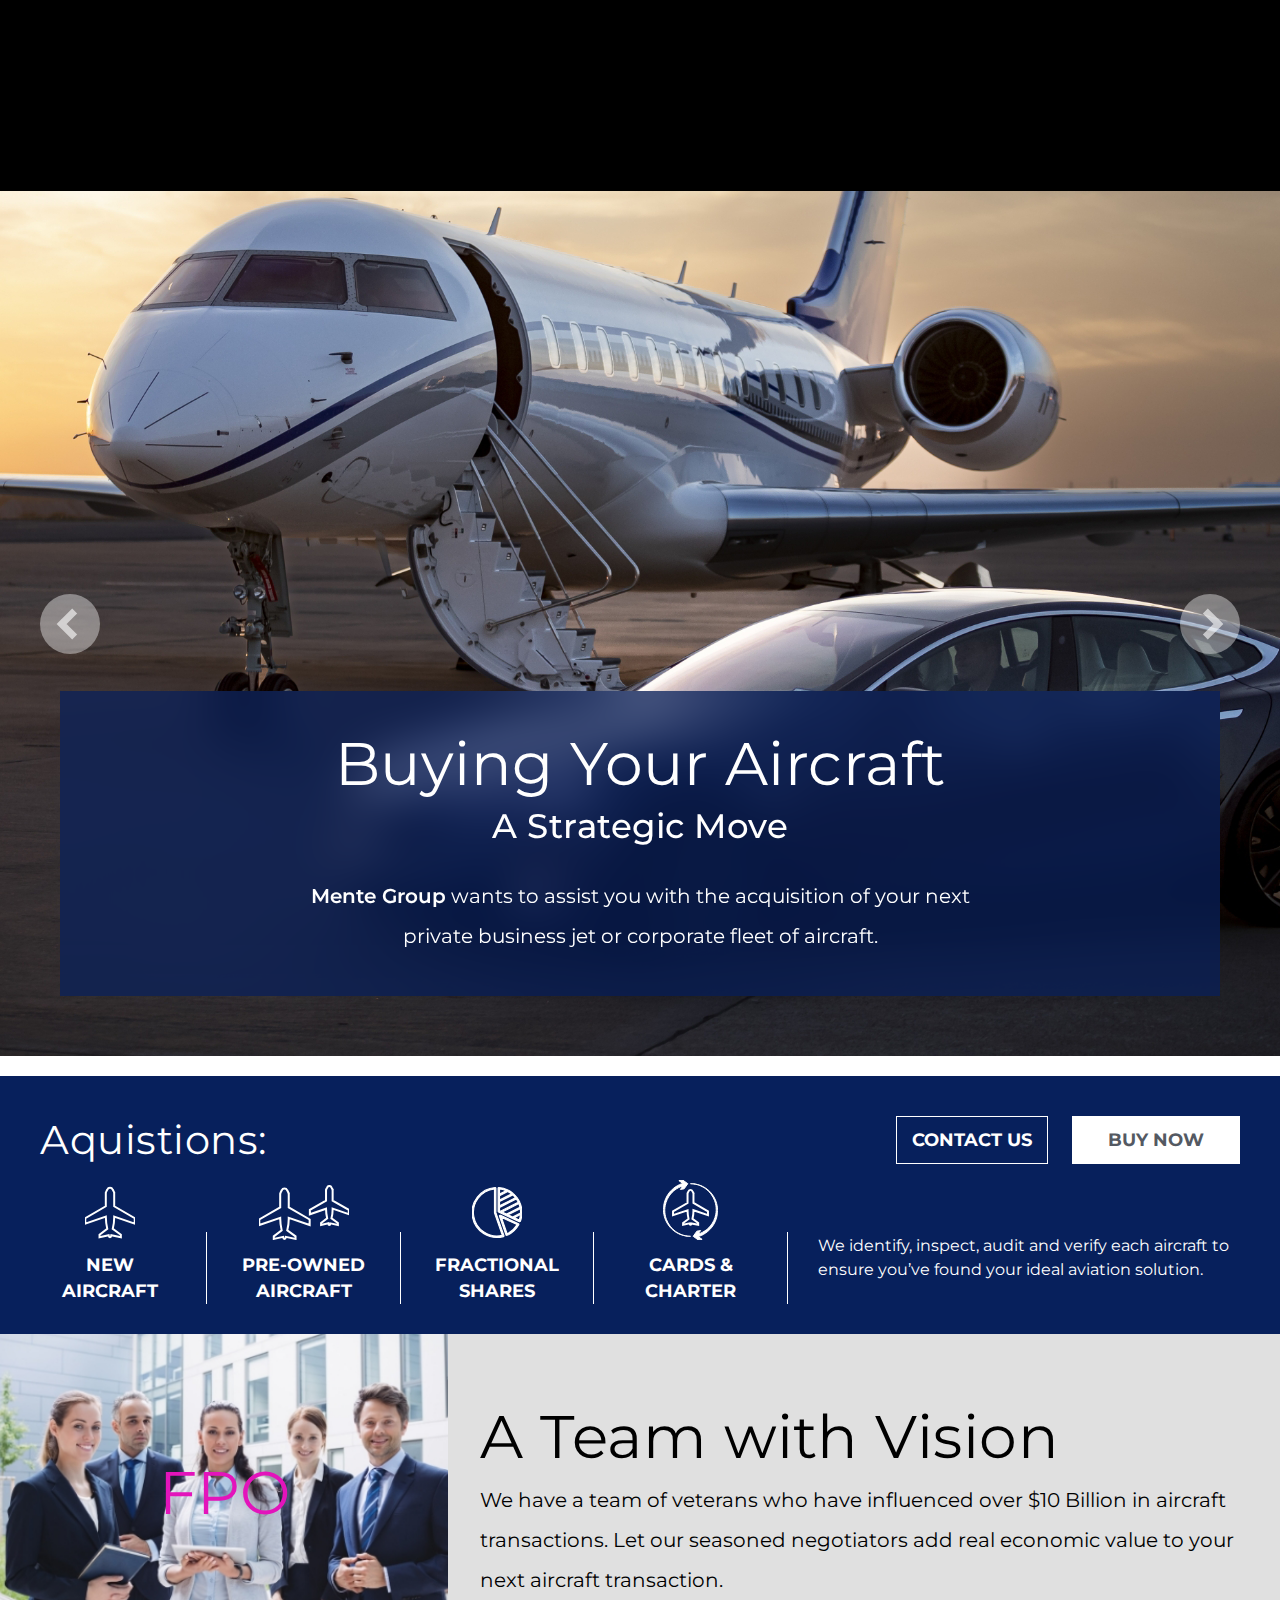
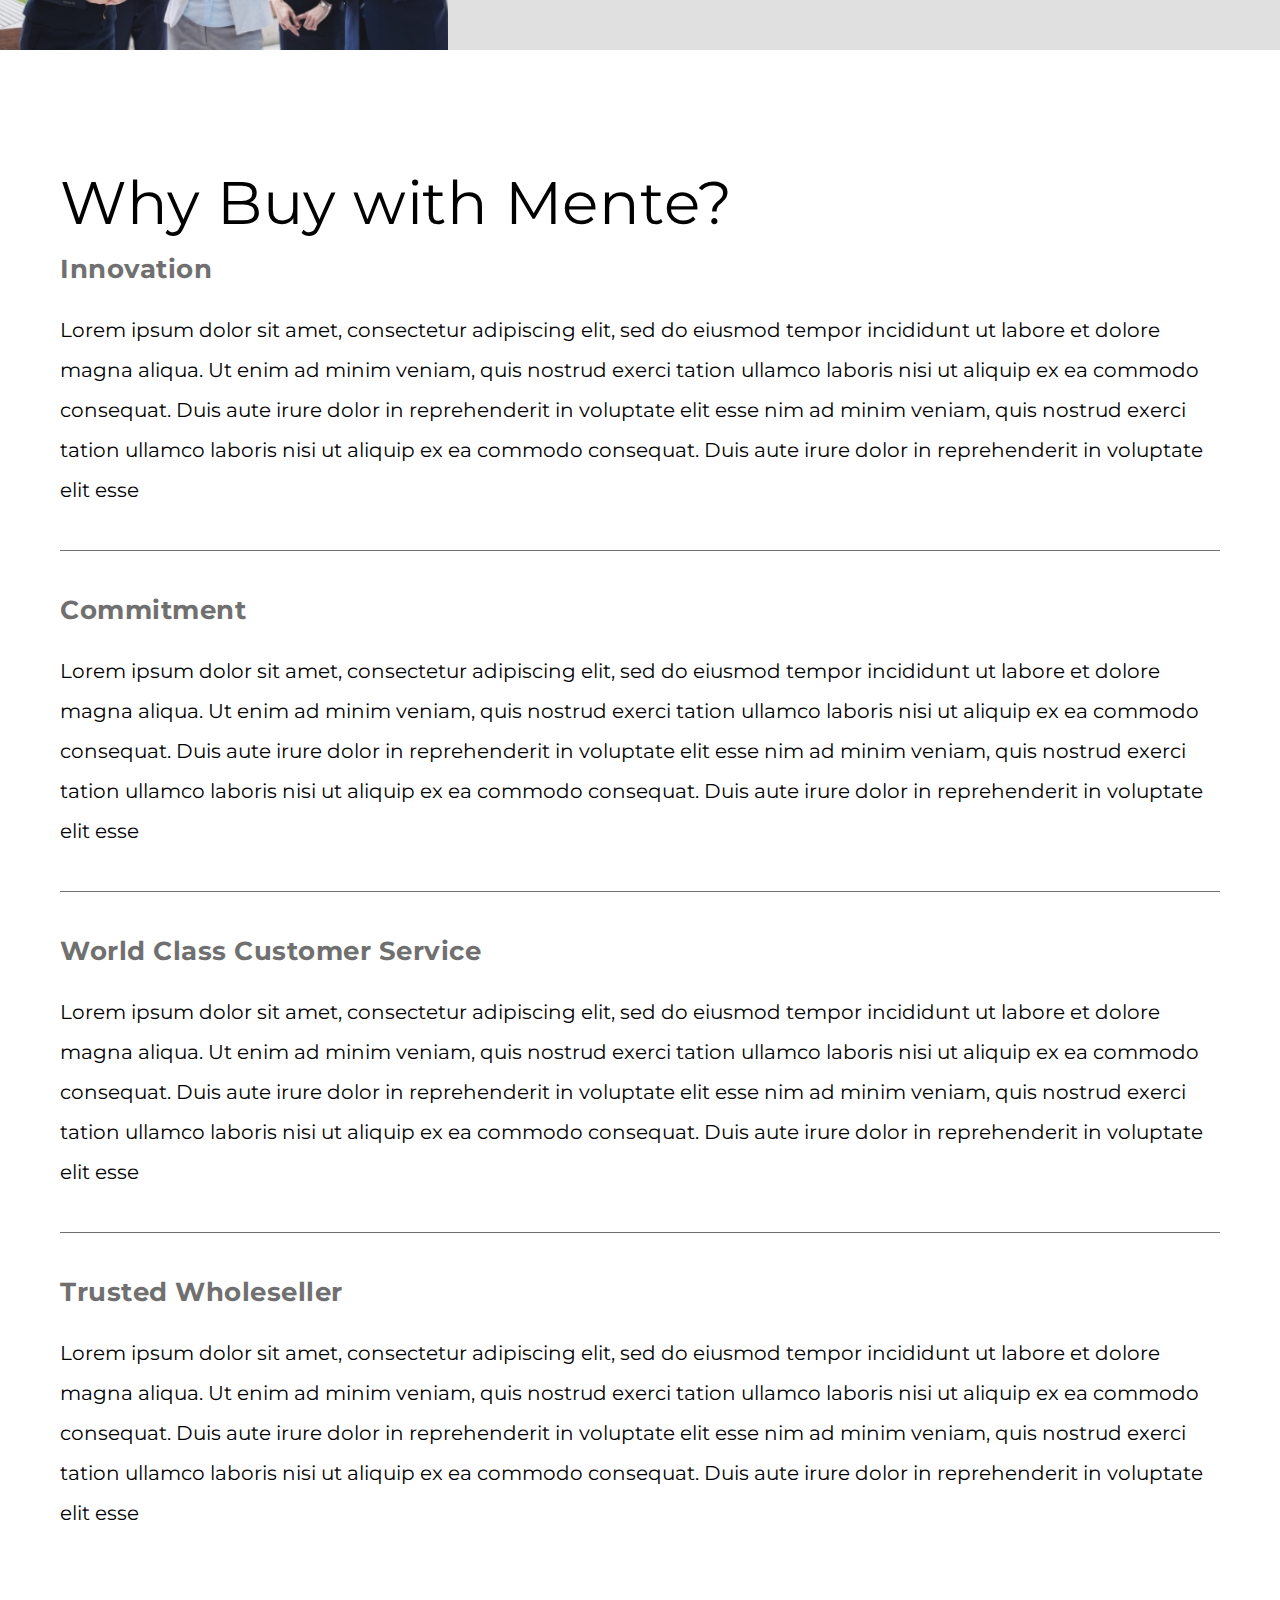
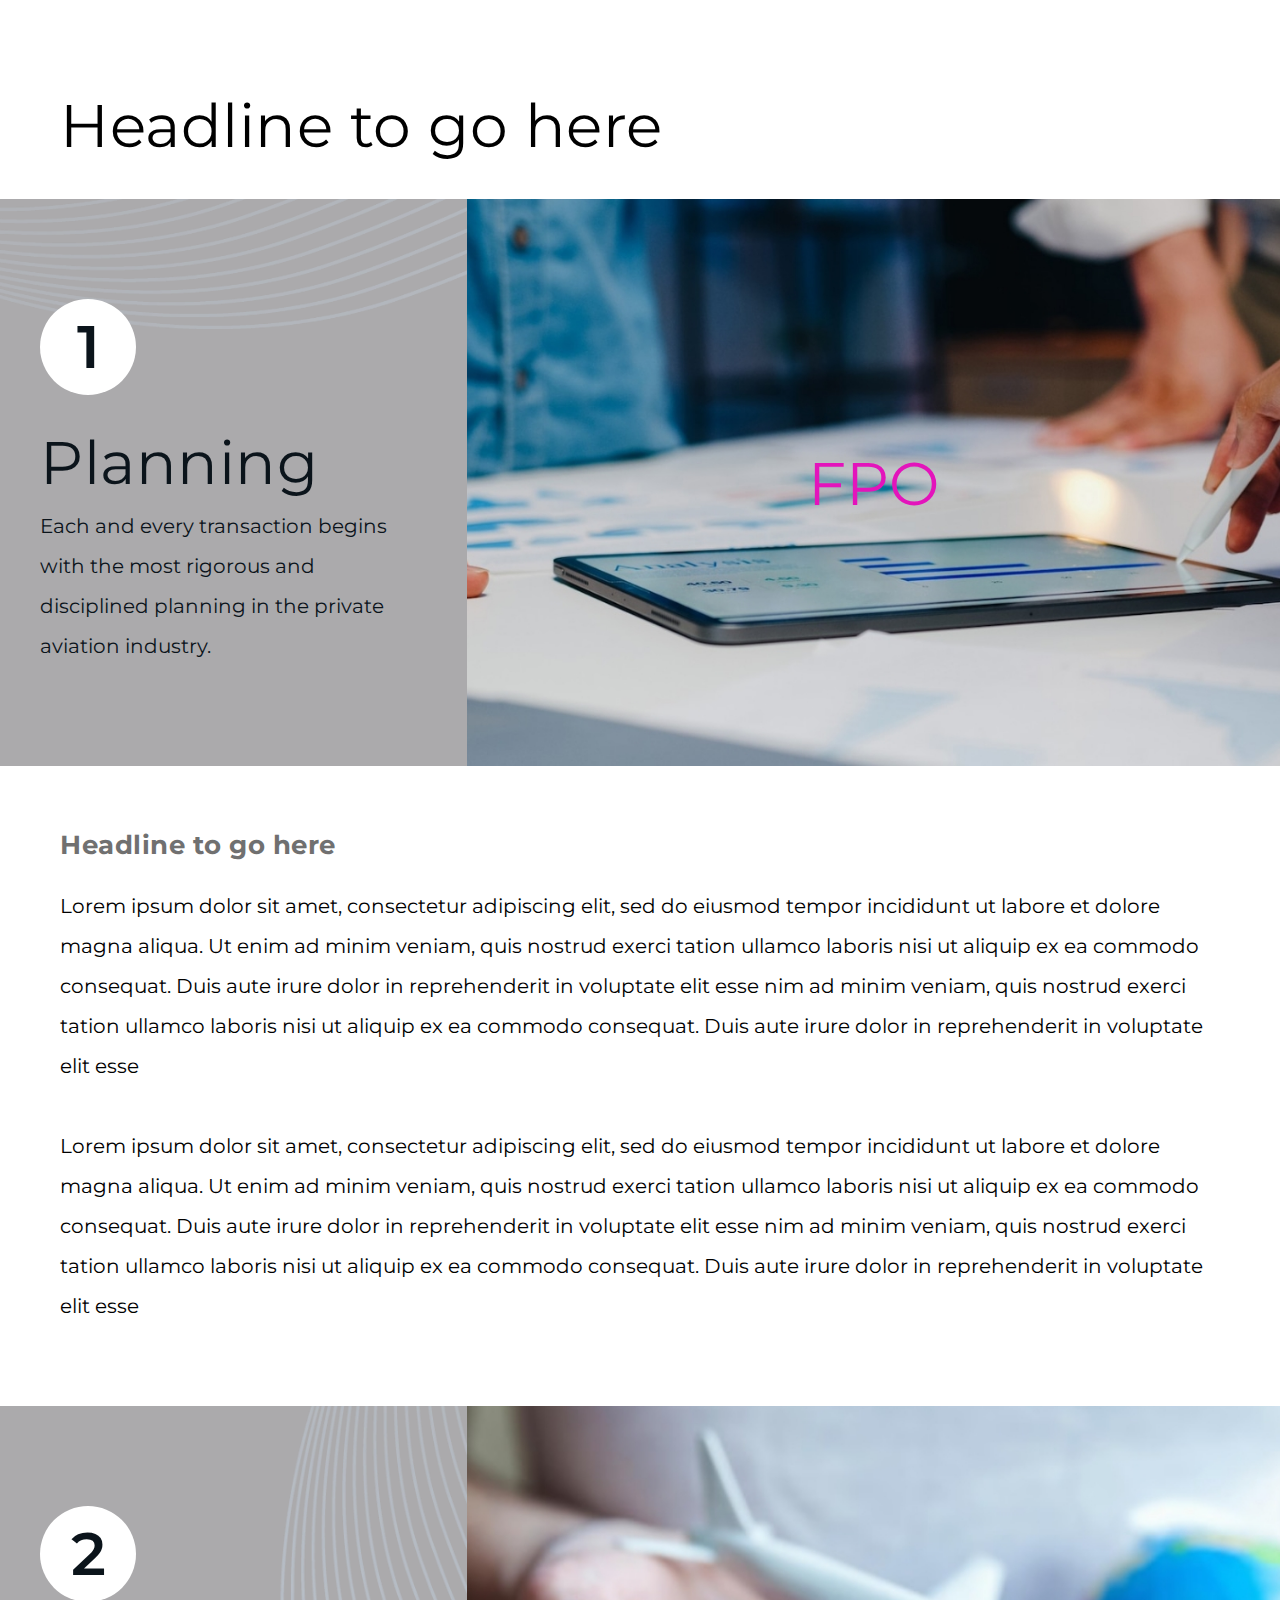
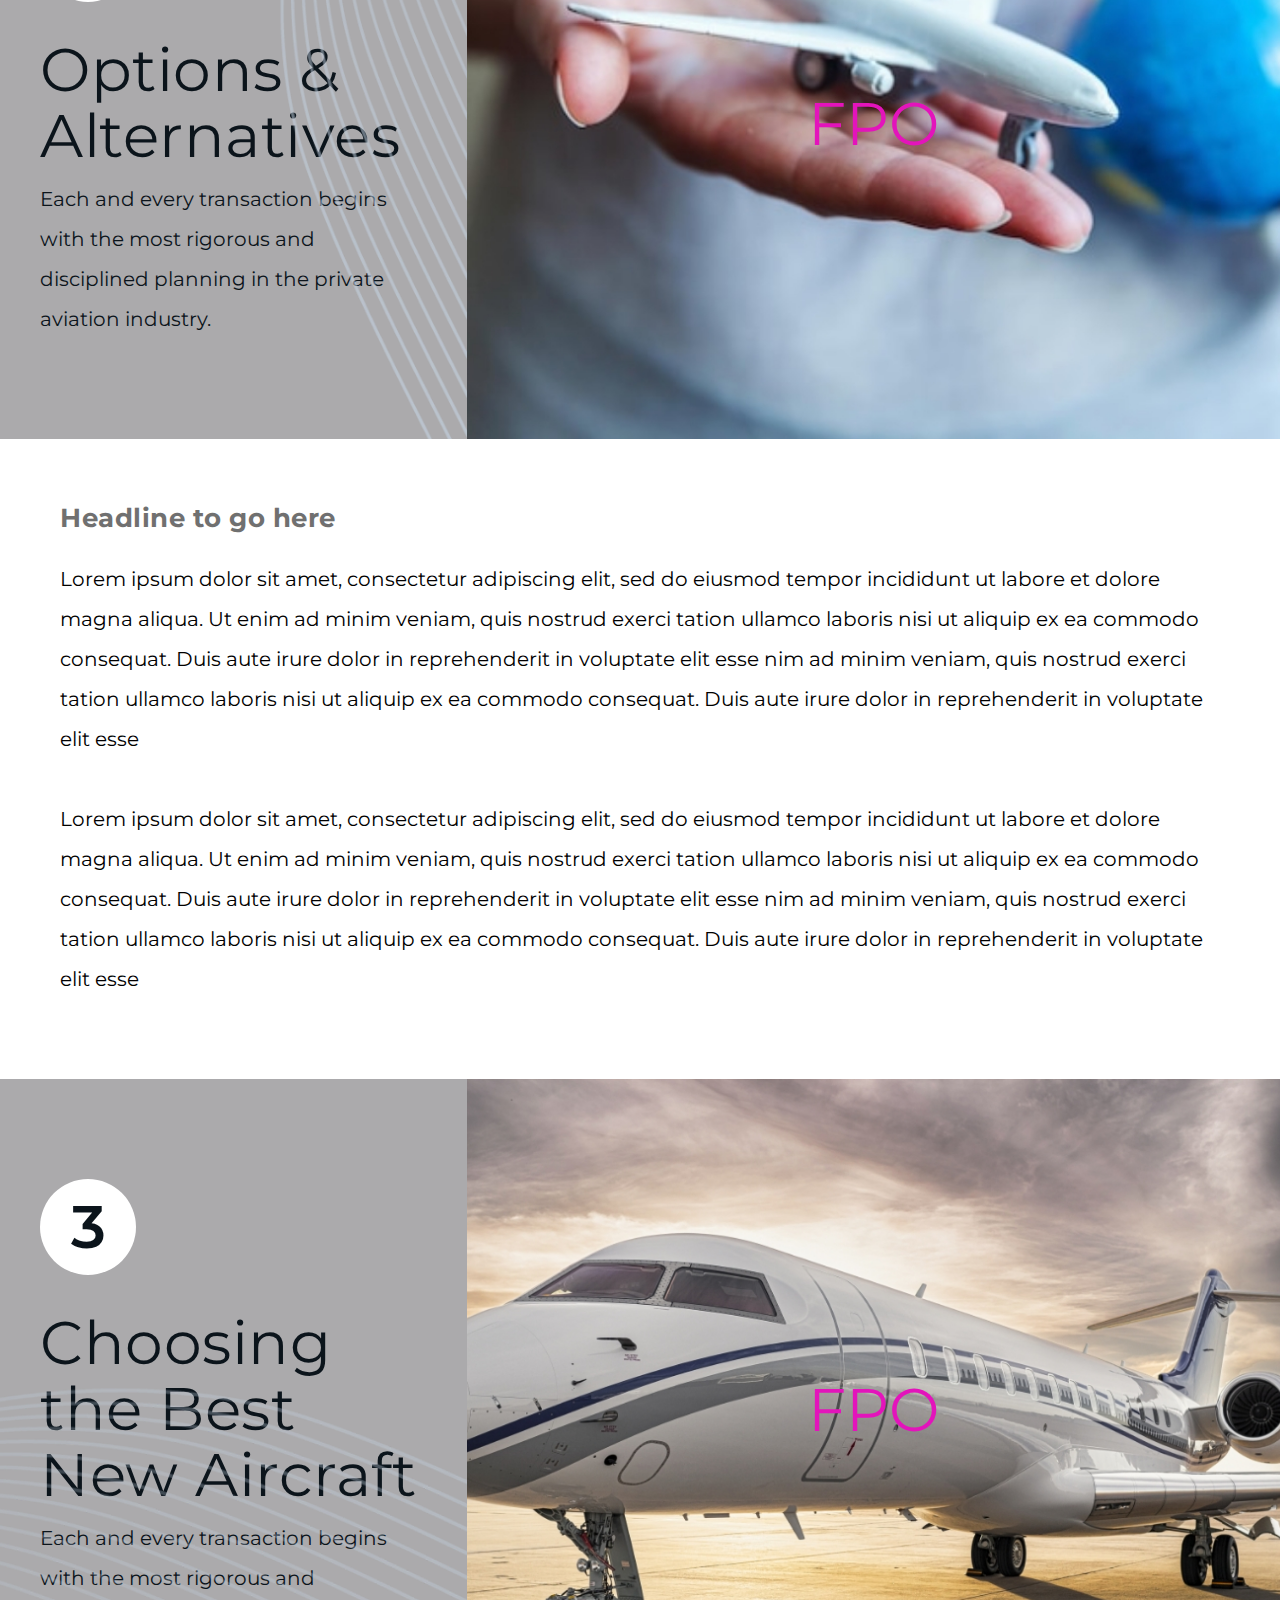
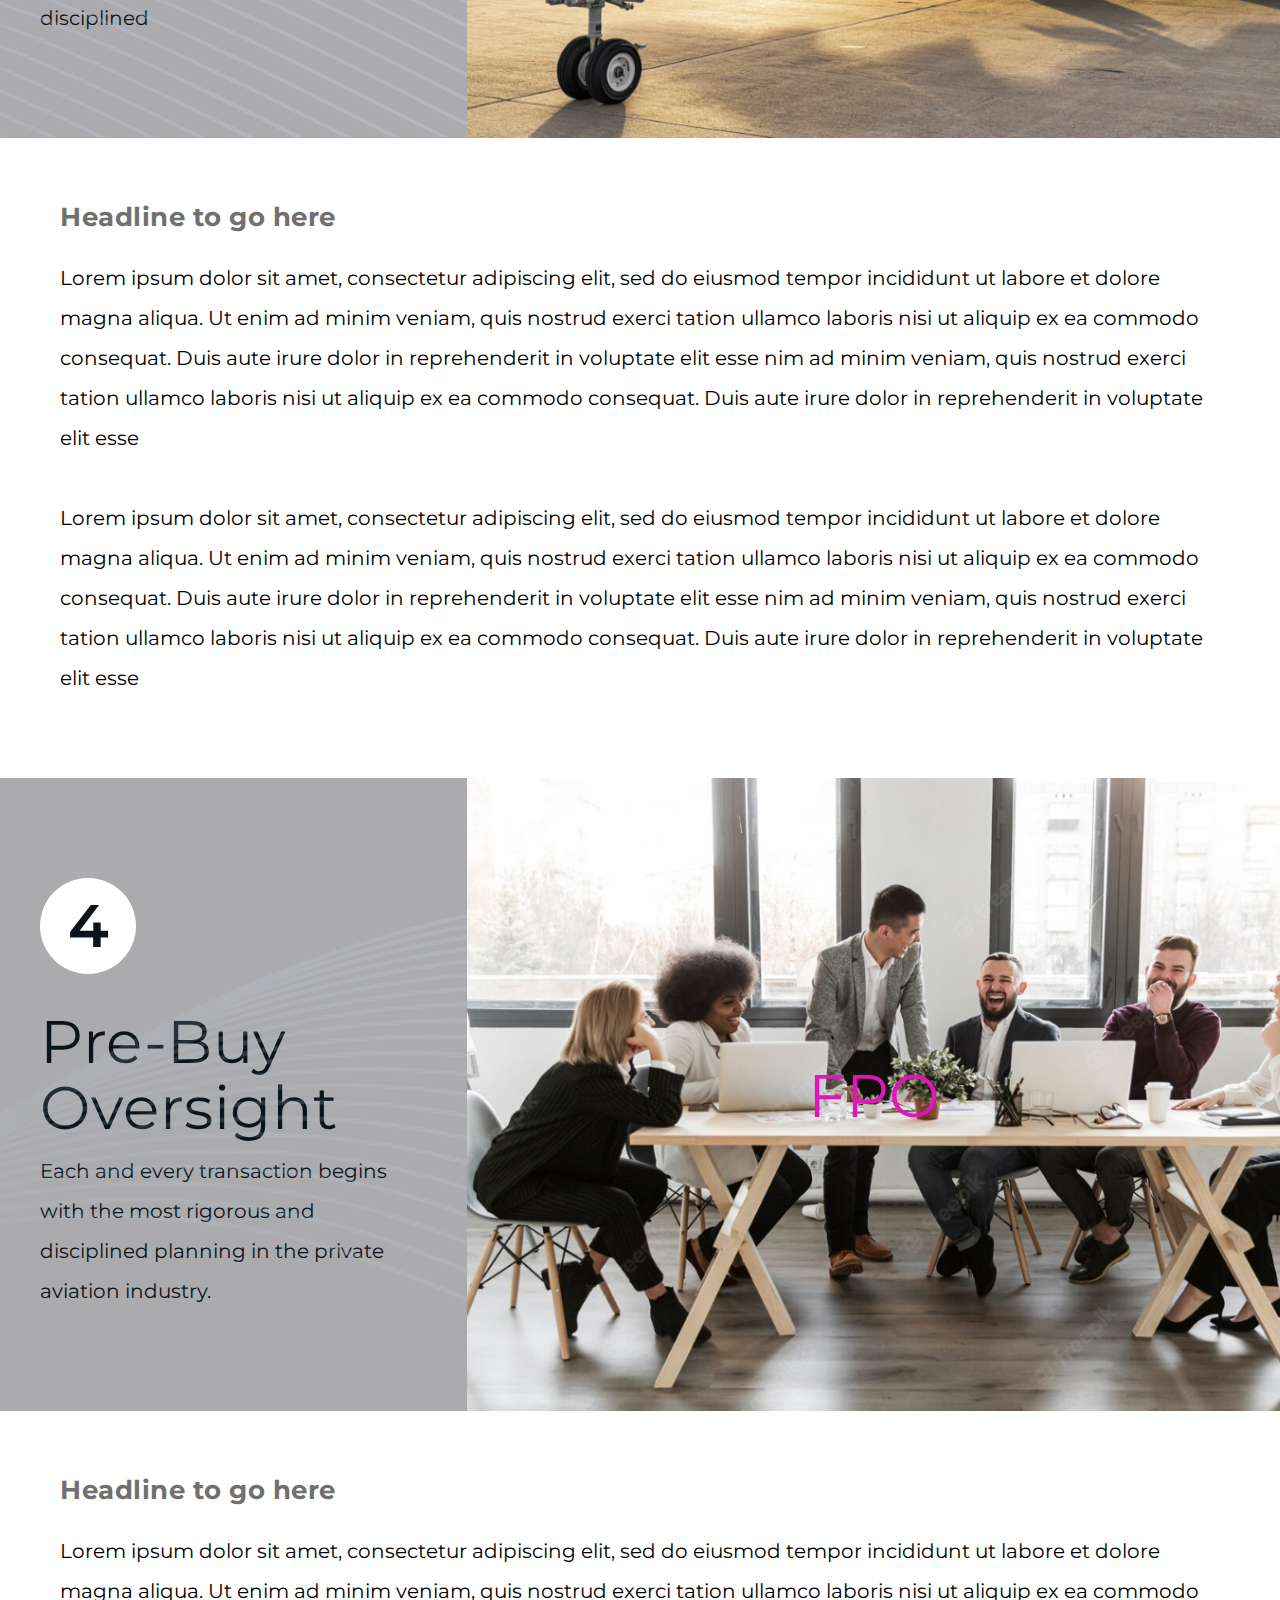
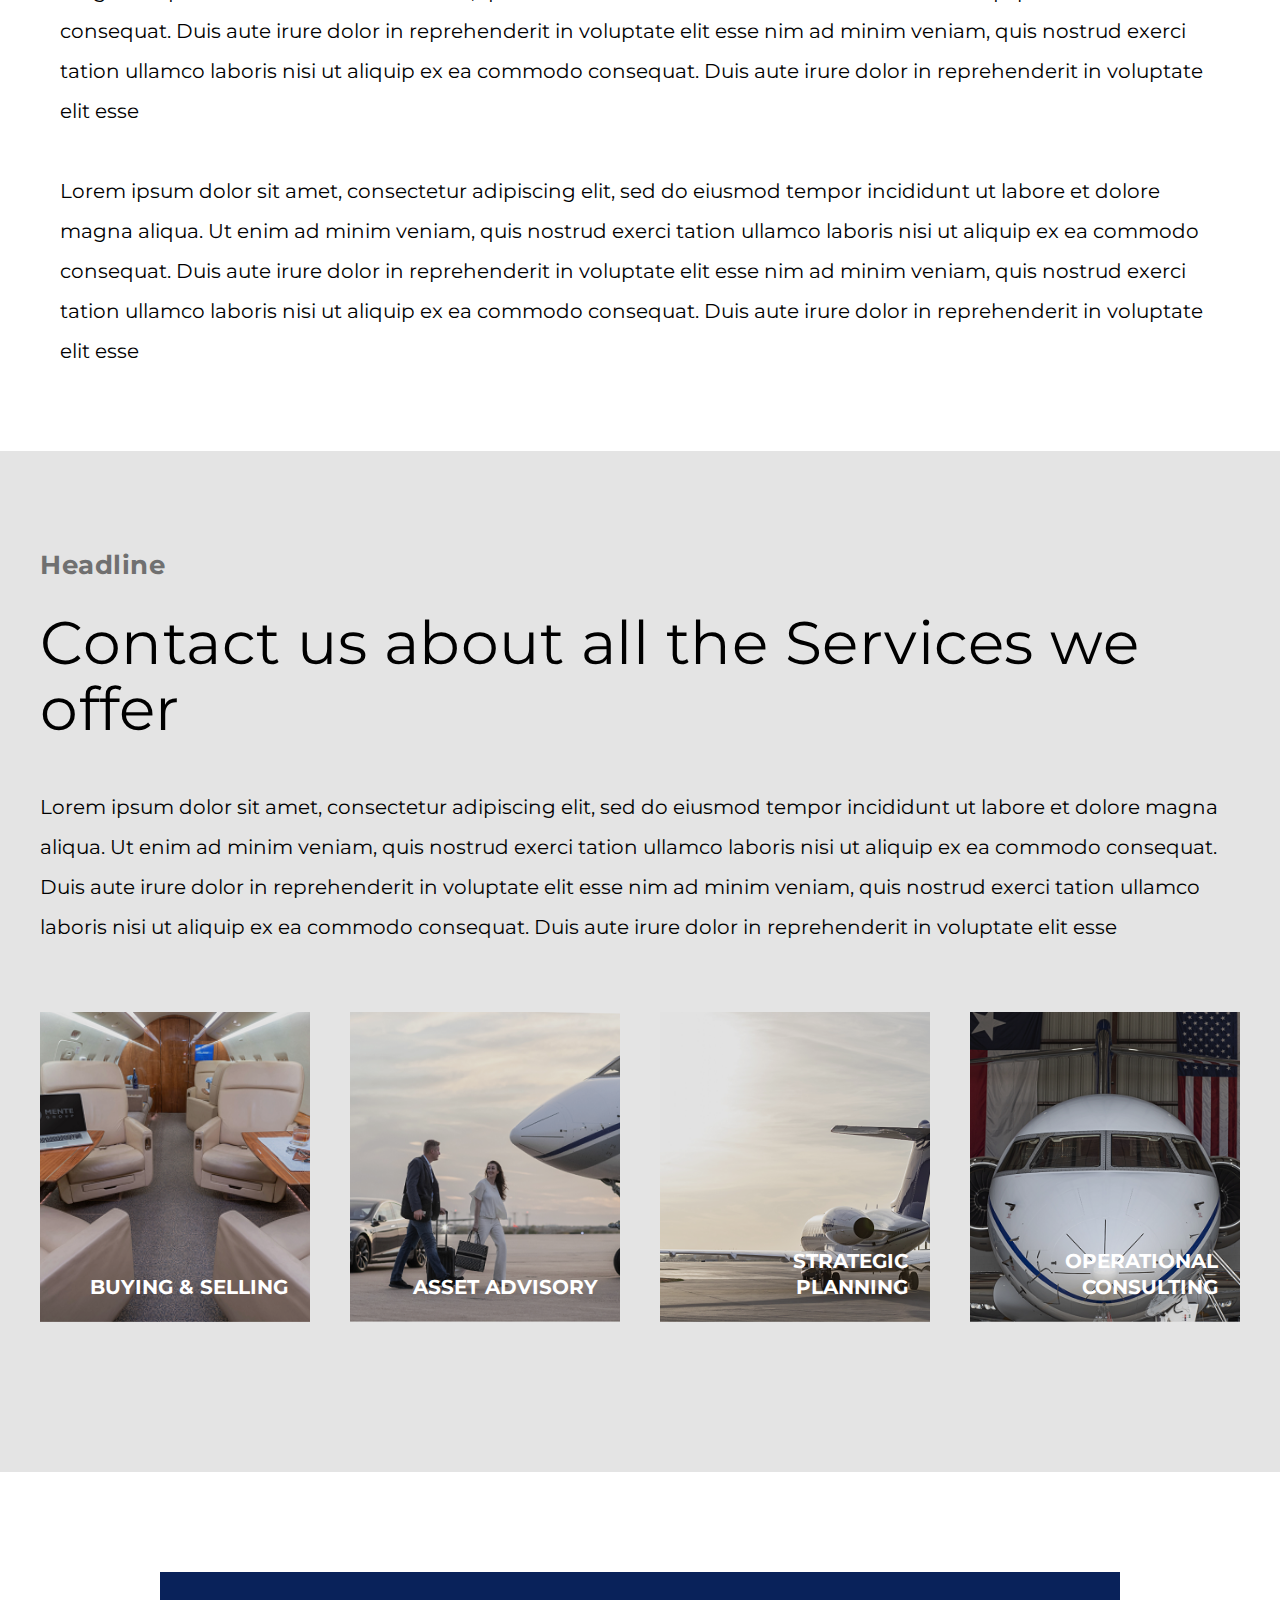
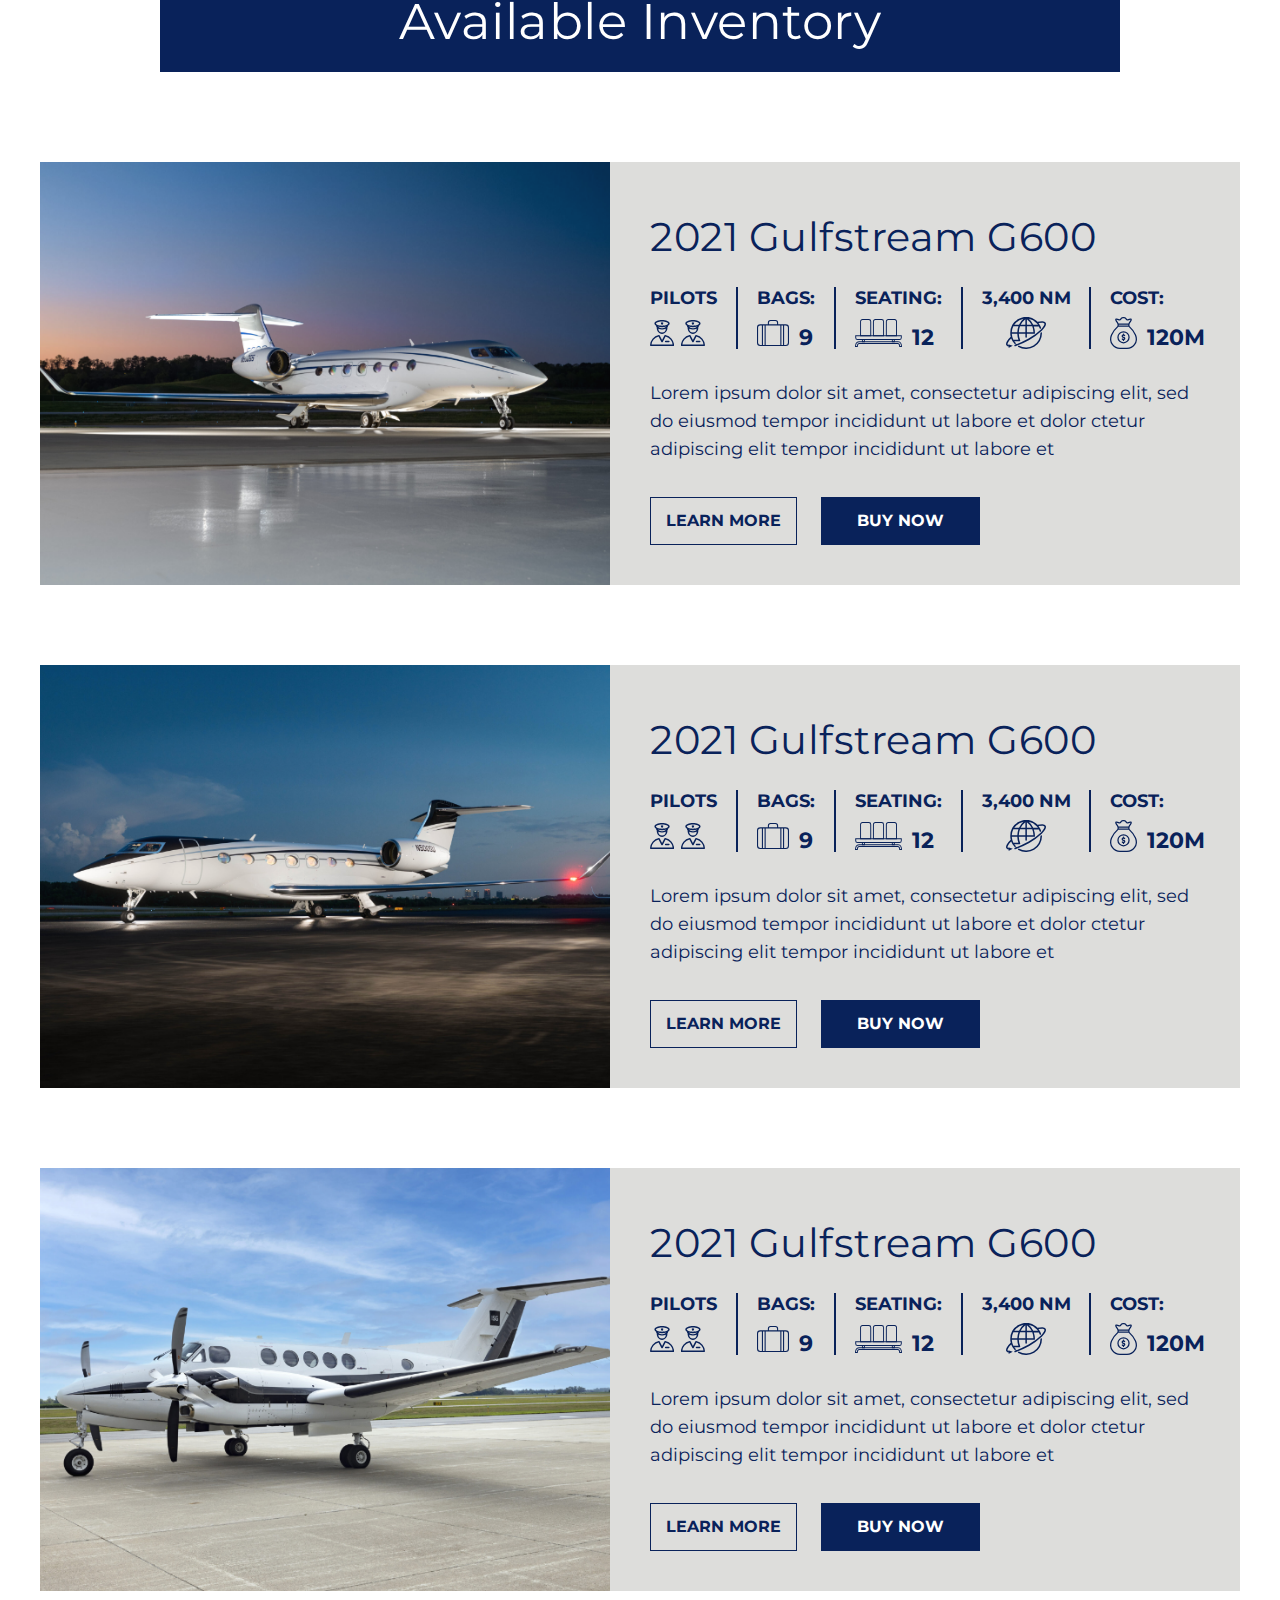
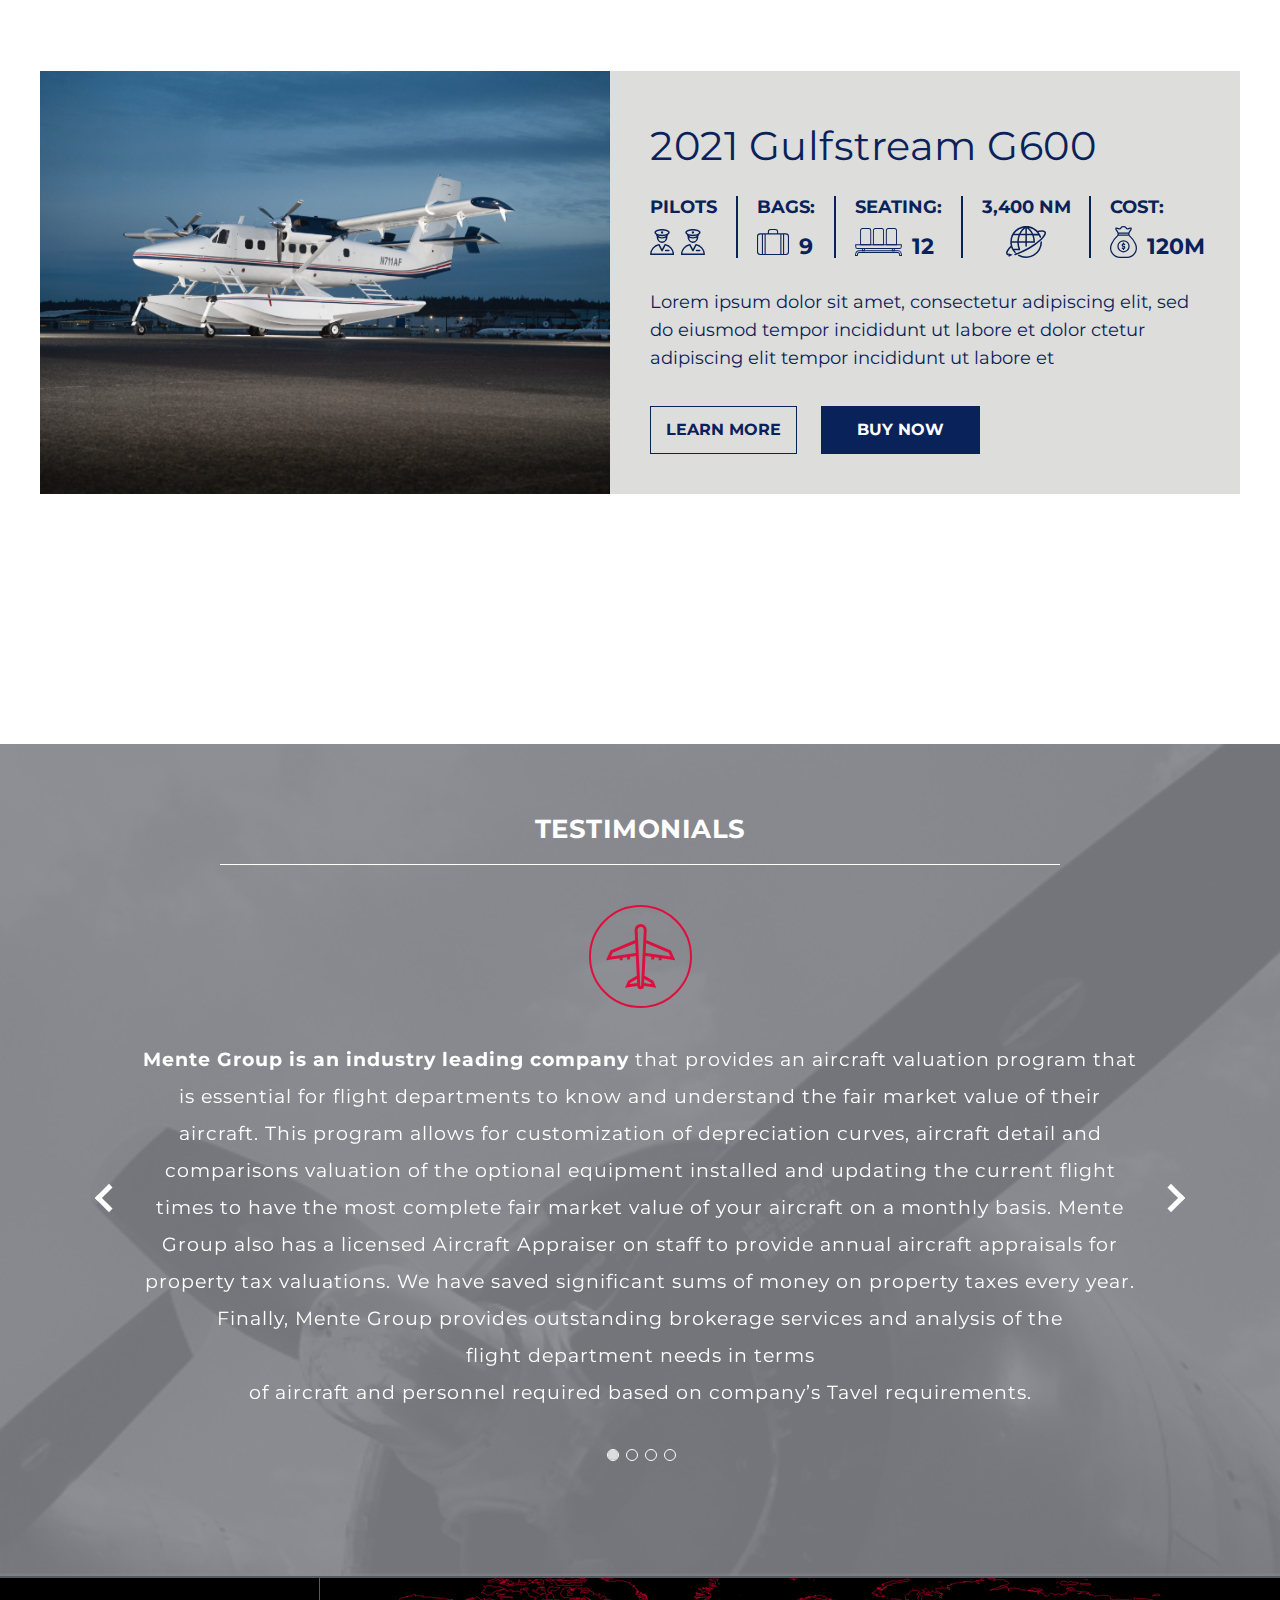
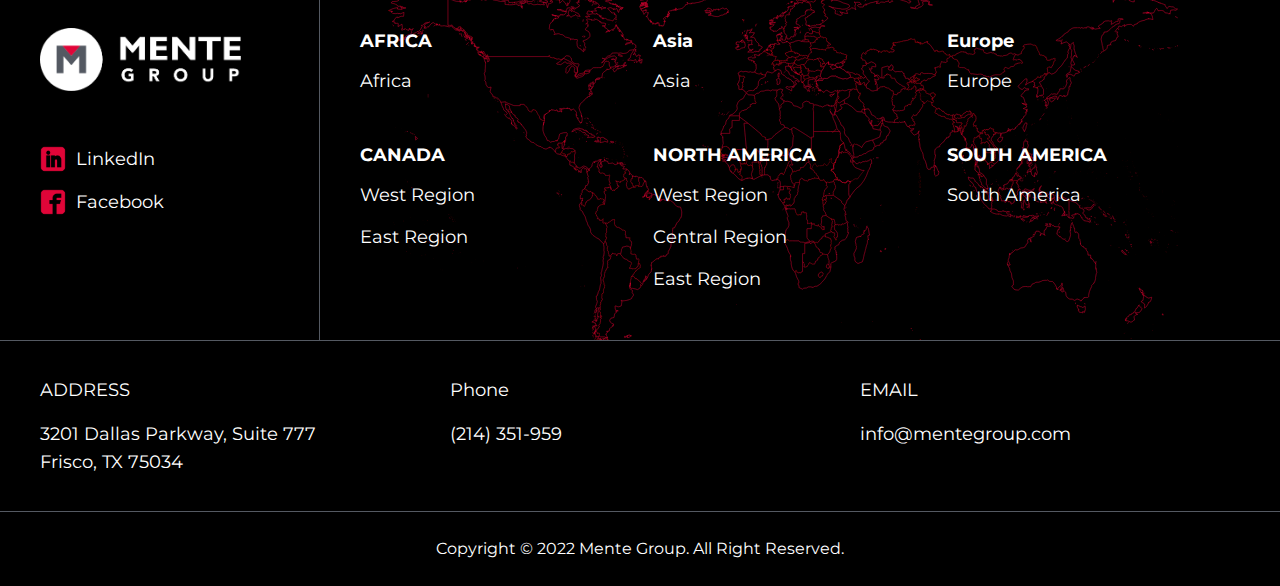
==== mente/index.html @ 577ac88f "Merge branch 'main' of https://github.com/ovezgeldiyev/mente" ====
<!DOCTYPE html>
<html lang="en">
  <head>
    <meta charset="UTF-8" />
    <meta http-equiv="X-UA-Compatible" content="IE=edge" />
    <meta name="viewport" content="width=device-width, initial-scale=1.0" />
    <link rel="preconnect" href="https://fonts.googleapis.com">
    <link rel="preconnect" href="https://fonts.gstatic.com" crossorigin>
    <link href="https://fonts.googleapis.com/css2?family=Montserrat:wght@400;500;600;700&display=swap" rel="stylesheet">
    <link rel="stylesheet" href="css/main.css"/>
    <title>Home</title>
  </head>
  <body>
    <main>
    <!-- hero start
    =========================================== -->
    <section class="hero">
      <div class="hero__slider">
        <div class="hero__slider-item">
          <div class="hero__bg">
            <img src="./images/hero.png" alt="">
          </div>
          <div class="auto__container">
            <div class="hero__inner">
                <div class="hero__inner-content">
                  <h1>
                    Buying Your Aircraft
                  </h1>
                  <h3 class="big">
                    A Strategic Move
                  </h3>
                  <p>
                   <strong>Mente Group</strong> wants to assist you with the acquisition of your next private business jet or corporate fleet of aircraft.
                  </p>
                  <div class="button__row">
                    <a href="#" class="button primary">
                      Contact us
                    </a>
                    <a href="#" class="button secondary">
                      BUY NOW
                    </a>
                  </div>
                </div>
            </div>
          </div>
        </div>
        <div class="hero__slider-item">
          <div class="hero__bg">
            <img src="./images/hero.png" alt="">
          </div>
          <div class="auto__container">
            <div class="hero__inner">
                <div class="hero__inner-content">
                  <h1>
                    Buying Your Aircraft
                  </h1>
                  <h3 class="big">
                    A Strategic Move
                  </h3>
                  <p>
                   <strong>Mente Group</strong> wants to assist you with the acquisition of your next private business jet or corporate fleet of aircraft.
                  </p>
                  <div class="button__row">
                    <a href="#" class="button primary">
                      Contact us
                    </a>
                    <a href="#" class="button secondary">
                      BUY NOW
                    </a>
                  </div>
                </div>
            </div>
          </div>
        </div>
        <div class="hero__slider-item">
          <div class="hero__bg">
            <img src="./images/hero.png" alt="">
          </div>
          <div class="auto__container">
            <div class="hero__inner">
                <div class="hero__inner-content">
                  <h1>
                    Buying Your Aircraft
                  </h1>
                  <h3 class="big">
                    A Strategic Move
                  </h3>
                  <p>
                   <strong>Mente Group</strong> wants to assist you with the acquisition of your next private business jet or corporate fleet of aircraft.
                  </p>
                  <div class="button__row">
                    <a href="#" class="button primary">
                      Contact us
                    </a>
                    <a href="#" class="button secondary">
                      BUY NOW
                    </a>
                  </div>
                </div>
            </div>
          </div>
        </div>
        <div class="hero__slider-item">
          <div class="hero__bg">
            <img src="./images/hero.png" alt="">
          </div>
          <div class="auto__container">
            <div class="hero__inner">
                <div class="hero__inner-content">
                  <h1>
                    Buying Your Aircraft
                  </h1>
                  <h3 class="big">
                    A Strategic Move
                  </h3>
                  <p>
                   <strong>Mente Group</strong> wants to assist you with the acquisition of your next private business jet or corporate fleet of aircraft.
                  </p>
                  <div class="button__row">
                    <a href="#" class="button primary">
                      Contact us
                    </a>
                    <a href="#" class="button secondary">
                      BUY NOW
                    </a>
                  </div>
                </div>
            </div>
          </div>
        </div>
      </div>
    </section>
    <!-- hero end
    =========================================== -->
    <!-- intro start
    =========================================== -->
    <section class="intro">
      <div class="auto__container">
        <div class="intro__inner">
          <div class="intro__inner-top">
            <div class="intro__inner-header tabBtn" data-tab="#tab-1">
              <h2 class="sm">
                Aquistions:
              </h2>
              <div class="button__row" >
                <a href="#" class="button primary">
                  Contact us
                </a>
                <a href="#" class="button secondary">
                  BUY NOW
                </a>
              </div>
            </div>
            <div class="intro__inner-row tabEvent" id="tab-1">
              <div class="intro__inner-links">
                <a href="#" class="introItem">
                  <div class="introItem__icon">
                    <svg>
                      <use xlink:href="#new"></use>
                    </svg>
                  </div>
                  <h4>
                    NEW  <br>
                    AIRCRAFT
                  </h4>
                </a>
                <hr>
                <a href="#" class="introItem">
                  <div class="introItem__icon">
                    <svg>
                      <use xlink:href="#pre-owned"></use>
                    </svg>
                  </div>
                  <h4>
                    PRE-OWNED 
                    AIRCRAFT
                  </h4>
                </a>
                <hr>
                <a href="#" class="introItem">
                  <div class="introItem__icon">
                    <svg>
                      <use xlink:href="#shares"></use>
                    </svg>
                  </div>
                  <h4>
                    FRACTIONAL 
                    SHARES
                  </h4>
                </a>
                <hr>
                <a href="#" class="introItem">
                  <div class="introItem__icon">
                    <svg>
                      <use xlink:href="#charter"></use>
                    </svg>
                  </div>
                  <h4>
                    CARDS 
                    & CHARTER
                  </h4>
                </a>
                <hr>
              </div>
              <p>
                We identify, inspect, audit and verify each aircraft 
                to ensure you’ve found your ideal aviation solution.
              </p>
            </div>
          </div>
        </div>
      </div>
    </section>
    <div class="intro__bottom-wrapper">
      <div class="auto__container">
        <div class="intro__bottom-outer">
          <div class="intro__bottom">
            <div class="intro__bottom-image">
              <img src="./images/intro.jpg" alt="">
              <span>
                FPO
              </span>
            </div>
            <div class="intro__bottom-content">
              <h2>
                A Team with Vision
              </h2>
              <p>
                We have a team of veterans who have influenced over $10 Billion in aircraft transactions. Let our seasoned negotiators add real economic value to your next aircraft transaction.
              </p>
            </div>
          </div>
        </div>
      </div>
    </div>
    <!-- intro end
    =========================================== -->
    <!-- info start
    =========================================== -->
    <section class="info">
      <div class="auto__container">
        <div class="info__inner">
          <h2>
            Why Buy with Mente?
          </h2>
          <div class="info__inner-col tabEvent" id="tab-2">
            <div class="infoItem">
              <h3>
                Innovation
              </h3>
              <p>
                Lorem ipsum dolor sit amet, consectetur adipiscing elit, sed do eiusmod tempor incididunt ut labore 
                et dolore magna aliqua. Ut enim ad minim veniam, quis nostrud exerci tation ullamco laboris nisi ut aliquip ex ea commodo consequat. Duis aute irure dolor in reprehenderit in voluptate elit esse nim ad minim veniam, quis nostrud exerci tation ullamco laboris nisi ut aliquip ex ea commodo consequat. 
                Duis aute irure dolor in reprehenderit in voluptate elit esse
              </p>
            </div>
            <div class="infoItem">
              <h3>
                Commitment
              </h3>
              <p>
                Lorem ipsum dolor sit amet, consectetur adipiscing elit, sed do eiusmod tempor incididunt ut labore 
                et dolore magna aliqua. Ut enim ad minim veniam, quis nostrud exerci tation ullamco laboris nisi ut aliquip ex ea commodo consequat. Duis aute irure dolor in reprehenderit in voluptate elit esse nim ad minim veniam, quis nostrud exerci tation ullamco laboris nisi ut aliquip ex ea commodo consequat. 
                Duis aute irure dolor in reprehenderit in voluptate elit esse
              </p>
            </div>
            <div class="infoItem">
              <h3>
                World Class Customer Service
              </h3>
              <p>
                Lorem ipsum dolor sit amet, consectetur adipiscing elit, sed do eiusmod tempor incididunt ut labore 
                et dolore magna aliqua. Ut enim ad minim veniam, quis nostrud exerci tation ullamco laboris nisi ut aliquip ex ea commodo consequat. Duis aute irure dolor in reprehenderit in voluptate elit esse nim ad minim veniam, quis nostrud exerci tation ullamco laboris nisi ut aliquip ex ea commodo consequat. 
                Duis aute irure dolor in reprehenderit in voluptate elit esse
              </p>
            </div>
            <div class="infoItem">
              <h3>
                Trusted Wholeseller
              </h3>
              <p>
                Lorem ipsum dolor sit amet, consectetur adipiscing elit, sed do eiusmod tempor incididunt ut labore 
                et dolore magna aliqua. Ut enim ad minim veniam, quis nostrud exerci tation ullamco laboris nisi ut aliquip ex ea commodo consequat. Duis aute irure dolor in reprehenderit in voluptate elit esse nim ad minim veniam, quis nostrud exerci tation ullamco laboris nisi ut aliquip ex ea commodo consequat. 
                Duis aute irure dolor in reprehenderit in voluptate elit esse
              </p>
            </div>
          </div>
          <button class="button primary tabBtn" data-tab="#tab-2">
            LEARN MORE
          </button>
        </div>
      </div>
    </section>
    <!-- info end
    =========================================== -->
    <!-- benefits start
    =========================================== -->
    <section class="benefits">
      <div class="auto__container">
        <div class="benefits__inner">
          <h2>
            Headline to go here
          </h2>
          <div class="benefitsItem">
            <div class="benefitsItem__content">
              <div class="benefitsItem__content-shape">
                <img src="./images/benefits/shape-1.png" alt="">
              </div>
              <span>
                1
              </span>
              <h2>
                Planning
              </h2>
              <p>
                Each and every transaction begins 
                with the most rigorous and disciplined planning in the private aviation industry.
              </p>
            </div>
            <div class="benefitsItem__image">
              <img src="./images/benefits/benefits-1.jpg" alt="">
              <span>
                FPO
              </span>
            </div>
          </div>
          <div class="benefits__inner-content">
            <h3>
              Headline to go here
            </h3>
            <p class="tabEvent" id="tab-3">
              Lorem ipsum dolor sit amet, consectetur adipiscing elit, sed do eiusmod tempor incididunt ut labore 
              et dolore magna aliqua. Ut enim ad minim veniam, quis nostrud exerci tation ullamco laboris nisi ut aliquip ex ea commodo consequat. Duis aute irure dolor in reprehenderit in voluptate elit esse nim ad minim veniam, quis nostrud exerci tation ullamco laboris nisi ut aliquip ex ea commodo consequat. 
              Duis aute irure dolor in reprehenderit in voluptate elit esse
              <br>
              <br>
              Lorem ipsum dolor sit amet, consectetur adipiscing elit, sed do eiusmod tempor incididunt ut labore 
              et dolore magna aliqua. Ut enim ad minim veniam, quis nostrud exerci tation ullamco laboris nisi ut aliquip ex ea commodo consequat. Duis aute irure dolor in reprehenderit in voluptate elit esse nim ad minim veniam, quis nostrud exerci tation ullamco laboris nisi ut aliquip ex ea commodo consequat. 
              Duis aute irure dolor in reprehenderit in voluptate elit esse
            </p>
            <button class="button primary tabBtn" data-tab="#tab-3">
              LEARN MORE
            </button>
          </div>
          <div class="benefitsItem">
            <div class="benefitsItem__content">
              <div class="benefitsItem__content-shape">
                <img src="./images/benefits/shape-2.png" alt="">
              </div>
              <span>
                2
              </span>
              <h2>
                Options &
                Alternatives
              </h2>
              <p>
                Each and every transaction begins 
                with the most rigorous and disciplined planning in the private aviation industry.
              </p>
            </div>
            <div class="benefitsItem__image">
              <img src="./images/benefits/benefits-2.jpg" alt="">
              <span>
                FPO
              </span>
            </div>
          </div>
          <div class="benefits__inner-content">
            <h3>
              Headline to go here
            </h3>
            <p class="tabEvent" id="tab-4">
              Lorem ipsum dolor sit amet, consectetur adipiscing elit, sed do eiusmod tempor incididunt ut labore 
              et dolore magna aliqua. Ut enim ad minim veniam, quis nostrud exerci tation ullamco laboris nisi ut aliquip ex ea commodo consequat. Duis aute irure dolor in reprehenderit in voluptate elit esse nim ad minim veniam, quis nostrud exerci tation ullamco laboris nisi ut aliquip ex ea commodo consequat. 
              Duis aute irure dolor in reprehenderit in voluptate elit esse
              <br>
              <br>
              Lorem ipsum dolor sit amet, consectetur adipiscing elit, sed do eiusmod tempor incididunt ut labore 
              et dolore magna aliqua. Ut enim ad minim veniam, quis nostrud exerci tation ullamco laboris nisi ut aliquip ex ea commodo consequat. Duis aute irure dolor in reprehenderit in voluptate elit esse nim ad minim veniam, quis nostrud exerci tation ullamco laboris nisi ut aliquip ex ea commodo consequat. 
              Duis aute irure dolor in reprehenderit in voluptate elit esse
            </p>
            <button class="button primary tabBtn" data-tab="#tab-4">
              LEARN MORE
            </button>
          </div>
          <div class="benefitsItem">
            <div class="benefitsItem__content">
              <div class="benefitsItem__content-shape">
                <img src="./images/benefits/shape-3.png" alt="">
              </div>
              <span>
                3
              </span>
              <h2>
                Choosing the Best New Aircraft 
              </h2>
              <p>
                Each and every transaction begins 
                with the most rigorous and disciplined
              </p>
            </div>
            <div class="benefitsItem__image">
              <img src="./images/benefits/benefits-3.jpg" alt="">
              <span>
                FPO
              </span>
            </div>
          </div>
          <div class="benefits__inner-content">
            <h3>
              Headline to go here
            </h3>
            <p class="tabEvent" id="tab-5">
              Lorem ipsum dolor sit amet, consectetur adipiscing elit, sed do eiusmod tempor incididunt ut labore 
              et dolore magna aliqua. Ut enim ad minim veniam, quis nostrud exerci tation ullamco laboris nisi ut aliquip ex ea commodo consequat. Duis aute irure dolor in reprehenderit in voluptate elit esse nim ad minim veniam, quis nostrud exerci tation ullamco laboris nisi ut aliquip ex ea commodo consequat. 
              Duis aute irure dolor in reprehenderit in voluptate elit esse
              <br>
              <br>
              Lorem ipsum dolor sit amet, consectetur adipiscing elit, sed do eiusmod tempor incididunt ut labore 
              et dolore magna aliqua. Ut enim ad minim veniam, quis nostrud exerci tation ullamco laboris nisi ut aliquip ex ea commodo consequat. Duis aute irure dolor in reprehenderit in voluptate elit esse nim ad minim veniam, quis nostrud exerci tation ullamco laboris nisi ut aliquip ex ea commodo consequat. 
              Duis aute irure dolor in reprehenderit in voluptate elit esse
            </p>
            <button class="button primary tabBtn" data-tab="#tab-5">
              LEARN MORE
            </button>
          </div>
          <div class="benefitsItem">
            <div class="benefitsItem__content">
              <div class="benefitsItem__content-shape">
                <img src="./images/benefits/shape-4.png" alt="">
              </div>
              <span>
                4
              </span>
              <h2>
                Pre-Buy Oversight
              </h2>
              <p>
                Each and every transaction begins 
                with the most rigorous and disciplined planning in the private aviation industry.
              </p>
            </div>
            <div class="benefitsItem__image">
              <img src="./images/benefits/benefits-4.jpg" alt="">
              <span>
                FPO
              </span>
            </div>
          </div>
          <div class="benefits__inner-content">
            <h3>
              Headline to go here
            </h3>
            <p class="tabEvent" id="tab-6">
              Lorem ipsum dolor sit amet, consectetur adipiscing elit, sed do eiusmod tempor incididunt ut labore 
              et dolore magna aliqua. Ut enim ad minim veniam, quis nostrud exerci tation ullamco laboris nisi ut aliquip ex ea commodo consequat. Duis aute irure dolor in reprehenderit in voluptate elit esse nim ad minim veniam, quis nostrud exerci tation ullamco laboris nisi ut aliquip ex ea commodo consequat. 
              Duis aute irure dolor in reprehenderit in voluptate elit esse
              <br>
              <br>
              Lorem ipsum dolor sit amet, consectetur adipiscing elit, sed do eiusmod tempor incididunt ut labore 
              et dolore magna aliqua. Ut enim ad minim veniam, quis nostrud exerci tation ullamco laboris nisi ut aliquip ex ea commodo consequat. Duis aute irure dolor in reprehenderit in voluptate elit esse nim ad minim veniam, quis nostrud exerci tation ullamco laboris nisi ut aliquip ex ea commodo consequat. 
              Duis aute irure dolor in reprehenderit in voluptate elit esse
            </p>
            <button class="button primary tabBtn" data-tab="#tab-6">
              LEARN MORE
            </button>
          </div>
        </div>
      </div>
    </section>
    <!-- benefits end
    =========================================== -->
    <!-- about start
    =========================================== -->
    <section class="about">
      <div class="auto__container">
        <div class="about__inner">
          <div class="about__inner-content">
            <h3>
              Headline
            </h3>
            <h2>
              Contact us about all the
              Services we offer
            </h2>
            <p>
              Lorem ipsum dolor sit amet, consectetur adipiscing elit, sed do eiusmod tempor incididunt ut labore 
              et dolore magna aliqua. Ut enim ad minim veniam, quis nostrud exerci tation ullamco laboris nisi ut aliquip ex ea commodo consequat. Duis aute irure dolor in reprehenderit in voluptate elit esse nim ad minim veniam, quis nostrud exerci tation ullamco laboris nisi ut aliquip ex ea commodo consequat. 
              Duis aute irure dolor in reprehenderit in voluptate elit esse
            </p>
          </div>
          <div class="about__inner-row">
            <div class="aboutItem">
              <div class="aboutItem__inner">
                <div class="aboutItem__inner-image">
                  <img src="./images/about/about-1.png" alt="">
                </div>
                <h4>
                  Buying & Selling
                </h4>
              </div>
            </div>
            <div class="aboutItem">
              <div class="aboutItem__inner">
                <div class="aboutItem__inner-image">
                  <img src="./images/about/about-2.png" alt="">
                </div>
                <h4>
                  Asset Advisory
                </h4>
              </div>
            </div>
            <div class="aboutItem">
              <div class="aboutItem__inner">
                <div class="aboutItem__inner-image">
                  <img src="./images/about/about-3.png" alt="">
                </div>
                <h4>
                  STRATEGIC PLANNING
                </h4>
              </div>
            </div>
            <div class="aboutItem">
              <div class="aboutItem__inner">
                <div class="aboutItem__inner-image">
                  <img src="./images/about/about-4.png" alt="">
                </div>
                <h4>
                  Operational CONSULTING
                </h4>
              </div>
            </div>
          </div>
        </div>
      </div>
    </section>
    <!-- about end
    =========================================== -->
    <!-- inventory start
    =========================================== -->
    <section class="inventory">
      <div class="auto__container">
        <div class="inventory__inner">
          <h2>
            Available Inventory
          </h2>
          <div class="inventory__inner-main">
            <div class="inventoryItem">
              <div class="inventoryItem__image">
                <img src="images/inventory/inventory-1.png" alt="">
              </div>
              <div class="inventoryItem__content">
                <h2 class="sm">
                  2021 Gulfstream G600
                </h2>
                <div class="inventoryItem__content-row">
                  <div class="inventoryItem__icons">
                    <h4>
                      PILOTS
                    </h4>
                    <span>
                      <img src="images/inventory/pilots.svg" alt="">
                    </span>
                  </div>
                  <hr>
                  <div class="inventoryItem__icons ">
                    <h4>
                      BAGS:
                    </h4>
                    <div class="inventoryItem__icons-wrapper">
                      <span>
                        <img src="images/inventory/bag.svg" alt="">
                      </span>
                      <strong>
                        9
                      </strong>
                    </div>
                  </div>
                  <hr>
                  <div class="inventoryItem__icons ">
                    <h4>
                      SEATING:
                    </h4>
                    <div class="inventoryItem__icons-wrapper">
                      <span>
                        <img src="images/inventory/seat.svg" alt="">
                      </span>
                      <strong>12</strong>
                    </div>
                  </div>
                  <hr>
                  <div class="inventoryItem__icons">
                    <h4>
                      3,400 NM
                    </h4>
                    <span class="center">
                      <img src="images/inventory/nm.svg" alt="">
                    </span>
                  </div>
                  <hr>
                  <div class="inventoryItem__icons">
                    <h4>
                      COST:
                    </h4>
                    <div class="inventoryItem__icons-wrapper">
                      <span>
                        <img src="images/inventory/money.svg" alt="">
                      </span>
                      <strong>120M</strong>
                    </div>
                  </div>
                </div>
                <p>
                  Lorem ipsum dolor sit amet, consectetur adipiscing elit, sed do eiusmod tempor incididunt ut labore et
                  dolor
                  ctetur adipiscing elit tempor incididunt ut labore et
                </p>
                <div class="button__row">
                  <a href="#" class="button primary">
                    Learn more
                  </a>
                  <a href="#" class="button secondary">
                    BUY NOW
                  </a>
                </div>
              </div>
            </div>
            <div class="inventoryItem__wrapper tabEvent" id="tab-15">
              <div class="inventoryItem">
                <div class="inventoryItem__image">
                  <img src="images/inventory/inventory-2.png" alt="">
                </div>
                <div class="inventoryItem__content">
                  <h2 class="sm">
                    2021 Gulfstream G600
                  </h2>
                  <div class="inventoryItem__content-row">
                    <div class="inventoryItem__icons">
                      <h4>
                        PILOTS
                      </h4>
                      <span>
                        <img src="images/inventory/pilots.svg" alt="">
                      </span>
                    </div>
                    <hr>
                    <div class="inventoryItem__icons">
                      <h4>
                        BAGS:
                      </h4>
                      <div class="inventoryItem__icons-wrapper">
                        <span>
                          <img src="images/inventory/bag.svg" alt="">
                        </span>
                        <strong>
                          9
                        </strong>
                      </div>
                    </div>
                    <hr>
                    <div class="inventoryItem__icons">
                      <h4>
                        SEATING:
                      </h4>
                      <div class="inventoryItem__icons-wrapper">
                        <span>
                          <img src="images/inventory/seat.svg" alt="">
                        </span>
                        <strong>12</strong>
                      </div>
                    </div>
                    <hr>
                    <div class="inventoryItem__icons">
                      <h4>
                        3,400 NM
                      </h4>
                      <span class="center">
                        <img src="images/inventory/nm.svg" alt="">
                      </span>
                    </div>
                    <hr>
                    <div class="inventoryItem__icons">
                      <h4>
                        COST:
                      </h4>
                      <div class="inventoryItem__icons-wrapper">
                        <span>
                          <img src="images/inventory/money.svg" alt="">
                        </span>
                        <strong>120M</strong>
                      </div>
                    </div>
                  </div>
                  <p>
                    Lorem ipsum dolor sit amet, consectetur adipiscing elit, sed do eiusmod tempor incididunt ut labore
                    et
                    dolor
                    ctetur adipiscing elit tempor incididunt ut labore et
                  </p>
                  <div class="button__row">
                    <a href="#" class="button primary">
                      Learn more
                    </a>
                    <a href="#" class="button secondary">
                      BUY NOW
                    </a>
                  </div>

                </div>
              </div>
              <div class="inventoryItem">
                <div class="inventoryItem__image">
                  <img src="images/inventory/inventory-3.png" alt="">
                </div>
                <div class="inventoryItem__content">
                  <h2 class="sm">
                    2021 Gulfstream G600
                  </h2>
                  <div class="inventoryItem__content-row">
                    <div class="inventoryItem__icons">
                      <h4>
                        PILOTS
                      </h4>
                      <span>
                        <img src="images/inventory/pilots.svg" alt="">
                      </span>
                    </div>
                    <hr>
                    <div class="inventoryItem__icons">
                      <h4>
                        BAGS:
                      </h4>
                      <div class="inventoryItem__icons-wrapper">
                        <span>
                          <img src="images/inventory/bag.svg" alt="">
                        </span>
                        <strong>
                          9
                        </strong>
                      </div>
                    </div>
                    <hr>
                    <div class="inventoryItem__icons">
                      <h4>
                        SEATING:
                      </h4>
                      <div class="inventoryItem__icons-wrapper">
                        <span>
                          <img src="images/inventory/seat.svg" alt="">
                        </span>
                        <strong>12</strong>
                      </div>
                    </div>
                    <hr>
                    <div class="inventoryItem__icons">
                      <h4>
                        3,400 NM
                      </h4>
                      <span class="center">
                        <img src="images/inventory/nm.svg" alt="">
                      </span>
                    </div>
                    <hr>
                    <div class="inventoryItem__icons">
                      <h4>
                        COST:
                      </h4>
                      <div class="inventoryItem__icons-wrapper">
                        <span>
                          <img src="images/inventory/money.svg" alt="">
                        </span>
                        <strong>120M</strong>
                      </div>
                    </div>
                  </div>
                  <p>
                    Lorem ipsum dolor sit amet, consectetur adipiscing elit, sed do eiusmod tempor incididunt ut labore
                    et
                    dolor
                    ctetur adipiscing elit tempor incididunt ut labore et
                  </p>
                  <div class="button__row">
                    <a href="#" class="button primary">
                      Learn more
                    </a>
                    <a href="#" class="button secondary">
                      BUY NOW
                    </a>
                  </div>

                </div>
              </div>
              <div class="inventoryItem">
                <div class="inventoryItem__image">
                  <img src="images/inventory/inventory-4.png" alt="">
                </div>
                <div class="inventoryItem__content">
                  <h2 class="sm">
                    2021 Gulfstream G600
                  </h2>
                  <div class="inventoryItem__content-row">
                    <div class="inventoryItem__icons">
                      <h4>
                        PILOTS
                      </h4>
                      <span>
                        <img src="images/inventory/pilots.svg" alt="">
                      </span>
                    </div>
                    <hr>
                    <div class="inventoryItem__icons">
                      <h4>
                        BAGS:
                      </h4>
                      <div class="inventoryItem__icons-wrapper">
                        <span>
                          <img src="images/inventory/bag.svg" alt="">
                        </span>
                        <strong>
                          9
                        </strong>
                      </div>
                    </div>
                    <hr>
                    <div class="inventoryItem__icons">
                      <h4>
                        SEATING:
                      </h4>
                      <div class="inventoryItem__icons-wrapper">
                        <span>
                          <img src="images/inventory/seat.svg" alt="">
                        </span>
                        <strong>12</strong>
                      </div>
                    </div>
                    <hr>
                    <div class="inventoryItem__icons">
                      <h4>
                        3,400 NM
                      </h4>
                      <span class="center">
                        <img src="images/inventory/nm.svg" alt="">
                      </span>
                    </div>
                    <hr>
                    <div class="inventoryItem__icons">
                      <h4>
                        COST:
                      </h4>
                      <div class="inventoryItem__icons-wrapper">
                        <span>
                          <img src="images/inventory/money.svg" alt="">
                        </span>
                        <strong>120M</strong>
                      </div>
                    </div>
                  </div>
                  <p>
                    Lorem ipsum dolor sit amet, consectetur adipiscing elit, sed do eiusmod tempor incididunt ut labore
                    et
                    dolor
                    ctetur adipiscing elit tempor incididunt ut labore et
                  </p>
                  <div class="button__row">
                    <a href="#" class="button primary">
                      Learn more
                    </a>
                    <a href="#" class="button secondary">
                      BUY NOW
                    </a>
                  </div>

                </div>
              </div>
            </div>
            <button class="button more tabBtn" data-tab="#tab-15">
              SEE FULL INVENTORY
            </button>
           
          </div>
        </div>
      </div>
    </section>
    <!-- inventory end
    =========================================== -->
    <!-- testimonilas start
    =========================================== -->
    <section class="testimonials">
      <div class="auto__container">
        <div class="testimonials__inner">
          <h3>
            TESTIMONIALS
          </h3>
          <div class="testimonials__inner-slider">
            <div class="testimonialsItem">
              <div class="testimonialsItem__image">
                <img src="images/icons/plane.svg" alt="">
              </div>
              <p class="tabEvent" id="tab-10">
                <strong>
                  Mente Group is an industry leading company
                </strong> that provides an aircraft valuation program that
                is essential for flight departments to know and understand the fair market value of their aircraft.
                This program allows for customization of depreciation curves, aircraft detail and
                comparisons valuation
                of the optional equipment installed and updating the current flight times to have the most complete
                fair
                market value of your aircraft on a monthly basis. Mente Group also has a licensed Aircraft Appraiser
                on
                staff to provide annual aircraft appraisals for property tax valuations. We have saved significant
                sums
                of money on property taxes every year. Finally, Mente Group provides outstanding brokerage services
                and
                analysis of the <br> flight department needs in terms <br>
                of aircraft and personnel required based on company’s Tavel requirements.
              </p>
              <button class="button secondary tabBtn" data-tab="#tab-10">
                READ MORE
              </button>
            </div>
            <div class="testimonialsItem">
              <div class="testimonialsItem__image">
                <img src="images/icons/plane.svg" alt="">
              </div>
              <p class="tabEvent" id="tab-11">
                <strong>
                  Mente Group is an industry leading company
                </strong> that provides an aircraft valuation program that
                is essential for flight departments to know and understand the fair market value of their aircraft.
                This program allows for customization of depreciation curves, aircraft detail and
                comparisons valuation
                of the optional equipment installed and updating the current flight times to have the most complete
                fair
                market value of your aircraft on a monthly basis. Mente Group also has a licensed Aircraft Appraiser
                on
                staff to provide annual aircraft appraisals for property tax valuations. We have saved significant
                sums
                of money on property taxes every year. Finally, Mente Group provides outstanding brokerage services
                and
                analysis of the <br> flight department needs in terms <br>
                of aircraft and personnel required based on company’s Tavel requirements.
              </p>
              <button class="button secondary tabBtn" data-tab="#tab-11">
                READ MORE
              </button>
            </div>

            <div class="testimonialsItem">
              <div class="testimonialsItem__image">
                <img src="images/icons/plane.svg" alt="">
              </div>
              <p class="tabEvent" id="tab-12">
                <strong>
                  Mente Group is an industry leading company
                </strong> that provides an aircraft valuation program that
                is essential for flight departments to know and understand the fair market value of their aircraft.
                This program allows for customization of depreciation curves, aircraft detail and
                comparisons valuation
                of the optional equipment installed and updating the current flight times to have the most complete
                fair
                market value of your aircraft on a monthly basis. Mente Group also has a licensed Aircraft Appraiser
                on
                staff to provide annual aircraft appraisals for property tax valuations. We have saved significant
                sums
                of money on property taxes every year. Finally, Mente Group provides outstanding brokerage services
                and
                analysis of the <br> flight department needs in terms <br>
                of aircraft and personnel required based on company’s Tavel requirements.
              </p>
              <button class="button secondary tabBtn" data-tab="#tab-12">
                READ MORE
              </button>
            </div>

            <div class="testimonialsItem">
              <div class="testimonialsItem__image">
                <img src="images/icons/plane.svg" alt="">
              </div>
              <p class="tabEvent" id="tab-13">
                <strong>
                  Mente Group is an industry leading company
                </strong> that provides an aircraft valuation program that
                is essential for flight departments to know and understand the fair market value of their aircraft.
                This program allows for customization of depreciation curves, aircraft detail and
                comparisons valuation
                of the optional equipment installed and updating the current flight times to have the most complete
                fair
                market value of your aircraft on a monthly basis. Mente Group also has a licensed Aircraft Appraiser
                on
                staff to provide annual aircraft appraisals for property tax valuations. We have saved significant
                sums
                of money on property taxes every year. Finally, Mente Group provides outstanding brokerage services
                and
                analysis of the <br> flight department needs in terms <br>
                of aircraft and personnel required based on company’s Tavel requirements.
              </p>
              <button class="button secondary tabBtn" data-tab="#tab-13">
                READ MORE
              </button>
            </div>
          </div>
        </div>
      </div>
      <div class="testimonials__bg">
        <img src="images/testemonials.png" alt="">
      </div>
    </section>
    <!-- testimonilas end
    =========================================== -->
    <!-- footer start
    =========================================== -->
    <footer class="footer">
      <div class="auto__container">

      </div>
    </footer>
    <!-- footer end
    =========================================== -->
    <footer class="footer">
      <div class="footerMain">
        <div class="auto__container">
          <div class="footerMain__inner">
            <div class="footerMain__inner-social">
              <a href="#" class="footerMain__inner-social-logo">
                <img src="images/footerLogo.png" alt="">
              </a>
              <a href="#" class="footerMain__inner-social-item">
                <span>
                  <img src="images/llinkedin.png" alt="">
                </span>
                LinkedIn
              </a>
              <a href="#" class="footerMain__inner-social-item">
                <span>
                  <img src="images/facebook.png" alt="">
                </span>
                Facebook
              </a>
            </div>
            <div class="footerMain__inner-content">
              <div class="footerItem">
                <h5>
                  AFRICA
                </h5>
                <a href="#">
                  Africa
                </a>
              </div>
              <div class="footerItem">
                <h5>
                 Asia
                </h5>
                <a href="#">
                 Asia
                </a>
              </div>
              <div class="footerItem">
                <h5>
                  Europe
                </h5>
                <a href="#">
                  Europe
                </a>
              </div>
              <div class="footerItem">
                <h5>
                  CANADA
                </h5>
                <a href="#">
                  West Region 
                </a>
                <a href="#">
                  East Region 
                </a>
              </div>
              <div class="footerItem">
                <h5>
                  NORTH AMERICA 
                </h5>
                <a href="#">
                  West Region 
                </a>
                <a href="#">
                  Central Region 
                </a>
                <a href="#">
                  East Region
                </a>
              </div>
              <div class="footerItem">
                <h5>
                  SOUTH AMERICA 
                </h5>
                <a href="#">
                  South America
                </a>
              </div>
              <div class="footerMain__bg">
                <img src="images/footerBg.svg" alt="">
              </div>
            </div>
          </div>
        </div>
      </div>
      <div class="footerInfo">
        <div class="auto__container">
          <div class="footerInfo__inner">
            <div class="footerInfo__inner-item">
              <h5>
                ADDRESS 
              </h5>
              <p>
                3201 Dallas Parkway, Suite 777 <br>
                Frisco, TX 75034
              </p>
            </div>
            <div class="footerInfo__inner-item">
              <h5>
               Phone
              </h5>
              <p>
                (214) 351-959
              </p>
            </div>
            <div class="footerInfo__inner-item">
              <h5>
                EMAIL 
              </h5>
              <p>
                info@mentegroup.com
              </p>
            </div>
          </div>
        </div>
       
      </div>
      <div class="copy">
        Copyright © 2022 Mente Group. All Right Reserved.
      </div>
    </footer>
    <!-- Sprites
    =========================================== -->
    <svg style="display: none">
      <symbol id="new" viewBox="0 0 50.44 50.498">
        <defs>
          <clipPath id="clip-path">
            <rect id="Rectangle_210" data-name="Rectangle 210"  fill="none"/>
          </clipPath>
        </defs>
        <g id="Group_352" data-name="Group 352" clip-path="url(#clip-path)">
          <path id="Path_21287" data-name="Path 21287" d="M50.894,37.2v-5.54L30.177,19.693V6.588h-.025a4.213,4.213,0,0,0-.407-1.66h.016L28.648,2.793a2.921,2.921,0,0,0-5.389,0L22.148,4.928a4.213,4.213,0,0,0-.407,1.66h-.025v13.1L1,31.659V37.2l20.717-7.1A56.992,56.992,0,0,0,23.18,42.454l-7.806,5.9v2.534l9.255-2.026.172.882a1.145,1.145,0,1,0,2.291,0l.169-.871,9.646,2.018V48.354l-8.191-5.911a45.84,45.84,0,0,0,1.469-12.357Z" transform="translate(-0.727 -0.726)" fill="none"  stroke-miterlimit="10" stroke-width="2"/>
        </g>
      </symbol>
      <symbol id="pre-owned" viewBox="0 0 89.394 53.095">
        <defs>
          <clipPath id="clip-path">
            <rect id="Rectangle_210" data-name="Rectangle 210" width="50.595" height="50.654" fill="none"/>
          </clipPath>
          <clipPath id="clip-path-2">
            <rect id="Rectangle_210-2" data-name="Rectangle 210" width="39.076" height="39.121" fill="none"/>
          </clipPath>
        </defs>
        <g id="Group_360" data-name="Group 360" transform="translate(-369.252 -1252.261)">
          <g id="Group_354" data-name="Group 354" transform="translate(369.252 1254.702)">
            <g id="Group_352" data-name="Group 352" clip-path="url(#clip-path)">
              <path id="Path_21287" data-name="Path 21287" d="M51.048,37.31V31.754l-20.78-12V6.605h-.025a4.226,4.226,0,0,0-.408-1.665h.016L28.734,2.8a2.93,2.93,0,0,0-5.406,0L22.213,4.94a4.226,4.226,0,0,0-.408,1.665H21.78V19.751L1,31.754v5.554l20.78-7.12a57.168,57.168,0,0,0,1.468,12.395L15.419,48.5v2.541L24.7,49.007l.173.885a1.149,1.149,0,1,0,2.3,0l.17-.874,9.675,2.024V48.5L28.8,42.571a45.981,45.981,0,0,0,1.473-12.395Z" transform="translate(-0.726 -0.726)" fill="none"  stroke-miterlimit="10" stroke-width="2"/>
            </g>
          </g>
          <g id="Group_355" data-name="Group 355" transform="translate(419.569 1252.261)">
            <g id="Group_352-2" data-name="Group 352" clip-path="url(#clip-path-2)">
              <path id="Path_21287-2" data-name="Path 21287" d="M39.653,29.043V24.752L23.6,15.481V5.329h-.019a3.264,3.264,0,0,0-.315-1.286h.013L22.42,2.389a2.263,2.263,0,0,0-4.175,0l-.861,1.654a3.264,3.264,0,0,0-.315,1.286h-.019V15.481L1,24.752v4.289l16.049-5.5a44.152,44.152,0,0,0,1.134,9.573l-6.047,4.569v1.963l7.17-1.569.133.683a.887.887,0,1,0,1.775,0l.131-.675,7.473,1.563V37.686l-6.345-4.579a35.513,35.513,0,0,0,1.138-9.573Z" transform="translate(-0.788 -0.788)" fill="none" stroke-miterlimit="10" stroke-width="2"/>
            </g>
          </g>
        </g>
      </symbol>
      <symbol id="shares" viewBox="0 0 45.828 45.76">
        <defs>
          <clipPath id="clip-path">
            <rect id="Rectangle_209" data-name="Rectangle 209" width="45.828" height="45.76" fill="none"/>
          </clipPath>
        </defs>
        <g id="Group_349" data-name="Group 349" transform="translate(0 0)">
          <g id="Group_348" data-name="Group 348" transform="translate(0 0)" clip-path="url(#clip-path)">
            <path id="Path_21284" data-name="Path 21284" d="M55.807,31.362a.665.665,0,0,0,.621-.429,22.754,22.754,0,0,0,1.46-7.313.057.057,0,0,1,0-.011c.009-.254.017-.508.017-.763a22.664,22.664,0,0,0-.435-4.422c0-.009,0-.018-.006-.027a22.745,22.745,0,0,0-1.515-4.76.626.626,0,0,0-.034-.123.637.637,0,0,0-.042-.053,23.015,23.015,0,0,0-2.383-4.072.37.37,0,0,0-.013-.047.645.645,0,0,0-.183-.219,23.2,23.2,0,0,0-3.325-3.567.645.645,0,0,0-.183-.157,23.039,23.039,0,0,0-4.654-3.078.624.624,0,0,0-.1-.053A22.661,22.661,0,0,0,36.7,0a.664.664,0,0,0-.714.663V21.787a.664.664,0,0,0,.384.6L55.527,31.3a.668.668,0,0,0,.28.062M37.318,1.394a21.3,21.3,0,0,1,5.97,1.543l-5.97,3.012Zm0,6.043,7.5-3.786a21.682,21.682,0,0,1,3.416,2.191L37.318,11.35Zm0,5.4L49.342,6.772a21.874,21.874,0,0,1,2.506,2.65l-14.53,7.33Zm0,8.525V18.24l15.34-7.74a21.765,21.765,0,0,1,1.775,3.018l-16.3,8.224Zm2.349,1.093,15.308-7.722a21.365,21.365,0,0,1,1.068,3.374L43.7,24.334Zm5.571,2.592L56.3,19.465a21.381,21.381,0,0,1,.274,3.382c0,.135-.014.268-.017.4l-7.287,3.676Zm5.571,2.591,5.677-2.864a21.4,21.4,0,0,1-1.058,5.014Z" transform="translate(-12.078 0)" />
            <path id="Path_21285" data-name="Path 21285" d="M21.705.178A.65.65,0,0,0,21.2,0a22.91,22.91,0,1,0,7.638,44.975.664.664,0,0,0,.456-.86L21.984,23.205c0-.015-.008-.031-.012-.045s-.016-.072-.017-.074a.961.961,0,0,1-.03-.2c0-.022,0-.055-.008-.086V.665a.665.665,0,0,0-.213-.487m6.1,43.691A21.582,21.582,0,1,1,20.589,1.393V22.846a.993.993,0,0,0,.011.123,2.379,2.379,0,0,0,.07.454c0,.013.012.05.019.082a1.108,1.108,0,0,0,.03.108Z" transform="translate(0 0)" />
            <path id="Path_21286" data-name="Path 21286" d="M44.226,56.649a.664.664,0,0,0,.532,0,23.148,23.148,0,0,0,10.831-9.813.665.665,0,0,0-.3-.928L38.747,38.213a.664.664,0,0,0-.907.822l6.024,17.224a.662.662,0,0,0,.361.39M54.067,46.8a21.842,21.842,0,0,1-9.19,8.328L39.614,40.081Z" transform="translate(-12.687 -12.804)" />
          </g>
        </g>
      </symbol>
      <symbol id="charter" viewBox="0 0 54.867 60.763">
        <defs>
          <clipPath id="clip-path">
            <rect id="Rectangle_212" data-name="Rectangle 212" width="54.867" height="60.763" fill="none"/>
          </clipPath>
          <clipPath id="clip-path-2">
            <rect id="Rectangle_210" data-name="Rectangle 210" width="35.781" height="35.822" fill="none"/>
          </clipPath>
        </defs>
        <g id="Group_370" data-name="Group 370" transform="translate(-1009 -1136)">
          <g id="Group_368" data-name="Group 368" transform="translate(1009 1136)">
            <g id="Group_367" data-name="Group 367" transform="translate(0 0)" clip-path="url(#clip-path)">
              <path id="Path_21290" data-name="Path 21290" d="M27.434,57.723l-.878-.03L25.5,57.657a9.456,9.456,0,0,1-1.422-.111l-1.761-.239c-.641-.093-1.312-.3-2.042-.459a17.15,17.15,0,0,1-2.277-.7c-.394-.145-.811-.262-1.214-.441l-1.23-.568-.636-.294a4.575,4.575,0,0,1-.633-.328l-1.268-.743-.651-.381-.623-.446-1.272-.92c-.435-.307-.813-.694-1.231-1.044l-.617-.544a5.646,5.646,0,0,1-.6-.576,26.192,26.192,0,0,1-2.255-2.569,26.626,26.626,0,0,1-3.631-6.174q-.33-.859-.663-1.725c-.222-.577-.345-1.188-.522-1.784A29.044,29.044,0,0,1,.213,33.94C.139,33.32.12,32.693.072,32.07L.01,31.133,0,31.016l0-.029v-.059l0-.057.007-.229.012-.456c.025-.612.015-1.209.068-1.829q.109-.94.216-1.873a29.244,29.244,0,0,1,2-6.986A29.993,29.993,0,0,1,5.8,13.64c.329-.433.7-.827,1.035-1.233l.514-.6c.173-.2.365-.369.545-.551l1.077-1.064c.367-.333.749-.635,1.112-.944a27.533,27.533,0,0,1,4.3-2.932,26.7,26.7,0,0,1,3.661-1.672,21.085,21.085,0,0,1,2.472-.8L21.4,3.6l.551,2.514-.81.2a18.786,18.786,0,0,0-2.272.65,24.34,24.34,0,0,0-3.4,1.416,25.285,25.285,0,0,0-4.038,2.563c-.344.274-.707.54-1.056.837l-1.027.951c-.172.164-.357.318-.523.494l-.493.539c-.326.366-.68.719-1,1.112a28.121,28.121,0,0,0-3.435,5.353,27.606,27.606,0,0,0-2.094,6.493L1.555,28.44c-.072.584-.083,1.2-.128,1.807L1.4,30.7l-.014.228,0,.057s0,.05,0,0v.028l0,.111.03.892c.028.594.024,1.192.075,1.785a27.875,27.875,0,0,0,.59,3.524c.152.575.248,1.166.444,1.726s.389,1.119.582,1.676A25.688,25.688,0,0,0,6.417,46.8a25.418,25.418,0,0,0,2.11,2.568,5.306,5.306,0,0,0,.567.581l.585.549c.4.355.753.747,1.168,1.06l1.215.941.6.458.626.394,1.221.77a4.41,4.41,0,0,0,.612.345l.616.309,1.194.6c.392.19.8.318,1.184.475a16.98,16.98,0,0,0,2.229.767c.718.183,1.379.41,2.01.522l1.74.3a9.445,9.445,0,0,0,1.416.157l1.052.071.876.059" transform="translate(0 -0.668)" />
              <path id="Path_21291" data-name="Path 21291" d="M20.764,9.585l3.71-5.232L19.241.647,23.036,0l5.231,3.708L24.559,8.939Z" transform="translate(-3.568 0)" />
              <path id="Path_21292" data-name="Path 21292" d="M33.68,4.552l.878.03,1.054.036a9.457,9.457,0,0,1,1.422.111l1.761.239c.641.093,1.312.3,2.042.459a17.15,17.15,0,0,1,2.277.7c.394.145.811.262,1.214.441l1.231.568.635.294a4.574,4.574,0,0,1,.633.328L48.1,8.5l.651.381.623.446,1.272.92c.435.307.813.694,1.231,1.044l.617.544a5.569,5.569,0,0,1,.6.576,26.192,26.192,0,0,1,2.255,2.569,26.627,26.627,0,0,1,3.631,6.174q.33.859.663,1.725c.222.577.345,1.188.522,1.784a28.9,28.9,0,0,1,.737,3.669c.075.621.094,1.247.142,1.87l.062.937.008.117,0,.029v.059l0,.057-.007.229-.012.456c-.025.612-.015,1.209-.068,1.829q-.109.94-.216,1.873a29.206,29.206,0,0,1-2,6.986,29.994,29.994,0,0,1-3.493,5.858c-.329.433-.7.827-1.035,1.233l-.514.6c-.173.2-.365.369-.545.551l-1.077,1.064c-.367.333-.749.635-1.112.944a27.566,27.566,0,0,1-4.3,2.932,26.746,26.746,0,0,1-3.662,1.672,21.086,21.086,0,0,1-2.472.8l-.887.248-.551-2.514.81-.2a18.788,18.788,0,0,0,2.272-.65,24.34,24.34,0,0,0,3.4-1.416,25.284,25.284,0,0,0,4.038-2.563c.344-.275.707-.54,1.056-.837l1.027-.951c.172-.164.357-.318.523-.494l.493-.539c.326-.366.68-.719,1-1.112a28.158,28.158,0,0,0,3.434-5.353A27.606,27.606,0,0,0,59.3,35.552l.258-1.716c.072-.584.083-1.2.128-1.807l.028-.456.014-.228,0-.057s0-.05,0,0v-.028l0-.111-.03-.892c-.028-.594-.024-1.192-.075-1.785a27.876,27.876,0,0,0-.59-3.524c-.152-.575-.248-1.166-.443-1.726s-.389-1.119-.582-1.676A25.687,25.687,0,0,0,54.7,15.473a25.418,25.418,0,0,0-2.11-2.568,5.307,5.307,0,0,0-.567-.581l-.585-.549c-.4-.355-.753-.747-1.168-1.06l-1.215-.941-.6-.458-.626-.394-1.222-.77A4.41,4.41,0,0,0,46,7.808L45.381,7.5l-1.194-.6c-.392-.19-.8-.318-1.184-.475a16.979,16.979,0,0,0-2.229-.767c-.718-.183-1.379-.41-2.01-.522l-1.74-.295a9.35,9.35,0,0,0-1.416-.158l-1.052-.071-.876-.059" transform="translate(-6.246 -0.844)" />
              <path id="Path_21293" data-name="Path 21293" d="M44.54,62.83l-3.71,5.232,5.233,3.707-3.795.647-5.231-3.708,3.708-5.231Z" transform="translate(-6.869 -11.653)" />
            </g>
          </g>
          <g id="Group_369" data-name="Group 369" transform="translate(1018.542 1145.815)">
            <g id="Group_352" data-name="Group 352" clip-path="url(#clip-path-2)">
              <path id="Path_21287" data-name="Path 21287" d="M36.394,26.678v-3.93L21.7,14.26v-9.3H21.68a2.988,2.988,0,0,0-.289-1.178H21.4l-.79-1.515a2.072,2.072,0,0,0-3.823,0L16,3.786a2.988,2.988,0,0,0-.289,1.178H15.7v9.3L1,22.749v3.928l14.7-5.035a40.429,40.429,0,0,0,1.038,8.766L11.2,34.59v1.8l6.565-1.437.122.626a.812.812,0,1,0,1.625,0l.12-.618,6.842,1.431v-1.8L20.662,30.4A32.518,32.518,0,0,0,21.7,21.633Z" transform="translate(-0.806 -0.806)" fill="none"  stroke-miterlimit="10" stroke-width="2"/>
            </g>
          </g>
        </g>
      </symbol>
    </svg>
    <!-- js
    =========================================== -->
    <script src="./js/jquery.js"></script>
    <script src="./js/slick.min.js"></script>
    <script src="./js/main.js"></script>

  </body>
</html>
---- mente/css/main.css ----
@charset "UTF-8";
html, body {
  scroll-behavior: smooth;
}

*,
*::before,
*::after {
  margin: 0;
  padding: 0;
  border: none;
  outline: none;
  -webkit-box-sizing: border-box;
          box-sizing: border-box;
}

button {
  outline: none;
}

button:focus {
  outline: none;
}

input::-webkit-outer-spin-button,
input::-webkit-inner-spin-button {
  -webkit-appearance: none;
  margin: 0;
}

/* width */
::-webkit-scrollbar {
  width: 8px;
}

/* Track */
::-webkit-scrollbar-track {
  background: #fff;
}

/* Handle */
::-webkit-scrollbar-thumb {
  background: rgba(0, 0, 0, 0.2);
  border-radius: 10px;
}

/* Handle on hover */
::-webkit-scrollbar-thumb:hover {
  background: rgba(0, 0, 0, 0.3);
}

/*** 
====================================================================
Global Settings
====================================================================
   ***/
body {
  font-family: "Montserrat", sans-serif;
  font-size: 20px;
  color: #000;
  line-height: 40px;
  font-weight: 400;
  background: #000;
}

a {
  text-decoration: none;
  opacity: 1;
  color: #fff;
  -webkit-transition: 0.3s ease;
  transition: 0.3s ease;
  cursor: pointer;
}
a:hover {
  opacity: 0.88;
}

ul li {
  list-style: none;
}

.auto__container {
  position: relative;
  max-width: 1580px;
  margin: 0 auto;
  padding: 0 40px;
}

h1 {
  font-weight: 400;
  font-size: 70px;
  line-height: 77px;
  color: #fff;
  letter-spacing: 0.5px;
}

h2 {
  font-weight: 400;
  font-size: 70px;
  line-height: 77px;
  letter-spacing: 0.5px;
}
h2.sm {
  font-size: 46px;
  line-height: 56px;
}

h3 {
  font-size: 30px;
  line-height: 40px;
  letter-spacing: 0.5px;
}
h3.big {
  font-size: 37px;
  line-height: 42px;
}

h4 {
  font-size: 20px;
  line-height: 26px;
}

h5 {
  font-size: 18px;
  line-height: 26px;
}

h6 {
  font-weight: 400;
  font-size: 18px;
  line-height: 40px;
}

main {
  overflow: hidden;
  margin-top: 191px;
  background-color: #fff;
}

.button {
  display: -webkit-box;
  display: -ms-flexbox;
  display: flex;
  -webkit-box-pack: center;
      -ms-flex-pack: center;
          justify-content: center;
  -webkit-box-align: center;
      -ms-flex-align: center;
          align-items: center;
  font-size: 18px;
  line-height: 26px;
  font-weight: 700;
  text-transform: uppercase;
  cursor: pointer;
}
.button__row {
  display: -webkit-box;
  display: -ms-flexbox;
  display: flex;
  -webkit-box-align: center;
      -ms-flex-align: center;
          align-items: center;
}
.button__row .button:first-child {
  margin-right: 24px;
}
.button.primary {
  border: 1px solid #fff;
  color: #fff;
  padding: 10px 15px;
  background-color: #07205C;
}
.button.secondary {
  padding: 10px 35px;
  background-color: #fff;
  color: #545962;
  border: 1px solid transparent;
}
.button.more {
  color: #09225A;
  font-weight: 700;
  border: 1px solid #09225A;
  padding: 8px 15px;
  background-color: transparent;
}

button {
  font-family: "Montserrat", sans-serif;
}

.header {
  position: absolute;
  top: 0;
  left: 0;
  width: 100%;
  z-index: 10;
}
.header.sticky {
  position: fixed;
  top: 0;
  left: 0;
  width: 100%;
  -webkit-animation-name: sticky;
          animation-name: sticky;
  -webkit-animation-duration: 0.4s;
          animation-duration: 0.4s;
}
.header__inner {
  padding: 30px 0;
  display: -webkit-box;
  display: -ms-flexbox;
  display: flex;
  -webkit-box-pack: justify;
      -ms-flex-pack: justify;
          justify-content: space-between;
  -webkit-box-align: center;
      -ms-flex-align: center;
          align-items: center;
}
.header__inner-logo {
  display: -webkit-box;
  display: -ms-flexbox;
  display: flex;
  -webkit-box-pack: center;
      -ms-flex-pack: center;
          justify-content: center;
  -webkit-box-align: center;
      -ms-flex-align: center;
          align-items: center;
  width: 320px;
}
.header__inner-logo img {
  width: 100%;
}

@-webkit-keyframes sticky {
  0% {
    top: -60px;
    opacity: 0;
  }
  100% {
    top: 0;
    opacity: 1;
  }
}

@keyframes sticky {
  0% {
    top: -60px;
    opacity: 0;
  }
  100% {
    top: 0;
    opacity: 1;
  }
}
.nav__inner {
  display: -webkit-box;
  display: -ms-flexbox;
  display: flex;
  -webkit-box-align: center;
      -ms-flex-align: center;
          align-items: center;
}

.burger {
  display: none;
  cursor: pointer;
  -webkit-transition: all 0.2s ease-in-out 0s;
  transition: all 0.2s ease-in-out 0s;
  -moz-transition: all 0.2s ease-in-out 0s;
  position: relative;
  width: 30px;
  height: 30px;
}
.burger:hover {
  opacity: 0.8;
}
.burger::before {
  top: 20%;
  width: calc(100% - 0.4rem);
  height: 3px;
  background-color: #000;
  -webkit-transition: all 0.3s ease;
  transition: all 0.3s ease;
  content: "";
  position: absolute;
  left: 50%;
  transform: translateX(-50%);
  -moz-ransform: translateX(-50%);
  -o-transform: translateX(-50%);
  -ms-transform: translateX(-50%);
  -webkit-transform: translateX(-50%);
}
.burger span {
  top: 50%;
  width: calc(100% - 0.4rem);
  height: 3px;
  background-color: #000;
  -webkit-transition: all 0.3s ease;
  transition: all 0.3s ease;
  position: absolute;
  left: 50%;
  transform: translate(-50%, -50%);
  -moz-ransform: translate(-50%, -50%);
  -o-transform: translate(-50%, -50%);
  -ms-transform: translate(-50%, -50%);
  -webkit-transform: translate(-50%, -50%);
  -webkit-transition: all 0.2s ease-in-out 0s;
  transition: all 0.2s ease-in-out 0s;
  -moz-transition: all 0.2s ease-in-out 0s;
}
.burger::after {
  bottom: 20%;
  width: calc(100% - 0.4rem);
  height: 3px;
  background-color: #000;
  -webkit-transition: all 0.3s ease;
  transition: all 0.3s ease;
  content: "";
  position: absolute;
  left: 50%;
  transform: translateX(-50%);
  -moz-ransform: translateX(-50%);
  -o-transform: translateX(-50%);
  -ms-transform: translateX(-50%);
  -webkit-transform: translateX(-50%);
}
.burger.active::before {
  top: 50%;
  -webkit-transform: translate(-50%, -50%) rotate(45deg);
  transform: translate(-50%, -50%) rotate(45deg);
}
.burger.active span {
  opacity: 0;
}
.burger.active::after {
  bottom: 50%;
  -webkit-transform: translate(-50%, 50%) rotate(-45deg);
  transform: translate(-50%, 50%) rotate(-45deg);
}

.footer {
  background-color: #000;
  border-top: 1px solid #545962;
}
.footer .footerMain__inner {
  padding: 50px 0 0;
  display: -webkit-box;
  display: -ms-flexbox;
  display: flex;
  -webkit-box-pack: justify;
      -ms-flex-pack: justify;
          justify-content: space-between;
  position: relative;
  z-index: 2;
}
.footer .footerMain__inner-social {
  width: calc(25% - 20px);
  position: relative;
}
.footer .footerMain__inner-social:after {
  content: "";
  width: 1px;
  height: calc(100% + 50px);
  background-color: #545962;
  position: absolute;
  top: -50px;
  right: 0;
}
.footer .footerMain__inner-social-logo {
  width: 201px;
  height: 63px;
  display: -webkit-box;
  display: -ms-flexbox;
  display: flex;
  -webkit-box-align: center;
      -ms-flex-align: center;
          align-items: center;
  -webkit-box-pack: center;
      -ms-flex-pack: center;
          justify-content: center;
  margin-bottom: 55px;
}
.footer .footerMain__inner-social-logo img {
  width: 100%;
  height: 100%;
  -o-object-fit: contain;
     object-fit: contain;
}
.footer .footerMain__inner-social-item {
  display: -webkit-box;
  display: -ms-flexbox;
  display: flex;
  -webkit-box-align: center;
      -ms-flex-align: center;
          align-items: center;
  color: #fff;
  font-size: 18px;
  line-height: 24px;
  margin-bottom: 17px;
}
.footer .footerMain__inner-social-item span {
  width: 26px;
  height: 26px;
  display: -webkit-box;
  display: -ms-flexbox;
  display: flex;
  -webkit-box-align: center;
      -ms-flex-align: center;
          align-items: center;
  -webkit-box-pack: center;
      -ms-flex-pack: center;
          justify-content: center;
  margin-right: 10px;
}
.footer .footerMain__inner-social-item span img {
  width: 100%;
  height: 100%;
  -o-object-fit: contain;
     object-fit: contain;
}
.footer .footerMain__inner-content {
  display: -webkit-box;
  display: -ms-flexbox;
  display: flex;
  -webkit-box-pack: justify;
      -ms-flex-pack: justify;
          justify-content: space-between;
  -ms-flex-wrap: wrap;
      flex-wrap: wrap;
  width: calc(75% - 20px);
}
.footer .footerMain__inner-content .footerItem {
  width: 33.3%;
  display: block;
  padding-bottom: 50px;
}
.footer .footerMain__inner-content .footerItem h5 {
  margin-bottom: 16px;
  color: #fff;
  font-weight: 700;
}
.footer .footerMain__inner-content .footerItem a {
  display: block;
  font-size: 18px;
  line-height: 22px;
  margin-bottom: 20px;
}
.footer .footerMain__inner-content .footerItem a:last-child {
  margin-bottom: unset;
}
.footer .footerMain__bg {
  position: absolute;
  left: 29%;
  top: 50%;
  width: 66%;
  height: 100%;
  -webkit-transform: translateY(-50%);
          transform: translateY(-50%);
  z-index: -1;
  pointer-events: none;
}
.footer .footerMain__bg img {
  width: 100%;
  height: 100%;
  -o-object-fit: cover;
     object-fit: cover;
  -o-object-position: left;
     object-position: left;
}
.footer .footerInfo {
  border: solid #545962;
  border-width: 1px 0 1px;
}
.footer .footerInfo__inner {
  display: -webkit-box;
  display: -ms-flexbox;
  display: flex;
  -webkit-box-pack: justify;
      -ms-flex-pack: justify;
          justify-content: space-between;
  padding: 35px 0;
  position: relative;
}
.footer .footerInfo__inner-item {
  width: calc(33.3% - 20px);
}
.footer .footerInfo__inner h5 {
  color: #fff;
  font-size: 18px;
  line-height: 28px;
  margin-bottom: 16px;
  font-weight: 400;
}
.footer .footerInfo__inner P {
  font-size: 18px;
  line-height: 28px;
  color: #fff;
}
.footer .copy {
  padding: 25px;
  font-size: 16px;
  line-height: 24px;
  color: #fff;
  text-align: center;
}

.hero {
  position: relative;
}
.hero .auto__container {
  max-width: 1240px;
}
.hero__slider-item {
  padding: 500px 0 60px;
  position: relative;
}
.hero .slick-track {
  display: -webkit-box !important;
  display: -ms-flexbox !important;
  display: flex !important;
  -webkit-box-align: stretch !important;
      -ms-flex-align: stretch !important;
          align-items: stretch !important;
}
.hero .slick-arrow {
  z-index: 99;
  background-color: #fff;
  width: 70px;
  height: 70px;
  border-radius: 50%;
  background-color: rgba(255, 255, 255, 0.4);
  cursor: pointer;
}
.hero .slick-arrow:hover {
  background-color: rgba(255, 255, 255, 0.4);
  opacity: 0.8;
}
.hero .slick-arrow:focus {
  background-color: rgba(255, 255, 255, 0.4);
}
.hero .slick-arrow::before {
  position: absolute;
  width: 28px;
  height: 28px;
  border-top: 7px solid rgba(255, 255, 255, 0.6);
  border-right: 7px solid rgba(255, 255, 255, 0.6);
  content: "";
  opacity: 1;
  font-size: 0;
  top: 50%;
  left: 50%;
  -webkit-transform: translate(-60%, -50%) rotate(45deg);
          transform: translate(-60%, -50%) rotate(45deg);
}
.hero .slick-prev {
  left: 70px;
}
.hero .slick-prev::before {
  -webkit-transform: translate(-40%, -50%) rotate(-135deg);
          transform: translate(-40%, -50%) rotate(-135deg);
}
.hero .slick-next {
  right: 70px;
}
.hero__bg {
  display: -webkit-box;
  display: -ms-flexbox;
  display: flex;
  -webkit-box-pack: center;
      -ms-flex-pack: center;
          justify-content: center;
  -webkit-box-align: center;
      -ms-flex-align: center;
          align-items: center;
  position: absolute;
  top: 0;
  left: 0;
  width: 100%;
  height: 100%;
  pointer-events: none;
}
.hero__bg img {
  width: 100%;
  height: 100%;
  -o-object-fit: cover;
     object-fit: cover;
}
.hero__inner-content {
  padding: 40px 50px;
  position: relative;
  z-index: 2;
  text-align: center;
  color: #fff;
  background-color: rgba(7, 32, 92, 0.7);
  -webkit-backdrop-filter: blur(23px);
          backdrop-filter: blur(23px);
}
.hero__inner .button__row {
  display: none;
}
.hero__inner h1 {
  margin-bottom: 10px;
}
.hero__inner h3 {
  margin-bottom: 30px;
  font-weight: 500;
}
.hero__inner p {
  max-width: 710px;
  margin: 0 auto;
}
.hero__inner p strong {
  font-weight: 600;
}

.intro {
  margin-top: 20px;
  background-color: #07205C;
}
.intro__inner-top {
  padding: 40px 0 30px;
  color: #fff;
}
.intro__inner-header {
  display: -webkit-box;
  display: -ms-flexbox;
  display: flex;
  -webkit-box-align: center;
      -ms-flex-align: center;
          align-items: center;
  -webkit-box-pack: justify;
      -ms-flex-pack: justify;
          justify-content: space-between;
  margin-bottom: 16px;
}
.intro__inner-row {
  display: -webkit-box;
  display: -ms-flexbox;
  display: flex;
  -webkit-box-align: end;
      -ms-flex-align: end;
          align-items: flex-end;
  -webkit-box-pack: justify;
      -ms-flex-pack: justify;
          justify-content: space-between;
}
.intro__inner-row p {
  width: calc(36% - 20px);
  line-height: 28px;
  min-height: 70px;
}
.intro__inner-links {
  display: -webkit-box;
  display: -ms-flexbox;
  display: flex;
  -webkit-box-align: end;
      -ms-flex-align: end;
          align-items: flex-end;
  -webkit-box-pack: justify;
      -ms-flex-pack: justify;
          justify-content: space-between;
  width: calc(64% - 20px);
}
.intro__inner-links hr {
  width: 1px;
  height: 72px;
  background-color: #fff;
  margin: 0 10px;
}
.intro__bottom {
  display: -webkit-box;
  display: -ms-flexbox;
  display: flex;
  -webkit-box-align: center;
      -ms-flex-align: center;
          align-items: center;
  -webkit-box-pack: end;
      -ms-flex-pack: end;
          justify-content: flex-end;
  padding: 70px 40px 50px;
}
.intro__bottom-wrapper {
  background-color: #e0e0e0;
}
.intro__bottom-wrapper .auto__container {
  position: static;
  padding: 0;
  max-width: 1800px;
}
.intro__bottom-outer {
  max-width: 1800px;
  margin: 0 auto;
  position: relative;
}
.intro__bottom-image {
  display: -webkit-box;
  display: -ms-flexbox;
  display: flex;
  -webkit-box-pack: center;
      -ms-flex-pack: center;
          justify-content: center;
  -webkit-box-align: center;
      -ms-flex-align: center;
          align-items: center;
  position: absolute;
  top: 0;
  left: 0;
  width: 30%;
  height: 100%;
  max-width: 580px;
}
.intro__bottom-image span {
  font-size: 60px;
  line-height: 67px;
  color: #E314BB;
  position: absolute;
  top: 50%;
  left: 50%;
  -webkit-transform: translate(-50%, -50%);
          transform: translate(-50%, -50%);
}
.intro__bottom-image img {
  width: 100%;
  height: 100%;
  -o-object-fit: cover;
     object-fit: cover;
}
.intro__bottom-content {
  width: calc(70% - 60px);
}
.intro__bottom-content h2 {
  margin-bottom: 10px;
}
.introItem {
  max-width: 140px;
  width: calc(25% - 40px);
}
.introItem__icon {
  display: -webkit-box;
  display: -ms-flexbox;
  display: flex;
  -webkit-box-pack: center;
      -ms-flex-pack: center;
          justify-content: center;
  -webkit-box-align: center;
      -ms-flex-align: center;
          align-items: center;
  width: 50px;
  height: 55px;
  margin: 0 auto;
  margin-bottom: 12px;
}
.introItem__icon svg {
  width: 100%;
  height: 100%;
  -o-object-fit: cover;
     object-fit: cover;
  stroke: #fff;
  fill: #fff;
}
.introItem:nth-of-type(2) .introItem__icon {
  width: 90px;
}
.introItem:last-of-type .introItem__icon {
  width: 55px;
  height: 60px;
}
.introItem h4 {
  text-align: center;
  text-transform: uppercase;
  height: 52px;
  overflow: hidden;
}

.info {
  padding: 120px 0;
}
.info .auto__container {
  max-width: 1240px;
}
.info__inner h2 {
  margin-bottom: 14px;
}
.info__inner .button {
  display: none;
  color: #707070;
  border-color: #707070;
  background-color: #fff;
}
.infoItem {
  padding-bottom: 40px;
  border-bottom: 1px solid #707070;
  margin-bottom: 40px;
}
.infoItem:last-child {
  padding: 0;
  border: unset;
}
.infoItem h3 {
  margin-bottom: 22px;
  color: #707070;
}

.benefits .auto__container {
  max-width: 1800px;
  padding: 0;
}
.benefits__inner > h2 {
  margin: 0 auto 40px;
  max-width: 1240px;
  padding: 0 40px;
}
.benefits__inner-content {
  margin: 0 auto 80px;
  max-width: 1240px;
  padding: 0 40px;
}
.benefits__inner-content h3 {
  color: #707070;
  margin-bottom: 22px;
}
.benefits__inner-content .button {
  background-color: #fff;
  color: #707070;
  border-color: #707070;
  display: none;
}
.benefitsItem {
  display: -webkit-box;
  display: -ms-flexbox;
  display: flex;
  margin-bottom: 60px;
}
.benefitsItem__content {
  width: 36.5%;
  max-width: 660px;
  background-color: #ABAAAC;
  position: relative;
  padding: 120px 40px 120px 80px;
  color: #0B141B;
  display: -webkit-box;
  display: -ms-flexbox;
  display: flex;
  -webkit-box-orient: vertical;
  -webkit-box-direction: normal;
      -ms-flex-direction: column;
          flex-direction: column;
  -webkit-box-pack: center;
      -ms-flex-pack: center;
          justify-content: center;
}
.benefitsItem__content-shape {
  display: -webkit-box;
  display: -ms-flexbox;
  display: flex;
  -webkit-box-pack: center;
      -ms-flex-pack: center;
          justify-content: center;
  -webkit-box-align: center;
      -ms-flex-align: center;
          align-items: center;
  position: absolute;
  top: 0;
  left: 0;
  width: 100%;
  height: 100%;
  z-index: 0;
  pointer-events: none;
}
.benefitsItem__content-shape img {
  width: 100%;
  height: 100%;
  -o-object-fit: cover;
     object-fit: cover;
}
.benefitsItem__content span {
  width: 96px;
  height: 96px;
  border-radius: 50%;
  background-color: #fff;
  display: -webkit-box;
  display: -ms-flexbox;
  display: flex;
  -webkit-box-pack: center;
      -ms-flex-pack: center;
          justify-content: center;
  -webkit-box-align: center;
      -ms-flex-align: center;
          align-items: center;
  font-size: 60px;
  line-height: 62px;
  font-weight: 600;
  padding: 20px;
  margin-bottom: 35px;
  position: relative;
  z-index: 1;
  color: #0B141B;
}
.benefitsItem__content h2 {
  margin-bottom: 10px;
}
.benefitsItem__content p {
  max-width: 450px;
}
.benefitsItem__image {
  width: 63.5%;
  max-width: 1150px;
  position: relative;
}
.benefitsItem__image img {
  width: 100%;
  height: 100%;
  -o-object-fit: cover;
     object-fit: cover;
}
.benefitsItem__image span {
  font-size: 60px;
  line-height: 67px;
  color: #E314BB;
  position: absolute;
  top: 50%;
  left: 50%;
  -webkit-transform: translate(-50%, -50%);
          transform: translate(-50%, -50%);
}

.about {
  padding: 95px 0 150px;
  background-color: #E4E4E4;
}
.about .auto__container {
  max-width: 1530px;
}
.about__inner-content {
  max-width: 1200px;
  margin: 0 auto;
}
.about__inner-row {
  display: -webkit-box;
  display: -ms-flexbox;
  display: flex;
  -webkit-box-pack: justify;
      -ms-flex-pack: justify;
          justify-content: space-between;
  margin: 0 -20px;
}
.about__inner h3 {
  color: #707070;
  margin-bottom: 26px;
}
.about__inner h2 {
  margin-bottom: 45px;
}
.about__inner p {
  margin-bottom: 65px;
  font-size: 20px;
  line-height: 40px;
}
.aboutItem {
  padding-bottom: 25%;
  margin: 0 20px;
  width: calc(25% - 40px);
  position: relative;
}
.aboutItem__inner {
  position: absolute;
  top: 0;
  left: 0;
  width: 100%;
  height: 100%;
  z-index: 1;
  padding: 22px;
  display: -webkit-box;
  display: -ms-flexbox;
  display: flex;
  -webkit-box-align: end;
      -ms-flex-align: end;
          align-items: flex-end;
  -webkit-box-pack: end;
      -ms-flex-pack: end;
          justify-content: flex-end;
}
.aboutItem__inner-image {
  display: -webkit-box;
  display: -ms-flexbox;
  display: flex;
  -webkit-box-pack: center;
      -ms-flex-pack: center;
          justify-content: center;
  -webkit-box-align: center;
      -ms-flex-align: center;
          align-items: center;
  position: absolute;
  top: 0;
  left: 0;
  width: 100%;
  height: 100%;
}
.aboutItem__inner-image::before {
  position: absolute;
  top: 0;
  left: 0;
  width: 100%;
  height: 100%;
  content: "";
  background-color: rgba(0, 0, 0, 0.1);
}
.aboutItem__inner-image img {
  width: 100%;
  height: 100%;
  -o-object-fit: cover;
     object-fit: cover;
}
.aboutItem__inner h4 {
  position: relative;
  z-index: 2;
  font-weight: 700;
  color: #fff;
  text-align: end;
  text-transform: uppercase;
}

.inventory__inner {
  max-width: 1470px;
  margin: 0 auto;
  padding: 100px 0 250px;
}
.inventory__inner h2 {
  width: 80%;
  max-width: 1104;
  background-color: #09225A;
  padding: 20px 0;
  margin: 0 auto 116px;
  color: #fff;
  text-align: center;
}
.inventory__inner-main .inventoryItem {
  display: -webkit-box;
  display: -ms-flexbox;
  display: flex;
  -webkit-box-pack: justify;
      -ms-flex-pack: justify;
          justify-content: space-between;
  background-color: #DDDDDB;
  margin-bottom: 100px;
}
.inventory__inner-main .inventoryItem:last-child {
  margin-bottom: unset;
}
.inventory__inner-main .inventoryItem__image {
  width: calc(50% - 30px);
  max-width: 676px;
  position: relative;
}
.inventory__inner-main .inventoryItem__image img {
  width: 100%;
  height: 100%;
  -o-object-fit: cover;
     object-fit: cover;
  position: absolute;
  top: 0;
  left: 0;
}
.inventory__inner-main .inventoryItem__icons {
  display: -webkit-box;
  display: -ms-flexbox;
  display: flex;
  -webkit-box-orient: vertical;
  -webkit-box-direction: normal;
      -ms-flex-direction: column;
          flex-direction: column;
  -webkit-box-pack: justify;
      -ms-flex-pack: justify;
          justify-content: space-between;
}
.inventory__inner-main .inventoryItem__icons h4 {
  color: #09225A;
  margin-bottom: 7px;
  font-weight: 700;
}
.inventory__inner-main .inventoryItem__icons span {
  display: -webkit-box;
  display: -ms-flexbox;
  display: flex;
  -webkit-box-align: center;
      -ms-flex-align: center;
          align-items: center;
  -webkit-box-pack: start;
      -ms-flex-pack: start;
          justify-content: flex-start;
  height: 32px;
}
.inventory__inner-main .inventoryItem__icons span img {
  max-width: 100%;
  max-height: 100%;
  -o-object-fit: contain;
     object-fit: contain;
  -o-object-position: left;
     object-position: left;
}
.inventory__inner-main .inventoryItem__icons span.center {
  margin: 0 auto;
}
.inventory__inner-main .inventoryItem__icons strong {
  font-size: 25px;
  color: #09225A;
  font-weight: 700;
  line-height: 26px;
  margin-left: 10px;
}
.inventory__inner-main .inventoryItem__icons-wrapper {
  display: -webkit-box;
  display: -ms-flexbox;
  display: flex;
  -webkit-box-pack: start;
      -ms-flex-pack: start;
          justify-content: flex-start;
  -webkit-box-align: end;
      -ms-flex-align: end;
          align-items: flex-end;
}
.inventory__inner-main .inventoryItem__content {
  width: calc(50% - 10px);
  padding: 65px 70px 40px 0;
}
.inventory__inner-main .inventoryItem__content h2 {
  background-color: unset;
  color: #09225A;
  margin-bottom: 28px;
  width: 100%;
  text-align: left;
  padding: unset;
}
.inventory__inner-main .inventoryItem__content-row {
  width: 95%;
  display: -webkit-box;
  display: -ms-flexbox;
  display: flex;
  -webkit-box-pack: justify;
      -ms-flex-pack: justify;
          justify-content: space-between;
  margin-bottom: 45px;
}
.inventory__inner-main .inventoryItem__content-row hr {
  border: 1px solid #09225A;
  margin: 0 10px;
}
.inventory__inner-main .inventoryItem__content p {
  font-size: 20px;
  line-height: 33px;
  color: #09225A;
  margin-bottom: 34px;
}
.inventory__inner-main .inventoryItem__content .button.primary {
  background-color: transparent;
  border: 1px solid #09225A;
  color: #09225A;
}
.inventory__inner-main .inventoryItem__content .button.secondary {
  color: #fff;
  border: 1px solid transparent;
  background-color: #09225A;
}
.inventory__inner-main > .button {
  display: none;
  margin: 0 20px;
}

.testimonials {
  position: relative;
}
.testimonials__inner {
  padding: 66px 0 105px;
  position: relative;
  z-index: 2;
}
.testimonials__inner h3 {
  color: #fff;
  text-align: center;
  padding-bottom: 17px;
  position: relative;
  margin-bottom: 40px;
}
.testimonials__inner h3:after {
  content: "";
  width: 75%;
  height: 1px;
  max-width: 840px;
  background-color: #fff;
  position: absolute;
  bottom: 0;
  left: 50%;
  -webkit-transform: translateX(-50%);
          transform: translateX(-50%);
}
.testimonials__inner-slider {
  max-width: 1060px;
  margin: 0 auto;
  padding: 0 30px 60px;
}
.testimonials__inner-slider .testimonialsItem__image {
  width: 100%;
  width: 103px;
  display: -webkit-box;
  display: -ms-flexbox;
  display: flex;
  -webkit-box-align: center;
      -ms-flex-align: center;
          align-items: center;
  -webkit-box-pack: center;
      -ms-flex-pack: center;
          justify-content: center;
  margin: 0 auto 33px;
}
.testimonials__inner-slider .testimonialsItem__image img {
  width: 100%;
  height: 100%;
  -o-object-fit: contain;
     object-fit: contain;
}
.testimonials__inner-slider .testimonialsItem p {
  font-size: 19px;
  line-height: 37px;
  font-weight: 400;
  color: #fff;
  text-align: center;
  letter-spacing: 1px;
}
.testimonials__inner-slider .testimonialsItem p strong {
  font-weight: 700;
}
.testimonials__inner-slider .testimonialsItem .button {
  display: none;
}
.testimonials__inner-slider .testimonialsItem .button.secondary {
  background-color: transparent;
  color: #fff;
  border: 1px solid #fff;
  font-size: 18px;
  line-height: 30px;
  font-weight: 700;
  margin-bottom: 60px;
  padding: 6px 24px;
}
.testimonials__inner-slider .slick-active button::before {
  opacity: 1;
}
.testimonials__inner-slider .slick-dots {
  bottom: 0;
  width: 50%;
  left: 50%;
  -webkit-transform: translateX(-50%);
          transform: translateX(-50%);
}
.testimonials__inner-slider .slick-dots li {
  width: 9px;
  height: 9px;
}
.testimonials__inner-slider .slick-dots li button {
  width: 9px;
  height: 9px;
  background-color: transparent;
  border: 1px solid #fff;
  border-radius: 50%;
  position: absolute;
  top: 0;
  left: 0;
}
.testimonials__inner-slider .slick-dots li button::before {
  content: "";
  width: 100%;
  height: 100%;
  background-color: #fff;
  border-radius: 50%;
  opacity: 0;
}
.testimonials__inner-slider .slick-dots li.active {
  background-color: #fff;
}
.testimonials__inner-slider .slick-arrow {
  top: 54%;
  cursor: pointer;
  z-index: 10;
}
.testimonials__inner-slider .slick-next {
  border: solid #fff;
  border-width: 0 5px 5px 0;
  display: inline-block;
  padding: 3px;
  -webkit-transform: rotate(-45deg);
          transform: rotate(-45deg);
  right: -8%;
}
.testimonials__inner-slider .slick-next::before {
  display: none;
}
.testimonials__inner-slider .slick-prev {
  border: solid #fff;
  border-width: 5px 0 0 5px;
  display: inline-block;
  padding: 3px;
  -webkit-transform: rotate(-45deg);
          transform: rotate(-45deg);
  left: -8%;
}
.testimonials__inner-slider .slick-prev::before {
  display: none;
}
.testimonials__bg {
  position: absolute;
  width: 100%;
  height: 100%;
  top: 0;
  left: 0;
  z-index: 0;
  pointer-events: none;
}
.testimonials__bg::before {
  content: "";
  width: 100%;
  height: 100%;
  background-color: #818388;
  position: absolute;
  top: 0;
  left: 0;
}
.testimonials__bg img {
  width: 100%;
  height: 100%;
  -o-object-fit: cover;
     object-fit: cover;
  position: absolute;
  top: 0;
  left: 0;
  opacity: 0.1;
}

@-webkit-keyframes fadeInUp {
  from {
    opacity: 0;
    -webkit-transform: translate3d(0, 25%, 0);
    transform: translate3d(0, 25%, 0);
  }
  to {
    opacity: 1;
    -webkit-transform: translate3d(0, 0, 0);
    transform: translate3d(0, 0, 0);
  }
}

@keyframes fadeInUp {
  from {
    opacity: 0;
    -webkit-transform: translate3d(0, 25%, 0);
    transform: translate3d(0, 25%, 0);
  }
  to {
    opacity: 1;
    -webkit-transform: translate3d(0, 0, 0);
    transform: translate3d(0, 0, 0);
  }
}
@media (max-width: 1550px) {
  .hero .slick-prev {
    left: 40px;
  }
  .hero .slick-next {
    right: 40px;
  }
  .hero .slick-arrow {
    width: 60px;
    height: 60px;
  }
  .hero .slick-arrow::before {
    width: 22px;
    height: 22px;
  }

  .intro__inner-row p {
    width: calc(36% - 10px);
    font-size: 18px;
    line-height: 24px;
  }
  .intro__inner-links {
    width: calc(64% - 10px);
  }

  .benefitsItem__content {
    padding: 100px 40px;
  }
}
@media (max-width: 1450px) {
  .inventory__inner h2 {
    font-size: 55px;
    line-height: 65px;
    margin-bottom: 100px;
  }
  .inventory__inner-main .inventoryItem {
    margin-bottom: 90px;
  }
  .inventory__inner-main .inventoryItem__content {
    padding: 55px 50px 35px 0;
  }
  .inventory__inner-main .inventoryItem__content h2 {
    font-size: 45px;
    line-height: 55px;
    margin-bottom: 25px;
  }
}
@media (max-width: 1380px) {
  h1 {
    font-size: 60px;
    line-height: 66px;
  }

  h2 {
    font-size: 60px;
    line-height: 66px;
  }
  h2.sm {
    font-size: 40px;
    line-height: 48px;
  }

  h3 {
    font-size: 26px;
    line-height: 38px;
  }
  h3.big {
    font-size: 34px;
    line-height: 39px;
  }

  .testimonials__inner-slider .slick-arrow {
    top: 50%;
  }
  .testimonials__inner-slider .slick-next {
    right: -1%;
  }
  .testimonials__inner-slider .slick-prev {
    left: -1%;
  }

  .inventory__inner h2 {
    font-size: 50px;
    line-height: 60px;
    margin-bottom: 90px;
  }
  .inventory__inner-main .inventoryItem {
    margin-bottom: 80px;
  }
  .inventory__inner-main .inventoryItem__icons h4 {
    font-size: 18px;
    line-height: 23px;
  }
  .inventory__inner-main .inventoryItem__icons strong {
    font-size: 22px;
    line-height: 22px;
  }
  .inventory__inner-main .inventoryItem__content {
    padding: 50px 35px 40px 0;
  }
  .inventory__inner-main .inventoryItem__content h2 {
    font-size: 40px;
    line-height: 50px;
  }
  .inventory__inner-main .inventoryItem__content p {
    font-size: 18px;
    line-height: 28px;
  }
  .inventory__inner-main .inventoryItem__content-row {
    margin-bottom: 30px;
    width: 100%;
  }
  .inventory__inner-main .inventoryItem__content .button {
    font-size: 16px;
  }

  .intro__inner-row p {
    width: calc(36% - 10px);
    font-size: 16px;
    line-height: 24px;
  }
  .intro__inner-links {
    width: calc(64% - 10px);
  }
  .intro__bottom-image {
    width: 35%;
  }
  .intro__bottom-content {
    width: calc(65% - 20px);
  }
  .introItem h4 {
    font-size: 18px;
  }
}
@media (max-width: 1250px) {
  .inventory__inner h2 {
    font-size: 45px;
    line-height: 55px;
    margin-bottom: 80px;
  }
  .inventory__inner-main .inventoryItem {
    margin-bottom: 70px;
  }
  .inventory__inner-main .inventoryItem__icons span {
    max-width: 50px;
    max-height: 28px;
  }
  .inventory__inner-main .inventoryItem__icons h4 {
    font-size: 16px;
    line-height: 22px;
  }
  .inventory__inner-main .inventoryItem__icons strong {
    font-size: 20px;
    line-height: 22px;
  }
  .inventory__inner-main .inventoryItem__content {
    padding: 30px 20px 30px 0;
  }
  .inventory__inner-main .inventoryItem__content h2 {
    font-size: 35px;
    line-height: 45px;
  }
  .inventory__inner-main .inventoryItem__content p {
    font-size: 16px;
    line-height: 24px;
  }
  .inventory__inner-main .inventoryItem__content-row {
    margin-bottom: 25px;
  }
}
@media (max-width: 1180px) {
  .hero__slider-item {
    padding: 400px 0 50px;
  }

  .inventory__inner h2 {
    font-size: 40px;
    line-height: 50px;
    margin-bottom: 70px;
  }
  .inventory__inner-main .inventoryItem {
    margin-bottom: 60px;
  }
  .inventory__inner-main .inventoryItem__image {
    width: calc(45% - 20px);
  }
  .inventory__inner-main .inventoryItem__icons h4 {
    font-size: 14px;
    line-height: 20px;
  }
  .inventory__inner-main .inventoryItem__icons strong {
    font-size: 18px;
    line-height: 18px;
  }
  .inventory__inner-main .inventoryItem__content {
    width: calc(55% - 20px);
  }
  .inventory__inner-main .inventoryItem__content h2 {
    font-size: 30px;
    line-height: 40px;
  }
  .inventory__inner-main .inventoryItem__content .button {
    font-size: 15px;
    line-height: 20px;
  }
  .inventory__inner-main .inventoryItem__content .button__row .button:first-child {
    margin-right: 16px;
  }

  .intro {
    margin-top: 15px;
  }
  .intro__inner-row p {
    width: calc(35% - 8px);
    font-size: 16px;
    line-height: 24px;
  }
  .intro__inner-links {
    width: calc(65% - 8px);
  }
  .introItem {
    width: calc(25% - 34px);
  }
  .introItem__icon {
    margin-bottom: 6px;
  }
  .introItem h4 {
    font-size: 16px;
    line-height: 22px;
    height: 44px;
  }

  .about {
    padding: 80px 0 120px;
  }

  .benefitsItem__content {
    width: 40%;
    padding: 80px 40px;
  }
  .benefitsItem__content span {
    margin-bottom: 25px;
  }
  .benefitsItem__image {
    width: 60%;
  }

  .footer .footerMain__inner-social {
    width: calc(30% - 20px);
  }
  .footer .footerMain__inner-social-logo {
    width: 190px;
    height: 58px;
  }
  .footer .footerMain__inner-social:after {
    right: 7%;
  }
  .footer .footerMain__inner-content {
    width: calc(70% - 20px);
  }
  .footer .footerMain__bg {
    width: 100%;
  }
  .footer .footerInfo__inner p {
    font-size: 17px;
  }
}
@media (max-width: 1024px) {
  ::-webkit-scrollbar {
    display: none;
  }

  .auto__container {
    padding: 0 30px;
  }

  h1 {
    font-size: 50px;
    line-height: 58px;
  }

  h2 {
    font-size: 50px;
    line-height: 58px;
  }
  h2.sm {
    font-size: 36px;
    line-height: 42px;
  }

  h3 {
    font-size: 24px;
    line-height: 34px;
  }
  h3.big {
    font-size: 30px;
    line-height: 36px;
  }

  p {
    font-size: 18px;
    line-height: 30px;
  }

  .hero__inner-content {
    padding: 30px 40px;
  }
  .hero__slider-item {
    padding: 300px 0 40px;
  }
  .hero .slick-arrow {
    width: 50px;
    height: 50px;
  }
  .hero .slick-arrow::before {
    width: 16px;
    height: 16px;
    border-width: 4px;
  }
  .hero .slick-prev {
    left: 30px;
  }
  .hero .slick-next {
    right: 30px;
  }

  .testimonials__inner {
    padding: 55px 0 70px;
  }
  .testimonials__inner h3 {
    font-size: 28px;
    line-height: 36px;
  }
  .testimonials__inner-slider .testimonialsItem p {
    font-size: 18px;
    line-height: 34px;
  }
  .testimonials__inner-slider .testimonialsItem p br {
    display: none;
  }
  .testimonials__inner-slider .testimonialsItem__image {
    margin-bottom: 25px;
  }

  .inventory__inner h2 {
    font-size: 35px;
    line-height: 45px;
    margin-bottom: 60px;
    padding: 10px 0;
  }
  .inventory__inner-main .inventoryItem {
    margin-bottom: 50px;
  }
  .inventory__inner-main .inventoryItem__image {
    width: calc(45% - 15px);
  }
  .inventory__inner-main .inventoryItem__icons span {
    height: 24px;
  }
  .inventory__inner-main .inventoryItem__icons h4 {
    font-size: 12px;
    line-height: 15px;
  }
  .inventory__inner-main .inventoryItem__icons strong {
    font-size: 16px;
    line-height: 16px;
  }
  .inventory__inner-main .inventoryItem__content {
    width: calc(55% - 15px);
    padding: 20px 20px 20px 0;
  }
  .inventory__inner-main .inventoryItem__content h2 {
    font-size: 25px;
    line-height: 32px;
    margin-bottom: 20px;
  }
  .inventory__inner-main .inventoryItem__content p {
    font-size: 14px;
    line-height: 24px;
    margin-bottom: 20px;
  }
  .inventory__inner-main .inventoryItem__content-row {
    margin-bottom: 20px;
  }
  .inventory__inner-main .inventoryItem__content .button {
    font-size: 14px;
    line-height: 18px;
  }

  .intro {
    margin-top: 10px;
  }
  .intro__inner-top {
    padding: 30px 0 25px;
  }
  .intro__inner-header {
    margin-bottom: 22px;
  }
  .intro__inner-row {
    -webkit-box-orient: vertical;
    -webkit-box-direction: normal;
        -ms-flex-direction: column;
            flex-direction: column;
    -webkit-box-align: center;
        -ms-flex-align: center;
            align-items: center;
  }
  .intro__inner-row p {
    width: 100%;
    font-size: 18px;
    line-height: 24px;
    min-height: unset;
    text-align: center;
  }
  .intro__inner-links {
    width: 100%;
    margin-bottom: 20px;
    max-width: 800px;
  }
  .intro__inner-links hr:last-of-type {
    display: none;
  }
  .intro__bottom {
    padding: 40px 30px;
  }
  .introItem h4 {
    font-size: 18px;
  }

  .about {
    padding: 70px 0 100px;
  }
  .about__inner-row {
    margin: 0 -10px;
  }
  .about__inner h3 {
    margin-bottom: 20px;
  }
  .about__inner h2 {
    margin-bottom: 30px;
  }
  .about__inner p {
    margin-bottom: 50px;
  }
  .aboutItem {
    margin: 0 10px;
    width: calc(25% - 20px);
  }

  .info {
    padding: 90px 0;
  }

  .benefits__inner > h2 {
    padding: 0 30px;
    margin-bottom: 30px;
  }
  .benefits__inner-content {
    padding: 0 30px;
    margin: 0 auto 60px;
  }
  .benefitsItem {
    margin-bottom: 50px;
  }
  .benefitsItem__content {
    padding: 50px 30px;
  }
}
@media (max-width: 930px) {
  h2 {
    font-size: 45px;
    line-height: 53px;
  }

  .inventory__inner {
    padding: 100px 0;
  }
  .inventory__inner h2 {
    font-size: 30px;
    line-height: 40px;
    margin-bottom: 50px;
  }
  .inventory__inner-main .inventoryItem {
    margin-bottom: 40px;
  }
  .inventory__inner-main .inventoryItem__icons span {
    max-width: 35px;
    max-height: 20px;
  }
  .inventory__inner-main .inventoryItem__icons h4 {
    font-size: 12px;
    line-height: 15px;
  }
  .inventory__inner-main .inventoryItem__icons strong {
    line-height: 16px;
  }
  .inventory__inner-main .inventoryItem__content h2 {
    font-size: 22px;
    line-height: 28px;
    margin-bottom: 15px;
  }
  .inventory__inner-main .inventoryItem__content p {
    font-size: 13px;
    line-height: 20px;
    margin-bottom: 15px;
  }

  .benefits__inner-content {
    margin: 0 auto 50px;
  }
  .benefits__inner-content h3 {
    margin-bottom: 12px;
  }
  .benefitsItem {
    margin-bottom: 40px;
  }
  .benefitsItem__content {
    width: 42%;
    padding: 40px 20px 40px 30px;
  }
  .benefitsItem__content span {
    width: 70px;
    height: 70px;
    margin-bottom: 10px;
    font-size: 44px;
    line-height: 46px;
  }
  .benefitsItem__content h2 {
    margin-bottom: 5px;
    font-size: 40px;
    line-height: 45px;
  }
  .benefitsItem__image {
    width: 58%;
  }

  .info {
    padding: 70px 0;
  }
  .infoItem {
    padding-bottom: 25px;
    margin-bottom: 30px;
  }
  .infoItem h3 {
    margin-bottom: 10px;
  }

  .intro__bottom {
    padding: 24px 30px;
  }
  .intro__bottom-content {
    width: calc(65% - 10px);
  }
  .intro__bottom-content h2 {
    margin-bottom: 4px;
    font-size: 44px;
    line-height: 50px;
  }

  .about {
    padding: 60px 0 80px;
  }
  .about__inner-row {
    margin: 0 -10px;
  }
  .about__inner h3 {
    margin-bottom: 10px;
  }
  .about__inner h2 {
    margin-bottom: 20px;
  }
  .about__inner p {
    margin-bottom: 40px;
  }
  .aboutItem__inner {
    padding: 14px;
  }
  .aboutItem h4 {
    font-size: 16px;
    line-height: 20px;
  }

  .footer .footerMain {
    position: relative;
  }
  .footer .footerMain__inner {
    -webkit-box-orient: vertical;
    -webkit-box-direction: normal;
        -ms-flex-direction: column;
            flex-direction: column;
    padding-top: 30px;
    max-width: 720px;
    margin: 0 auto;
    position: unset;
  }
  .footer .footerMain__inner-social {
    position: relative;
    z-index: 2;
    width: 100%;
    margin-bottom: 50px;
  }
  .footer .footerMain__inner-social-logo {
    width: 203px;
    height: 63px;
    margin-bottom: 55px;
  }
  .footer .footerMain__inner-social:after {
    display: none;
  }
  .footer .footerMain__inner-content {
    width: 100%;
  }
  .footer .footerMain__inner-content .footerItem {
    position: relative;
    z-index: 2;
  }
  .footer .footerMain__bg {
    width: 100%;
    left: 0;
    z-index: 1;
    height: calc(100% - 50px);
  }
  .footer .footerMain__bg img {
    -o-object-position: center;
       object-position: center;
  }
  .footer .footerMain .auto__container {
    position: unset;
  }
  .footer .footerInfo__inner {
    max-width: 720px;
    margin: 0 auto;
    text-align: center;
  }
  .footer .footerInfo__inner p {
    font-size: 18px;
  }
}
@media (max-width: 840px) {
  .testimonials__inner {
    padding: 55px 0 70px;
  }
  .testimonials__inner h3 {
    font-size: 26px;
    line-height: 30px;
    margin-bottom: 25px;
  }
  .testimonials__inner-slider {
    padding: 0 20px 60px;
  }
  .testimonials__inner-slider .testimonialsItem p {
    font-size: 17px;
    line-height: 30px;
  }
  .testimonials__inner-slider .testimonialsItem__image {
    margin-bottom: 25px;
  }
  .testimonials__inner-slider .slick-prev {
    border-width: 4px 0 0 4px;
    width: 18px;
    height: 18px;
    left: -1%;
  }
  .testimonials__inner-slider .slick-next {
    border-width: 0 4px 4px 0;
    width: 18px;
    height: 18px;
    right: -1%;
  }

  .inventory__inner h2 {
    font-size: 25px;
    line-height: 32px;
    margin-bottom: 30px;
  }
  .inventory__inner-main .inventoryItem {
    margin-bottom: 30px;
  }
  .inventory__inner-main .inventoryItem__image {
    width: calc(45% - 10px);
  }
  .inventory__inner-main .inventoryItem__icons span {
    max-width: 35px;
    max-height: 20px;
  }
  .inventory__inner-main .inventoryItem__icons h4 {
    font-size: 11px;
    line-height: 13px;
  }
  .inventory__inner-main .inventoryItem__content {
    padding: 20px 20px 20px 0;
    width: calc(55% - 10px);
  }
  .inventory__inner-main .inventoryItem__content h2 {
    font-size: 22px;
    line-height: 28px;
    margin-bottom: 15px;
  }
  .inventory__inner-main .inventoryItem__content p {
    font-size: 13px;
    line-height: 20px;
    margin-bottom: 15px;
  }
  .inventory__inner-main .inventoryItem__content-row {
    margin-bottom: 20px;
  }
}
@media (max-width: 767px) {
  main {
    margin-top: 129px;
  }
}
@media (max-width: 750px) {
  .auto__container {
    padding: 0 20px;
  }

  h1 {
    font-size: 40px;
    line-height: 50px;
  }

  h2 {
    font-size: 40px;
    line-height: 50px;
  }
  h2.sm {
    font-size: 30px;
    line-height: 42px;
  }

  h3 {
    font-size: 22px;
    line-height: 30px;
  }
  h3.big {
    font-size: 24px;
    line-height: 34px;
  }

  p {
    font-size: 16px;
    line-height: 32px;
  }

  .hero__inner-content {
    padding: 30px;
  }
  .hero__inner h3 {
    margin-bottom: 20px;
  }
  .hero__slider-item {
    padding: 200px 0 30px;
  }
  .hero .slick-arrow {
    width: 40px;
    height: 40px;
  }
  .hero .slick-arrow::before {
    width: 14px;
    height: 14px;
    border-width: 3px;
  }
  .hero .slick-prev {
    left: 20px;
  }
  .hero .slick-next {
    right: 20px;
  }

  .inventory {
    background-color: #DDDDDB;
  }
  .inventory__inner {
    padding: 0 0 70px;
  }
  .inventory__inner h2 {
    font-size: 37px;
    line-height: 39px;
    margin-bottom: 0;
    width: 100%;
    padding: 40px 20px;
  }
  .inventory__inner-main .inventoryItem {
    -webkit-box-orient: vertical;
    -webkit-box-direction: normal;
        -ms-flex-direction: column;
            flex-direction: column;
    margin-bottom: 20px;
  }
  .inventory__inner-main .inventoryItem:last-child {
    margin-bottom: 20px;
  }
  .inventory__inner-main .inventoryItem__wrapper .inventoryItem {
    margin-top: 30px;
  }
  .inventory__inner-main .inventoryItem__icons {
    margin-bottom: 30px;
    width: calc(33.3% - 30px);
  }
  .inventory__inner-main .inventoryItem__icons span {
    max-width: 50px;
    max-height: 40px;
    height: 35px;
  }
  .inventory__inner-main .inventoryItem__icons span.center {
    margin: unset;
  }
  .inventory__inner-main .inventoryItem__icons-wrapper span {
    margin: unset;
  }
  .inventory__inner-main .inventoryItem__icons h4 {
    font-size: 20px;
    line-height: 20px;
  }
  .inventory__inner-main .inventoryItem__icons strong {
    font-size: 25px;
    line-height: 25px;
  }
  .inventory__inner-main .inventoryItem__wrapper {
    display: none;
    -webkit-animation-name: fadeInUp;
            animation-name: fadeInUp;
    -webkit-animation-duration: 0.4s;
            animation-duration: 0.4s;
  }
  .inventory__inner-main .inventoryItem__wrapper.active {
    display: block;
  }
  .inventory__inner-main .inventoryItem__image {
    width: 100%;
    max-width: unset;
    margin: 0 0 28px;
  }
  .inventory__inner-main .inventoryItem__image img {
    position: unset;
    max-height: 350px;
    min-height: 350px;
  }
  .inventory__inner-main .inventoryItem__content {
    padding: 0 20px;
    width: 100%;
  }
  .inventory__inner-main .inventoryItem__content h2 {
    font-size: 37px;
    line-height: 39px;
    margin-bottom: 40px;
  }
  .inventory__inner-main .inventoryItem__content p {
    font-size: 20px;
    line-height: 33px;
    margin-bottom: 30px;
  }
  .inventory__inner-main .inventoryItem__content-row {
    -ms-flex-wrap: wrap;
        flex-wrap: wrap;
    margin-bottom: unset;
    -webkit-box-pack: start;
        -ms-flex-pack: start;
            justify-content: flex-start;
  }
  .inventory__inner-main .inventoryItem__content-row hr {
    max-height: 62px;
    margin: 0 15px;
  }
  .inventory__inner-main .inventoryItem__content-row hr:nth-last-of-type(2) {
    display: none;
  }
  .inventory__inner-main .inventoryItem__content .button {
    font-size: 18px;
    line-height: 26px;
  }
  .inventory__inner-main > .button {
    display: block;
    max-width: 334px;
    width: 100%;
  }
  .inventory .auto__container {
    padding: 0;
  }

  .intro__bottom {
    padding: 18px 20px;
  }
  .intro__bottom-content {
    width: calc(65% - 6px);
  }
  .intro__bottom-content h2 {
    font-size: 40px;
    line-height: 44px;
  }
  .intro__bottom-content p {
    line-height: 26px;
  }
  .introItem h4 {
    font-size: 16px;
  }

  .about {
    padding: 60px 0;
  }
  .about__inner-row {
    margin: 0 -5px;
  }
  .aboutItem {
    margin: 0 5px;
    width: calc(25% - 10px);
  }
  .aboutItem__inner {
    padding: 12px;
  }
  .aboutItem h4 {
    font-size: 14px;
    line-height: 18px;
  }

  .info {
    padding: 60px 0 40px;
  }
  .infoItem {
    padding-bottom: 20px;
    margin-bottom: 25px;
  }
  .infoItem h3 {
    margin-bottom: 6px;
  }

  .benefits__inner > h2 {
    padding: 0 20px;
    margin-bottom: 20px;
  }
  .benefits__inner-content {
    padding: 0 20px;
  }
  .benefits__inner-content p {
    margin-bottom: 30px;
    max-height: 192px;
    overflow: hidden;
    -webkit-transition: 0.6s ease;
    transition: 0.6s ease;
  }
  .benefits__inner-content p.active {
    max-height: 1300px;
  }
  .benefits__inner-content .button {
    display: -webkit-inline-box;
    display: -ms-inline-flexbox;
    display: inline-flex;
  }
  .benefitsItem {
    -webkit-box-orient: vertical;
    -webkit-box-direction: normal;
        -ms-flex-direction: column;
            flex-direction: column;
    margin-bottom: 30px;
  }
  .benefitsItem__content {
    width: 100%;
    max-width: unset;
    padding: 40px 20px 60px;
  }
  .benefitsItem__content span {
    margin-bottom: 18px;
    width: 90px;
    height: 90px;
    font-size: 56px;
    line-height: 60px;
  }
  .benefitsItem__content h2 {
    margin-bottom: 10px;
  }
  .benefitsItem__content p {
    max-width: unset;
  }
  .benefitsItem__image {
    width: 100%;
    max-width: unset;
  }
  .benefitsItem__image img {
    min-height: 340px;
  }

  .testimonials__inner {
    padding: 50px 10px 60px;
  }
  .testimonials__inner h3 {
    font-size: 24px;
    line-height: 28px;
    margin-bottom: 20px;
  }
  .testimonials__inner-slider {
    padding: 0 20px 60px;
  }
  .testimonials__inner-slider .testimonialsItem p {
    font-size: 16px;
    line-height: 28px;
  }
  .testimonials__inner-slider .testimonialsItem__image {
    margin-bottom: 20px;
  }
  .testimonials__inner-slider .slick-prev {
    border-width: 4px 0 0 4px;
    width: 18px;
    height: 18px;
    left: -5px;
  }
  .testimonials__inner-slider .slick-next {
    border-width: 0 4px 4px 0;
    width: 18px;
    height: 18px;
    right: -5px;
  }

  .footer .footerMain__inner {
    padding-top: 30px;
    max-width: 720px;
    margin: 0 auto;
  }
  .footer .footerMain__inner-social {
    width: 100%;
    margin-bottom: 50px;
  }
  .footer .footerMain__inner-social-logo {
    width: 203px;
    height: 63px;
    margin-bottom: 55px;
  }
  .footer .footerMain__inner-social:after {
    display: none;
  }
  .footer .footerMain__inner-content {
    width: 100%;
  }
  .footer .footerMain__inner-content .footerItem {
    width: calc(50% - 20px);
    padding-bottom: 30px;
  }
  .footer .footerMain__bg {
    height: calc(100% - 80px);
  }
  .footer .footerInfo__inner {
    padding: 24px 0;
    max-width: 720px;
    margin: 0 auto;
    text-align: center;
    -webkit-box-orient: vertical;
    -webkit-box-direction: normal;
        -ms-flex-direction: column;
            flex-direction: column;
    -webkit-box-align: center;
        -ms-flex-align: center;
            align-items: center;
  }
  .footer .footerInfo__inner-item {
    width: 100%;
    margin-bottom: 20px;
  }
  .footer .footerInfo__inner-item:last-child {
    margin-bottom: unset;
  }
  .footer .footerInfo__inner p {
    font-size: 18px;
  }
}
@media (max-width: 650px) {
  .hero::before {
    position: absolute;
    content: "";
    top: 0;
    left: 0;
    width: 100%;
    height: 100%;
    background-color: rgba(7, 32, 92, 0.95);
    -webkit-backdrop-filter: blur(20px);
            backdrop-filter: blur(20px);
  }
  .hero__bg {
    position: unset;
    padding-bottom: 75%;
    position: relative;
  }
  .hero__bg img {
    position: absolute;
    top: 0;
    left: 0;
  }
  .hero__slider {
    margin: 0 -10px;
  }
  .hero__slider-item {
    padding: 0;
    margin: 0 10px;
  }
  .hero .slick-arrow {
    display: none !important;
  }
  .hero__inner-content {
    padding: 24px 0;
    background-color: unset;
    -webkit-backdrop-filter: unset;
            backdrop-filter: unset;
  }
  .hero__inner-content::before {
    display: none;
  }
  .hero__inner h3 {
    margin-bottom: 12px;
  }
  .hero__inner p {
    line-height: 24px;
    margin-bottom: 30px;
  }
  .hero__inner .button__row {
    display: -webkit-box;
    display: -ms-flexbox;
    display: flex;
    -webkit-box-pack: center;
        -ms-flex-pack: center;
            justify-content: center;
  }
  .hero__inner .button__row .button:first-child {
    margin-right: 10px;
  }

  .testimonials__inner h3 {
    font-size: 22px;
    line-height: 26px;
    margin-bottom: 20px;
  }
  .testimonials__inner-slider {
    padding: 0 20px 60px;
  }
  .testimonials__inner-slider .testimonialsItem p {
    font-size: 15px;
    line-height: 25px;
  }
  .testimonials__inner-slider .testimonialsItem__image {
    margin-bottom: 20px;
  }
  .testimonials__inner-slider .slick-prev {
    border-width: 3px 0 0 3px;
    width: 15px;
    height: 15px;
  }
  .testimonials__inner-slider .slick-next {
    border-width: 0 3px 3px 0;
    width: 15px;
    height: 15px;
  }

  .intro {
    margin: 6px 0 8px;
  }
  .intro__inner-top {
    position: relative;
    padding: 22px 0;
  }
  .intro__inner-header {
    margin-bottom: 0;
    cursor: pointer;
  }
  .intro__inner-header h2 {
    position: relative;
    width: 100%;
  }
  .intro__inner-header h2::before {
    position: absolute;
    top: 50%;
    right: 0;
    width: 16px;
    height: 4px;
    background-color: #fff;
    -webkit-transform: translateY(-50%);
            transform: translateY(-50%);
    content: "";
  }
  .intro__inner-header h2::after {
    position: absolute;
    top: 50%;
    right: 0;
    width: 16px;
    height: 4px;
    background-color: #fff;
    -webkit-transform: translateY(-50%) rotate(90deg);
            transform: translateY(-50%) rotate(90deg);
    -webkit-transition: 0.4s ease;
    transition: 0.4s ease;
    content: "";
  }
  .intro__inner-header.active h2::after {
    -webkit-transform: translateY(-50%) rotate(0);
            transform: translateY(-50%) rotate(0);
  }
  .intro__inner-header .button__row {
    display: none;
  }
  .intro__inner-row {
    position: absolute;
    top: 100%;
    left: -20px;
    width: calc(100% + 40px);
    max-height: 0;
    overflow: hidden;
    background-color: rgba(255, 255, 255, 0.95);
    color: #07205C;
    z-index: 4;
    padding: 0 20px;
    -webkit-transition: 0.4s ease;
    transition: 0.4s ease;
    -webkit-box-shadow: 0 11px 18px rgba(0, 0, 0, 0.3);
            box-shadow: 0 11px 18px rgba(0, 0, 0, 0.3);
  }
  .intro__inner-row.active {
    padding: 28px 20px 35px;
    max-height: 500px;
  }
  .intro__inner-row p {
    font-weight: 600;
  }
  .intro__inner-links {
    -ms-flex-wrap: wrap;
        flex-wrap: wrap;
    margin: 0 -10px 6px;
  }
  .intro__inner-links hr {
    display: none;
  }
  .intro__bottom {
    padding: 0;
    -webkit-box-orient: vertical;
    -webkit-box-direction: normal;
        -ms-flex-direction: column;
            flex-direction: column;
  }
  .intro__bottom-image {
    width: 100%;
    position: relative;
    max-width: unset;
  }
  .intro__bottom-image img {
    min-height: 260px;
  }
  .intro__bottom-image span {
    display: none;
  }
  .intro__bottom-content {
    width: 100%;
    padding: 20px;
  }
  .intro__bottom-content h2 {
    font-size: 37px;
    line-height: 39px;
    margin-bottom: 10px;
  }
  .intro__bottom-content p {
    line-height: 32px;
  }
  .introItem {
    color: #07205C;
    width: calc(50% - 20px);
    max-width: unset;
    margin: 10px;
  }
  .introItem__icon {
    margin-bottom: 10px;
  }
  .introItem__icon svg {
    fill: #07205C;
    stroke: #07205C;
  }
  .introItem h4 {
    font-size: 20px;
    line-height: 24px;
    height: 48px;
  }

  .about__inner-row {
    margin: 0 -10px;
    -ms-flex-wrap: wrap;
        flex-wrap: wrap;
  }
  .aboutItem {
    margin: 10px;
    padding-bottom: 50%;
    width: calc(50% - 20px);
  }
  .aboutItem__inner {
    padding: 20px;
  }
  .aboutItem h4 {
    font-size: 20px;
    line-height: 26px;
  }

  .info {
    padding: 50px 0;
  }
  .info__inner {
    border-bottom: 1px solid #707070;
  }
  .info__inner-col {
    max-height: 0;
    overflow: hidden;
    -webkit-transition: 0.8s ease;
    transition: 0.8s ease;
  }
  .info__inner-col.active {
    max-height: 2300px;
  }
  .info__inner h2 {
    margin-bottom: 40px;
  }
  .info__inner .button {
    display: -webkit-inline-box;
    display: -ms-inline-flexbox;
    display: inline-flex;
    margin-bottom: 40px;
  }
  .infoItem {
    padding-bottom: 15px;
    margin-bottom: 20px;
  }
}
@media (max-width: 540px) {
  .testimonials__inner {
    padding: 60px 0;
  }
  .testimonials__inner h3 {
    font-size: 30px;
    line-height: 40px;
    margin-bottom: 30px;
    text-align: left;
    padding-bottom: 11px;
  }
  .testimonials__inner h3:after {
    left: 0;
    -webkit-transform: unset;
            transform: unset;
    width: 85%;
  }
  .testimonials__inner-slider {
    padding: 0 5px 30px;
  }
  .testimonials__inner-slider .testimonialsItem p {
    font-size: 19px;
    line-height: 37px;
    -webkit-transition: all 0.2s ease-in-out 0s;
    transition: all 0.2s ease-in-out 0s;
    -moz-transition: all 0.2s ease-in-out 0s;
    margin-bottom: 40px;
    text-align: left;
  }
  .testimonials__inner-slider .testimonialsItem p br {
    display: none;
  }
  .testimonials__inner-slider .testimonialsItem p.tabEvent {
    max-height: 366px;
    overflow: hidden;
  }
  .testimonials__inner-slider .testimonialsItem p.tabEvent.active {
    max-height: 700px;
  }
  .testimonials__inner-slider .testimonialsItem__image {
    margin: 0 auto 35px 0;
  }
  .testimonials__inner-slider .testimonialsItem .button {
    display: block;
  }
  .testimonials__inner-slider .slick-arrow {
    display: none !important;
  }
  .testimonials__inner-slider .slick-dots {
    display: -webkit-box;
    display: -ms-flexbox;
    display: flex;
    left: 0;
    -webkit-transform: unset;
            transform: unset;
  }
  .testimonials__bg img {
    display: none;
  }

  .inventory__inner-main .inventoryItem__icons {
    text-align: left;
  }
  .inventory__inner-main .inventoryItem__icons-wrapper {
    -webkit-box-pack: start;
        -ms-flex-pack: start;
            justify-content: flex-start;
  }
  .inventory__inner-main .inventoryItem__icons span {
    margin: unset;
  }
  .inventory__inner-main .inventoryItem__content-row {
    -webkit-box-pack: start;
        -ms-flex-pack: start;
            justify-content: flex-start;
  }
  .inventory__inner-main .inventoryItem__content .button__row .button:first-child {
    margin-right: 10px;
  }
}
@media (max-width: 440px) {
  h1 {
    font-size: 37px;
    line-height: 44px;
  }

  h2 {
    font-size: 37px;
    line-height: 44px;
  }
  h2.sm {
    font-size: 24px;
    line-height: 30px;
  }

  .intro__inner-links {
    margin: 0 -8px 20px;
  }
  .intro__inner-row p {
    font-size: 16px;
    line-height: 22px;
  }
  .introItem {
    margin: 8px;
    width: calc(50% - 16px);
  }

  .about {
    padding: 50px 0 40px;
  }
  .about__inner-row {
    margin: 0 -6px;
  }
  .about__inner p {
    margin-bottom: 30px;
  }
  .aboutItem {
    margin: 15px 6px;
    width: calc(50% - 12px);
    padding: 0;
  }
  .aboutItem__inner {
    position: unset;
    padding: 0;
    display: -webkit-box;
    display: -ms-flexbox;
    display: flex;
    -webkit-box-orient: vertical;
    -webkit-box-direction: normal;
        -ms-flex-direction: column;
            flex-direction: column;
    -webkit-box-align: start;
        -ms-flex-align: start;
            align-items: flex-start;
  }
  .aboutItem__inner-image {
    position: relative;
    margin-bottom: 14px;
    padding-bottom: 113%;
  }
  .aboutItem__inner-image img {
    position: absolute;
    top: 0;
    left: 0;
  }
  .aboutItem__inner-image::before {
    display: none;
  }
  .aboutItem__inner h4 {
    text-align: start;
    color: #707070;
    min-height: 52px;
  }

  .inventory__inner-main > .button {
    width: calc(100% - 40px);
    max-width: unset;
  }
  .inventory__inner-main .inventoryItem__content .button {
    width: calc(50% - 5px);
  }
  .inventory__inner-main .inventoryItem__content .button.primary {
    padding: 10px 12px;
  }
  .inventory__inner-main .inventoryItem__content .button.secondary {
    padding: 10px 25px;
  }
  .inventory__inner-main .inventoryItem__content .button__row {
    -webkit-box-pack: justify;
        -ms-flex-pack: justify;
            justify-content: space-between;
  }
  .inventory__inner-main .inventoryItem__content-row {
    -webkit-box-align: start;
        -ms-flex-align: start;
            align-items: flex-start;
  }
  .inventory__inner-main .inventoryItem__content-row .inventoryItem__icons:last-child {
    width: 40%;
  }
  .inventory__inner-main .inventoryItem__content-row hr {
    height: 62px;
  }
}
@media (max-width: 370px) {
  .button {
    font-size: 15px;
  }
  .button__row .button:first-child {
    margin-right: 5px;
  }
  .button.primary {
    padding: 6px 12px;
  }
  .button.secondary {
    padding: 6px 25px;
  }

  .aboutItem h4 {
    font-size: 16px;
    line-height: 22px;
  }

  .testimonials__inner {
    padding: 50px 0;
  }
  .testimonials__inner h3 {
    font-size: 25px;
    line-height: 32px;
    margin-bottom: 25px;
    padding-bottom: 10px;
  }
  .testimonials__inner-slider {
    padding: 0 5px 20px;
  }
  .testimonials__inner-slider .testimonialsItem p {
    font-size: 16px;
    line-height: 25px;
    margin-bottom: 30px;
  }
  .testimonials__inner-slider .testimonialsItem p.tabEvent {
    max-height: 328px;
  }
  .testimonials__inner-slider .testimonialsItem__image {
    width: 90px;
    margin: 0 auto 25px 0;
  }
  .testimonials__inner-slider .testimonialsItem .button {
    display: block;
  }
  .testimonials__inner-slider .testimonialsItem .button.secondary {
    font-size: 16px;
    line-height: 25px;
    margin-bottom: 30px;
  }

  .inventory__inner h2 {
    font-size: 30px;
    line-height: 30px;
    padding: 20px 0;
  }
  .inventory__inner-main .inventoryItem {
    -webkit-box-orient: vertical;
    -webkit-box-direction: normal;
        -ms-flex-direction: column;
            flex-direction: column;
  }
  .inventory__inner-main .inventoryItem__image {
    margin: 0 0 25px;
  }
  .inventory__inner-main .inventoryItem__image img {
    min-height: 300px;
  }
  .inventory__inner-main .inventoryItem__icons {
    width: calc(50% - 20px);
    margin-bottom: 25px;
    text-align: center;
  }
  .inventory__inner-main .inventoryItem__icons span {
    max-width: 45px;
    max-height: 35px;
    margin: 0 auto;
  }
  .inventory__inner-main .inventoryItem__icons span.center {
    margin: 0 auto;
  }
  .inventory__inner-main .inventoryItem__icons-wrapper {
    -webkit-box-pack: center;
        -ms-flex-pack: center;
            justify-content: center;
  }
  .inventory__inner-main .inventoryItem__icons-wrapper span {
    margin: unset;
  }
  .inventory__inner-main .inventoryItem__icons h4 {
    font-size: 18px;
    line-height: 18px;
  }
  .inventory__inner-main .inventoryItem__icons strong {
    font-size: 20px;
    line-height: 26px;
  }
  .inventory__inner-main .inventoryItem__content {
    padding: 0 20px;
  }
  .inventory__inner-main .inventoryItem__content h2 {
    font-size: 30px;
    line-height: 35px;
    margin-bottom: 30px;
  }
  .inventory__inner-main .inventoryItem__content p {
    font-size: 16px;
    line-height: 25px;
    margin-bottom: 30px;
  }
  .inventory__inner-main .inventoryItem__content .button {
    text-align: center;
    font-size: 15px;
    line-height: 19px;
  }
  .inventory__inner-main .inventoryItem__content-row {
    -webkit-box-pack: justify;
        -ms-flex-pack: justify;
            justify-content: space-between;
    position: relative;
  }
  .inventory__inner-main .inventoryItem__content-row:after {
    content: "";
    width: 1px;
    height: calc(100% - 30px);
    background-color: #09225A;
    position: absolute;
    top: 0;
    left: 50%;
    -webkit-transform: translateX(-50%);
            transform: translateX(-50%);
  }
  .inventory__inner-main .inventoryItem__content-row .inventoryItem__icons:last-child {
    width: calc(50% - 20px);
  }
  .inventory__inner-main .inventoryItem__content-row hr {
    display: none;
  }
}
@media (max-width: 320px) {
  .inventory__inner h2 {
    font-size: 25px;
    line-height: 30px;
    padding: 10px 0;
  }
  .inventory__inner-main .inventoryItem__image img {
    max-height: 250px;
    min-height: 250px;
  }
  .inventory__inner-main .inventoryItem__content-row {
    -webkit-box-pack: justify;
        -ms-flex-pack: justify;
            justify-content: space-between;
  }

  .footer .footerMain__inner {
    padding-top: 30px;
    max-width: 720px;
    margin: 0 auto;
  }
  .footer .footerMain__inner-social {
    width: 100%;
    margin-bottom: 50px;
  }
  .footer .footerMain__inner-content .footerItem {
    width: 100%;
  }
  .footer .footerInfo__inner {
    -webkit-box-align: start;
        -ms-flex-align: start;
            align-items: flex-start;
    text-align: left;
  }
}
/* Slider */
.slick-loading .slick-list {
  background: #fff url("./ajax-loader.gif") center center no-repeat;
}

/* Icons */
@font-face {
  font-family: "slick";
  src: url("./fonts/slick.eot");
  src: url("./fonts/slick.eot?#iefix") format("embedded-opentype"), url("./fonts/slick.woff") format("woff"), url("./fonts/slick.ttf") format("truetype"), url("./fonts/slick.svg#slick") format("svg");
  font-weight: normal;
  font-style: normal;
}
/* Arrows */
.slick-prev,
.slick-next {
  position: absolute;
  display: block;
  height: 20px;
  width: 20px;
  line-height: 0px;
  font-size: 0px;
  cursor: pointer;
  background: transparent;
  color: transparent;
  top: 50%;
  -webkit-transform: translate(0, -50%);
  transform: translate(0, -50%);
  padding: 0;
  border: none;
  outline: none;
}
.slick-prev:hover, .slick-prev:focus,
.slick-next:hover,
.slick-next:focus {
  outline: none;
  background: transparent;
  color: transparent;
}
.slick-prev:hover:before, .slick-prev:focus:before,
.slick-next:hover:before,
.slick-next:focus:before {
  opacity: 1;
}
.slick-prev.slick-disabled:before,
.slick-next.slick-disabled:before {
  opacity: 0.25;
}
.slick-prev:before,
.slick-next:before {
  font-family: "slick";
  font-size: 20px;
  line-height: 1;
  color: white;
  opacity: 0.75;
  -webkit-font-smoothing: antialiased;
  -moz-osx-font-smoothing: grayscale;
}

.slick-prev {
  left: -25px;
}
[dir=rtl] .slick-prev {
  left: auto;
  right: -25px;
}
.slick-prev:before {
  content: "←";
}
[dir=rtl] .slick-prev:before {
  content: "→";
}

.slick-next {
  right: -25px;
}
[dir=rtl] .slick-next {
  left: -25px;
  right: auto;
}
.slick-next:before {
  content: "→";
}
[dir=rtl] .slick-next:before {
  content: "←";
}

/* Dots */
.slick-dotted.slick-slider {
  margin-bottom: 0;
}

.slick-dots {
  position: absolute;
  bottom: -25px;
  list-style: none;
  display: block;
  text-align: center;
  padding: 0;
  margin: 0;
  width: 100%;
}
.slick-dots li {
  position: relative;
  display: inline-block;
  height: 20px;
  width: 20px;
  margin: 0 5px;
  padding: 0;
  cursor: pointer;
}
.slick-dots li button {
  border: 0;
  background: transparent;
  display: block;
  height: 20px;
  width: 20px;
  outline: none;
  line-height: 0px;
  font-size: 0px;
  color: transparent;
  padding: 5px;
  cursor: pointer;
}
.slick-dots li button:hover, .slick-dots li button:focus {
  outline: none;
}
.slick-dots li button:hover:before, .slick-dots li button:focus:before {
  opacity: 1;
}
.slick-dots li button:before {
  position: absolute;
  top: 0;
  left: 0;
  content: "•";
  width: 20px;
  height: 20px;
  font-family: "slick";
  font-size: 6px;
  line-height: 20px;
  text-align: center;
  color: black;
  opacity: 0.25;
  -webkit-font-smoothing: antialiased;
  -moz-osx-font-smoothing: grayscale;
}
.slick-dots li.slick-active button:before {
  color: black;
  opacity: 0.75;
}

/* Slider */
.slick-slider {
  position: relative;
  display: block;
  -webkit-box-sizing: border-box;
          box-sizing: border-box;
  -webkit-touch-callout: none;
  -webkit-user-select: none;
  -moz-user-select: none;
  -ms-user-select: none;
  user-select: none;
  -ms-touch-action: pan-y;
  touch-action: pan-y;
  -webkit-tap-highlight-color: transparent;
}

.slick-list {
  position: relative;
  overflow: hidden;
  display: block;
  margin: 0;
  padding: 0;
}
.slick-list:focus {
  outline: none;
}
.slick-list.dragging {
  cursor: pointer;
  cursor: hand;
}

.slick-slider .slick-track,
.slick-slider .slick-list {
  -webkit-transform: translate3d(0, 0, 0);
  transform: translate3d(0, 0, 0);
}

.slick-track {
  position: relative;
  left: 0;
  top: 0;
  display: block;
  margin-left: auto;
  margin-right: auto;
  height: 100%;
}
.slick-track:before, .slick-track:after {
  content: "";
  display: table;
}
.slick-track:after {
  clear: both;
}
.slick-loading .slick-track {
  visibility: hidden;
}

.slick-slide {
  float: left;
  height: 100%;
  min-height: 1px;
  display: none;
}
[dir=rtl] .slick-slide {
  float: right;
}
.slick-slide img {
  display: block;
}
.slick-slide.slick-loading img {
  display: none;
}
.slick-slide.dragging img {
  pointer-events: none;
}
.slick-initialized .slick-slide {
  display: block;
}
.slick-loading .slick-slide {
  visibility: hidden;
}
.slick-vertical .slick-slide {
  display: block;
  height: auto;
  border: 1px solid transparent;
}

.slick-arrow.slick-hidden {
  display: none;
}
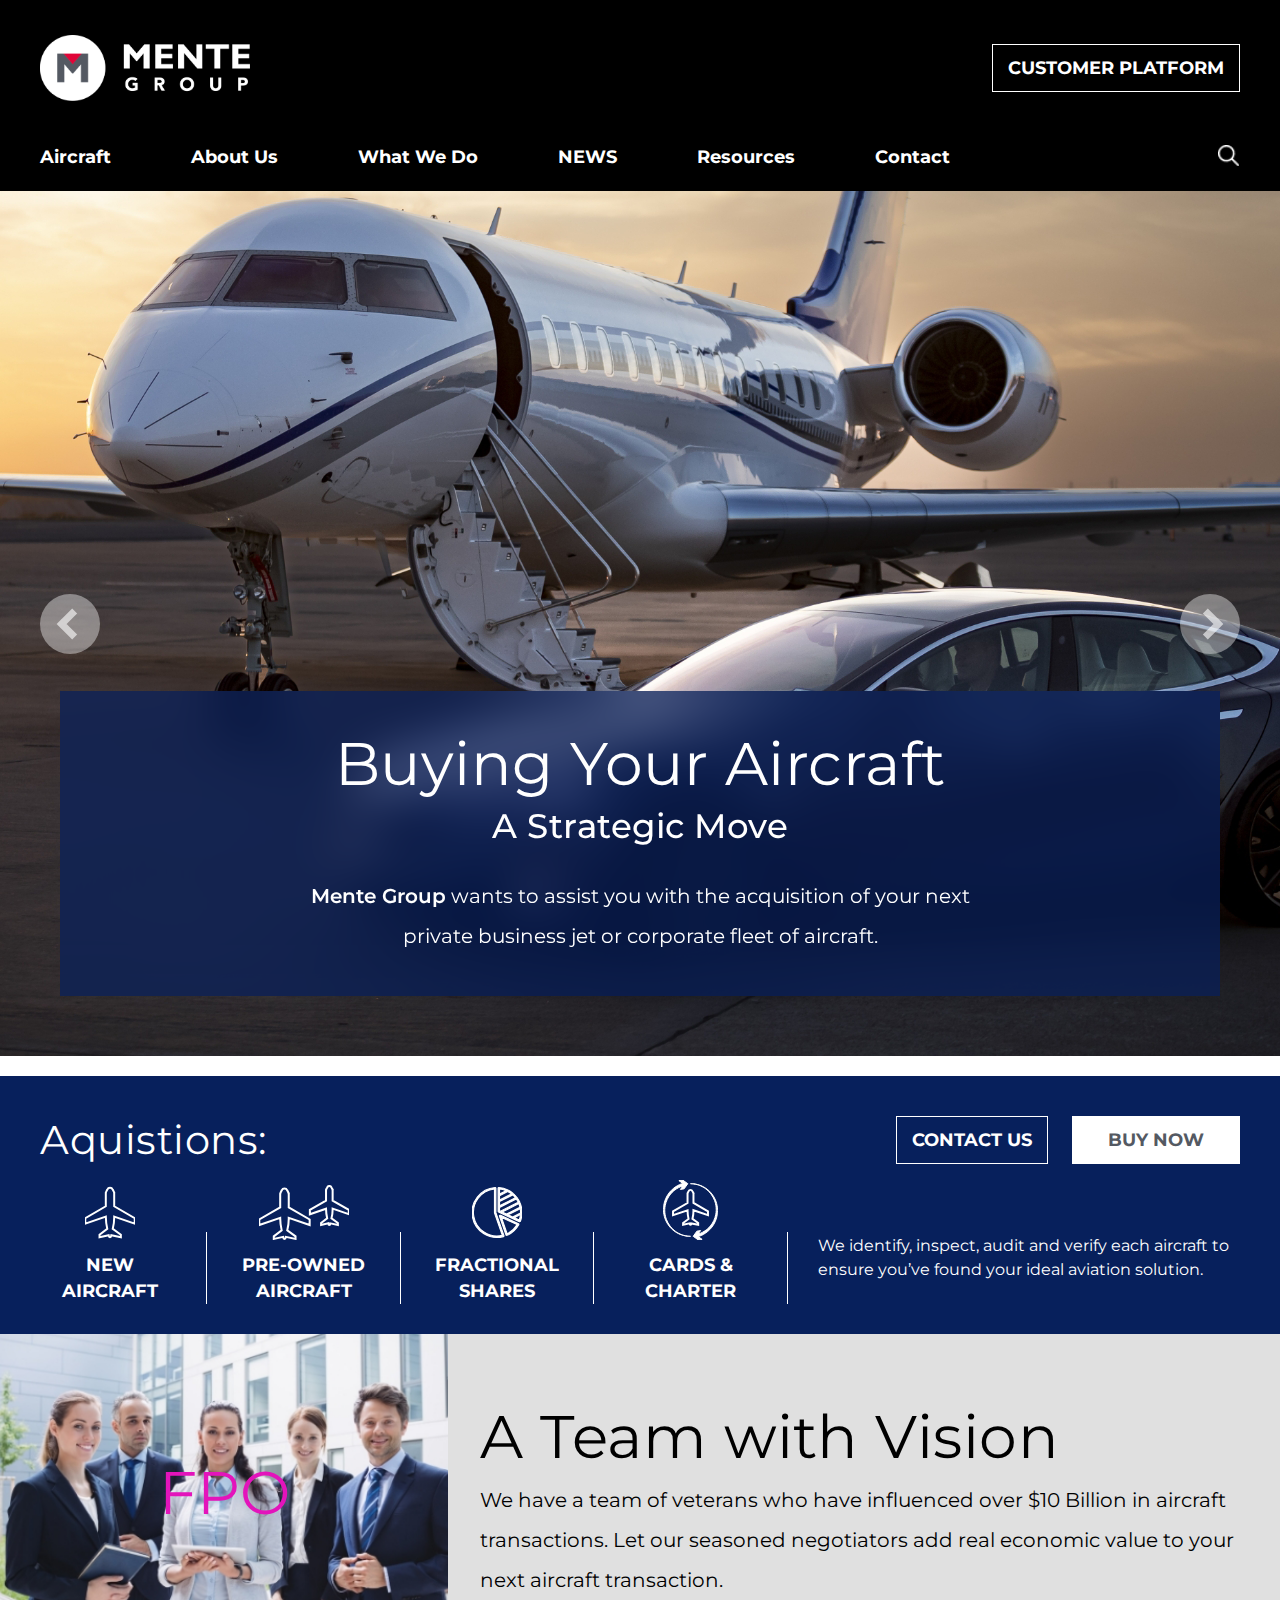
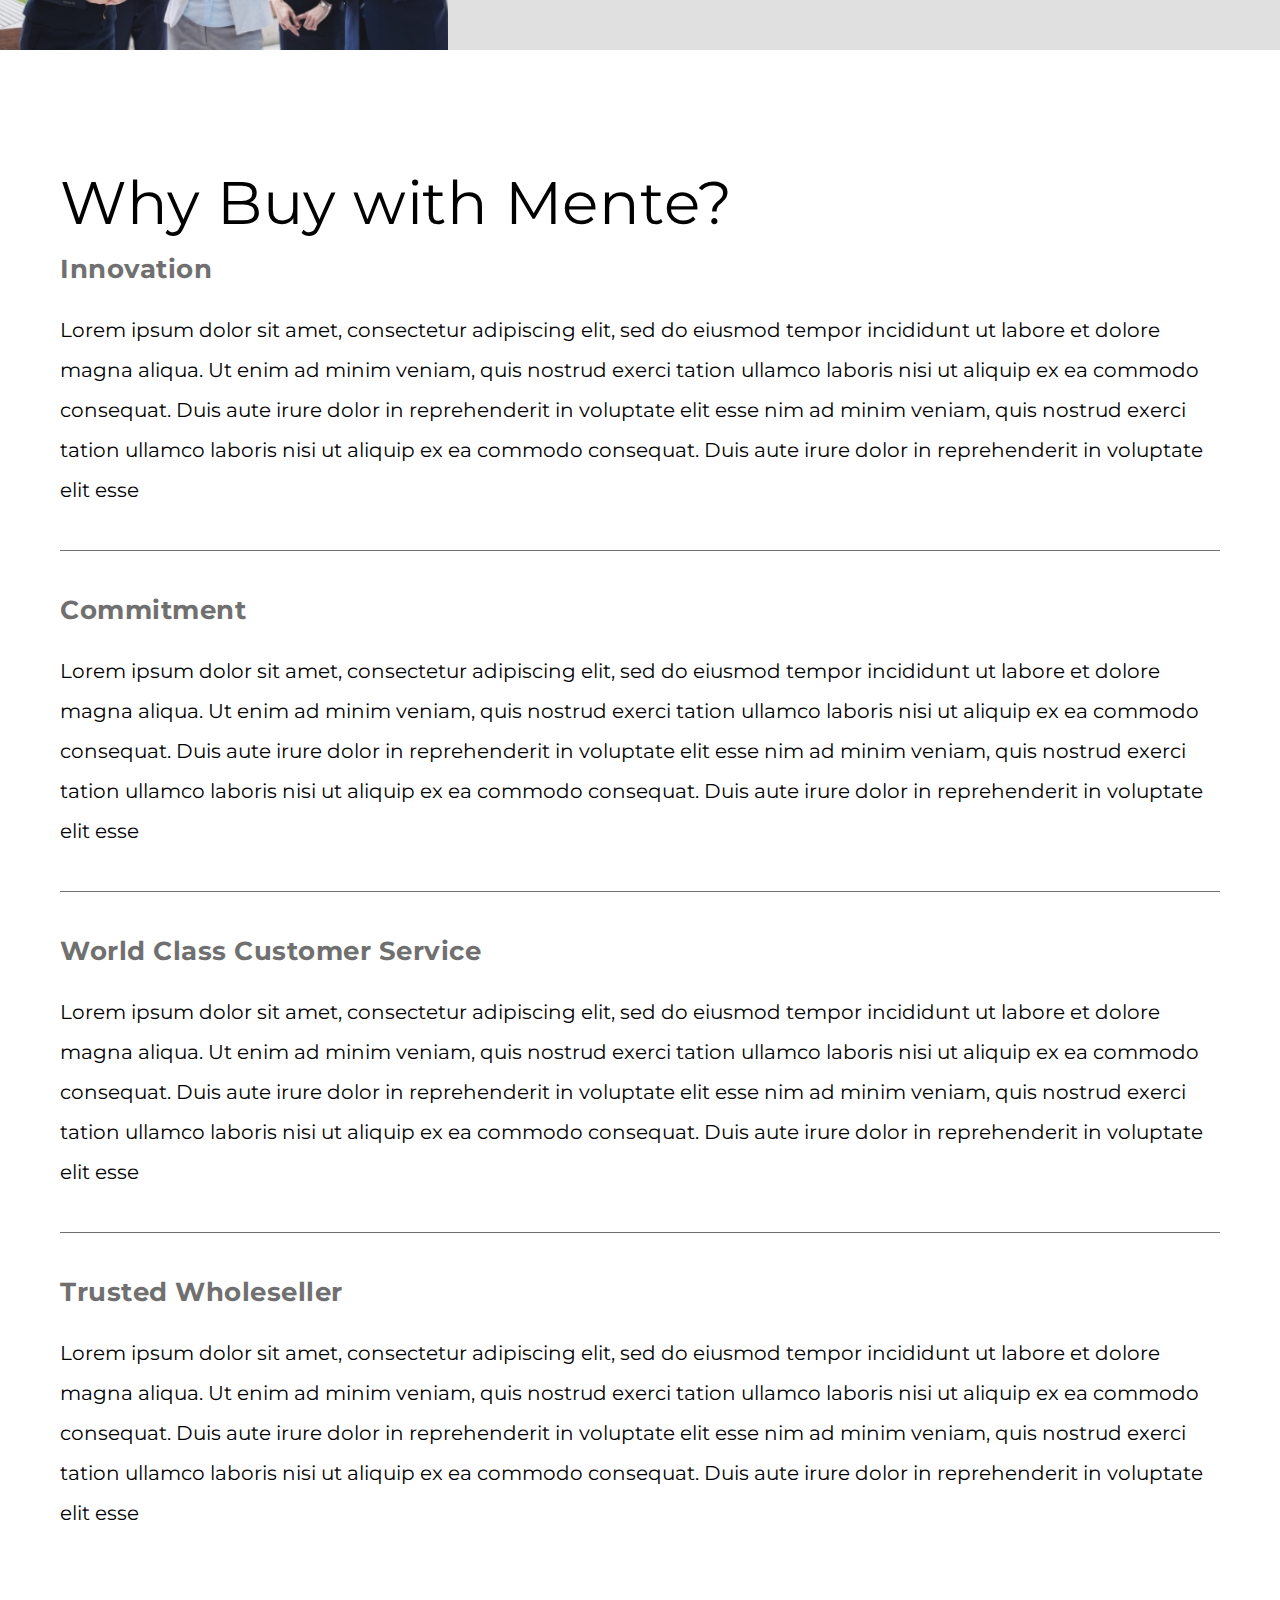
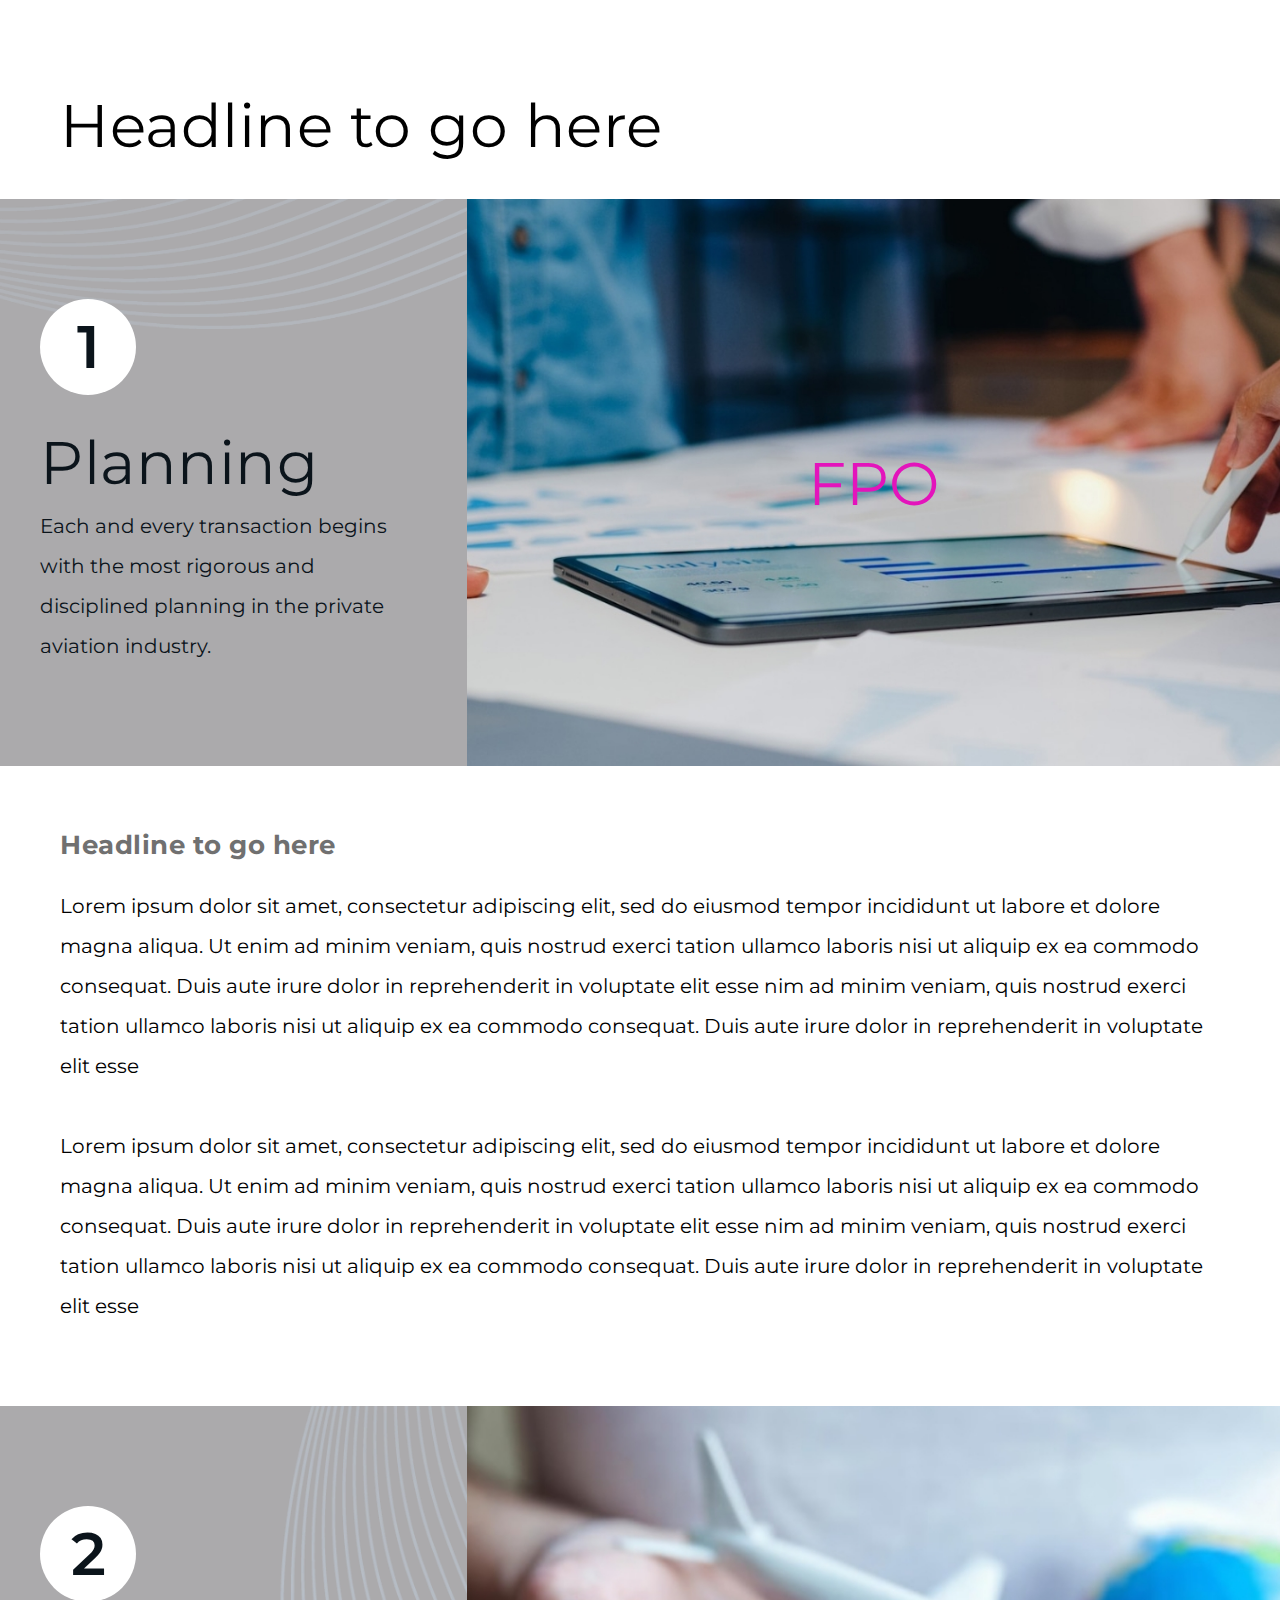
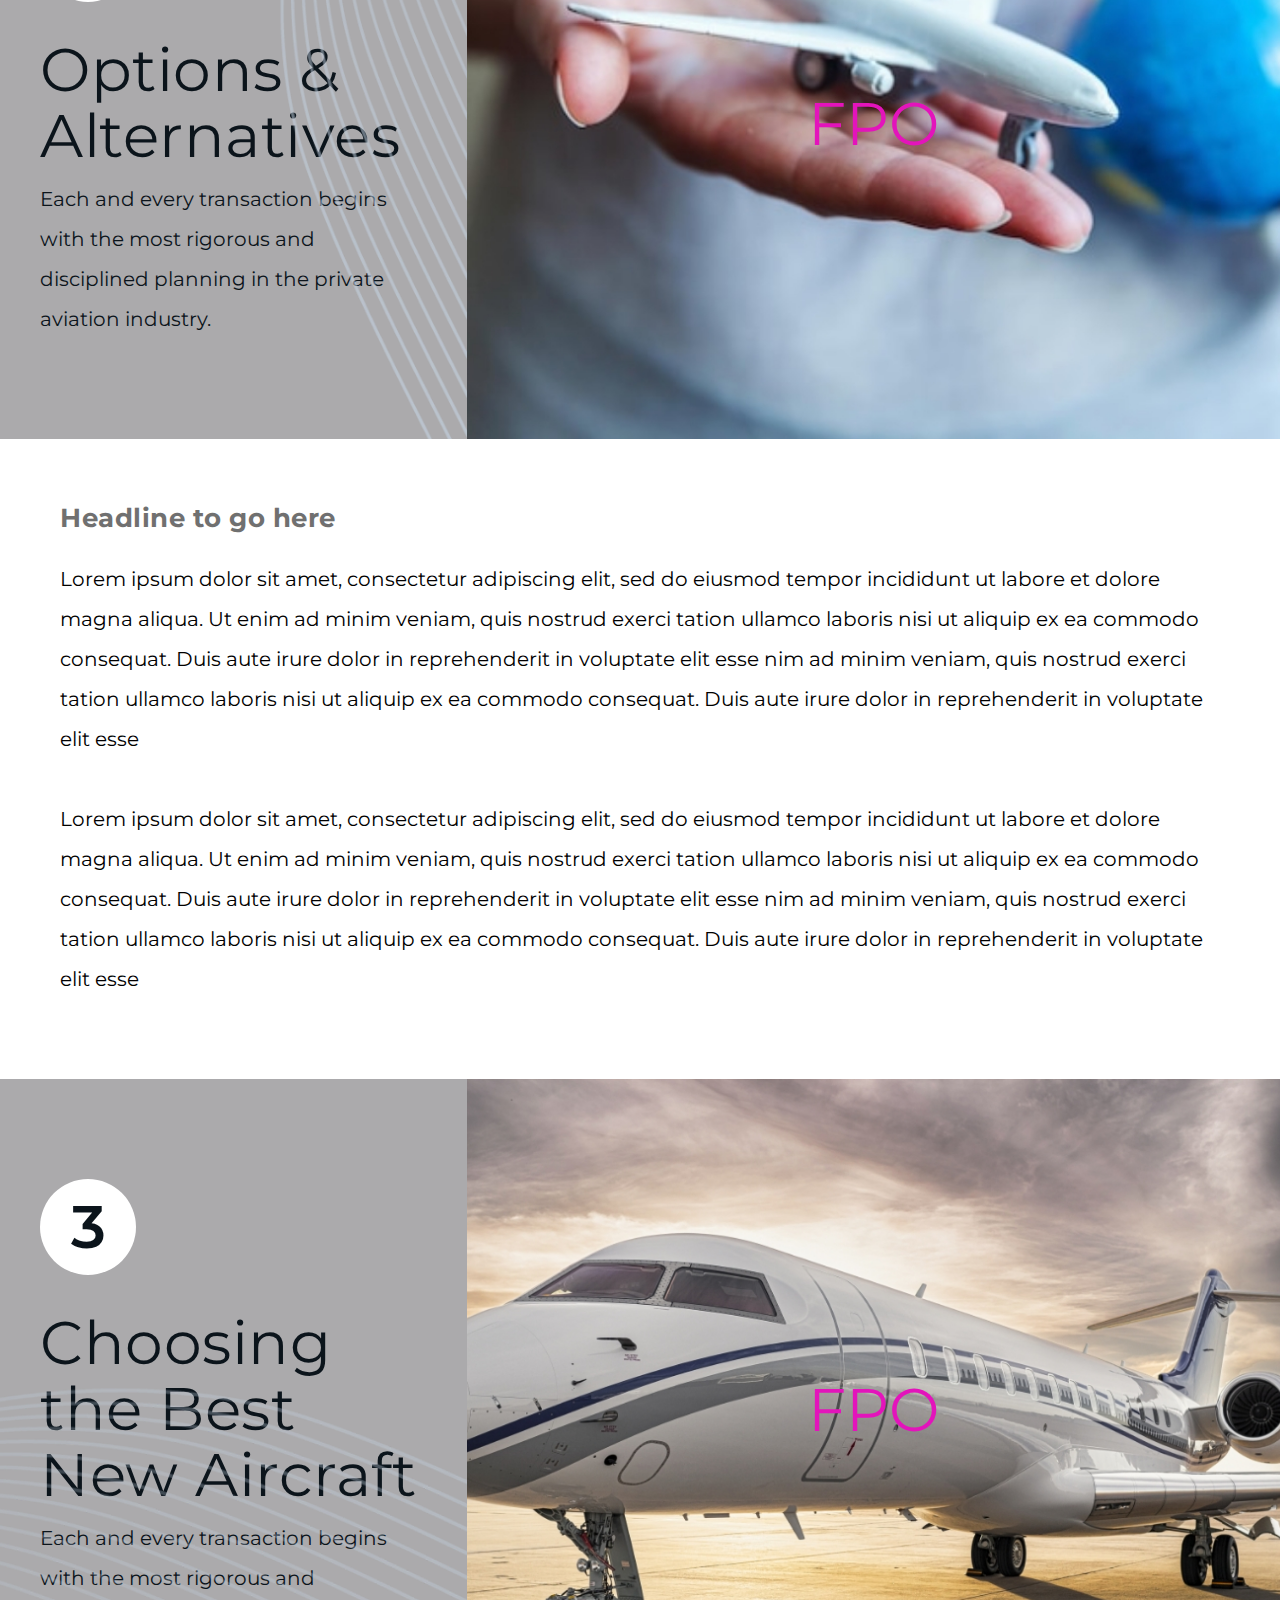
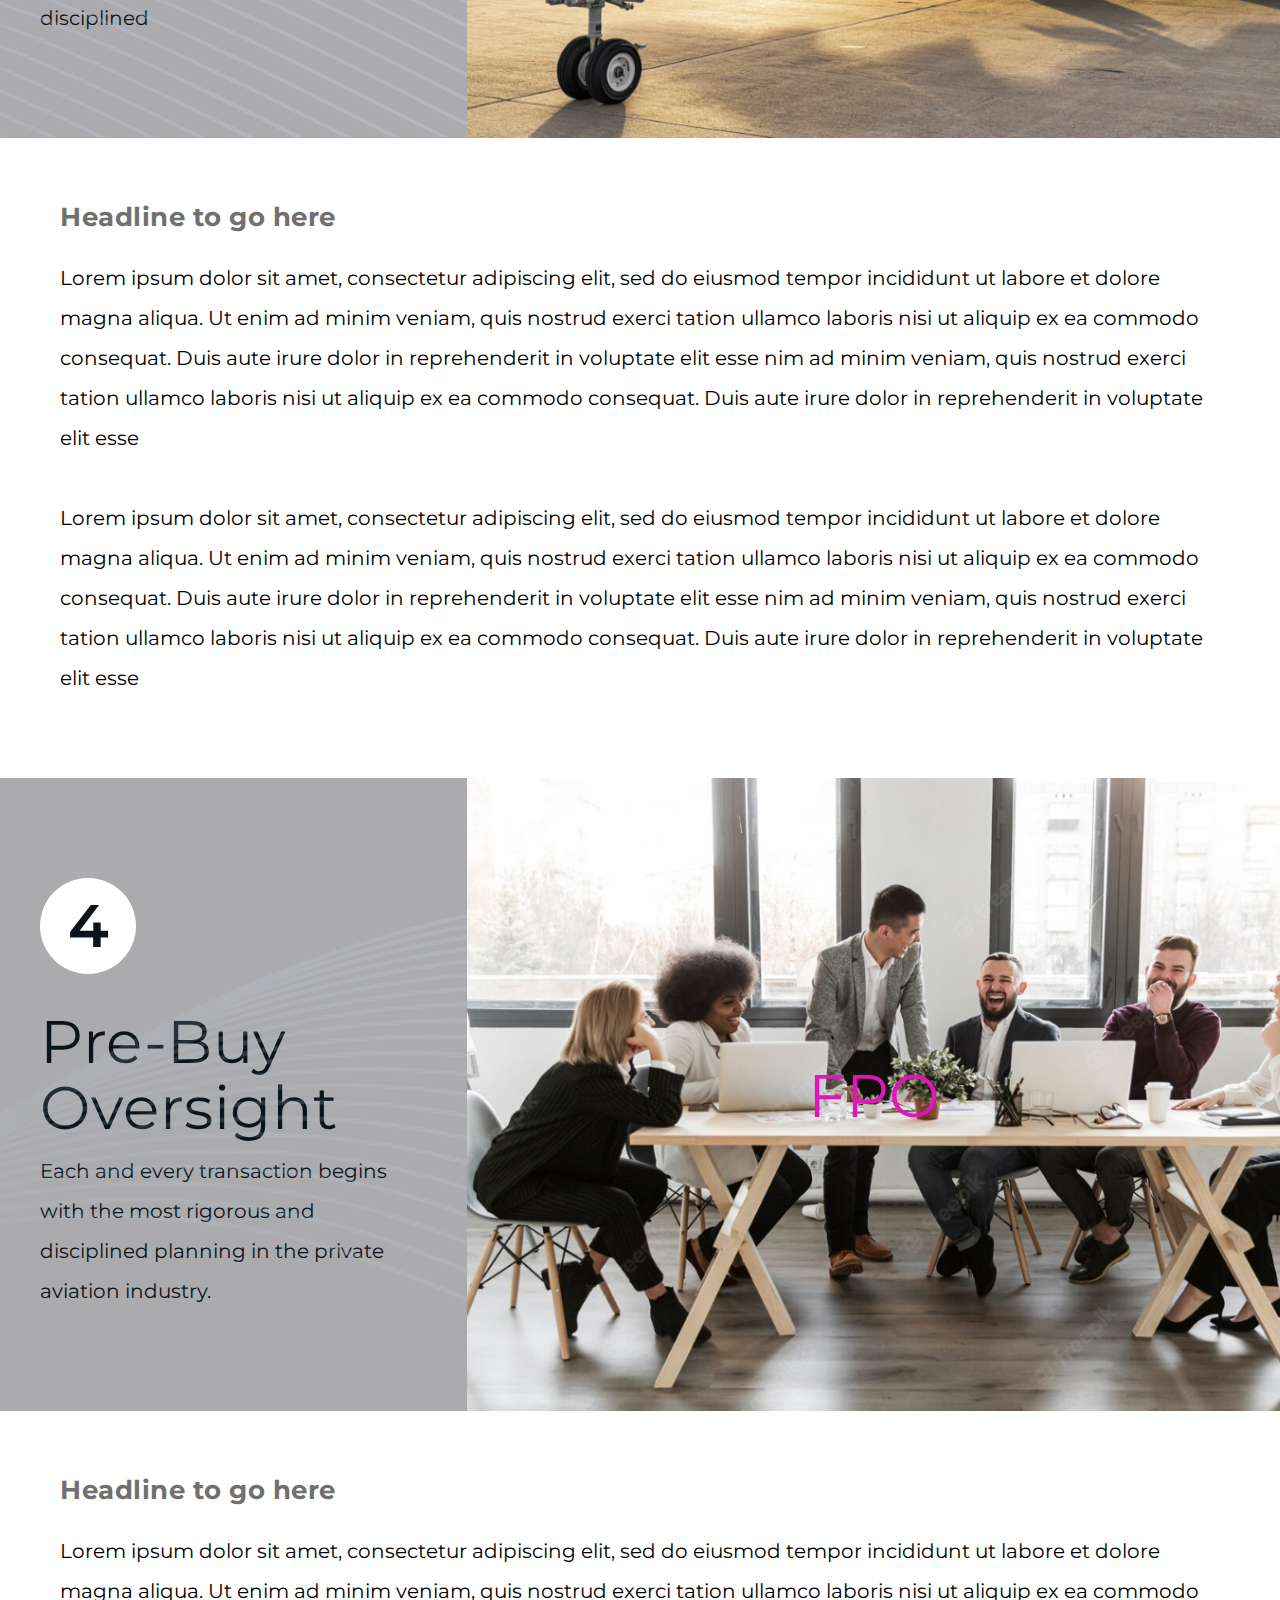
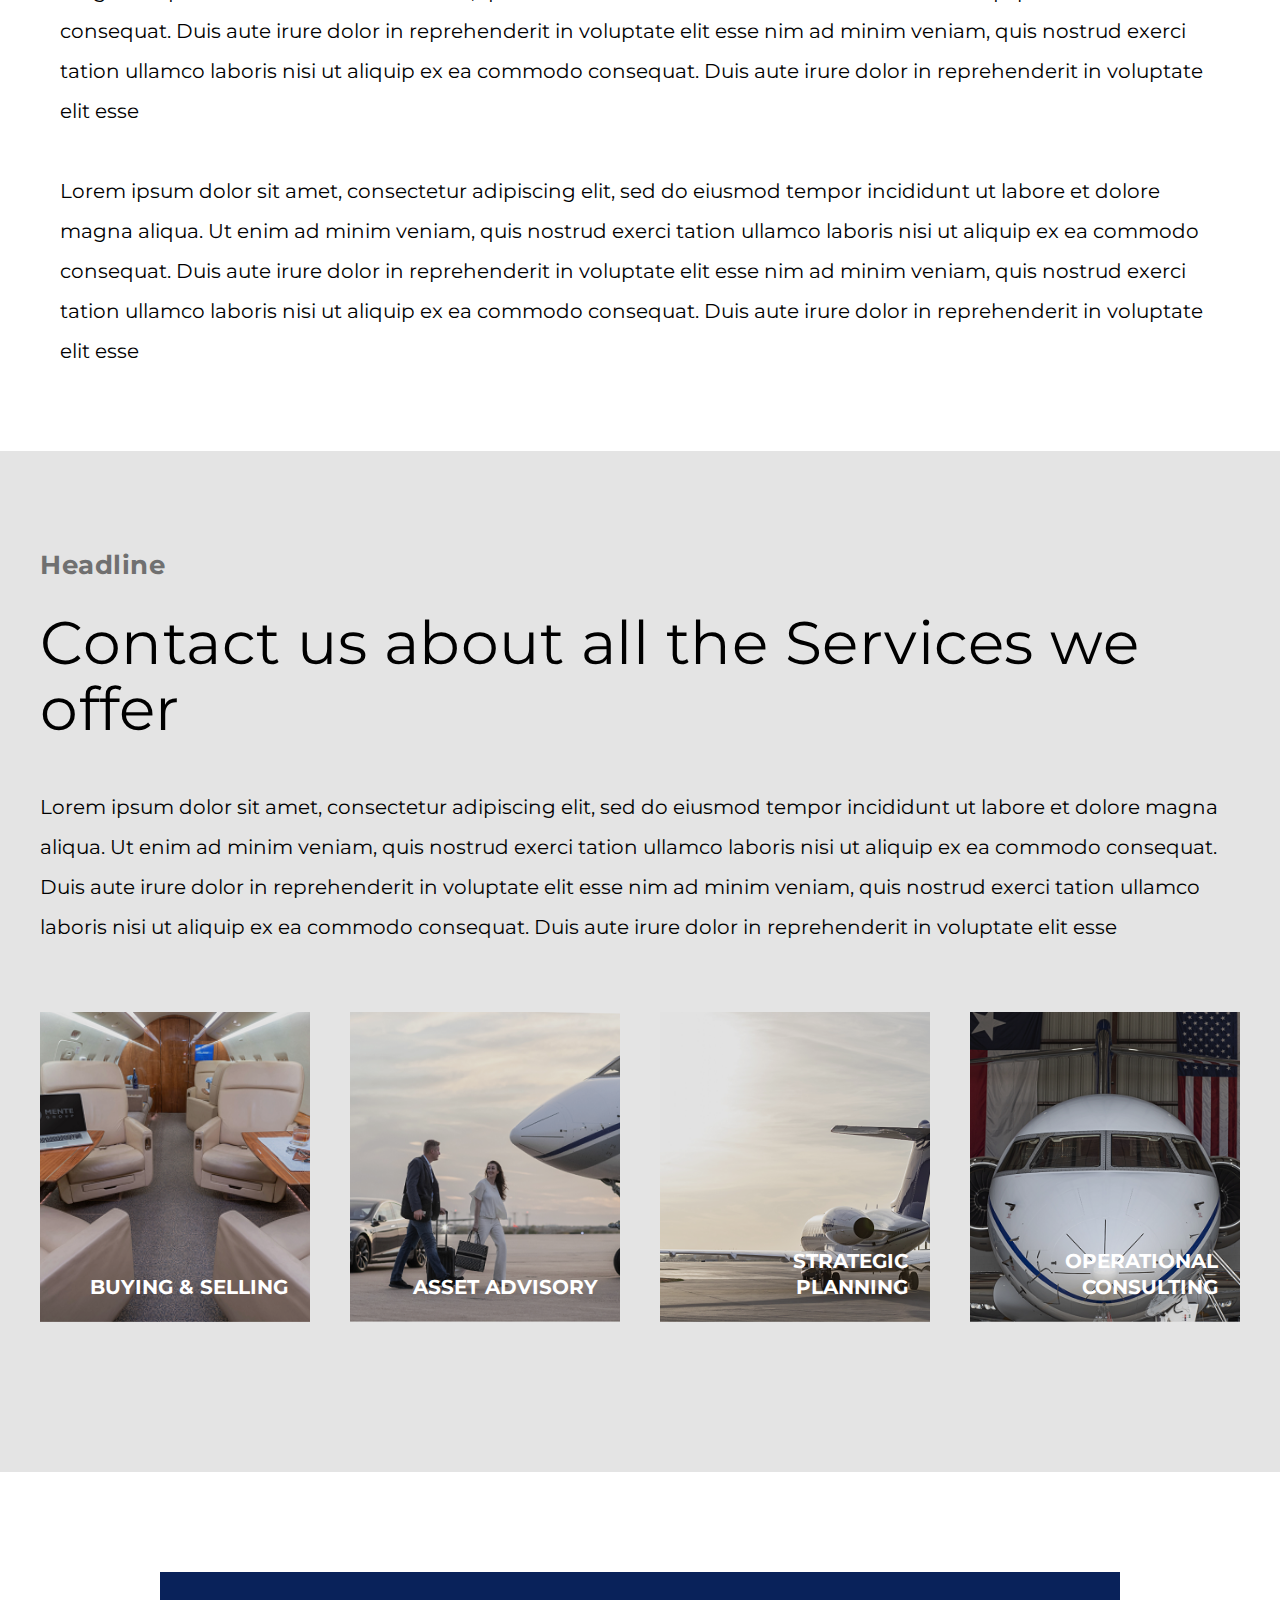
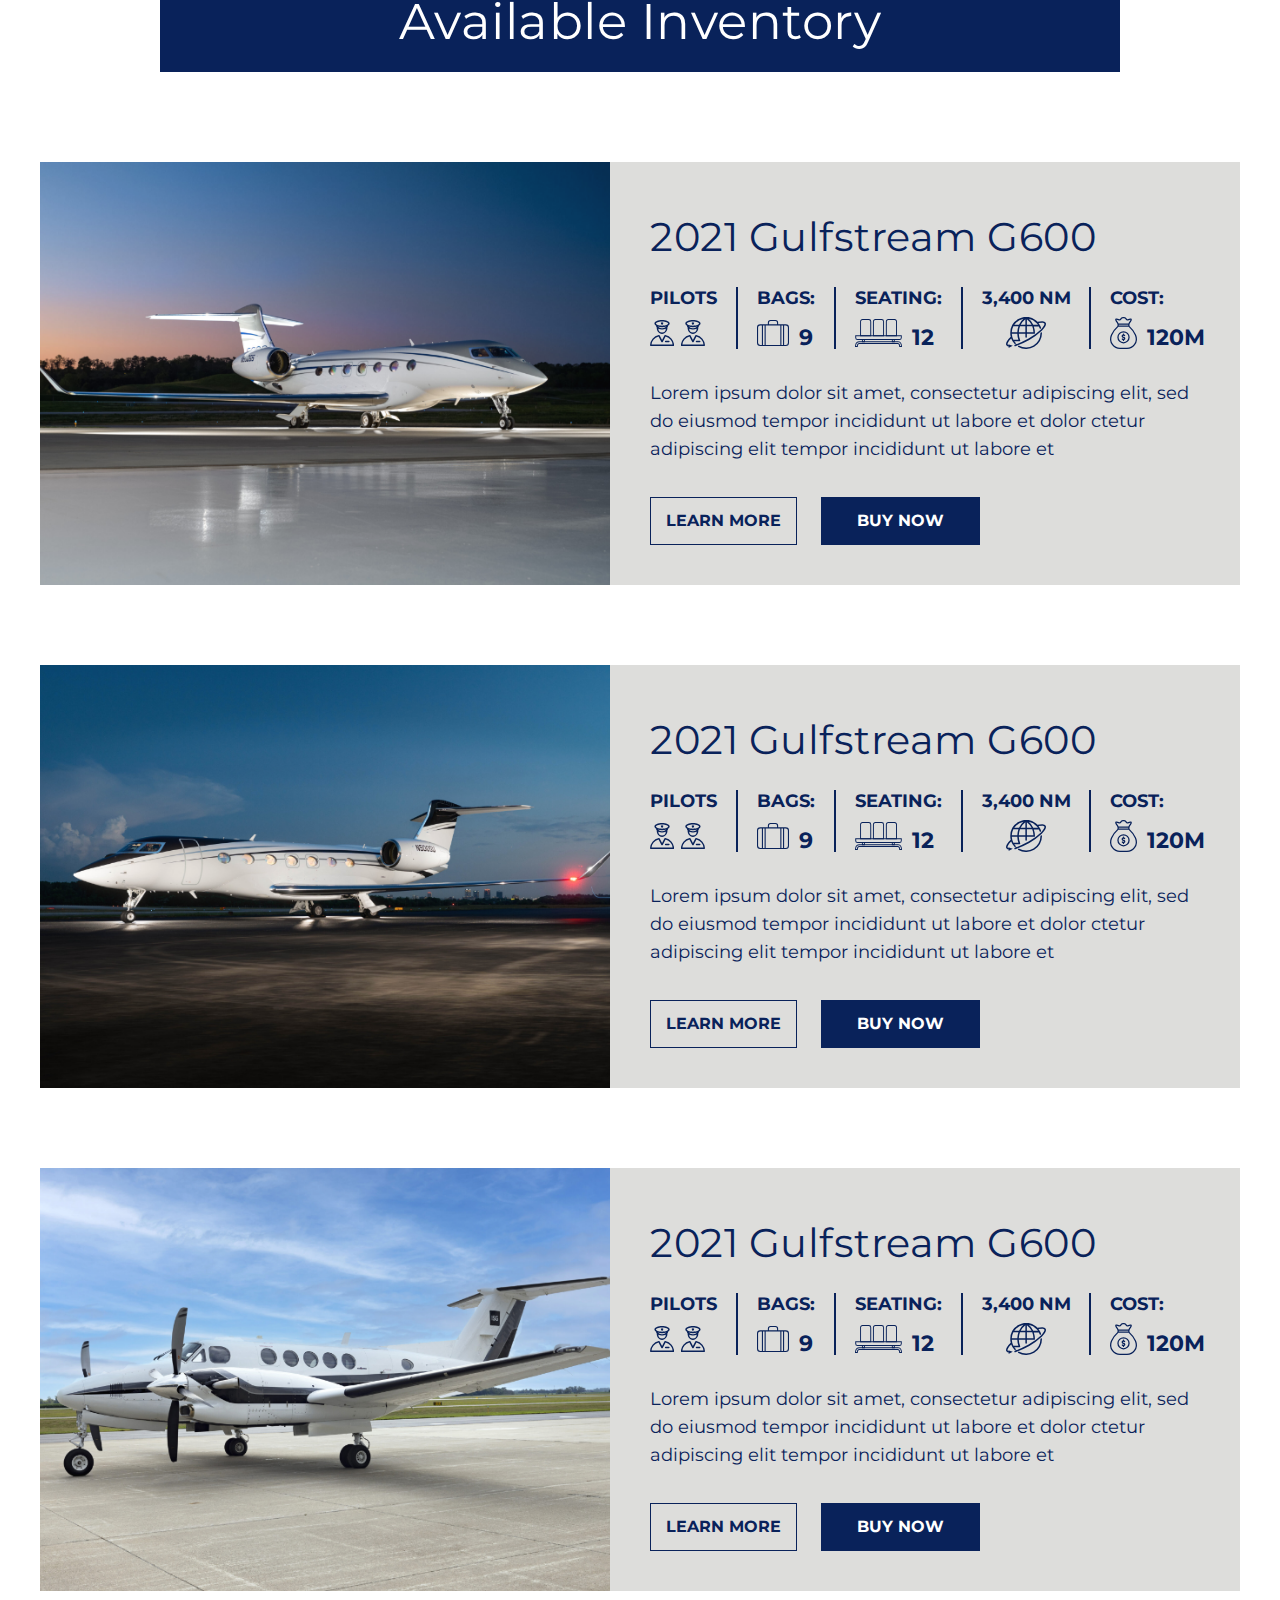
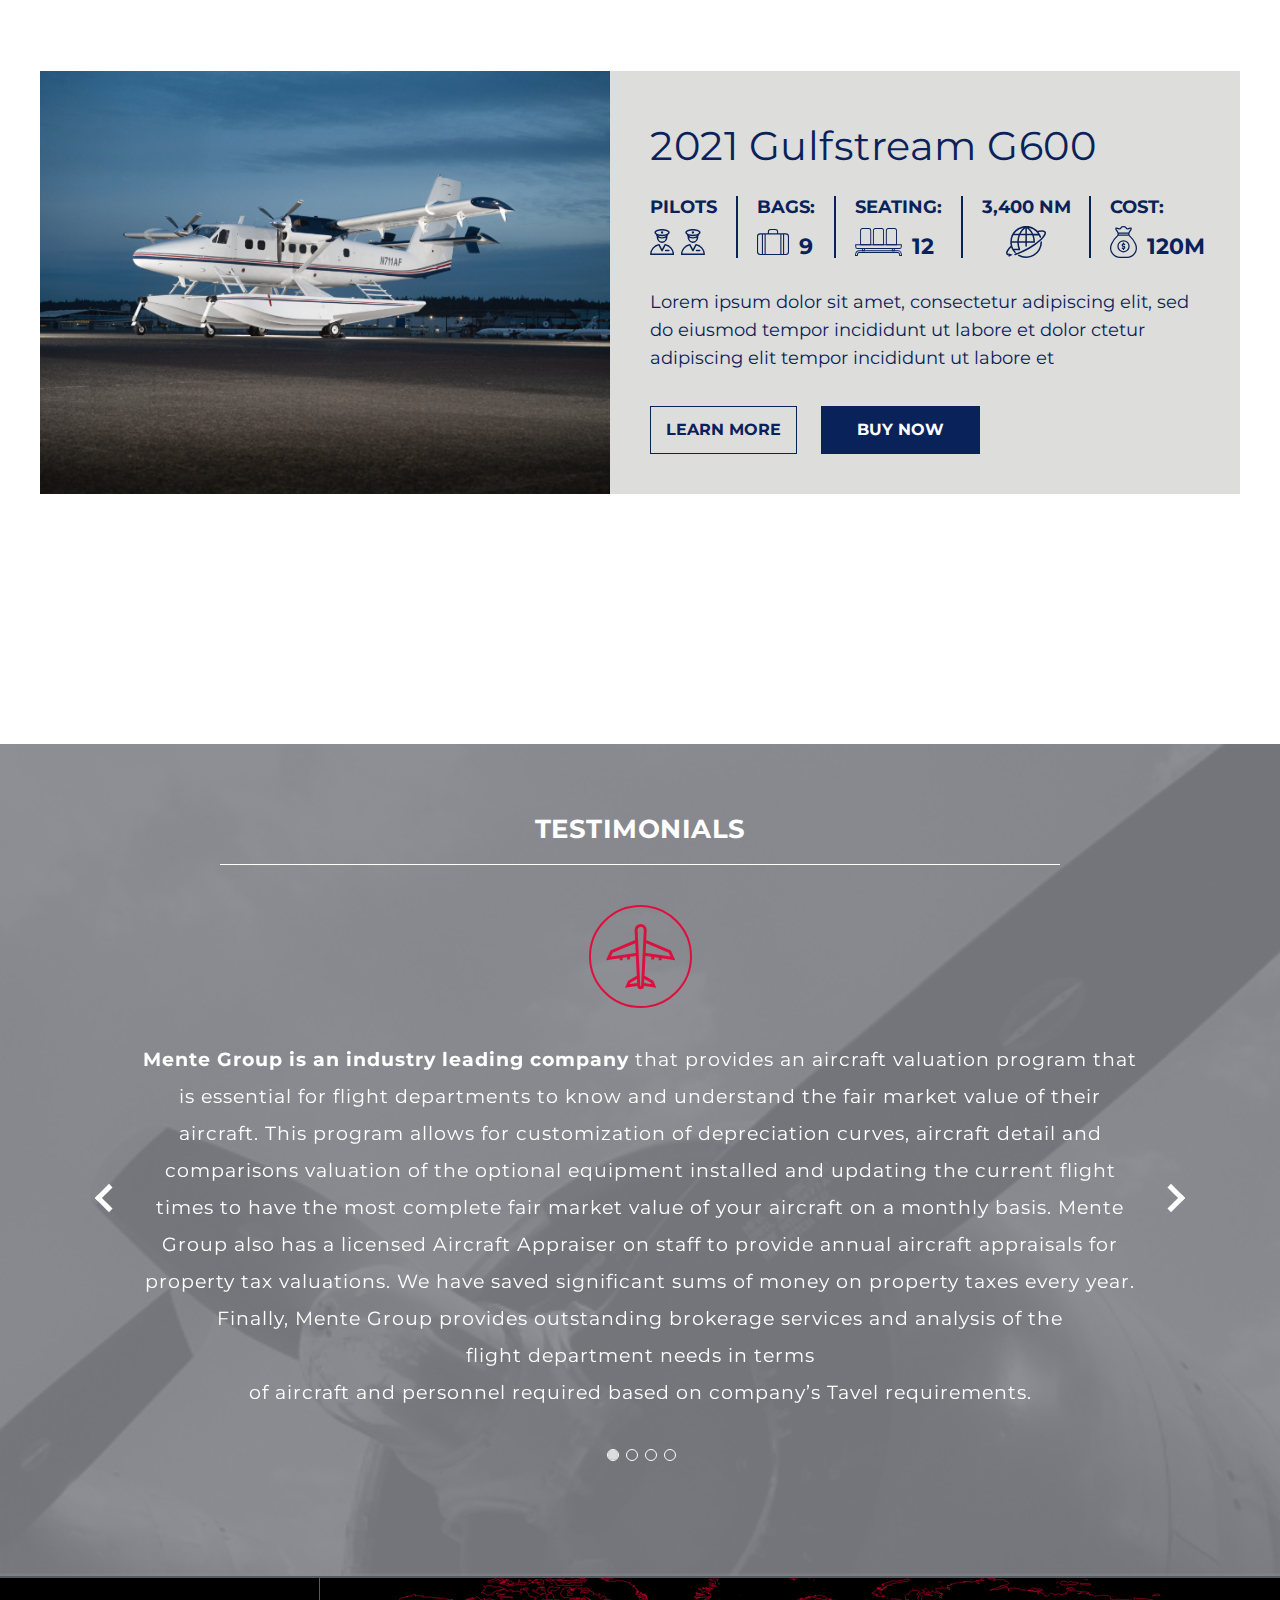
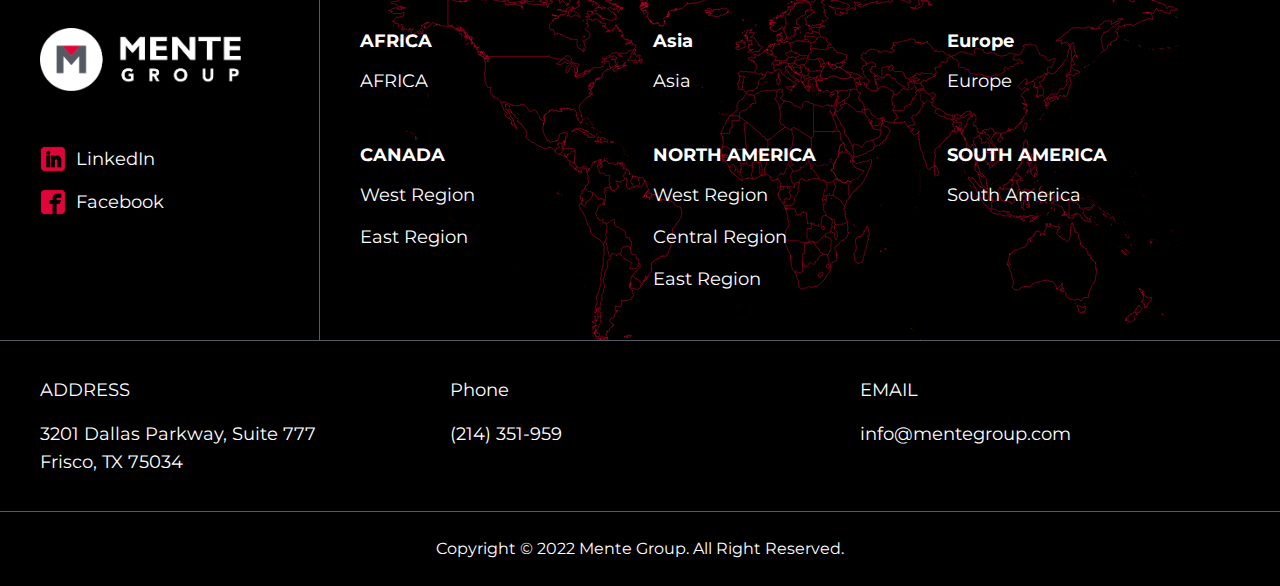
==== commit 176b188d: "asdsad" ====
--- a/mente/index.html
+++ b/mente/index.html
@@ -11,6 +11,71 @@
     <title>Home</title>
   </head>
   <body>
+    <!-- header start
+    =========================================== -->
+    <header class="header">
+      <div class="auto__container">
+        <div class="header__inner">
+          <div class="header__inner-top">
+            <a href="#" class="header__inner-logo">
+              <img src="./images/logo.png" alt="">
+            </a>
+            <a href="#" class="button primary">
+              Customer platform
+            </a>
+          </div>
+          <div class="header__inner-bottom">
+            <nav class="nav" id="menu">
+              <a href="#" class="close" id="close">
+
+              </a>
+              <ul class="nav__inner">
+                <li>
+                  <a href="#">
+                    Aircraft
+                  </a>
+                </li>
+                <li>
+                  <a href="#">
+                    About Us
+                  </a>
+                </li>
+                <li>
+                  <a href="#">
+                  What We Do
+              
+                  </a>
+                </li>
+                <li>
+                  <a href="#">
+                  NEWS
+                    
+                  </a>
+                </li>
+                <li>
+                  <a href="#">
+                  Resources
+                    
+                  </a>
+                </li>
+                <li>
+                  <a href="#">
+                  Contact
+                    
+                  </a>
+                </li>
+              </ul>
+            </nav>
+            <div class="burger" id="menuBtn">
+              <span></span>
+            </div>
+            <button>
+              <img src="./images/icons/search.png" alt="">
+            </button>
+          </div>
+        </div>
+      </div>
+    </header>
     <main>
     <!-- hero start
     =========================================== -->
@@ -1044,7 +1109,7 @@
                   AFRICA
                 </h5>
                 <a href="#">
-                  Africa
+                  AFRICA
                 </a>
               </div>
               <div class="footerItem">
--- a/mente/css/main.css
+++ b/mente/css/main.css
@@ -188,6 +188,47 @@
   font-family: "Montserrat", sans-serif;
 }
 
+@-webkit-keyframes fadeInUp {
+  from {
+    opacity: 0;
+    -webkit-transform: translate3d(0, 25%, 0);
+    transform: translate3d(0, 25%, 0);
+  }
+  to {
+    opacity: 1;
+    -webkit-transform: translate3d(0, 0, 0);
+    transform: translate3d(0, 0, 0);
+  }
+}
+
+@keyframes fadeInUp {
+  from {
+    opacity: 0;
+    -webkit-transform: translate3d(0, 25%, 0);
+    transform: translate3d(0, 25%, 0);
+  }
+  to {
+    opacity: 1;
+    -webkit-transform: translate3d(0, 0, 0);
+    transform: translate3d(0, 0, 0);
+  }
+}
+@-webkit-keyframes fadeIn {
+  from {
+    opacity: 0;
+  }
+  to {
+    opacity: 1;
+  }
+}
+@keyframes fadeIn {
+  from {
+    opacity: 0;
+  }
+  to {
+    opacity: 1;
+  }
+}
 .header {
   position: absolute;
   top: 0;
@@ -206,7 +247,16 @@
           animation-duration: 0.4s;
 }
 .header__inner {
-  padding: 30px 0;
+  display: -webkit-box;
+  display: -ms-flexbox;
+  display: flex;
+  -webkit-box-orient: vertical;
+  -webkit-box-direction: normal;
+      -ms-flex-direction: column;
+          flex-direction: column;
+}
+.header__inner-top {
+  padding: 35px 0;
   display: -webkit-box;
   display: -ms-flexbox;
   display: flex;
@@ -216,6 +266,39 @@
   -webkit-box-align: center;
       -ms-flex-align: center;
           align-items: center;
+}
+.header__inner-top .button {
+  border: 1px solid #fff;
+  background-color: transparent;
+}
+.header__inner-bottom {
+  display: -webkit-box;
+  display: -ms-flexbox;
+  display: flex;
+  -webkit-box-pack: justify;
+      -ms-flex-pack: justify;
+          justify-content: space-between;
+  -webkit-box-align: center;
+      -ms-flex-align: center;
+          align-items: center;
+}
+.header__inner-bottom button {
+  background-color: transparent;
+  cursor: pointer;
+  width: 22px;
+  height: 22px;
+  display: -webkit-box;
+  display: -ms-flexbox;
+  display: flex;
+  -webkit-box-pack: center;
+      -ms-flex-pack: center;
+          justify-content: center;
+  -webkit-box-align: center;
+      -ms-flex-align: center;
+          align-items: center;
+}
+.header__inner-bottom button img {
+  width: 100%;
 }
 .header__inner-logo {
   display: -webkit-box;
@@ -227,7 +310,7 @@
   -webkit-box-align: center;
       -ms-flex-align: center;
           align-items: center;
-  width: 320px;
+  width: 210px;
 }
 .header__inner-logo img {
   width: 100%;
@@ -261,6 +344,47 @@
   -webkit-box-align: center;
       -ms-flex-align: center;
           align-items: center;
+}
+.nav__inner li {
+  margin-right: 80px;
+}
+.nav__inner li:last-child {
+  margin: 0;
+}
+.nav__inner a {
+  padding: 18px 0;
+  font-size: 18px;
+  line-height: 20px;
+  font-weight: 700;
+}
+
+.close {
+  position: relative;
+  width: 30px;
+  height: 30px;
+  display: none;
+}
+.close::before {
+  content: "";
+  position: absolute;
+  width: 30px;
+  height: 4px;
+  background-color: #fff;
+  top: 50%;
+  left: 50%;
+  -webkit-transform: translate(-50%, -50%) rotate(45deg);
+          transform: translate(-50%, -50%) rotate(45deg);
+}
+.close::after {
+  content: "";
+  position: absolute;
+  width: 30px;
+  height: 4px;
+  background-color: #fff;
+  top: 50%;
+  left: 50%;
+  -webkit-transform: translate(-50%, -50%) rotate(135deg);
+          transform: translate(-50%, -50%) rotate(135deg);
 }
 
 .burger {
@@ -278,9 +402,9 @@
 }
 .burger::before {
   top: 20%;
-  width: calc(100% - 0.4rem);
-  height: 3px;
-  background-color: #000;
+  width: 100%;
+  height: 2px;
+  background-color: #fff;
   -webkit-transition: all 0.3s ease;
   transition: all 0.3s ease;
   content: "";
@@ -294,9 +418,9 @@
 }
 .burger span {
   top: 50%;
-  width: calc(100% - 0.4rem);
-  height: 3px;
-  background-color: #000;
+  width: 100%;
+  height: 2px;
+  background-color: #fff;
   -webkit-transition: all 0.3s ease;
   transition: all 0.3s ease;
   position: absolute;
@@ -312,9 +436,9 @@
 }
 .burger::after {
   bottom: 20%;
-  width: calc(100% - 0.4rem);
-  height: 3px;
-  background-color: #000;
+  width: 100%;
+  height: 2px;
+  background-color: #fff;
   -webkit-transition: all 0.3s ease;
   transition: all 0.3s ease;
   content: "";
@@ -325,19 +449,6 @@
   -o-transform: translateX(-50%);
   -ms-transform: translateX(-50%);
   -webkit-transform: translateX(-50%);
-}
-.burger.active::before {
-  top: 50%;
-  -webkit-transform: translate(-50%, -50%) rotate(45deg);
-  transform: translate(-50%, -50%) rotate(45deg);
-}
-.burger.active span {
-  opacity: 0;
-}
-.burger.active::after {
-  bottom: 50%;
-  -webkit-transform: translate(-50%, 50%) rotate(-45deg);
-  transform: translate(-50%, 50%) rotate(-45deg);
 }
 
 .footer {
@@ -525,7 +636,7 @@
           align-items: stretch !important;
 }
 .hero .slick-arrow {
-  z-index: 99;
+  z-index: 9;
   background-color: #fff;
   width: 70px;
   height: 70px;
@@ -1337,31 +1448,6 @@
   opacity: 0.1;
 }
 
-@-webkit-keyframes fadeInUp {
-  from {
-    opacity: 0;
-    -webkit-transform: translate3d(0, 25%, 0);
-    transform: translate3d(0, 25%, 0);
-  }
-  to {
-    opacity: 1;
-    -webkit-transform: translate3d(0, 0, 0);
-    transform: translate3d(0, 0, 0);
-  }
-}
-
-@keyframes fadeInUp {
-  from {
-    opacity: 0;
-    -webkit-transform: translate3d(0, 25%, 0);
-    transform: translate3d(0, 25%, 0);
-  }
-  to {
-    opacity: 1;
-    -webkit-transform: translate3d(0, 0, 0);
-    transform: translate3d(0, 0, 0);
-  }
-}
 @media (max-width: 1550px) {
   .hero .slick-prev {
     left: 40px;
@@ -1533,6 +1619,10 @@
   }
 }
 @media (max-width: 1180px) {
+  .nav__inner li {
+    margin-right: 40px;
+  }
+
   .hero__slider-item {
     padding: 400px 0 50px;
   }
@@ -1622,9 +1712,6 @@
   .footer .footerMain__inner-content {
     width: calc(70% - 20px);
   }
-  .footer .footerMain__bg {
-    width: 100%;
-  }
   .footer .footerInfo__inner p {
     font-size: 17px;
   }
@@ -1638,6 +1725,10 @@
     padding: 0 30px;
   }
 
+  main {
+    margin-top: 130px;
+  }
+
   h1 {
     font-size: 50px;
     line-height: 58px;
@@ -1664,6 +1755,85 @@
   p {
     font-size: 18px;
     line-height: 30px;
+  }
+
+  body.active {
+    overflow: hidden;
+  }
+
+  .nav {
+    position: fixed;
+    top: 0;
+    left: 0;
+    width: 100%;
+    height: 100%;
+    z-index: 1000;
+    background: #000;
+    width: 100%;
+    overflow-x: hidden;
+    overflow-y: auto;
+    display: none;
+  }
+  .nav.active {
+    display: block;
+    -webkit-animation-name: fadeIn;
+            animation-name: fadeIn;
+    -webkit-animation-duration: 0.3s;
+            animation-duration: 0.3s;
+  }
+  .nav__inner {
+    -webkit-box-orient: vertical;
+    -webkit-box-direction: normal;
+        -ms-flex-direction: column;
+            flex-direction: column;
+    -webkit-box-pack: unset;
+        -ms-flex-pack: unset;
+            justify-content: unset;
+    -webkit-box-align: start;
+        -ms-flex-align: start;
+            align-items: flex-start;
+    height: 100%;
+    overflow-y: auto;
+  }
+  .nav__inner li {
+    display: -webkit-box;
+    display: -ms-flexbox;
+    display: flex;
+    -webkit-box-pack: start;
+        -ms-flex-pack: start;
+            justify-content: flex-start;
+    -webkit-box-align: center;
+        -ms-flex-align: center;
+            align-items: center;
+    width: 100%;
+    margin: 0;
+  }
+  .nav__inner a {
+    font-size: 14px;
+    line-height: 16px;
+    width: 100%;
+    padding: 15px;
+    border-bottom: 1px solid rgba(255, 255, 255, 0.15);
+  }
+
+  .burger {
+    display: block;
+  }
+
+  .close {
+    display: block;
+    margin: 15px 15px 15px auto;
+  }
+
+  .header__inner-logo {
+    width: 150px;
+  }
+  .header__inner-top {
+    padding: 20px 0;
+  }
+  .header__inner-top .button {
+    font-size: 15px;
+    line-height: 18px;
   }
 
   .hero__inner-content {
@@ -1982,7 +2152,7 @@
     width: 100%;
     left: 0;
     z-index: 1;
-    height: calc(100% - 50px);
+    height: calc(100% - 30px);
   }
   .footer .footerMain__bg img {
     -o-object-position: center;
@@ -2067,11 +2237,6 @@
   }
   .inventory__inner-main .inventoryItem__content-row {
     margin-bottom: 20px;
-  }
-}
-@media (max-width: 767px) {
-  main {
-    margin-top: 129px;
   }
 }
 @media (max-width: 750px) {
@@ -2398,9 +2563,6 @@
   .footer .footerMain__inner-content .footerItem {
     width: calc(50% - 20px);
     padding-bottom: 30px;
-  }
-  .footer .footerMain__bg {
-    height: calc(100% - 80px);
   }
   .footer .footerInfo__inner {
     padding: 24px 0;
@@ -2481,6 +2643,9 @@
     -webkit-box-pack: center;
         -ms-flex-pack: center;
             justify-content: center;
+  }
+  .hero__inner .button__row .button.primary {
+    background-color: transparent;
   }
   .hero__inner .button__row .button:first-child {
     margin-right: 10px;
@@ -2686,6 +2851,22 @@
   }
 }
 @media (max-width: 540px) {
+  main {
+    margin-top: 110px;
+  }
+
+  .header__inner-logo {
+    width: 120px;
+  }
+  .header__inner-top {
+    padding: 15px 0;
+  }
+  .header__inner-top .button {
+    font-size: 12px;
+    line-height: 15px;
+    padding: 6px 12px;
+  }
+
   .testimonials__inner {
     padding: 60px 0;
   }
@@ -3008,6 +3189,25 @@
   .inventory__inner-main .inventoryItem__content-row hr {
     display: none;
   }
+
+  .footer .footerMain__inner {
+    padding-top: 30px;
+    max-width: 720px;
+    margin: 0 auto;
+  }
+  .footer .footerMain__inner-social {
+    width: 100%;
+    margin-bottom: 50px;
+  }
+  .footer .footerMain__inner-content .footerItem {
+    width: 100%;
+  }
+  .footer .footerInfo__inner {
+    -webkit-box-align: start;
+        -ms-flex-align: start;
+            align-items: flex-start;
+    text-align: left;
+  }
 }
 @media (max-width: 320px) {
   .inventory__inner h2 {
@@ -3023,25 +3223,6 @@
     -webkit-box-pack: justify;
         -ms-flex-pack: justify;
             justify-content: space-between;
-  }
-
-  .footer .footerMain__inner {
-    padding-top: 30px;
-    max-width: 720px;
-    margin: 0 auto;
-  }
-  .footer .footerMain__inner-social {
-    width: 100%;
-    margin-bottom: 50px;
-  }
-  .footer .footerMain__inner-content .footerItem {
-    width: 100%;
-  }
-  .footer .footerInfo__inner {
-    -webkit-box-align: start;
-        -ms-flex-align: start;
-            align-items: flex-start;
-    text-align: left;
   }
 }
 /* Slider */
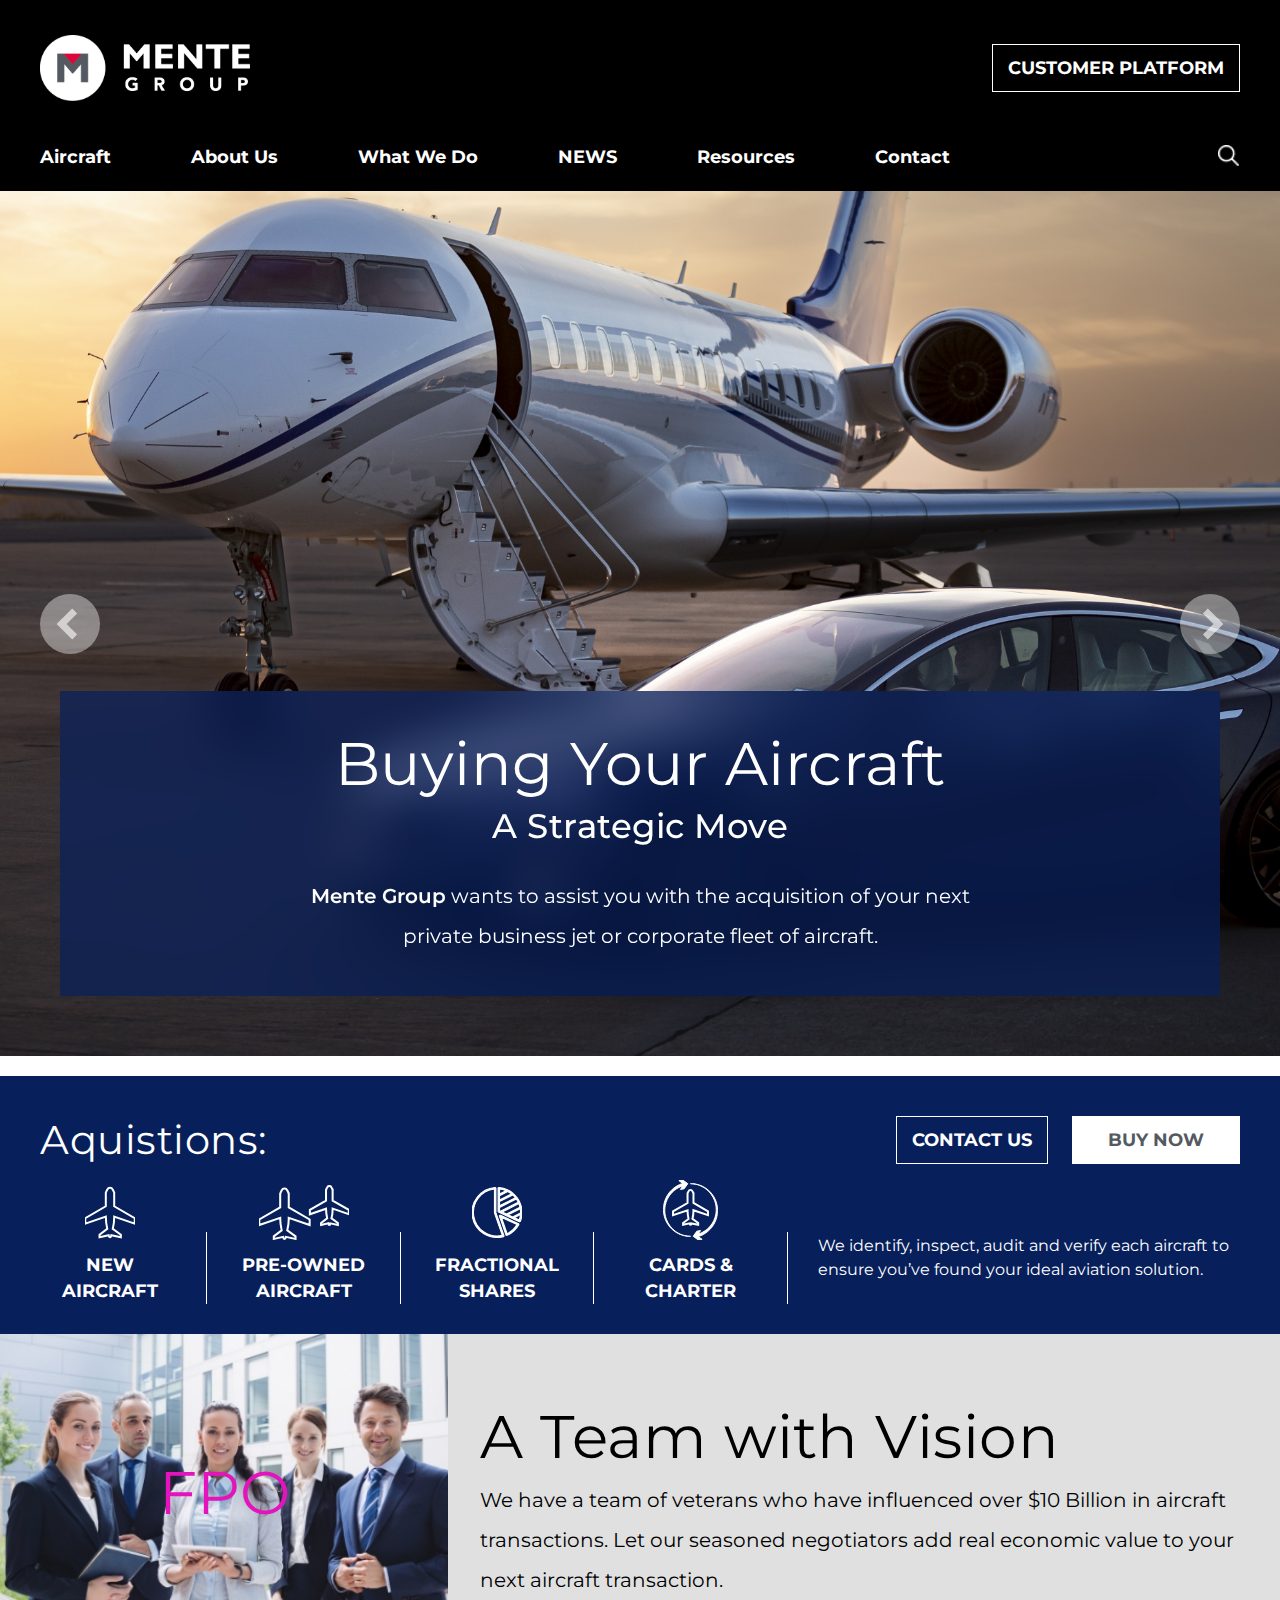
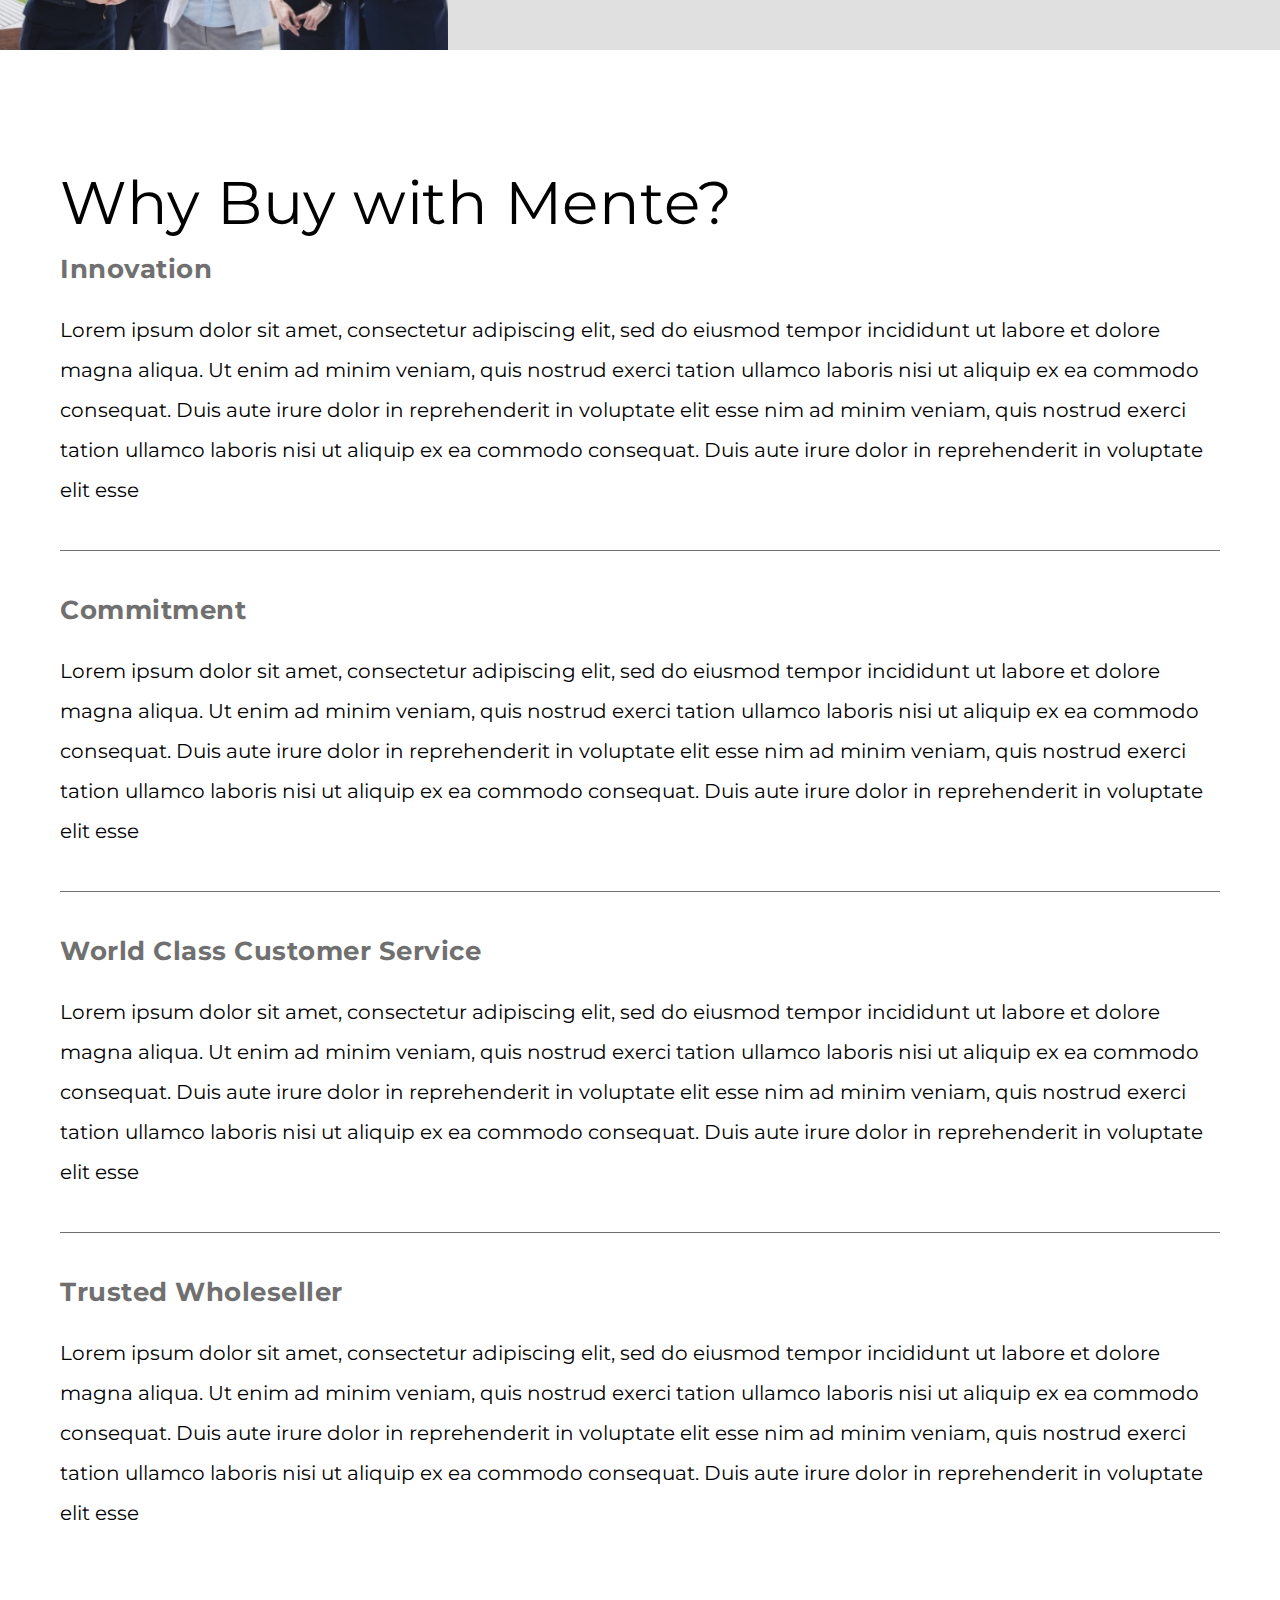
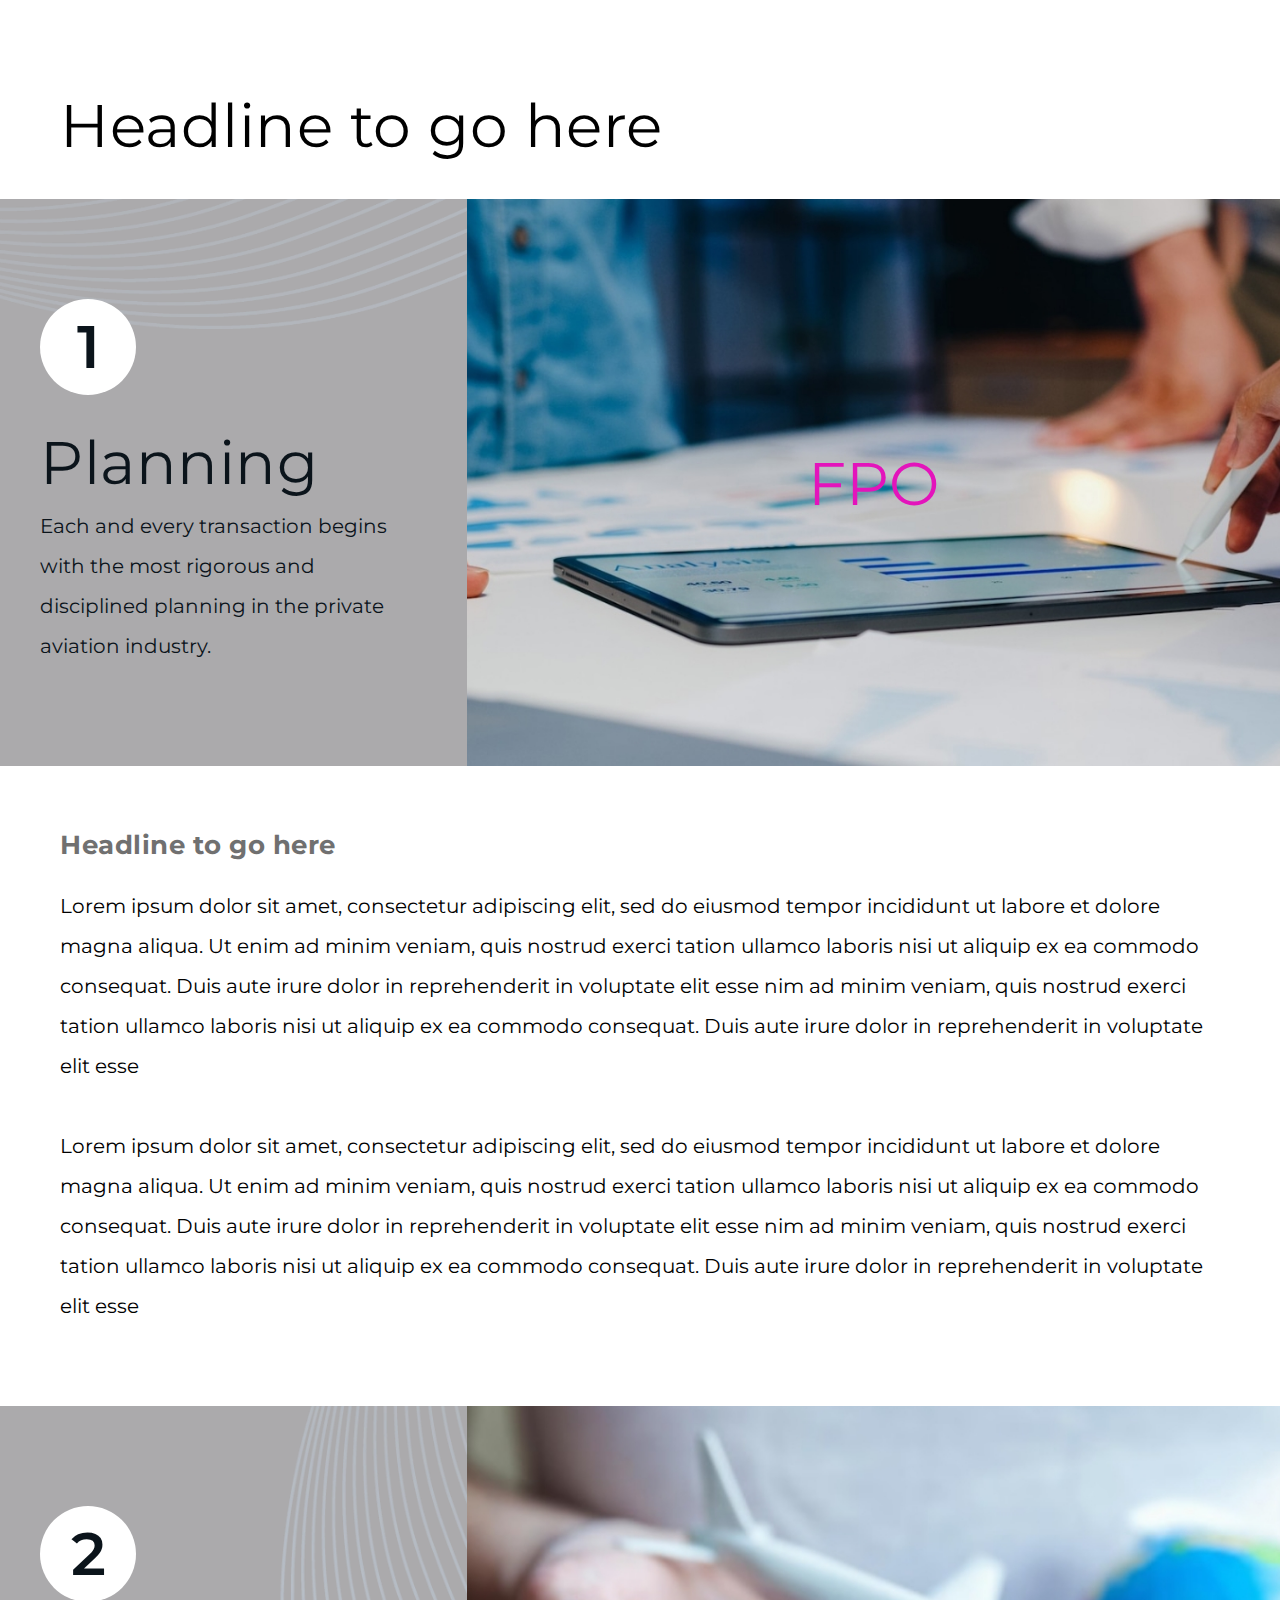
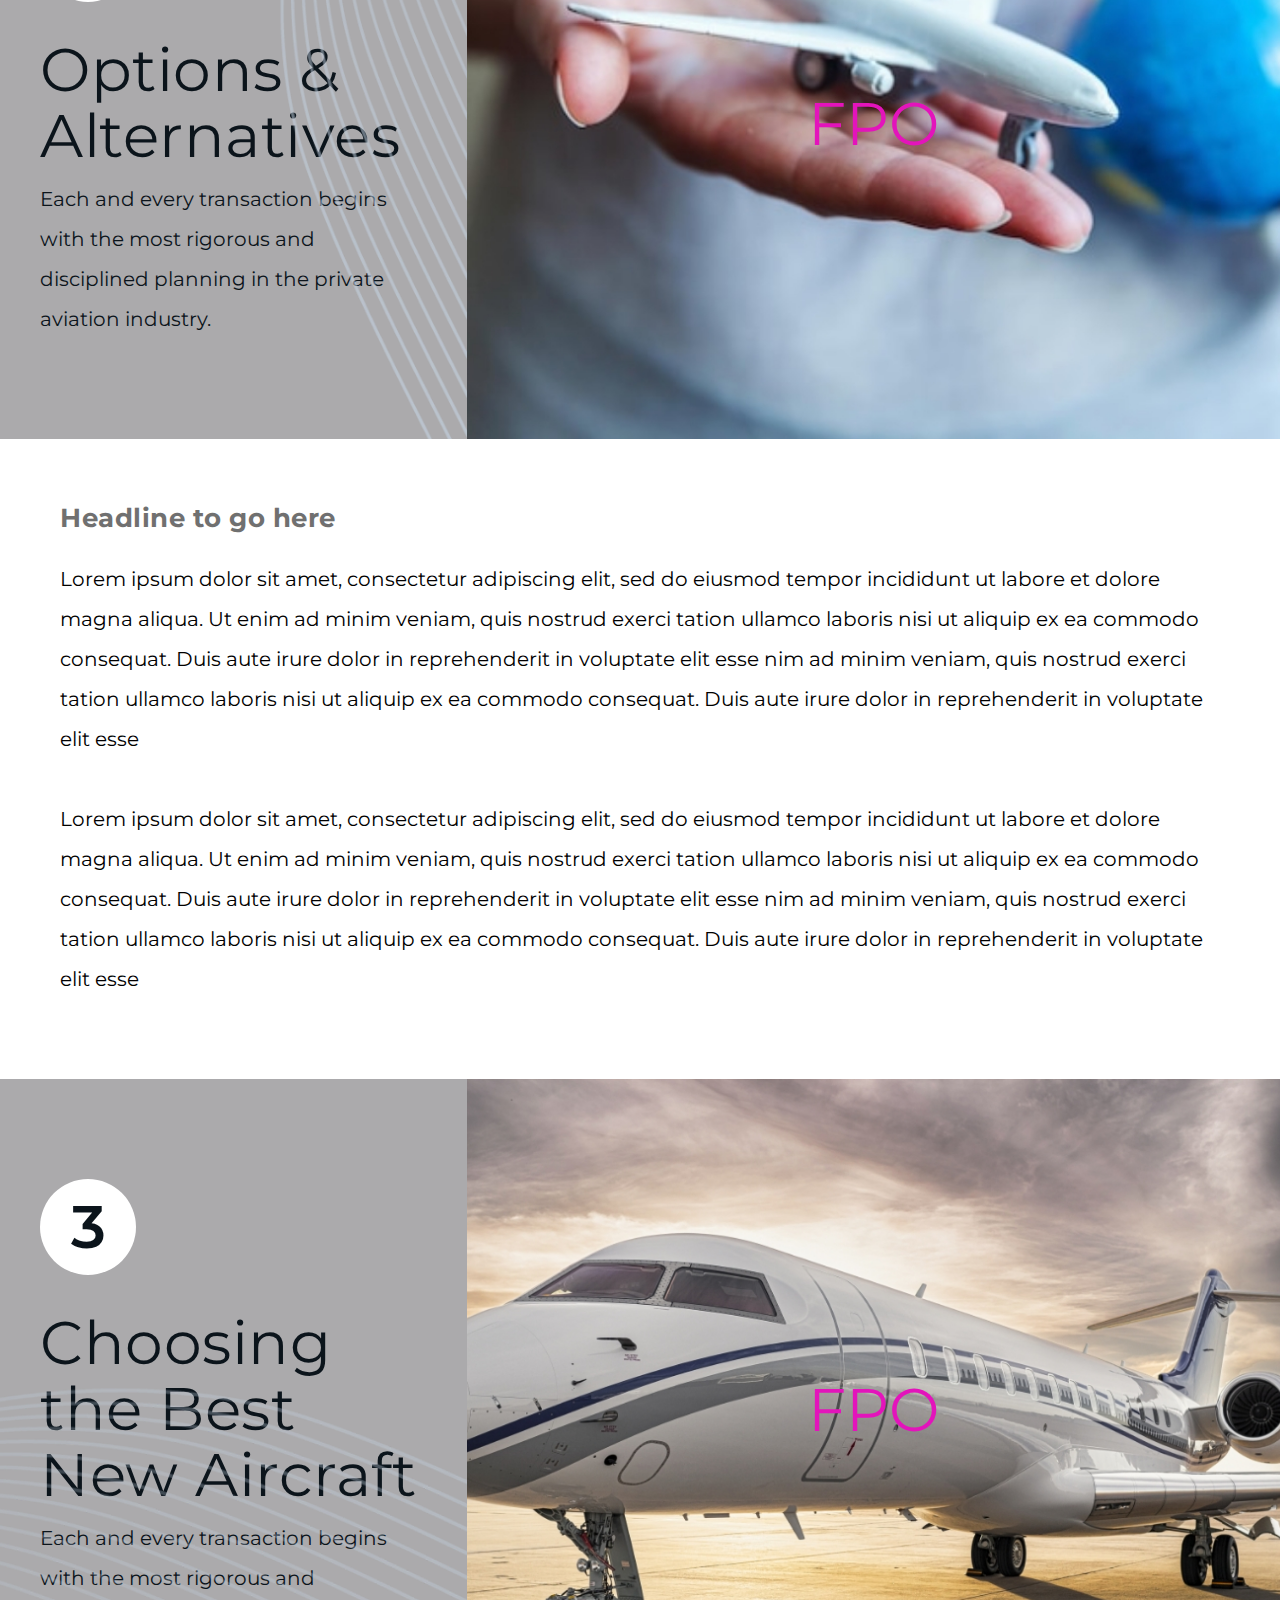
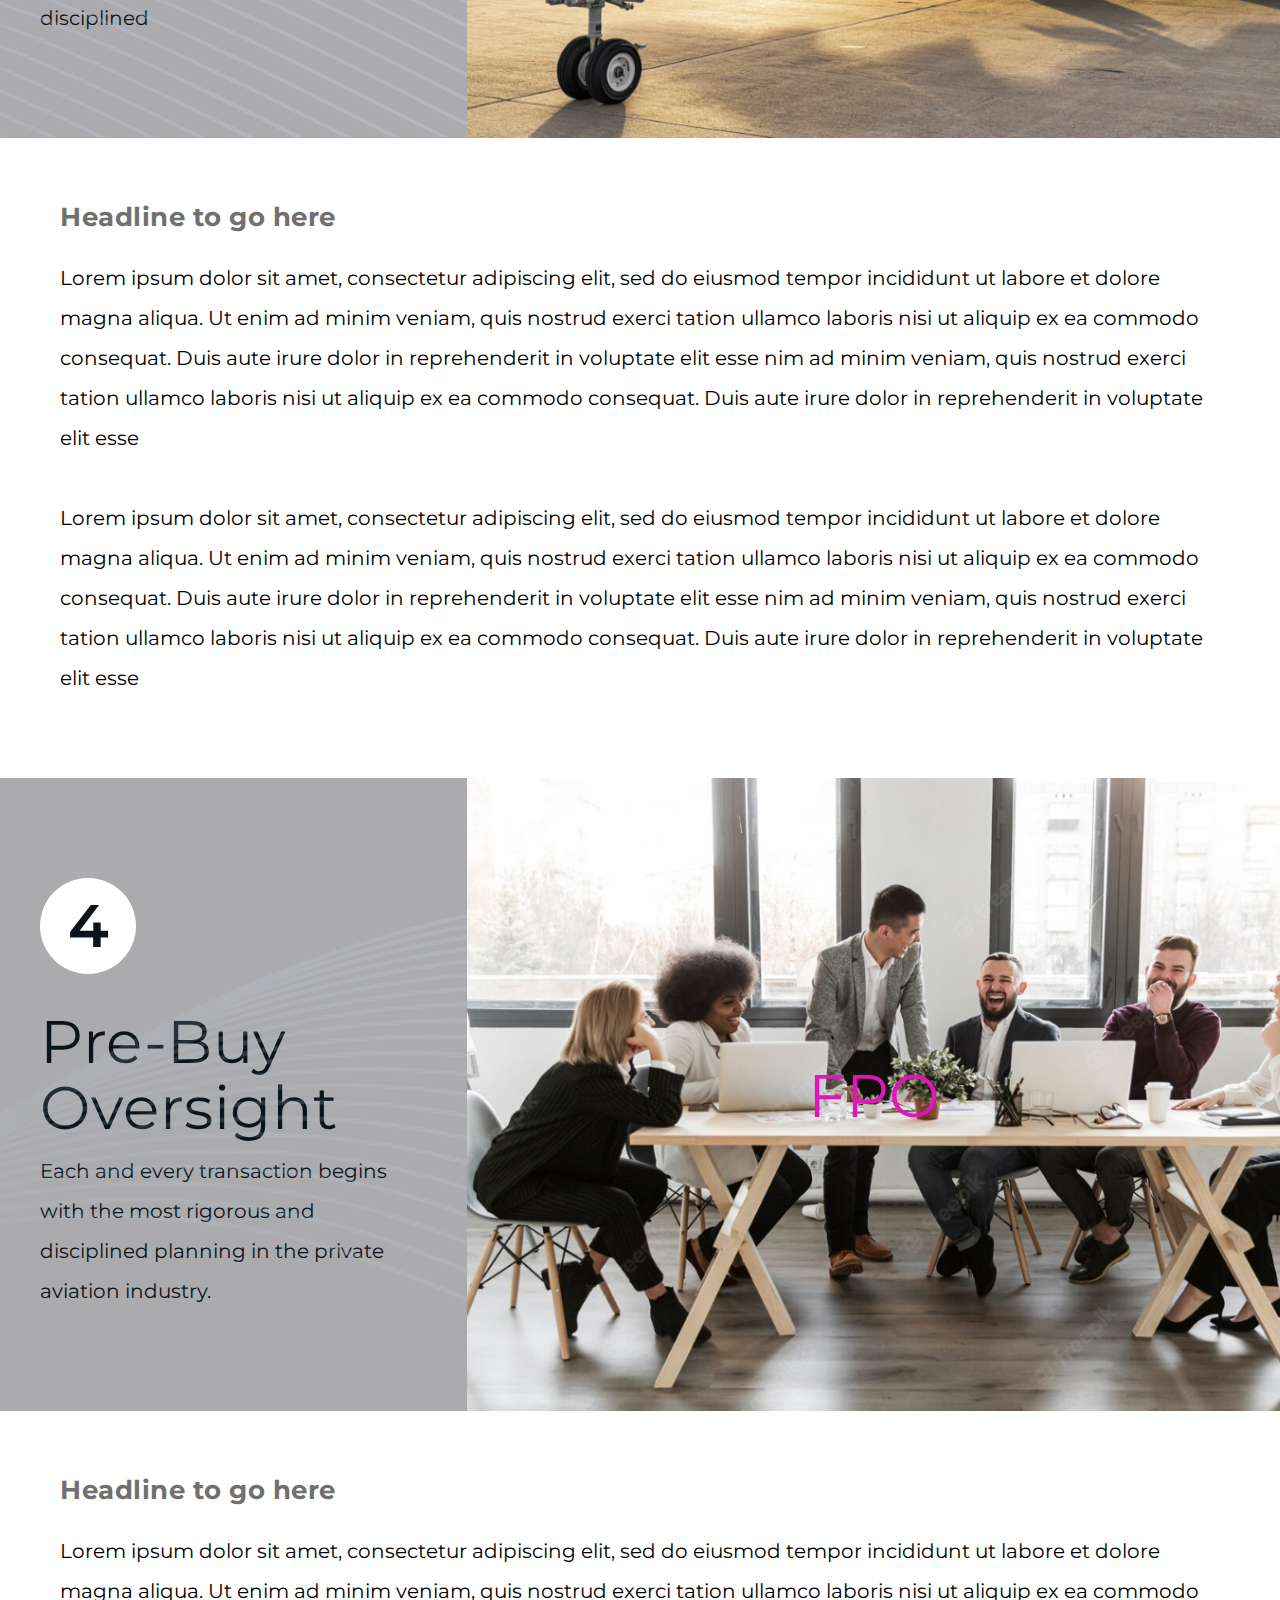
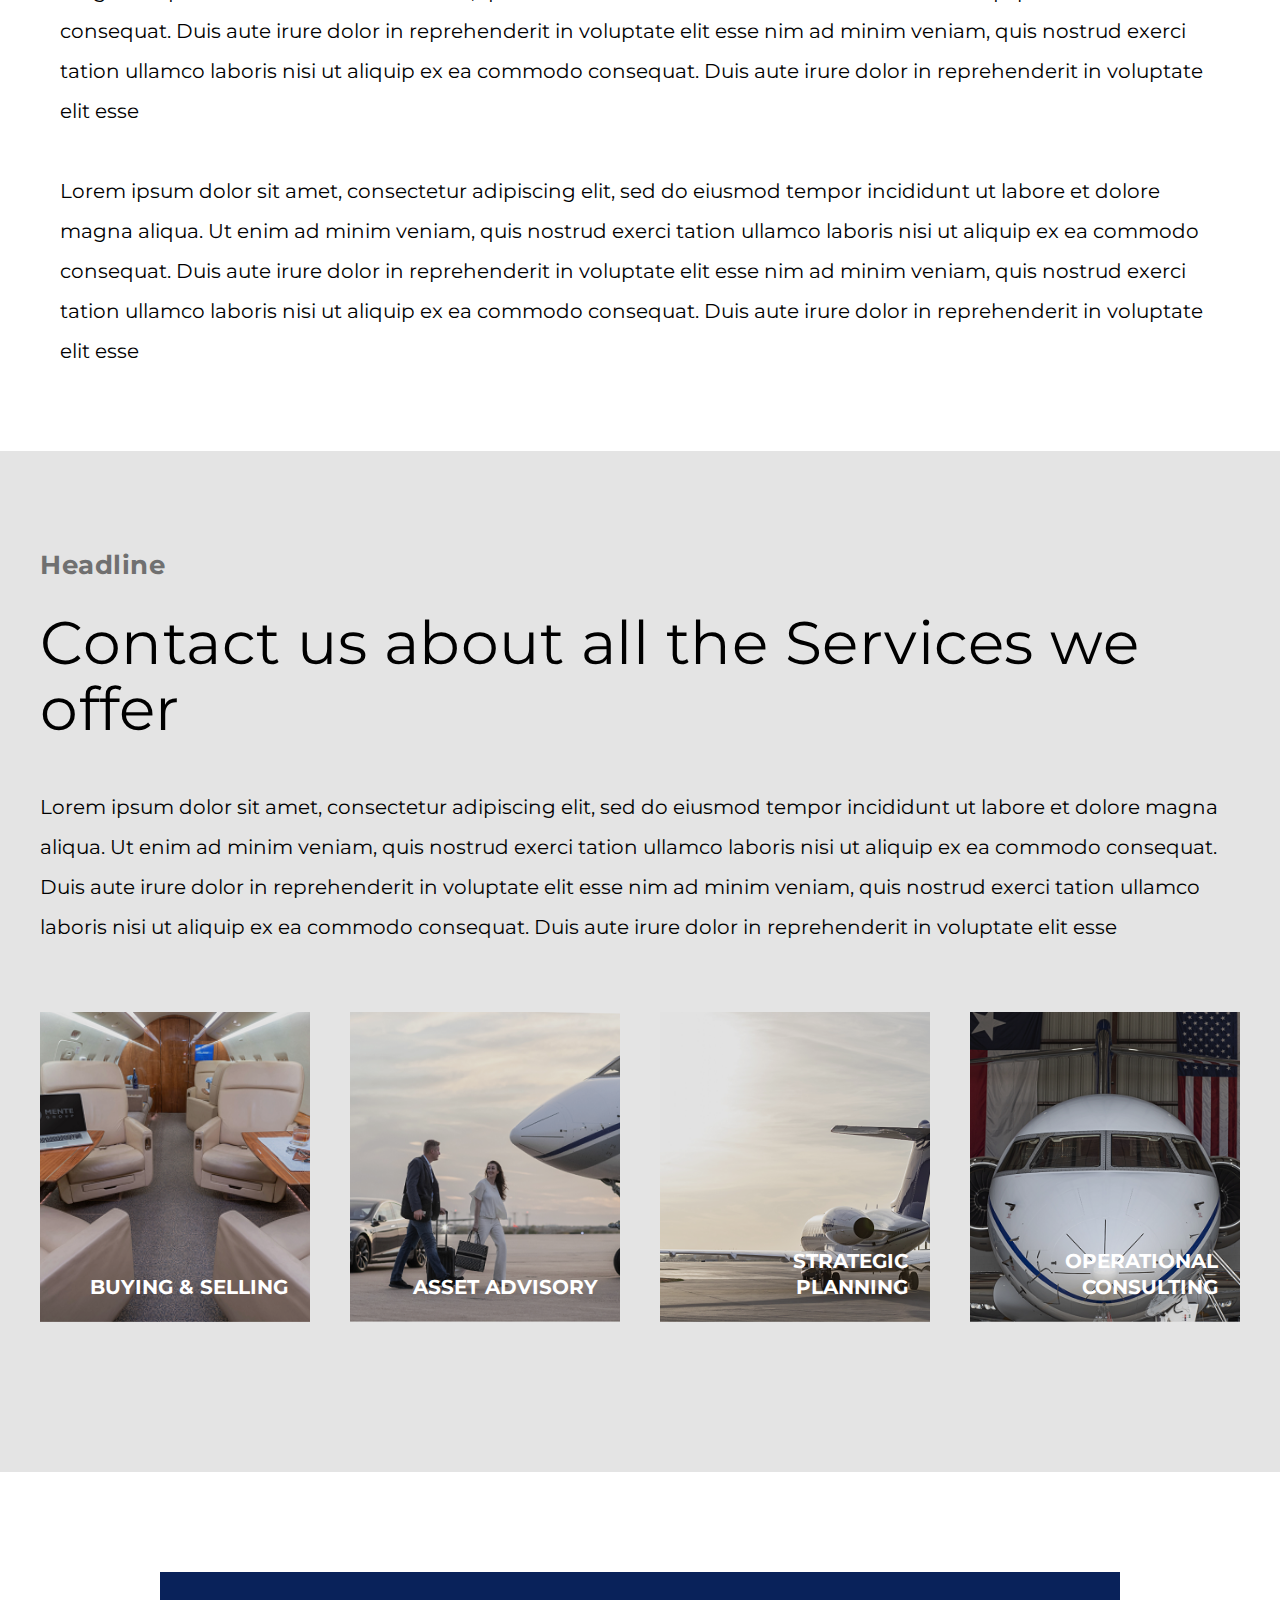
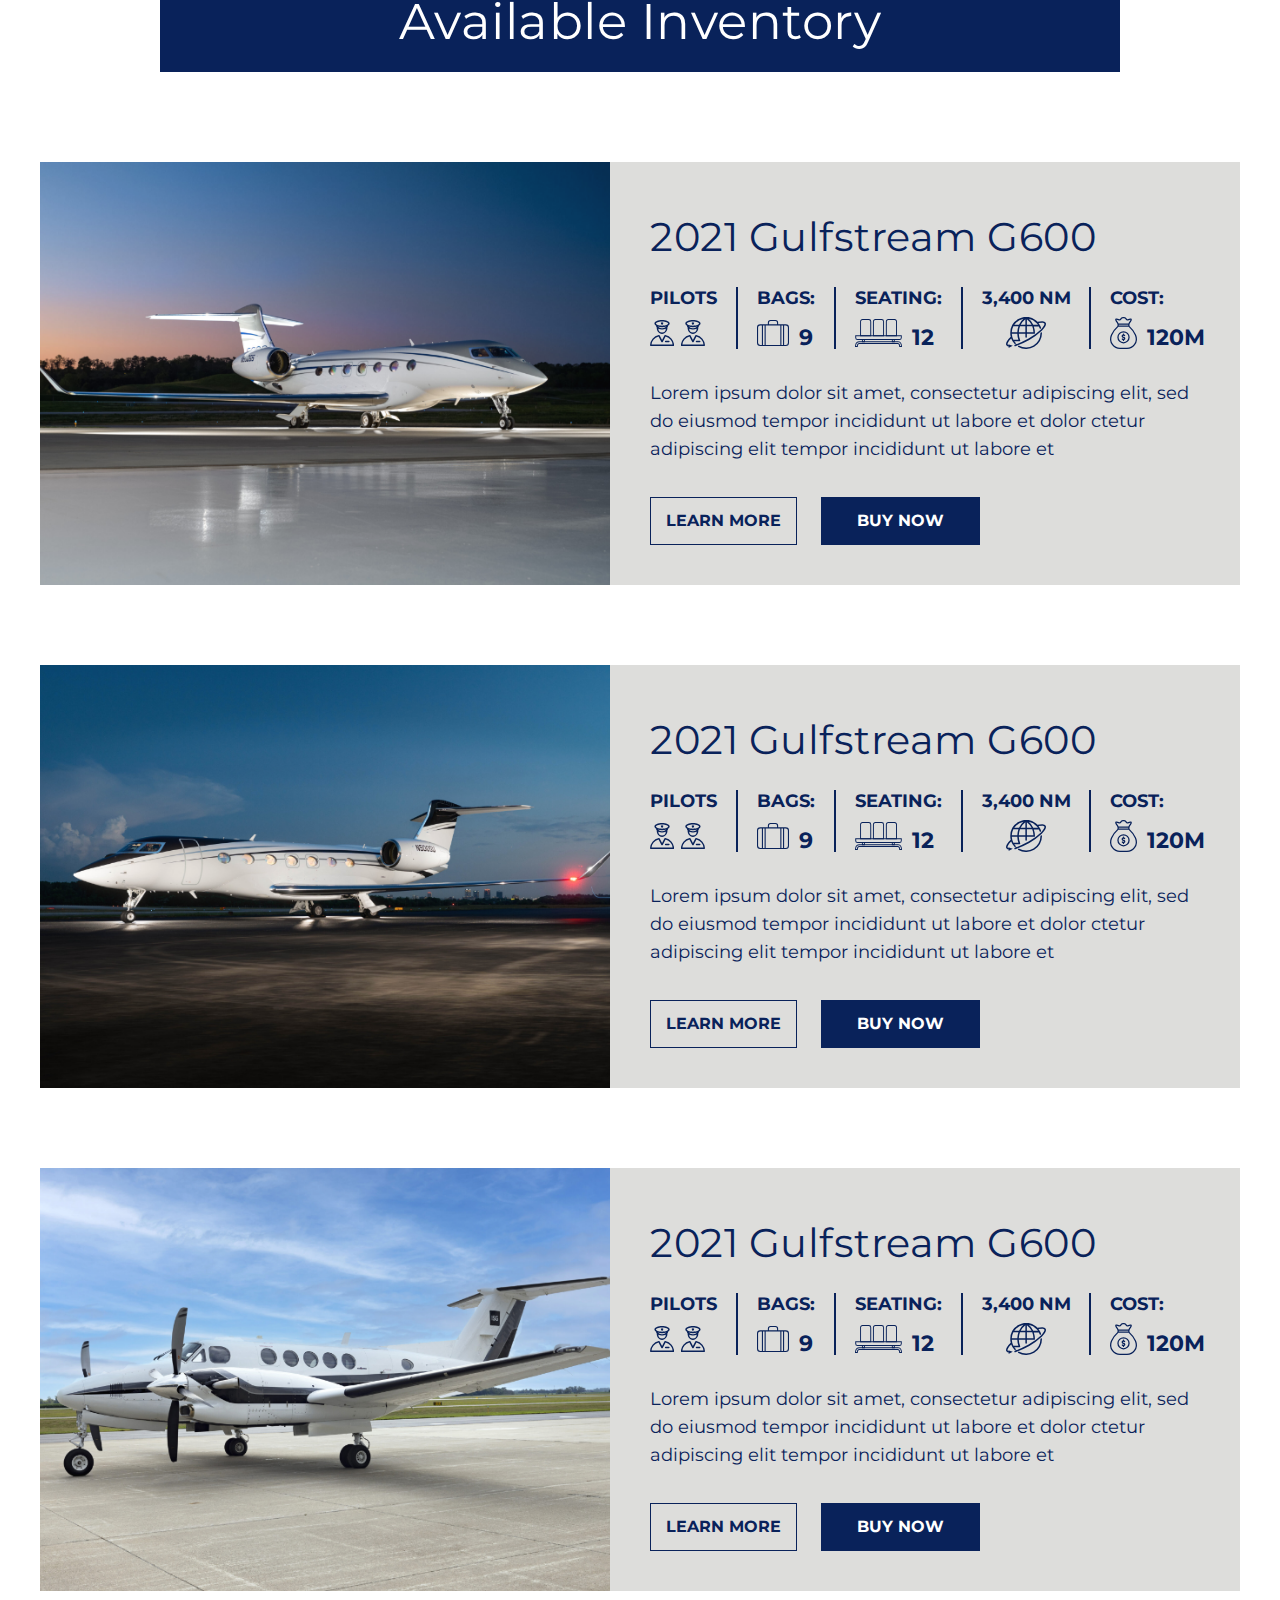
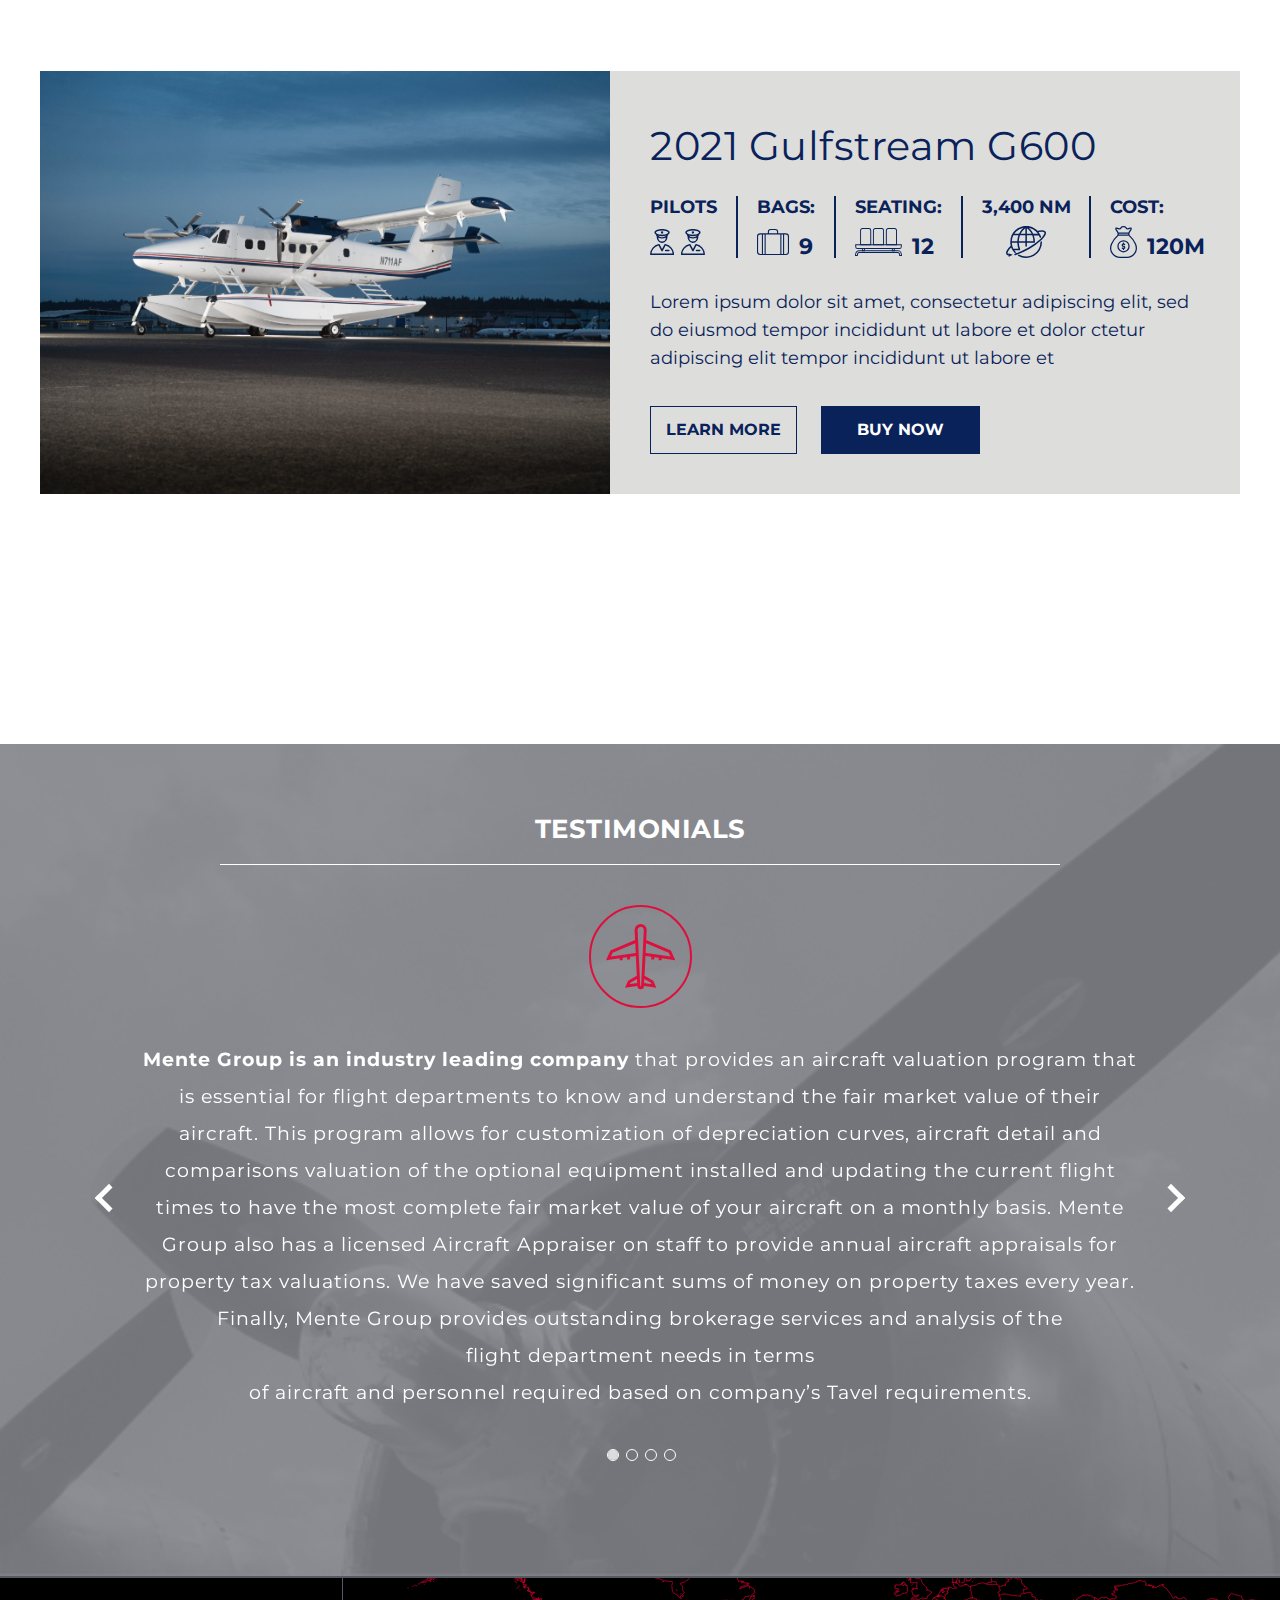
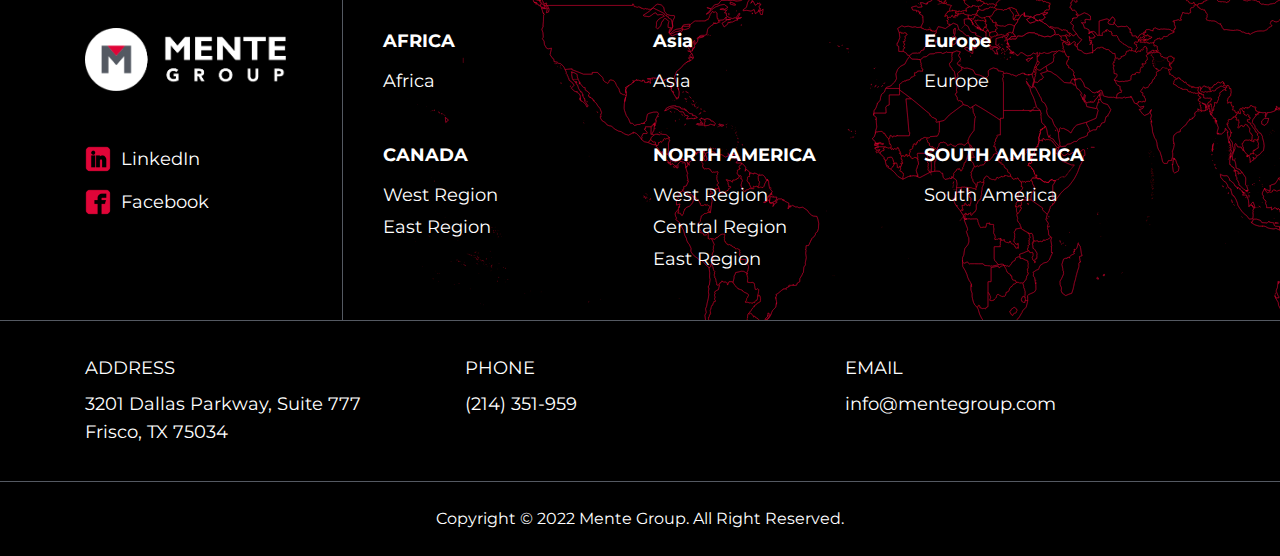
==== commit f5f3df18: "Merge branch 'main' of https://github.com/ovezgeldiyev/mente" ====
--- a/mente/index.html
+++ b/mente/index.html
@@ -1109,7 +1109,7 @@
                   AFRICA
                 </h5>
                 <a href="#">
-                  AFRICA
+                  Africa
                 </a>
               </div>
               <div class="footerItem">
--- a/mente/css/main.css
+++ b/mente/css/main.css
@@ -465,6 +465,8 @@
           justify-content: space-between;
   position: relative;
   z-index: 2;
+  max-width: 1110px;
+  margin: 0 auto;
 }
 .footer .footerMain__inner-social {
   width: calc(25% - 20px);
@@ -556,7 +558,7 @@
   display: block;
   font-size: 18px;
   line-height: 22px;
-  margin-bottom: 20px;
+  margin-bottom: 10px;
 }
 .footer .footerMain__inner-content .footerItem a:last-child {
   margin-bottom: unset;
@@ -565,7 +567,7 @@
   position: absolute;
   left: 29%;
   top: 50%;
-  width: 66%;
+  width: 100%;
   height: 100%;
   -webkit-transform: translateY(-50%);
           transform: translateY(-50%);
@@ -593,6 +595,8 @@
           justify-content: space-between;
   padding: 35px 0;
   position: relative;
+  max-width: 1110px;
+  margin: 0 auto;
 }
 .footer .footerInfo__inner-item {
   width: calc(33.3% - 20px);
@@ -600,9 +604,10 @@
 .footer .footerInfo__inner h5 {
   color: #fff;
   font-size: 18px;
-  line-height: 28px;
-  margin-bottom: 16px;
+  line-height: 24px;
+  margin-bottom: 10px;
   font-weight: 400;
+  text-transform: uppercase;
 }
 .footer .footerInfo__inner P {
   font-size: 18px;
@@ -1712,6 +1717,9 @@
   .footer .footerMain__inner-content {
     width: calc(70% - 20px);
   }
+  .footer .footerMain__bg {
+    width: 100%;
+  }
   .footer .footerInfo__inner p {
     font-size: 17px;
   }
@@ -2152,7 +2160,7 @@
     width: 100%;
     left: 0;
     z-index: 1;
-    height: calc(100% - 30px);
+    height: calc(100% - 50px);
   }
   .footer .footerMain__bg img {
     -o-object-position: center;
@@ -2563,6 +2571,9 @@
   .footer .footerMain__inner-content .footerItem {
     width: calc(50% - 20px);
     padding-bottom: 30px;
+  }
+  .footer .footerMain__bg {
+    height: calc(100% - 80px);
   }
   .footer .footerInfo__inner {
     padding: 24px 0;
@@ -3189,6 +3200,22 @@
   .inventory__inner-main .inventoryItem__content-row hr {
     display: none;
   }
+}
+@media (max-width: 320px) {
+  .inventory__inner h2 {
+    font-size: 25px;
+    line-height: 30px;
+    padding: 10px 0;
+  }
+  .inventory__inner-main .inventoryItem__image img {
+    max-height: 250px;
+    min-height: 250px;
+  }
+  .inventory__inner-main .inventoryItem__content-row {
+    -webkit-box-pack: justify;
+        -ms-flex-pack: justify;
+            justify-content: space-between;
+  }
 
   .footer .footerMain__inner {
     padding-top: 30px;
@@ -3207,22 +3234,6 @@
         -ms-flex-align: start;
             align-items: flex-start;
     text-align: left;
-  }
-}
-@media (max-width: 320px) {
-  .inventory__inner h2 {
-    font-size: 25px;
-    line-height: 30px;
-    padding: 10px 0;
-  }
-  .inventory__inner-main .inventoryItem__image img {
-    max-height: 250px;
-    min-height: 250px;
-  }
-  .inventory__inner-main .inventoryItem__content-row {
-    -webkit-box-pack: justify;
-        -ms-flex-pack: justify;
-            justify-content: space-between;
   }
 }
 /* Slider */
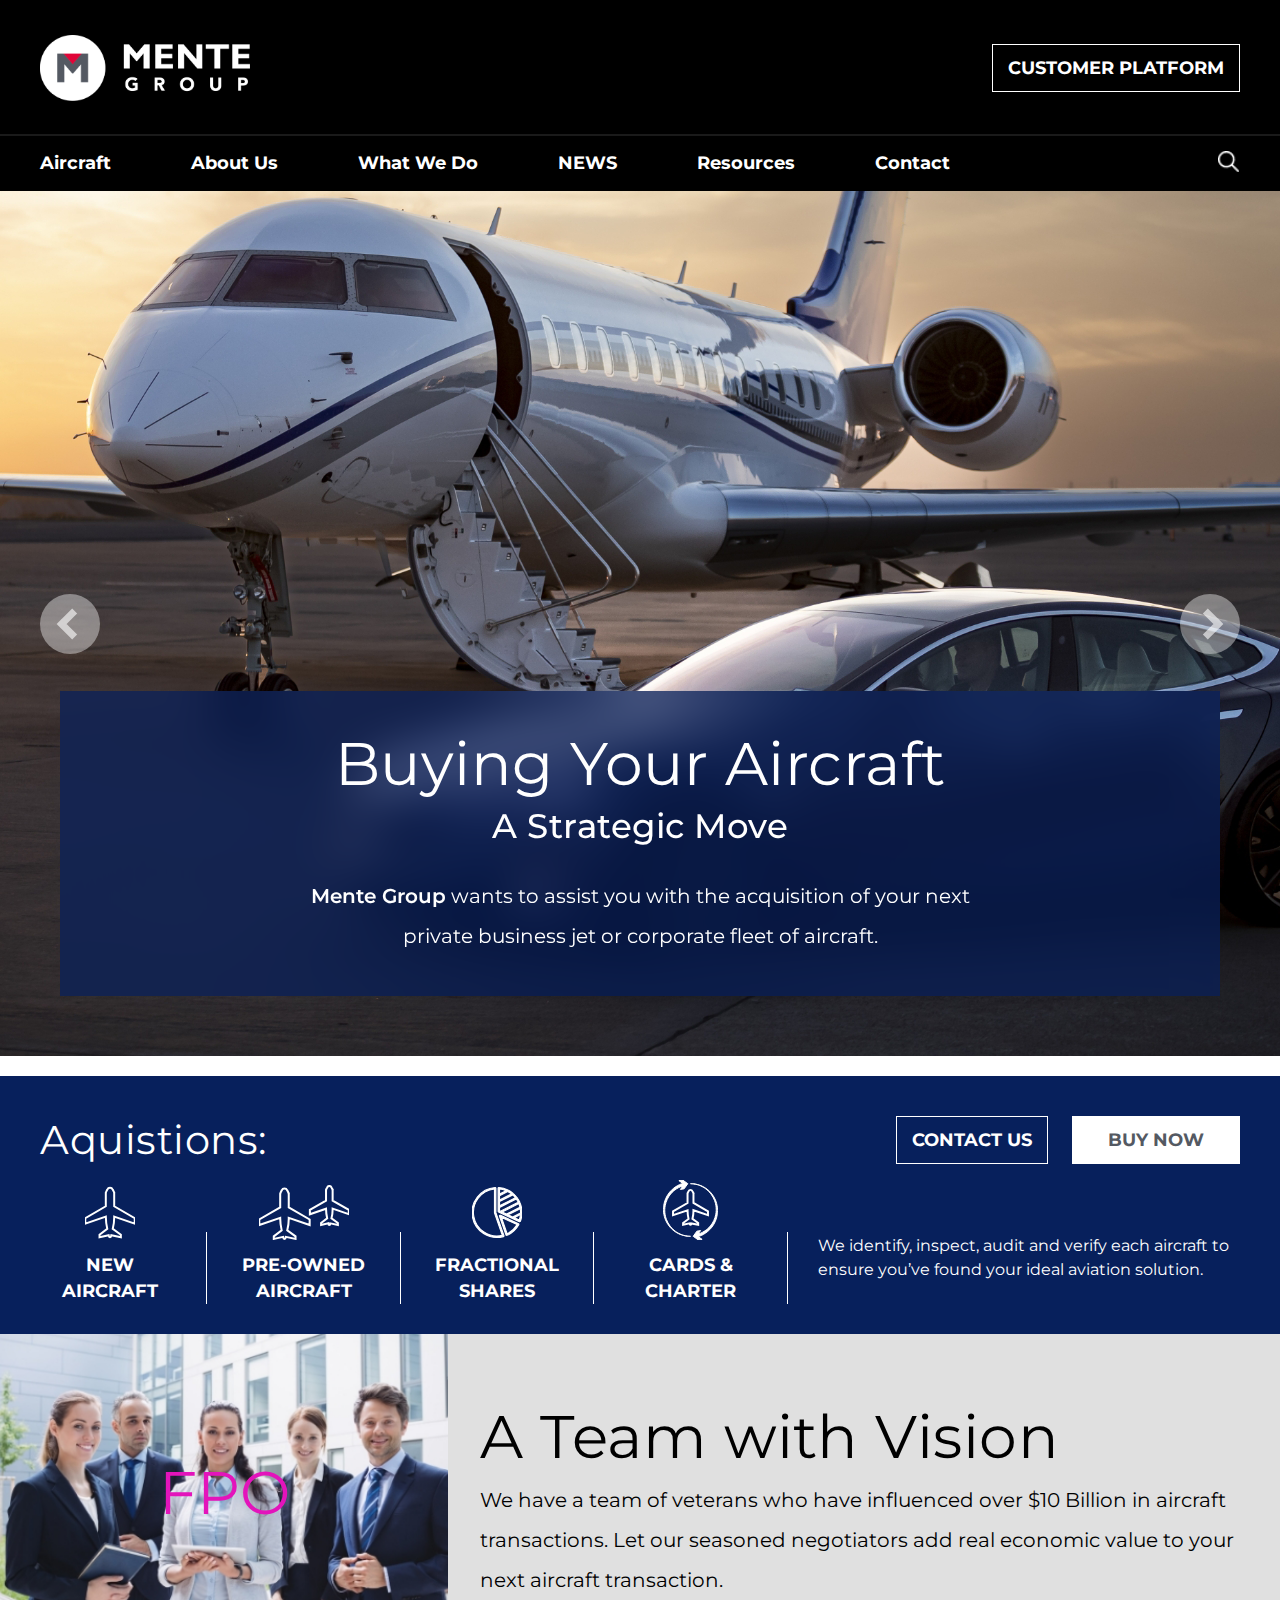
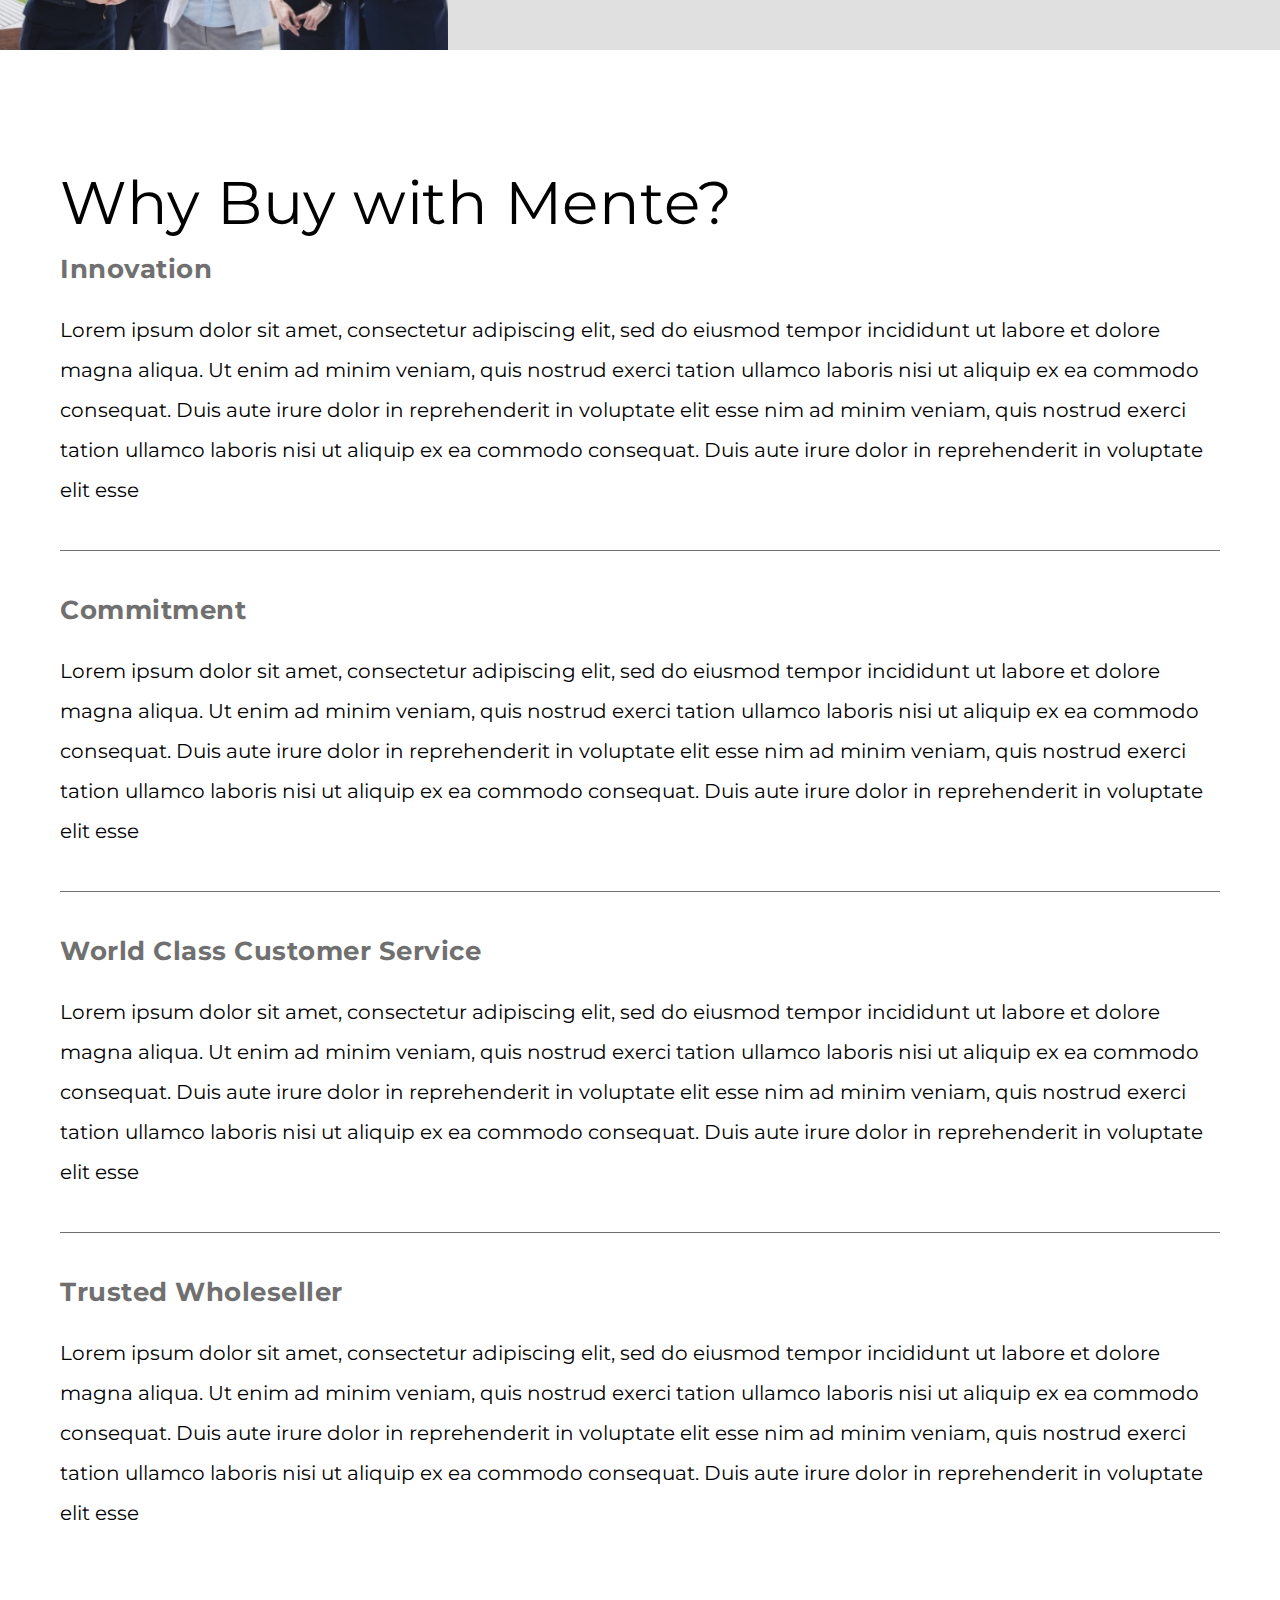
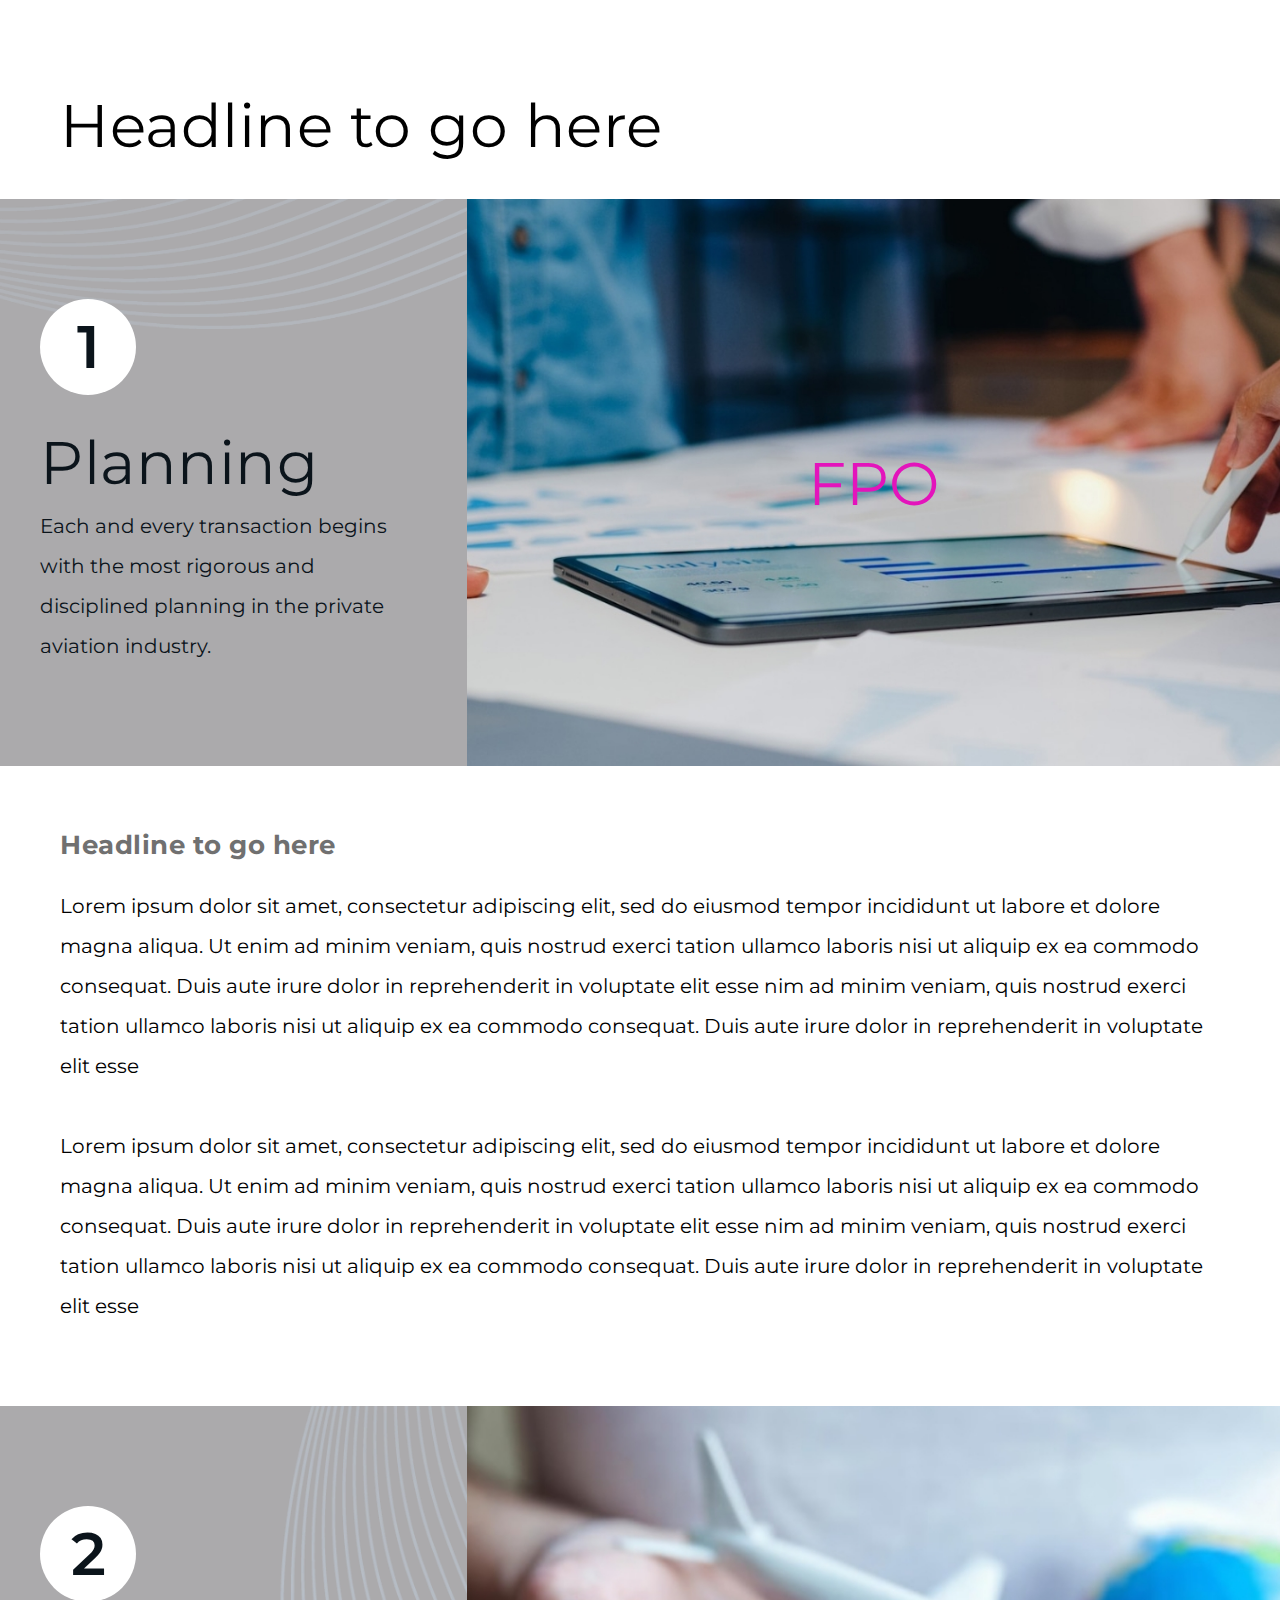
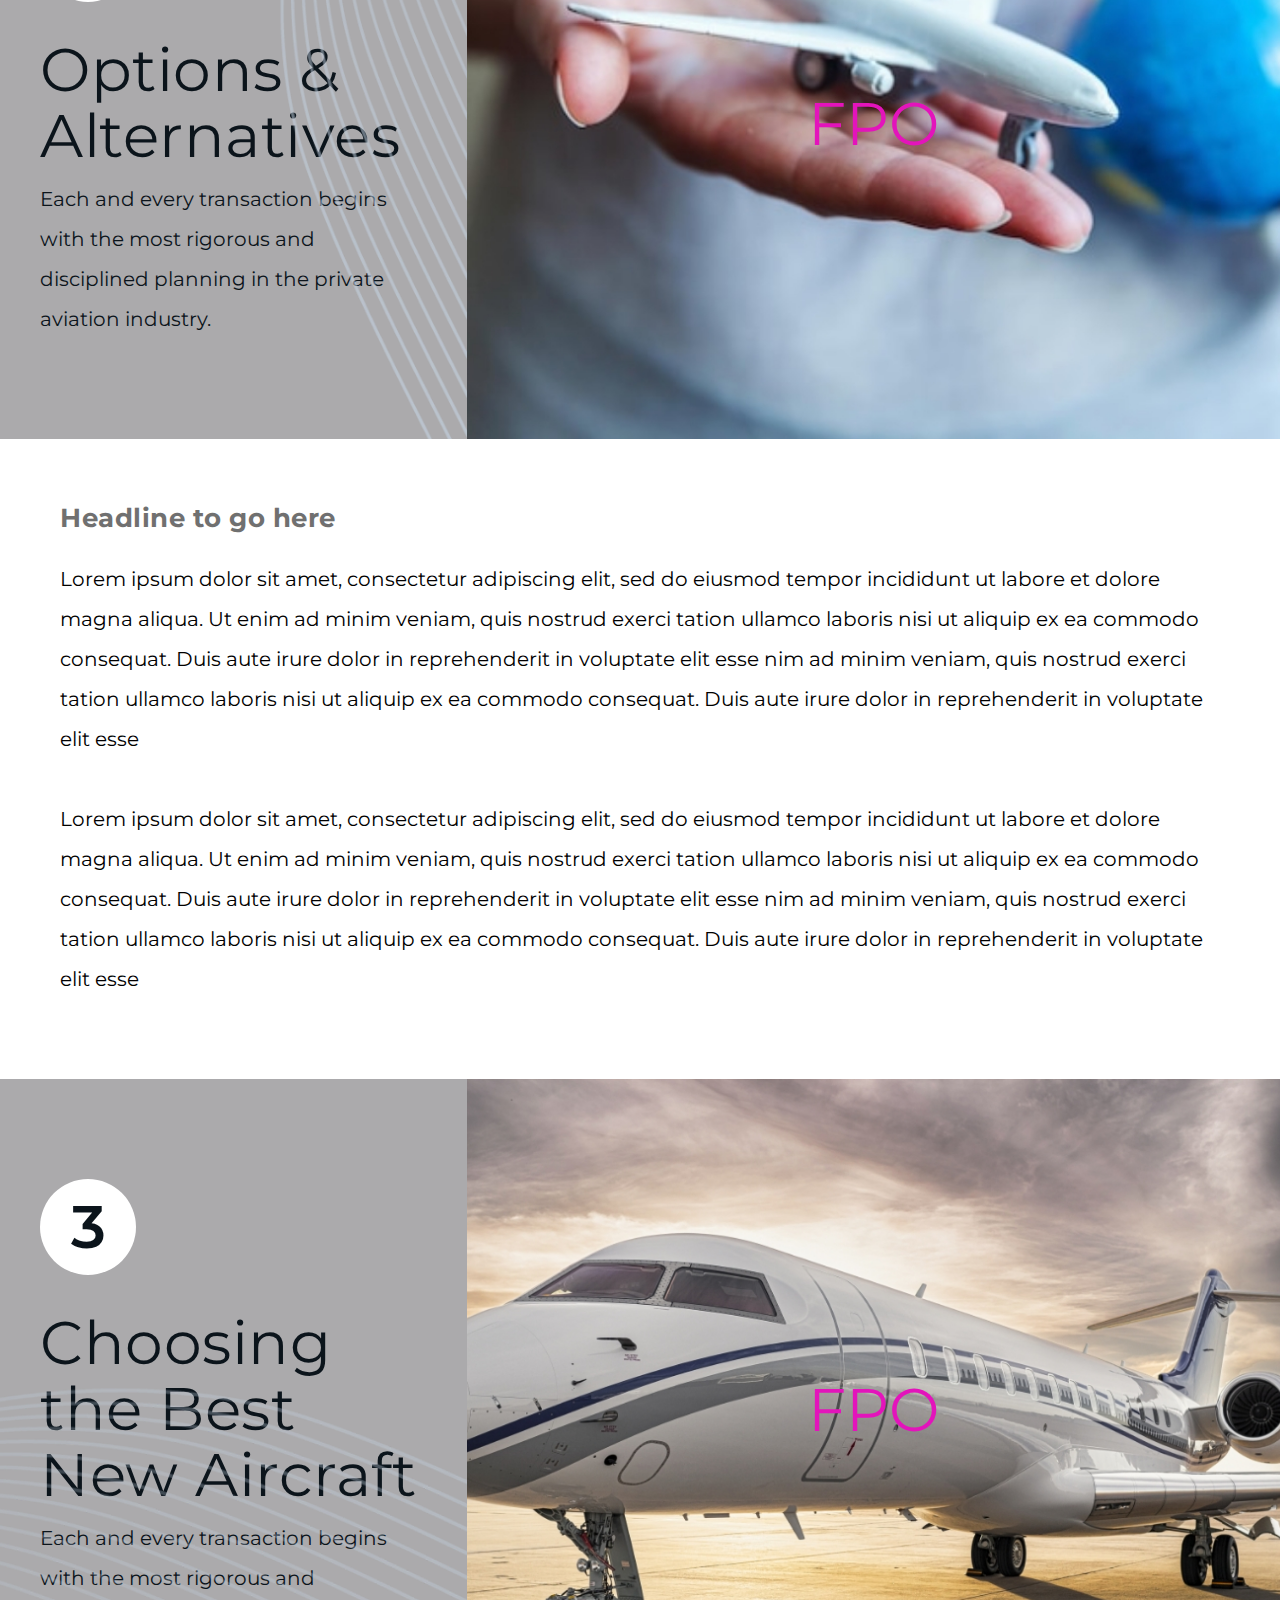
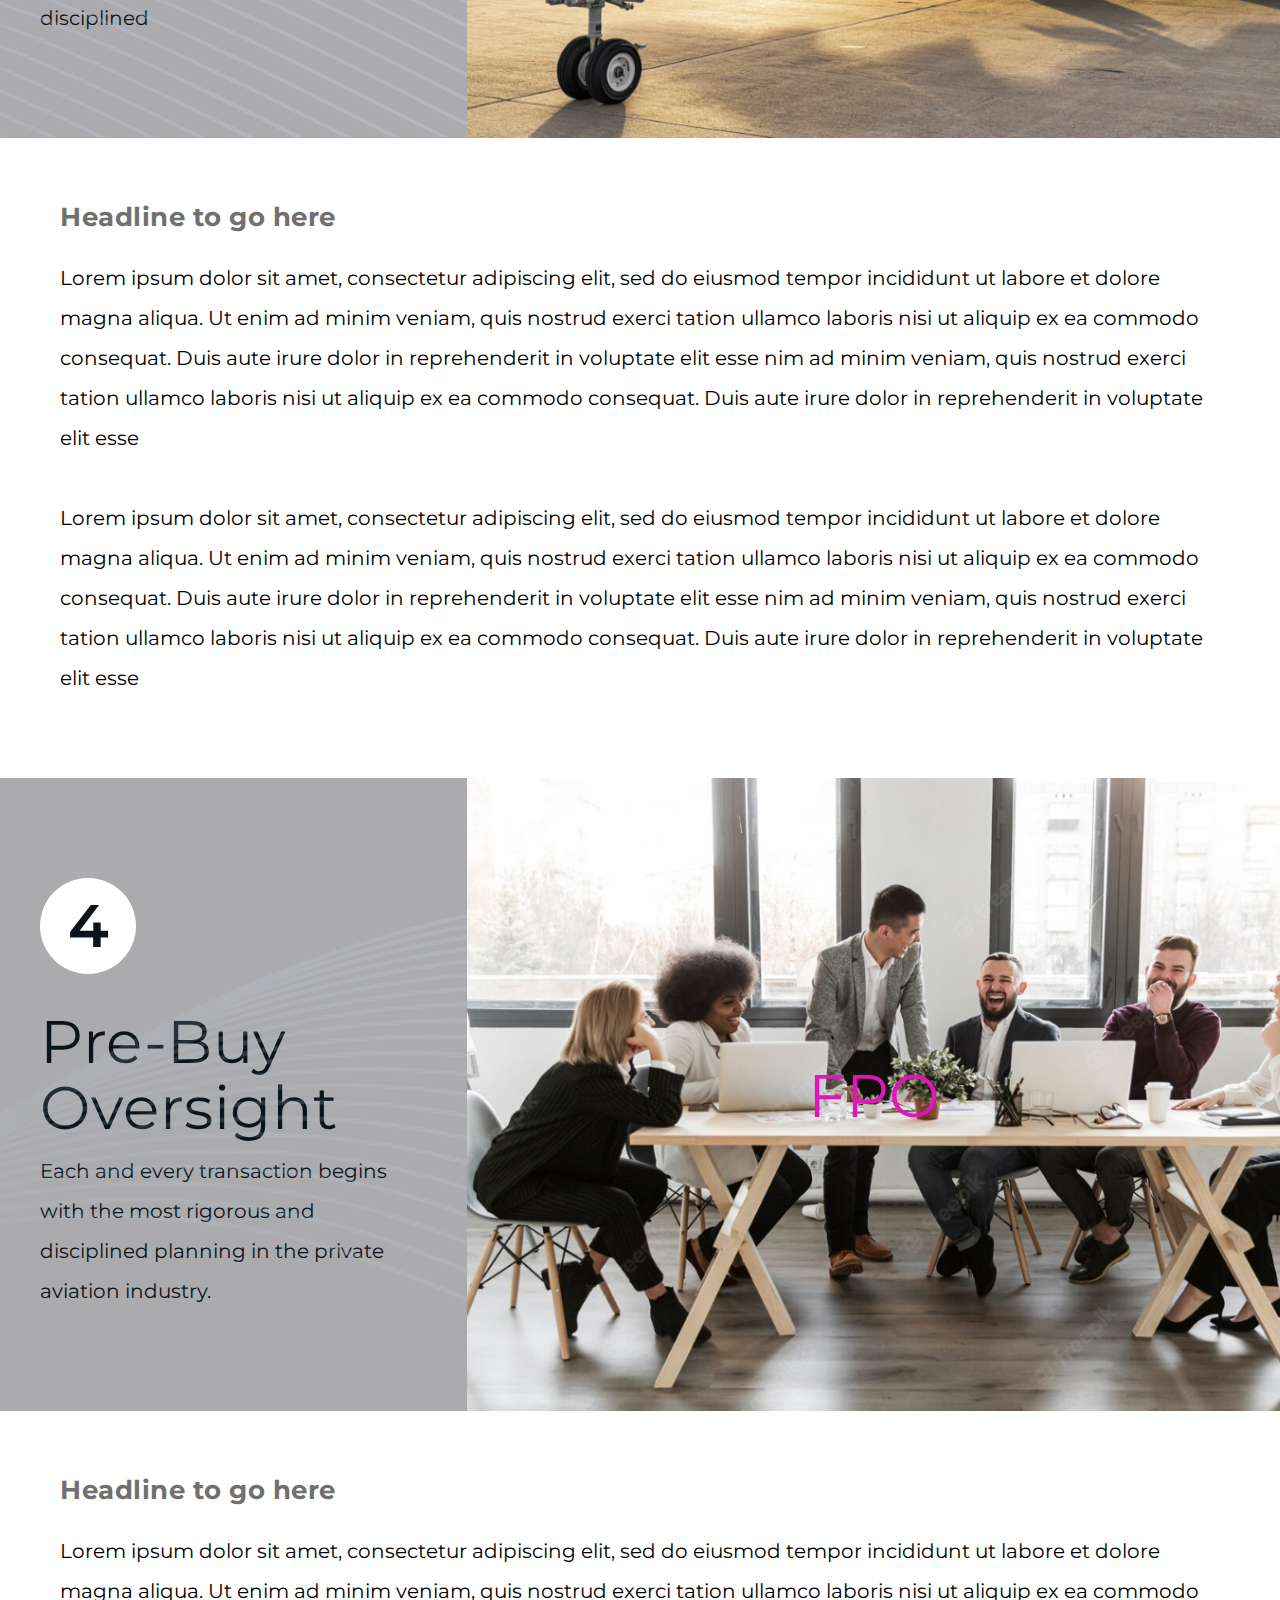
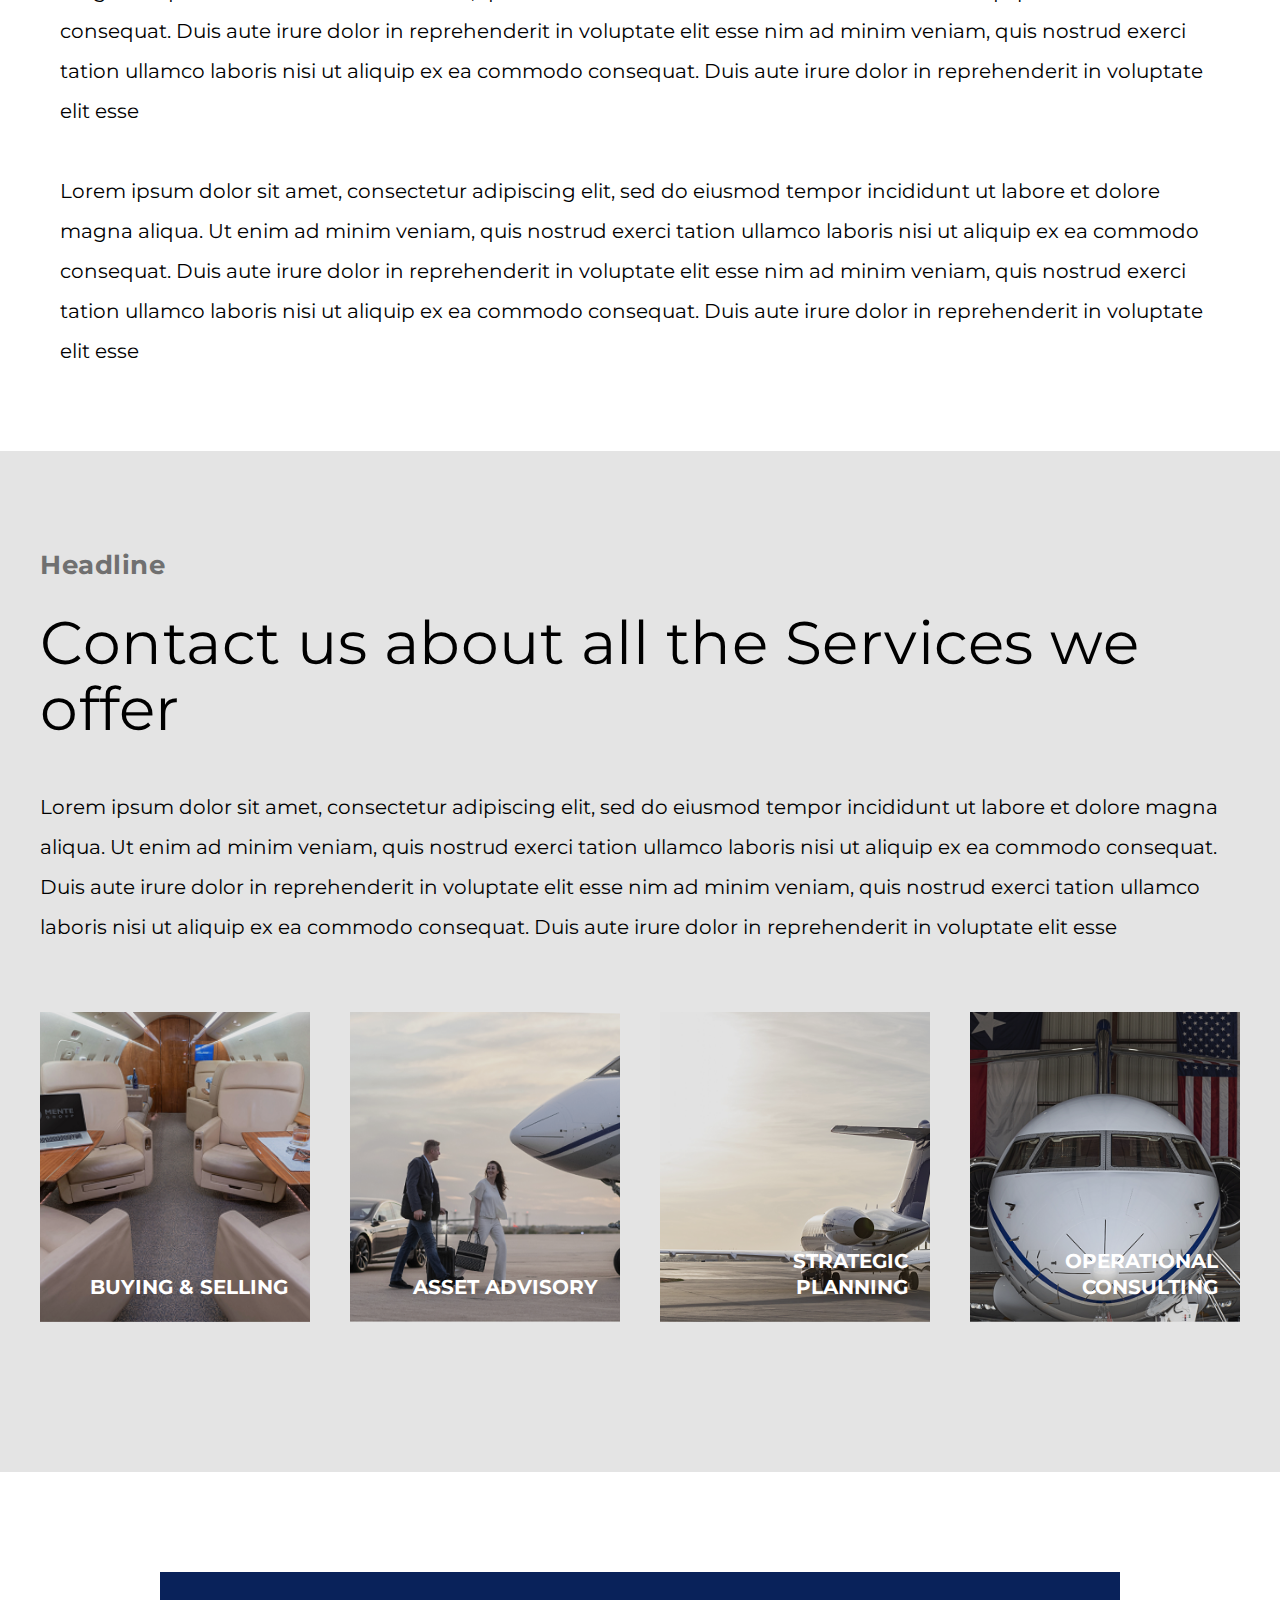
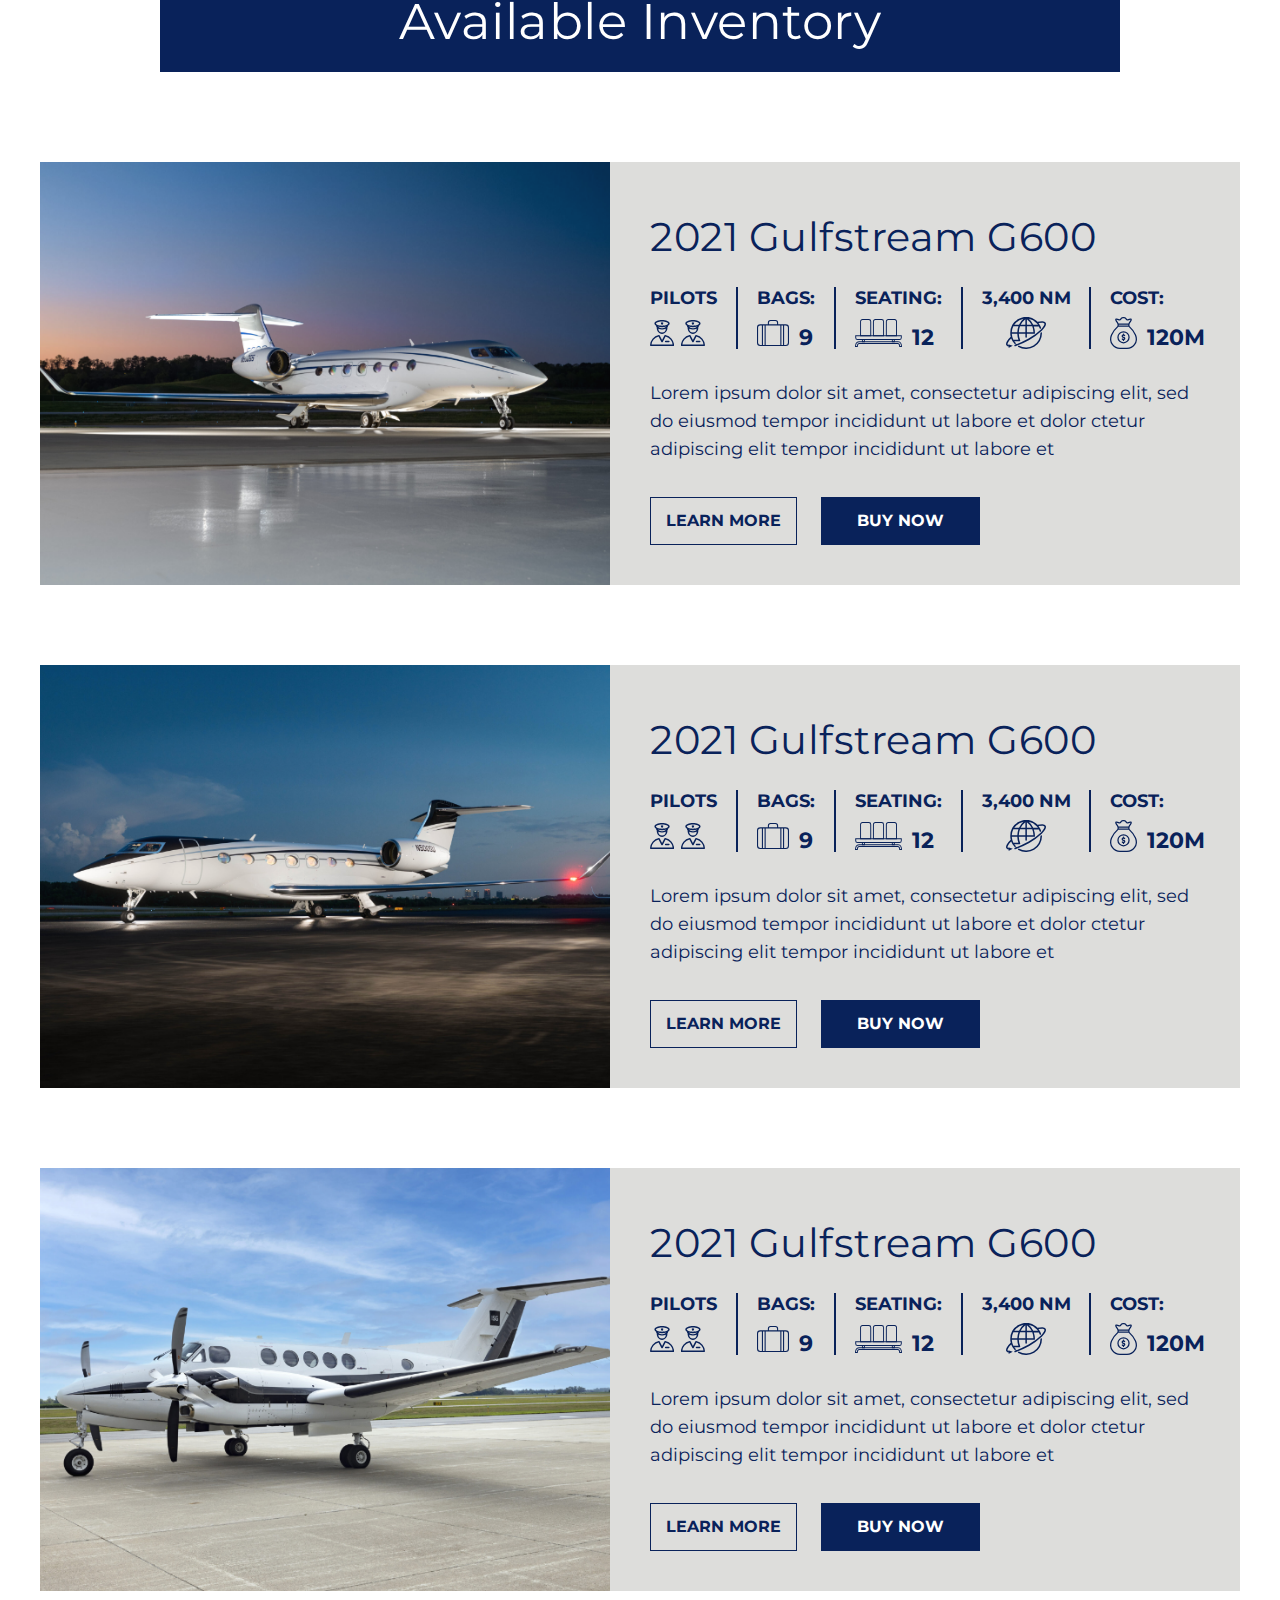
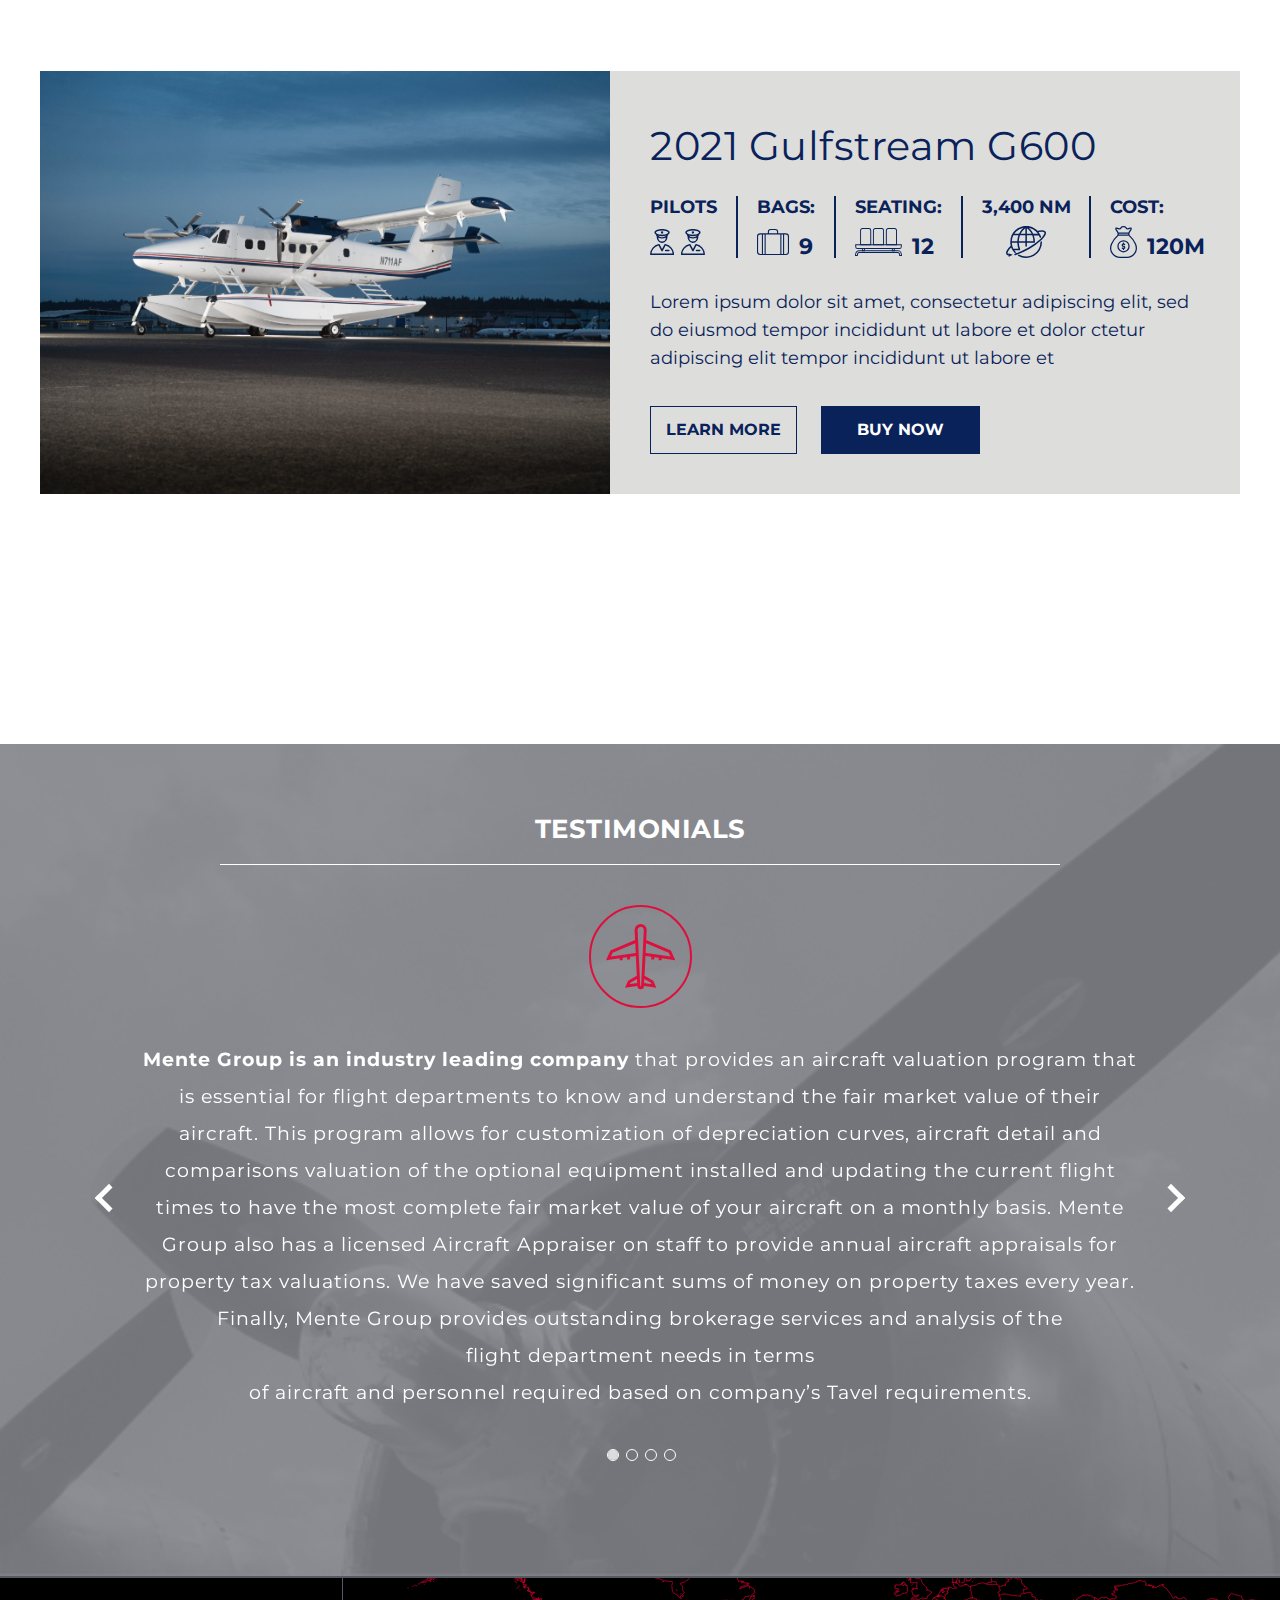
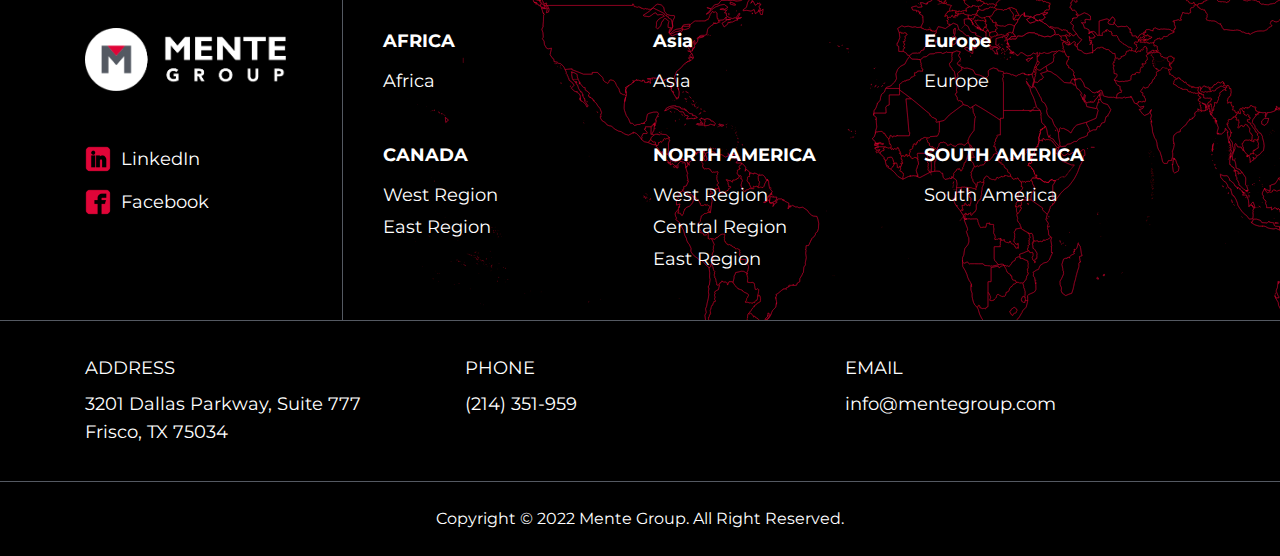
==== commit 4e80f64c: "asdasdasdasdasdsadsd" ====
--- a/mente/index.html
+++ b/mente/index.html
@@ -13,7 +13,7 @@
   <body>
     <!-- header start
     =========================================== -->
-    <header class="header">
+    <header class="header" id="header">
       <div class="auto__container">
         <div class="header__inner">
           <div class="header__inner-top">
--- a/mente/css/main.css
+++ b/mente/css/main.css
@@ -245,6 +245,9 @@
           animation-name: sticky;
   -webkit-animation-duration: 0.4s;
           animation-duration: 0.4s;
+  background: rgba(0, 0, 0, 0.5);
+  -webkit-backdrop-filter: blur(30px);
+          backdrop-filter: blur(30px);
 }
 .header__inner {
   display: -webkit-box;
@@ -266,6 +269,18 @@
   -webkit-box-align: center;
       -ms-flex-align: center;
           align-items: center;
+  position: relative;
+}
+.header__inner-top::before {
+  content: "";
+  position: absolute;
+  bottom: 0;
+  left: 50%;
+  -webkit-transform: translateX(-50%);
+          transform: translateX(-50%);
+  background-color: rgba(255, 255, 255, 0.1);
+  width: 200%;
+  height: 2px;
 }
 .header__inner-top .button {
   border: 1px solid #fff;
@@ -281,6 +296,7 @@
   -webkit-box-align: center;
       -ms-flex-align: center;
           align-items: center;
+  padding: 6px 0;
 }
 .header__inner-bottom button {
   background-color: transparent;
@@ -296,6 +312,11 @@
   -webkit-box-align: center;
       -ms-flex-align: center;
           align-items: center;
+  -webkit-transition: 0.3s ease;
+  transition: 0.3s ease;
+}
+.header__inner-bottom button:hover {
+  opacity: 0.8;
 }
 .header__inner-bottom button img {
   width: 100%;
@@ -356,6 +377,10 @@
   font-size: 18px;
   line-height: 20px;
   font-weight: 700;
+}
+.nav__inner a:hover {
+  color: #e00538;
+  opacity: 1;
 }
 
 .close {
@@ -1833,6 +1858,11 @@
     margin: 15px 15px 15px auto;
   }
 
+  .header.sticky {
+    background: rgba(0, 0, 0, 0.5);
+    -webkit-backdrop-filter: unset;
+            backdrop-filter: unset;
+  }
   .header__inner-logo {
     width: 150px;
   }
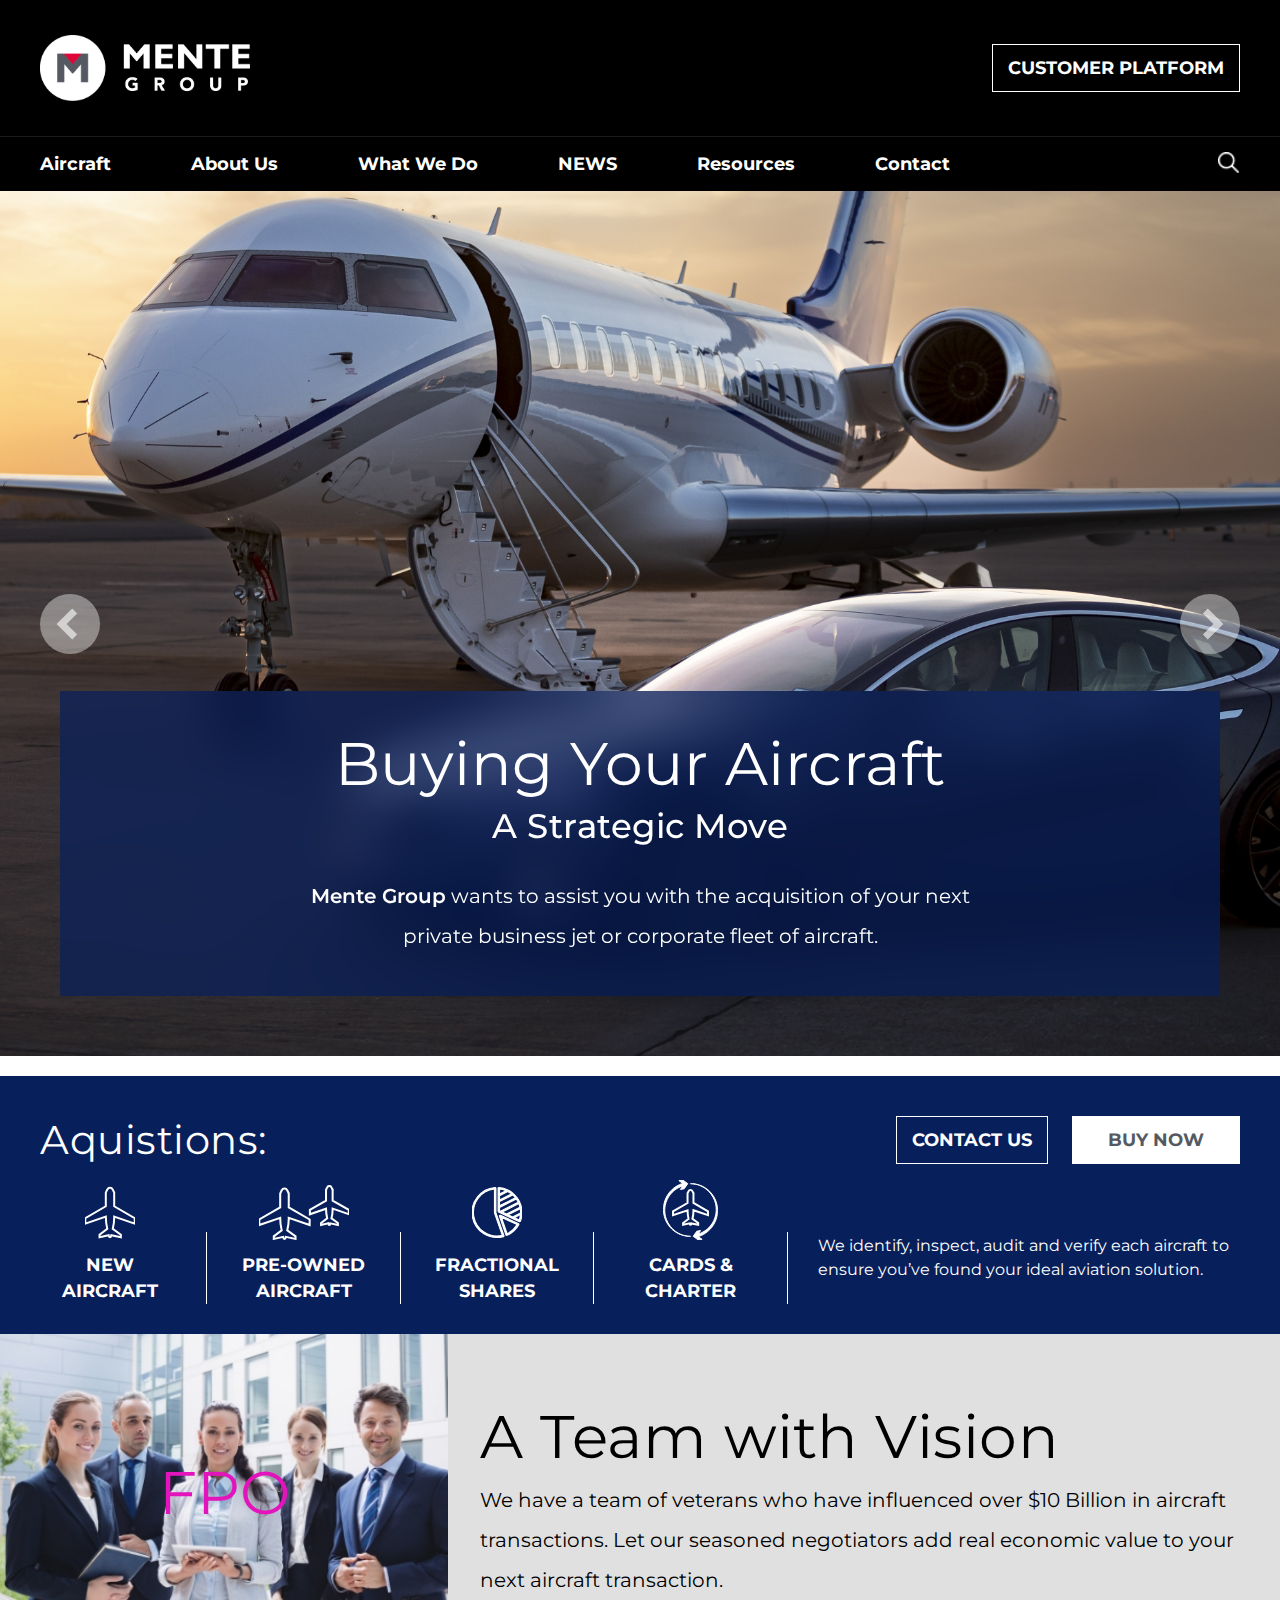
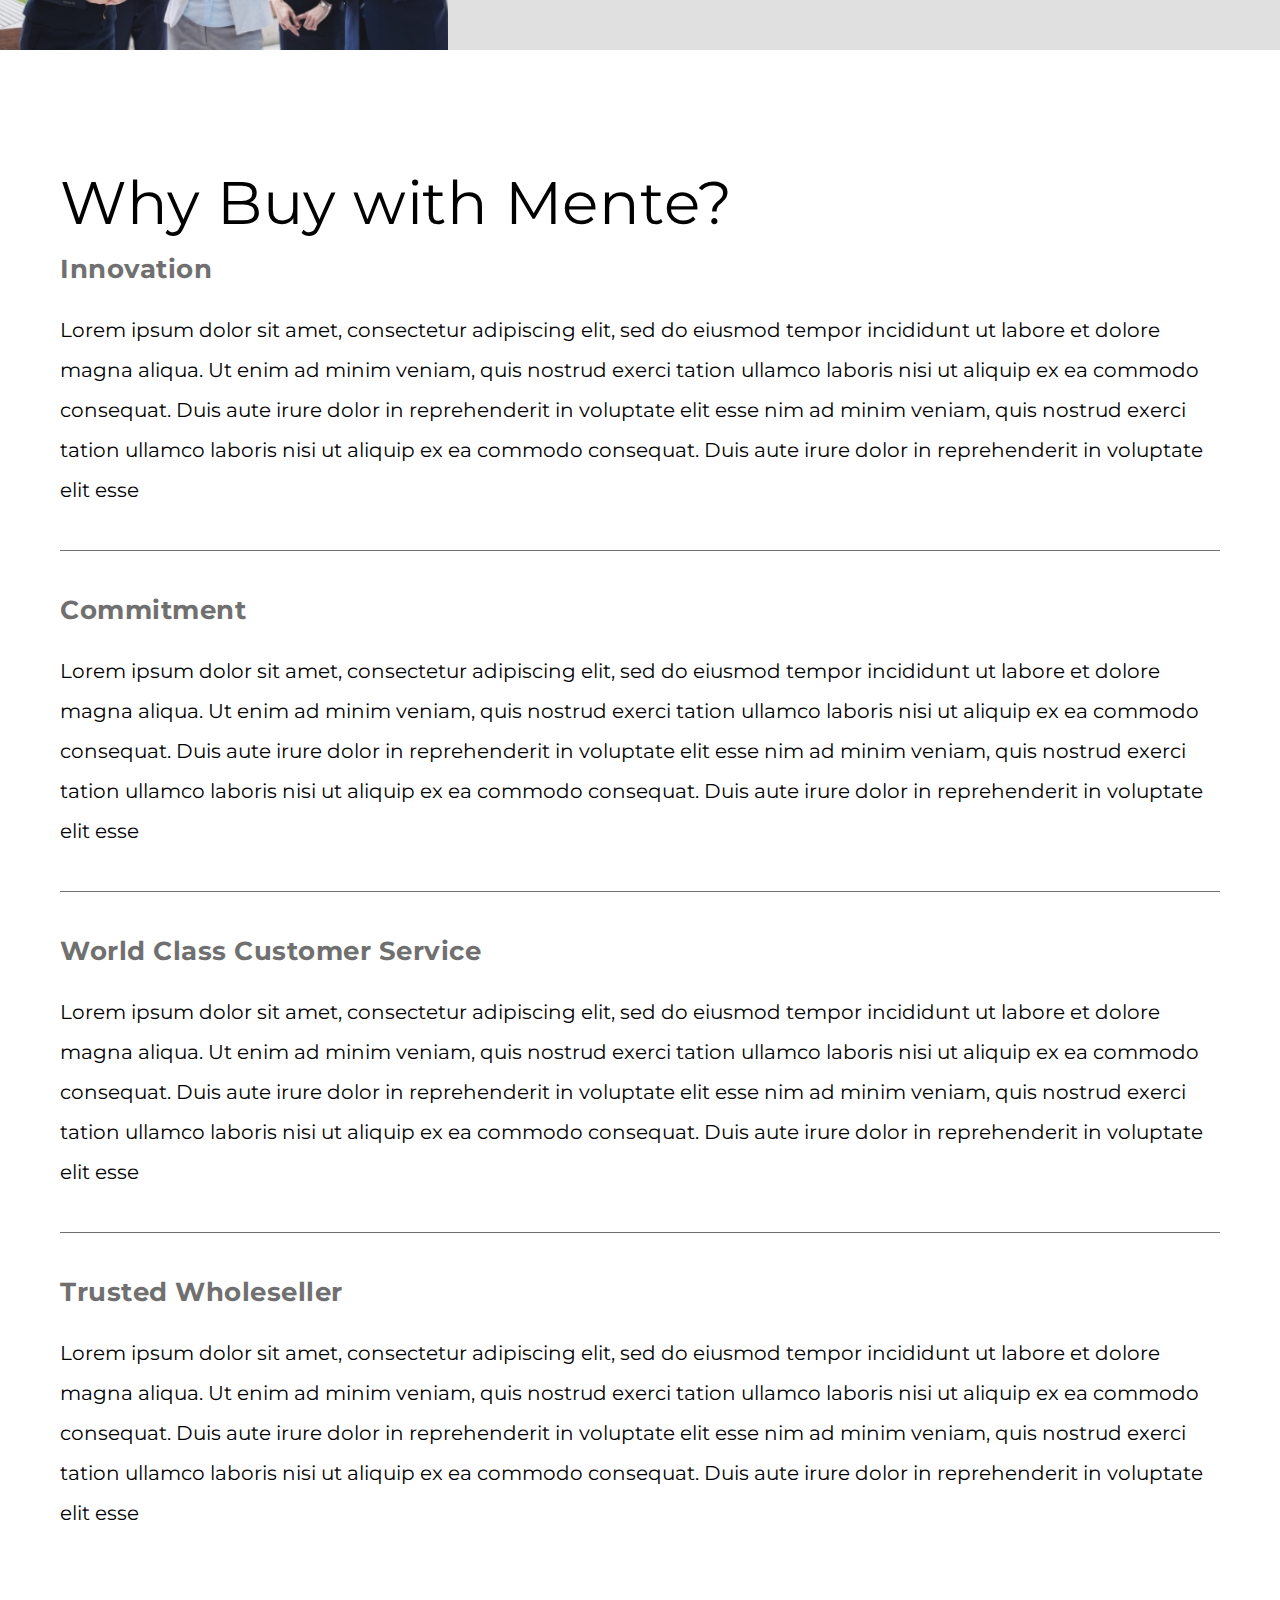
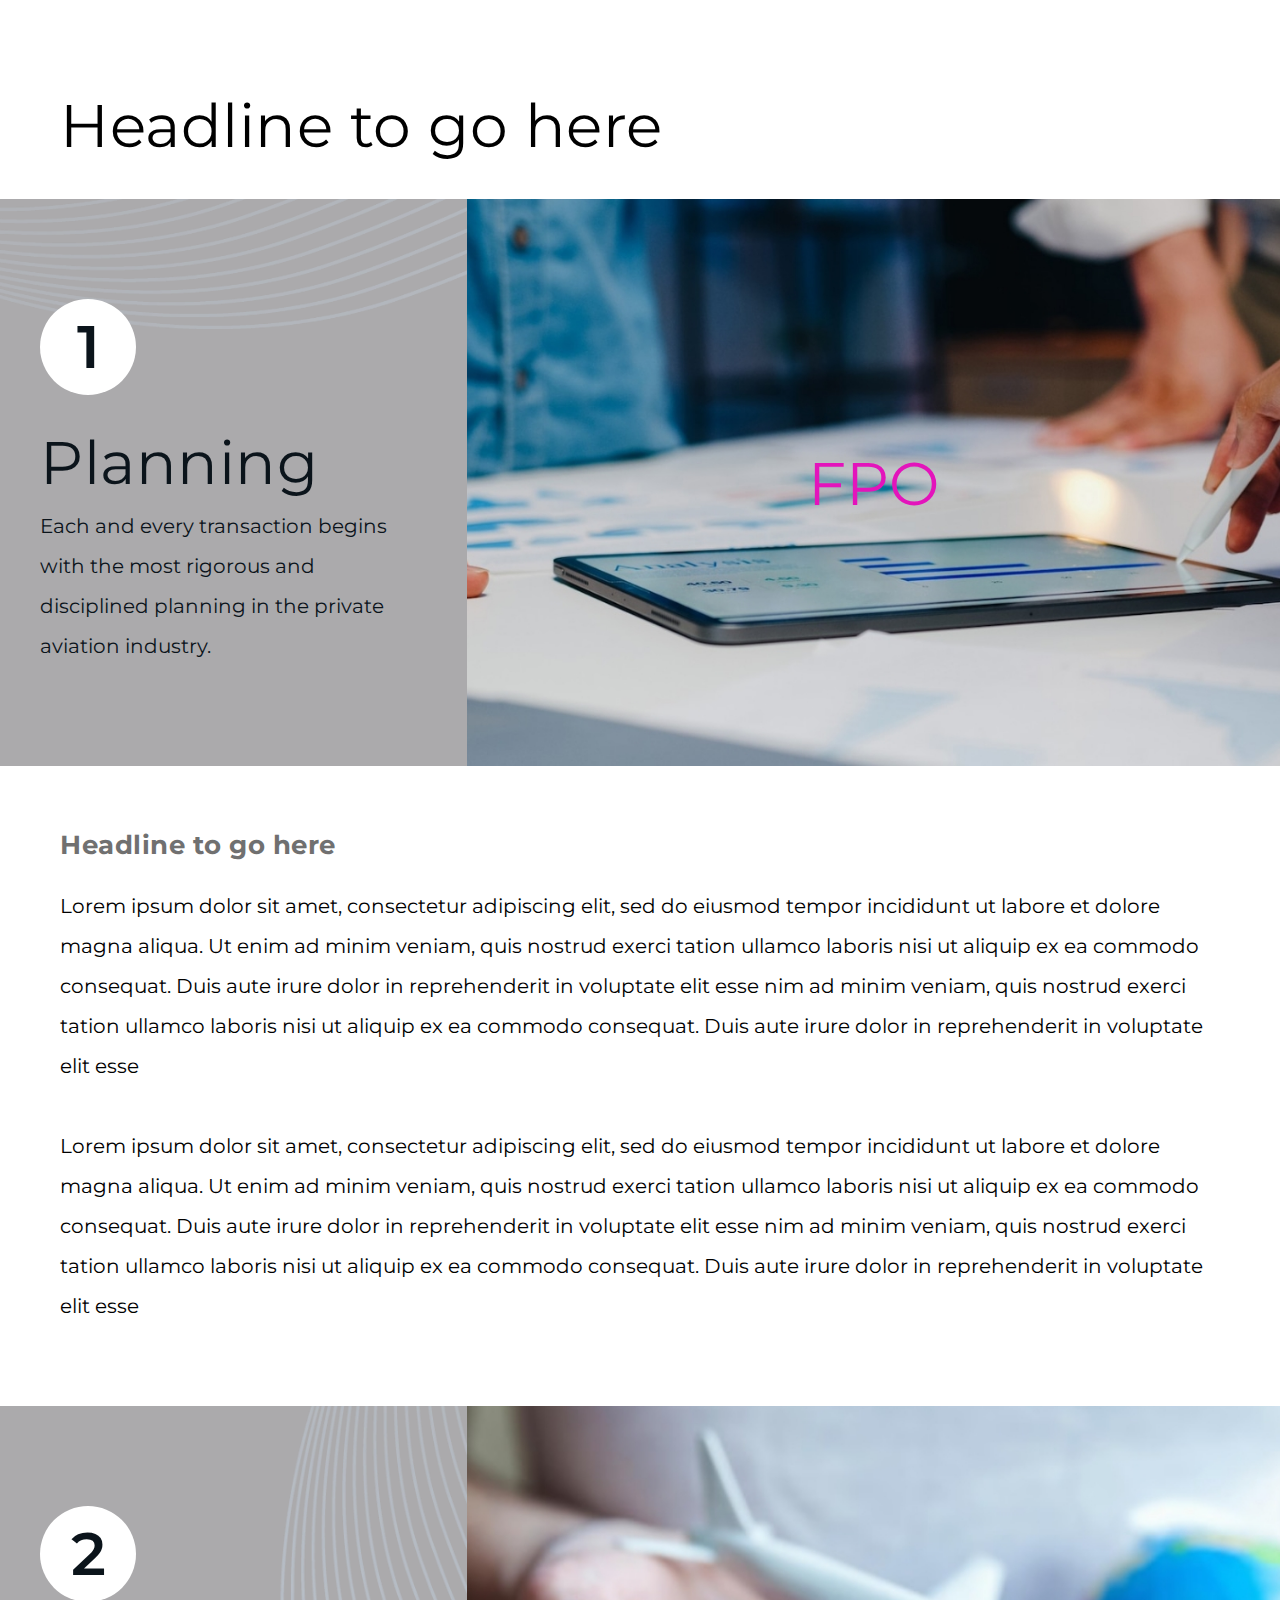
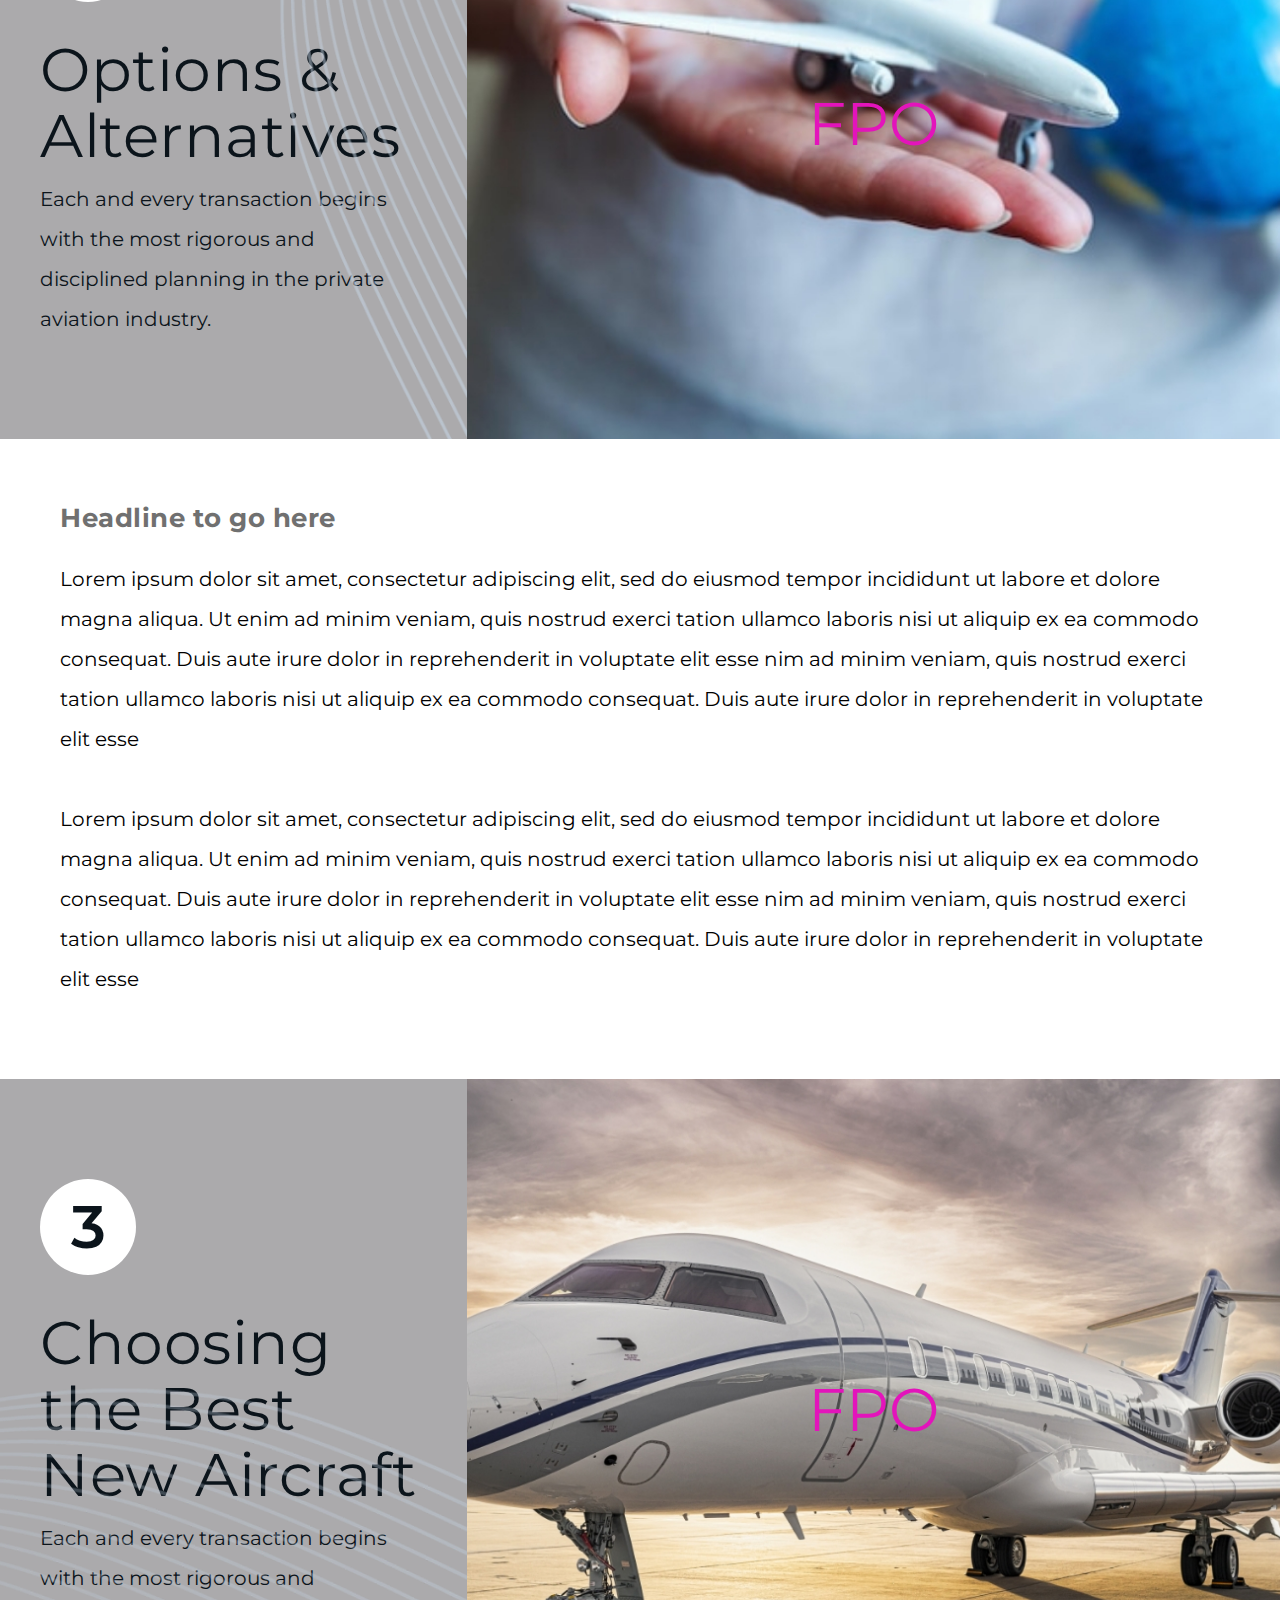
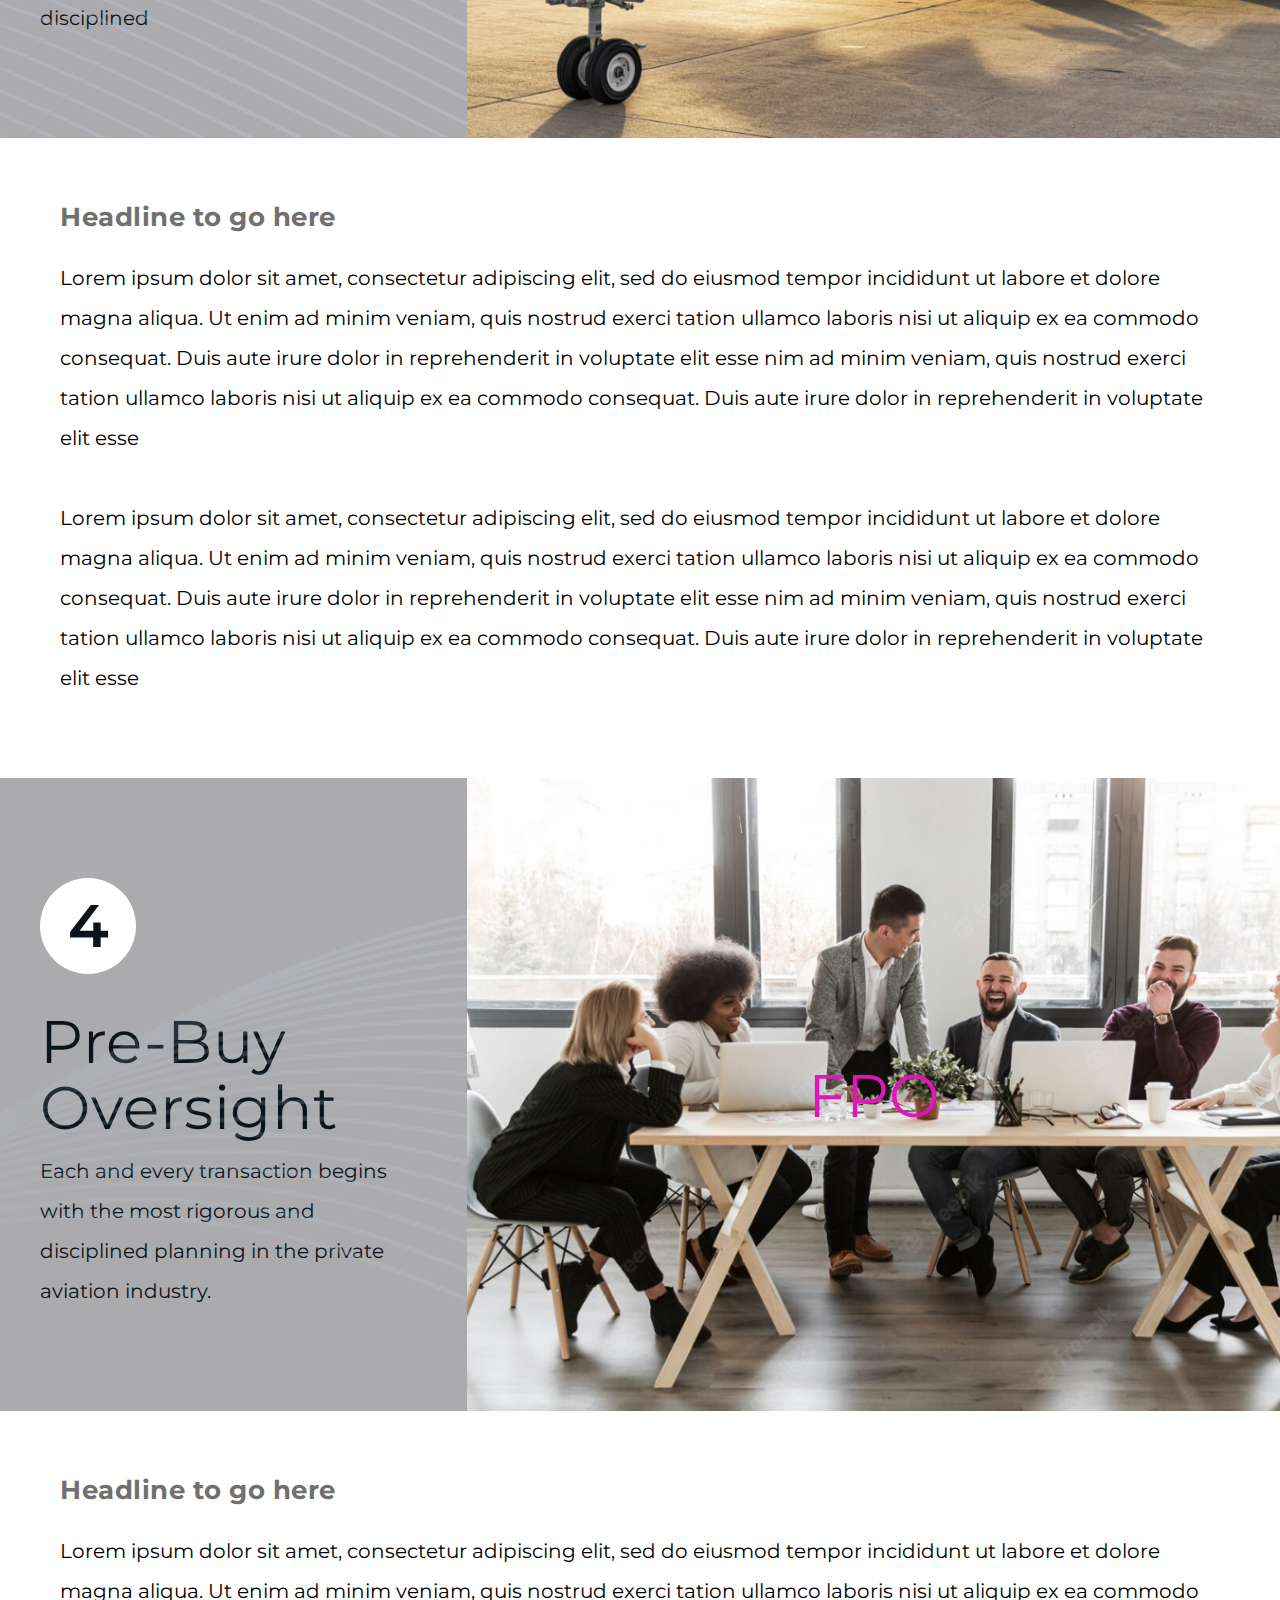
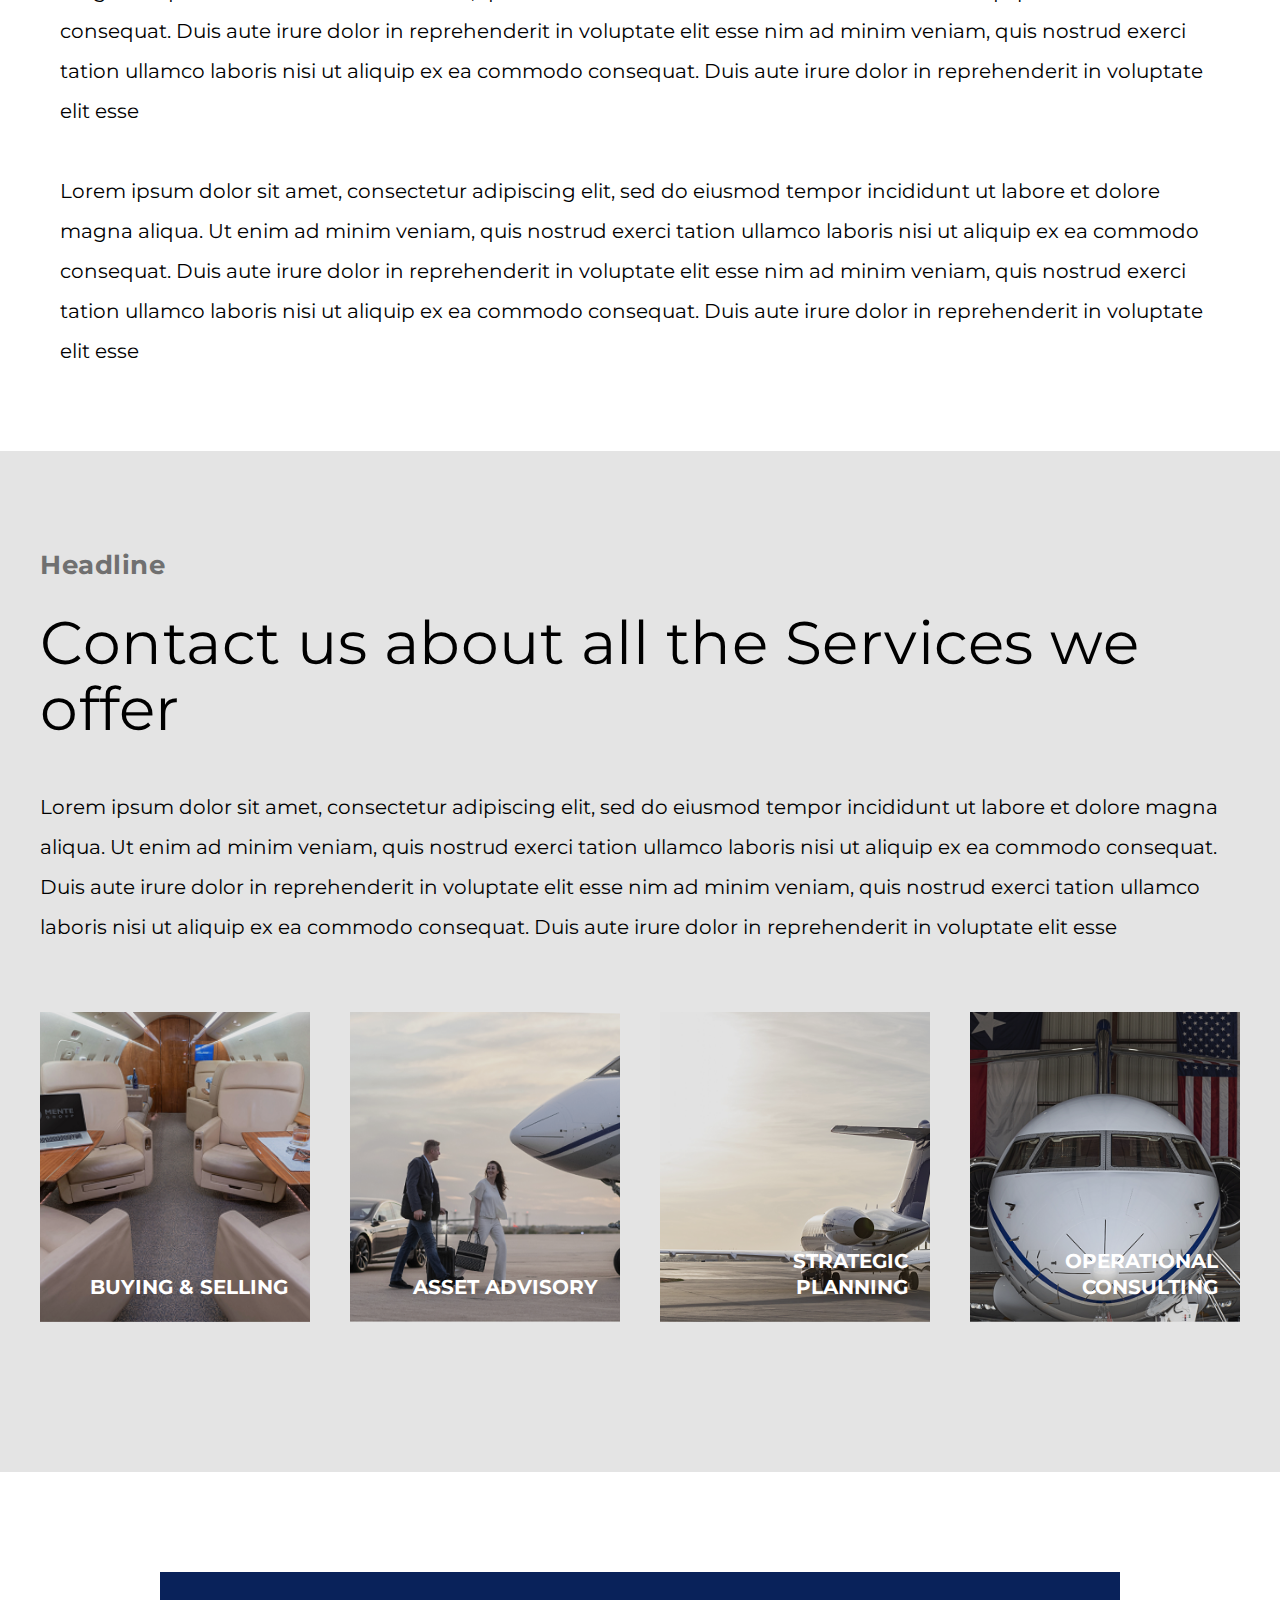
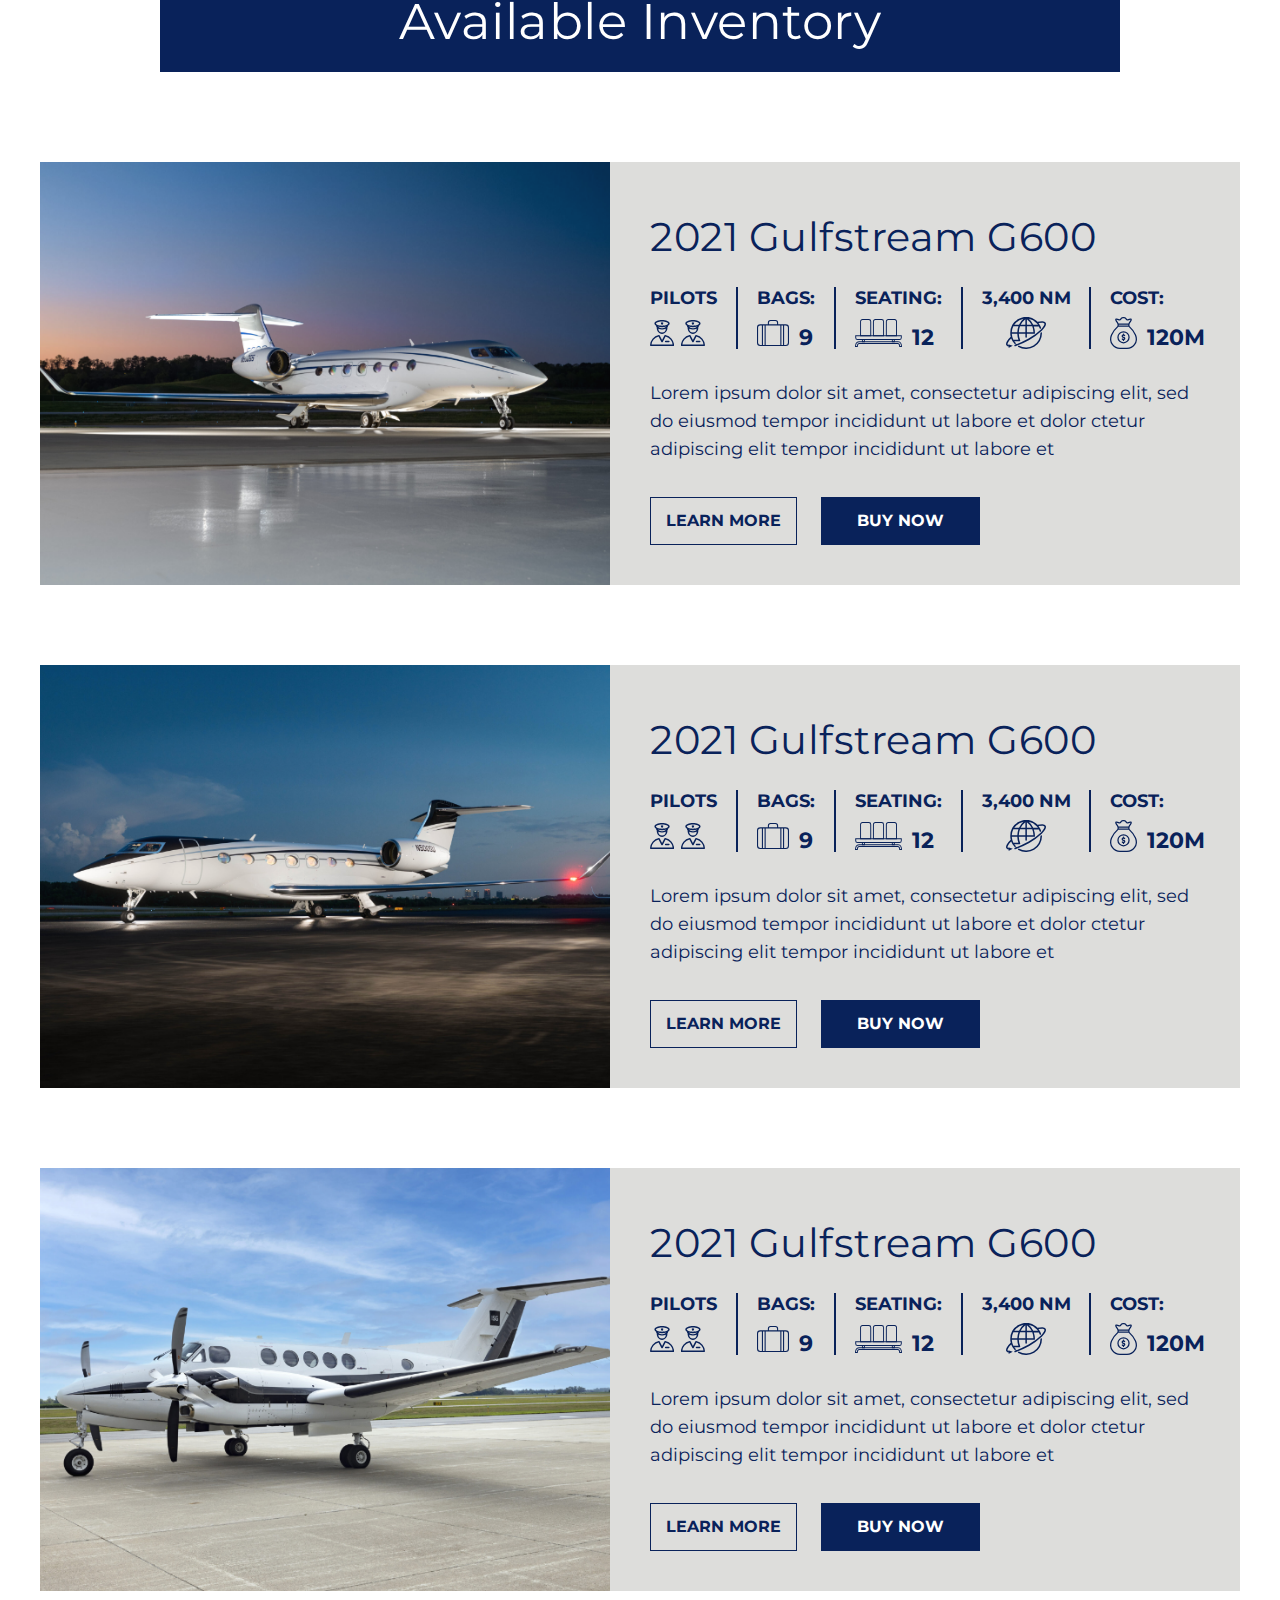
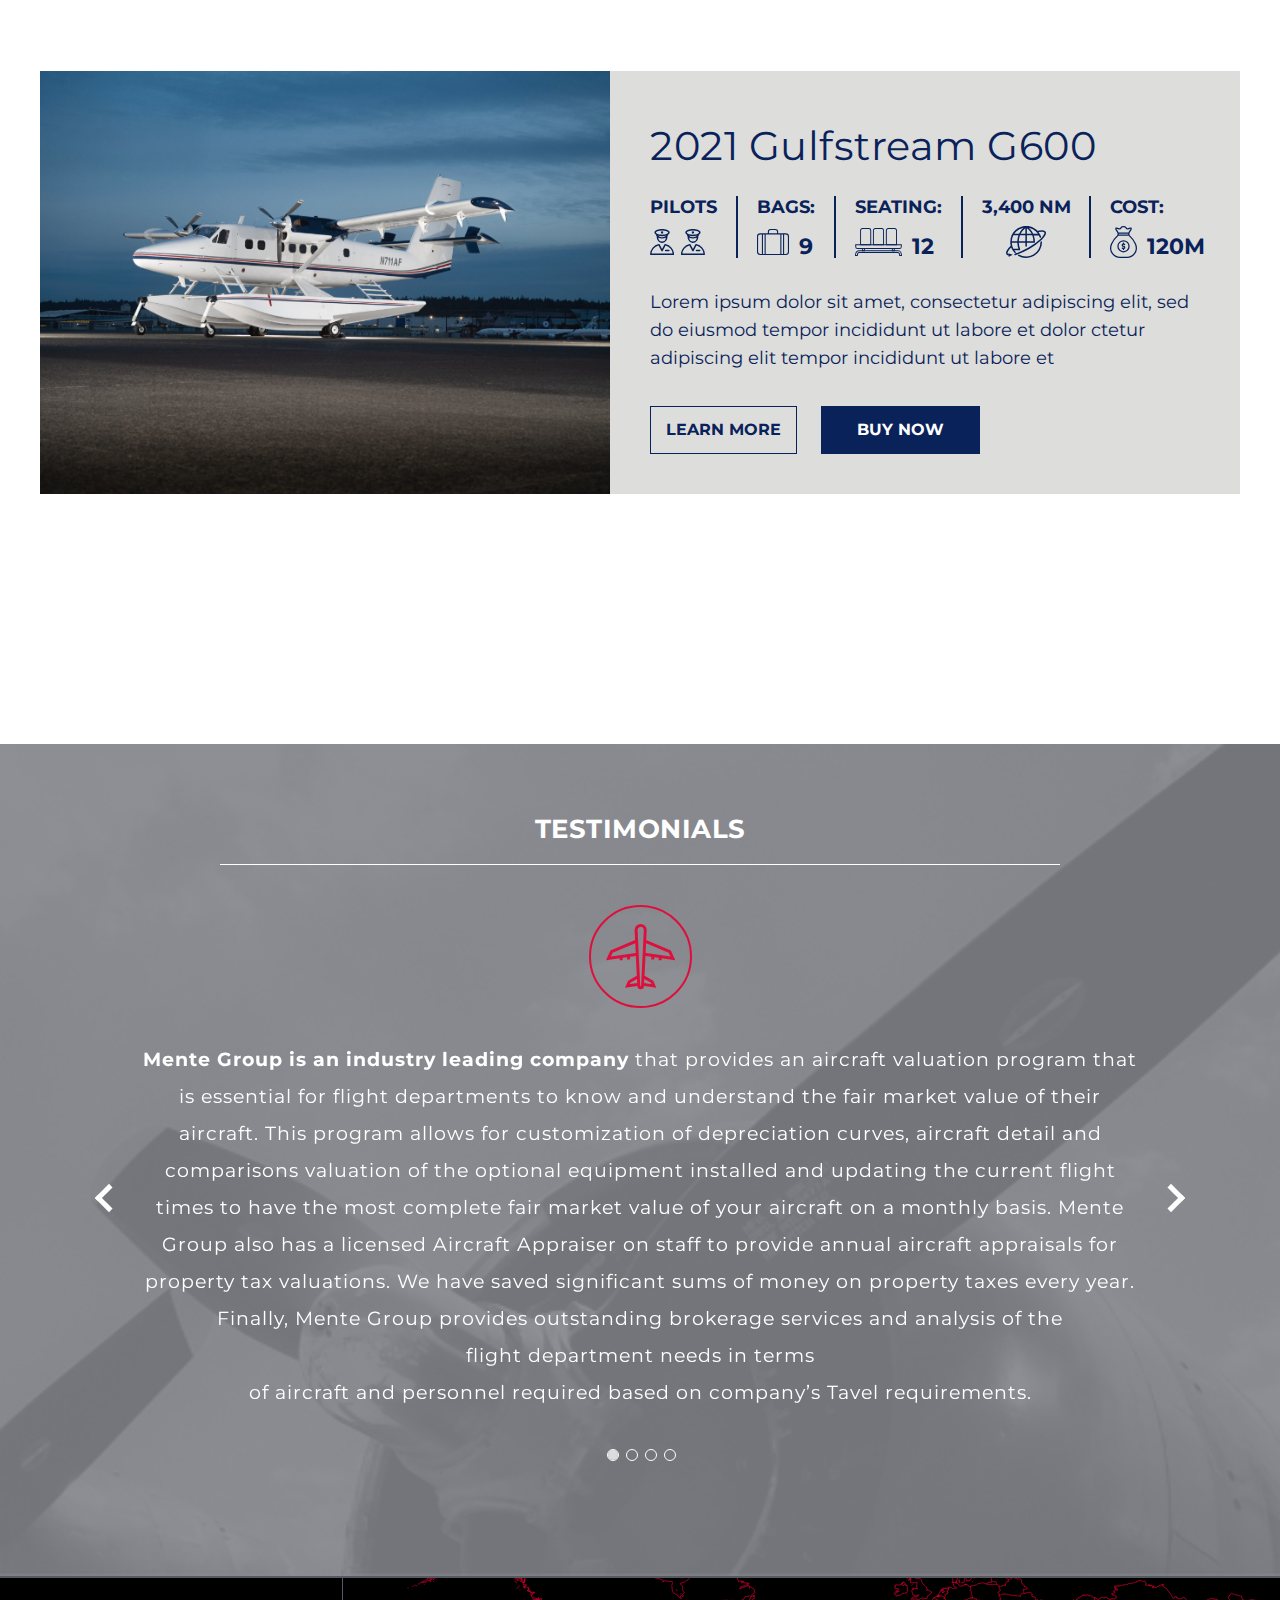
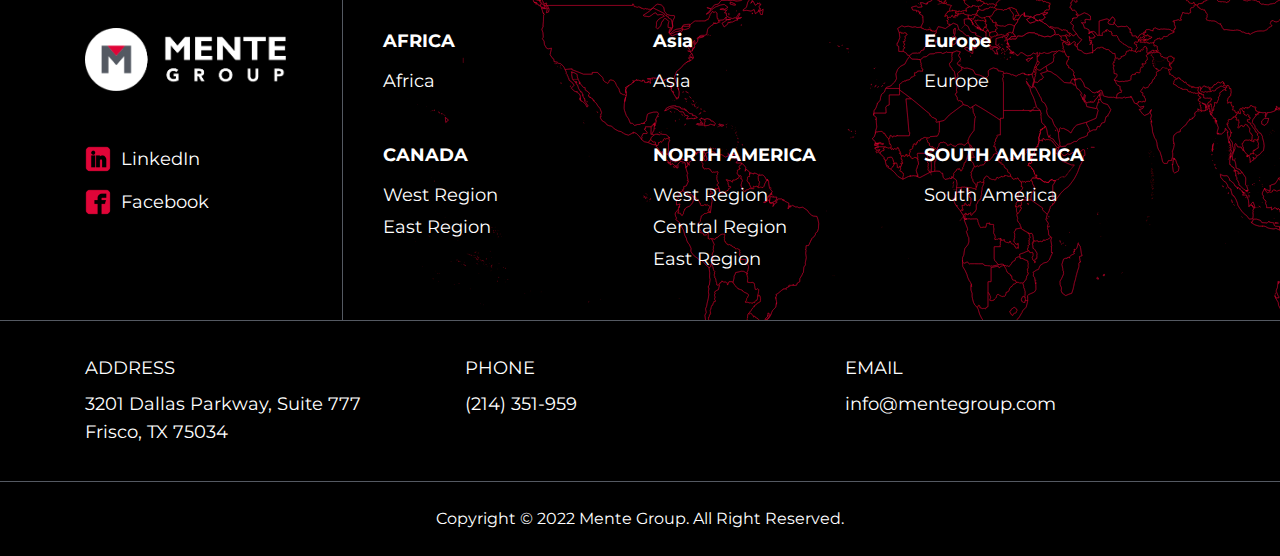
==== commit 8a06fbf5: "sdfsdf" ====
--- a/mente/index.html
+++ b/mente/index.html
@@ -14,9 +14,10 @@
     <!-- header start
     =========================================== -->
     <header class="header" id="header">
-      <div class="auto__container">
-        <div class="header__inner">
+      <div class="header__inner">
+        <div class="auto__container">
           <div class="header__inner-top">
+          
             <a href="#" class="header__inner-logo">
               <img src="./images/logo.png" alt="">
             </a>
@@ -24,6 +25,9 @@
               Customer platform
             </a>
           </div>
+        </div>
+        <hr>
+        <div class="auto__container">
           <div class="header__inner-bottom">
             <nav class="nav" id="menu">
               <a href="#" class="close" id="close">
@@ -75,6 +79,7 @@
           </div>
         </div>
       </div>
+ 
     </header>
     <main>
     <!-- hero start
--- a/mente/css/main.css
+++ b/mente/css/main.css
@@ -249,14 +249,13 @@
   -webkit-backdrop-filter: blur(30px);
           backdrop-filter: blur(30px);
 }
-.header__inner {
-  display: -webkit-box;
-  display: -ms-flexbox;
-  display: flex;
-  -webkit-box-orient: vertical;
-  -webkit-box-direction: normal;
-      -ms-flex-direction: column;
-          flex-direction: column;
+.header__inner .auto__container {
+  width: 100%;
+}
+.header__inner hr {
+  height: 1px;
+  width: 100%;
+  background-color: rgba(255, 255, 255, 0.1);
 }
 .header__inner-top {
   padding: 35px 0;
@@ -270,17 +269,6 @@
       -ms-flex-align: center;
           align-items: center;
   position: relative;
-}
-.header__inner-top::before {
-  content: "";
-  position: absolute;
-  bottom: 0;
-  left: 50%;
-  -webkit-transform: translateX(-50%);
-          transform: translateX(-50%);
-  background-color: rgba(255, 255, 255, 0.1);
-  width: 200%;
-  height: 2px;
 }
 .header__inner-top .button {
   border: 1px solid #fff;
@@ -1802,9 +1790,7 @@
     height: 100%;
     z-index: 1000;
     background: #000;
-    width: 100%;
-    overflow-x: hidden;
-    overflow-y: auto;
+    overflow: hidden;
     display: none;
   }
   .nav.active {
@@ -1825,8 +1811,6 @@
     -webkit-box-align: start;
         -ms-flex-align: start;
             align-items: flex-start;
-    height: 100%;
-    overflow-y: auto;
   }
   .nav__inner li {
     display: -webkit-box;
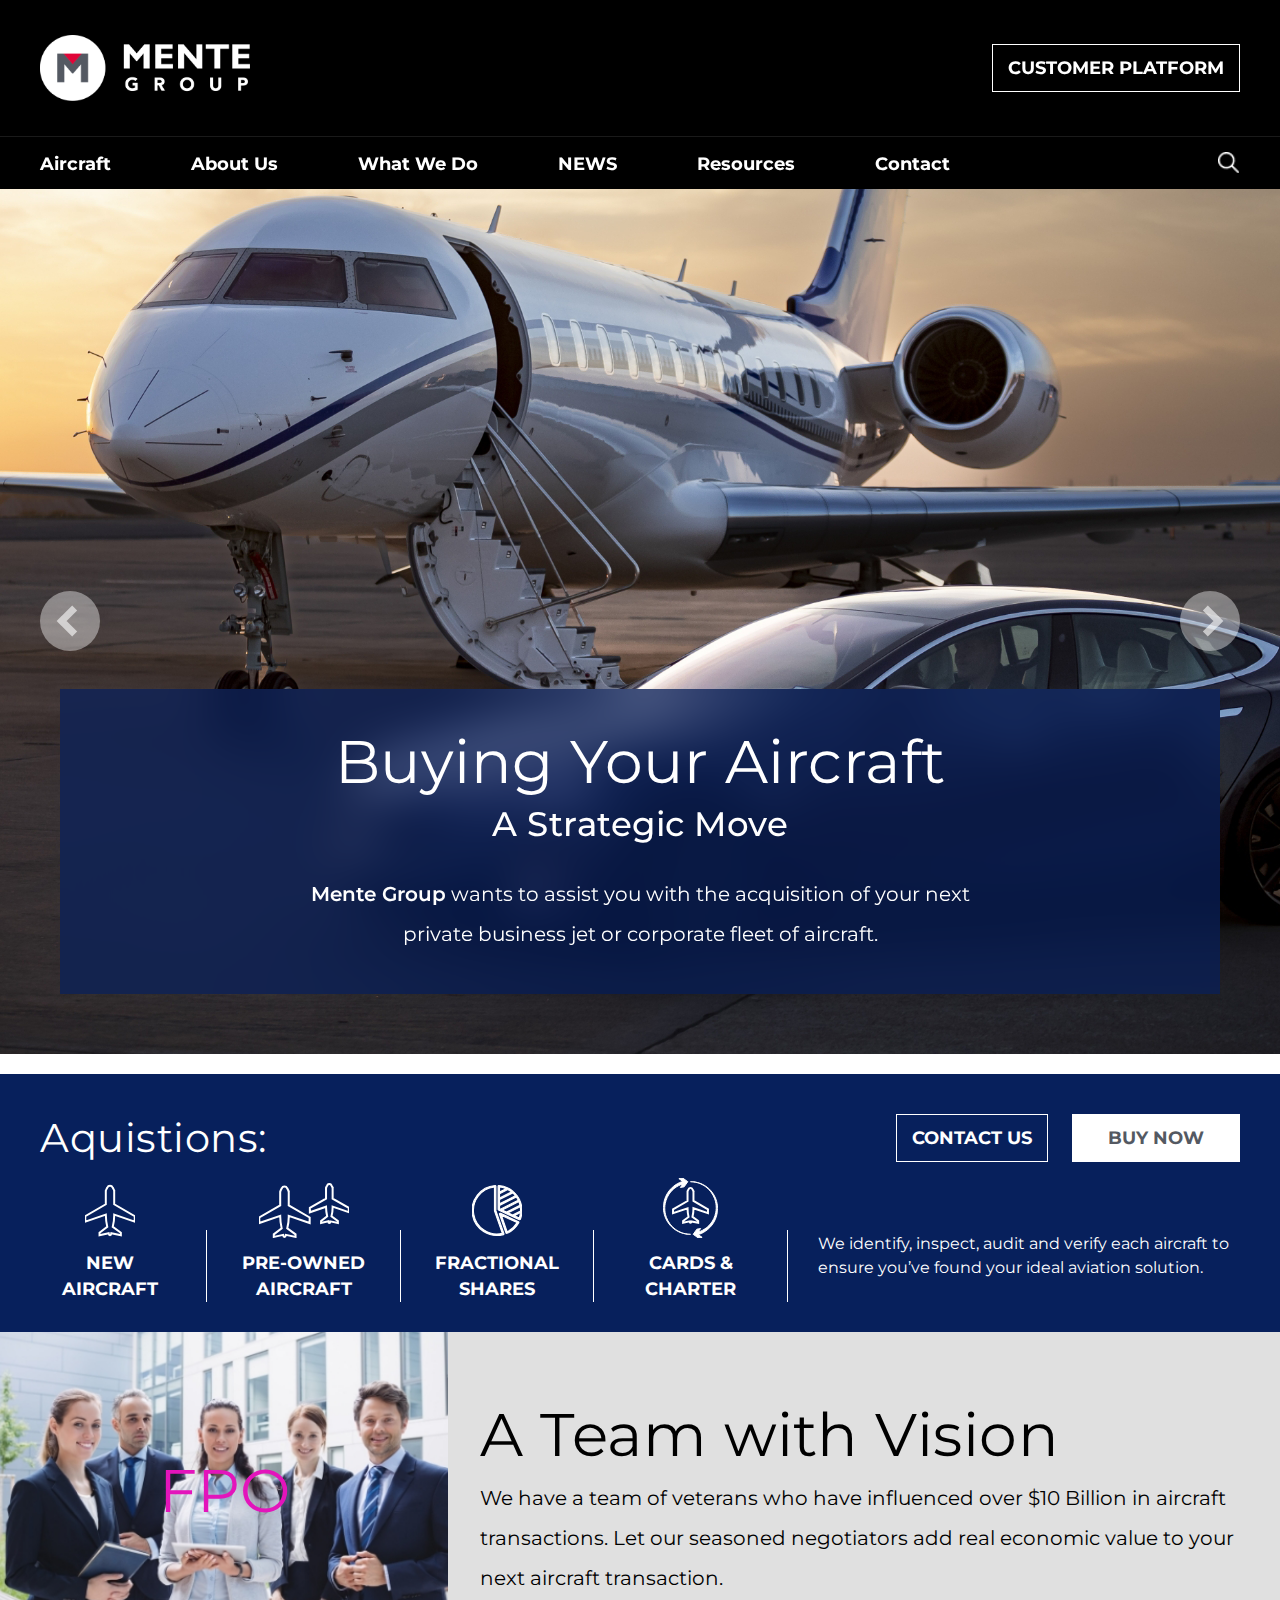
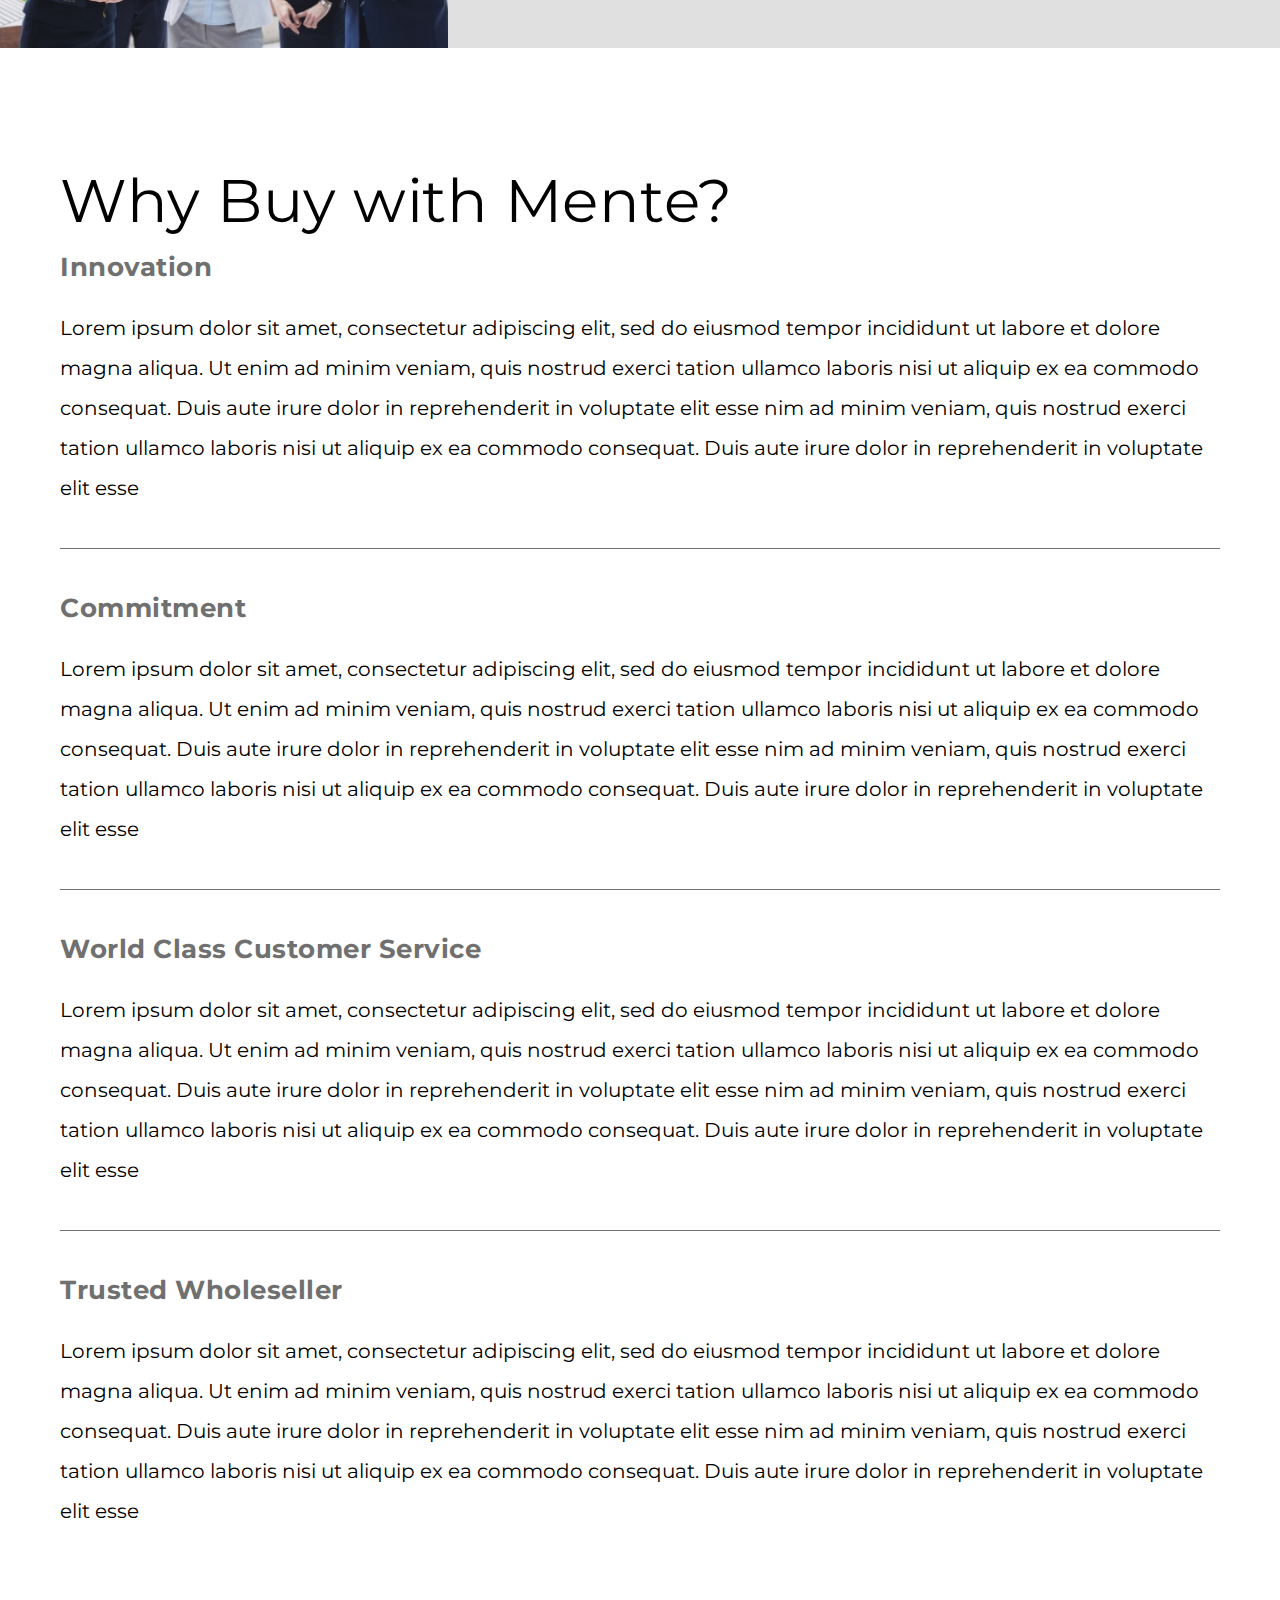
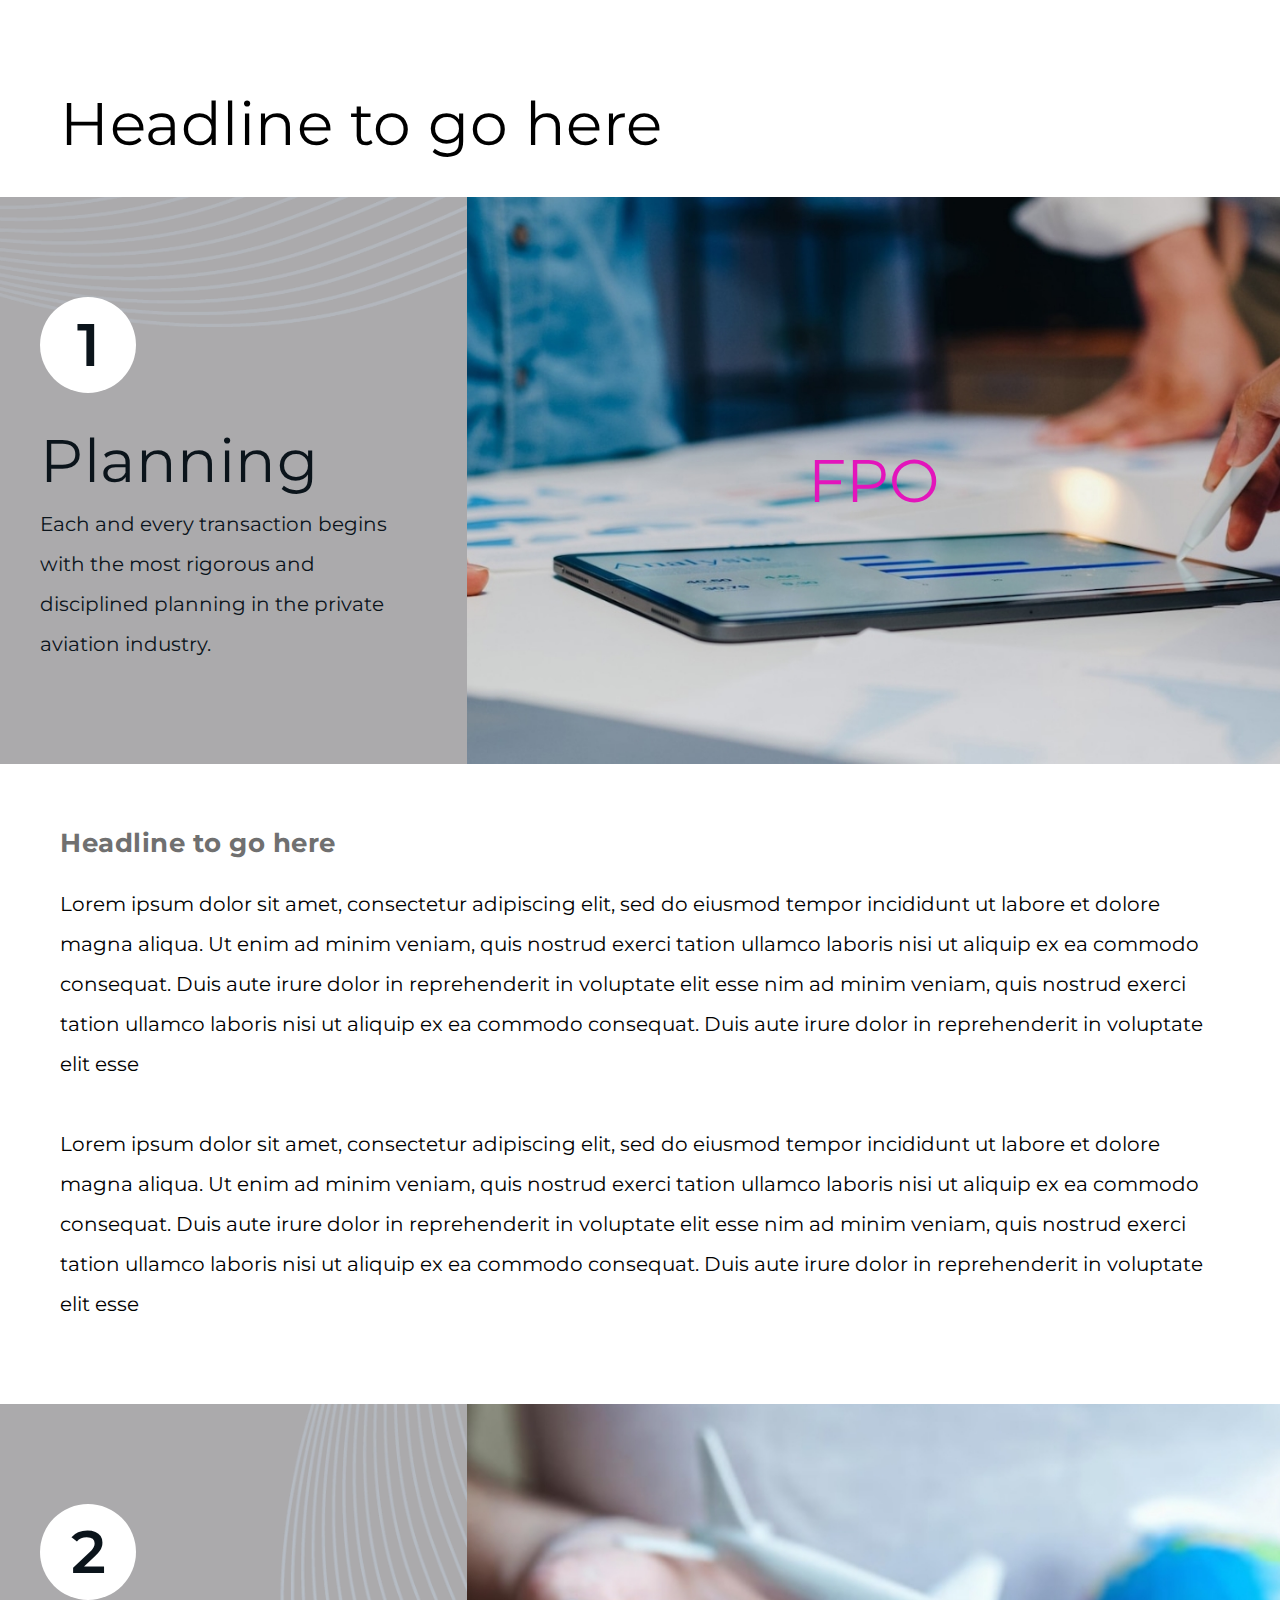
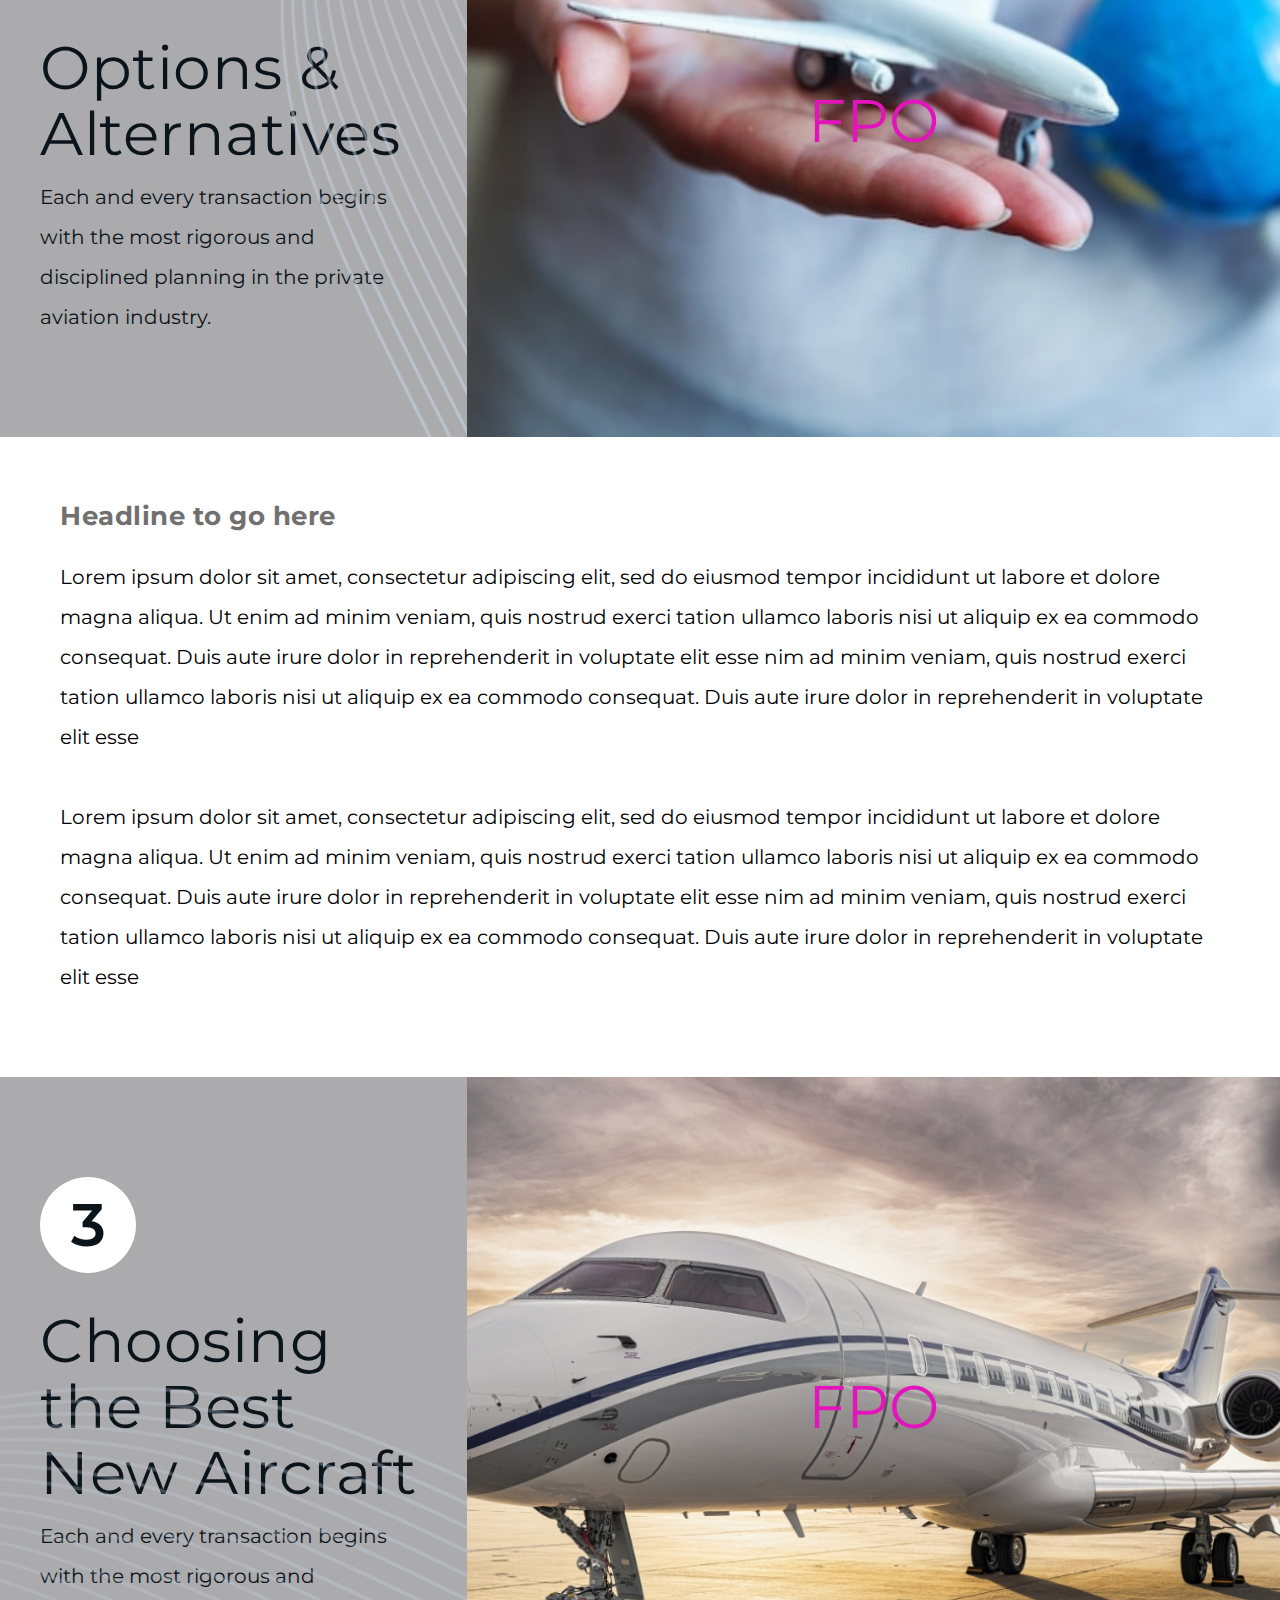
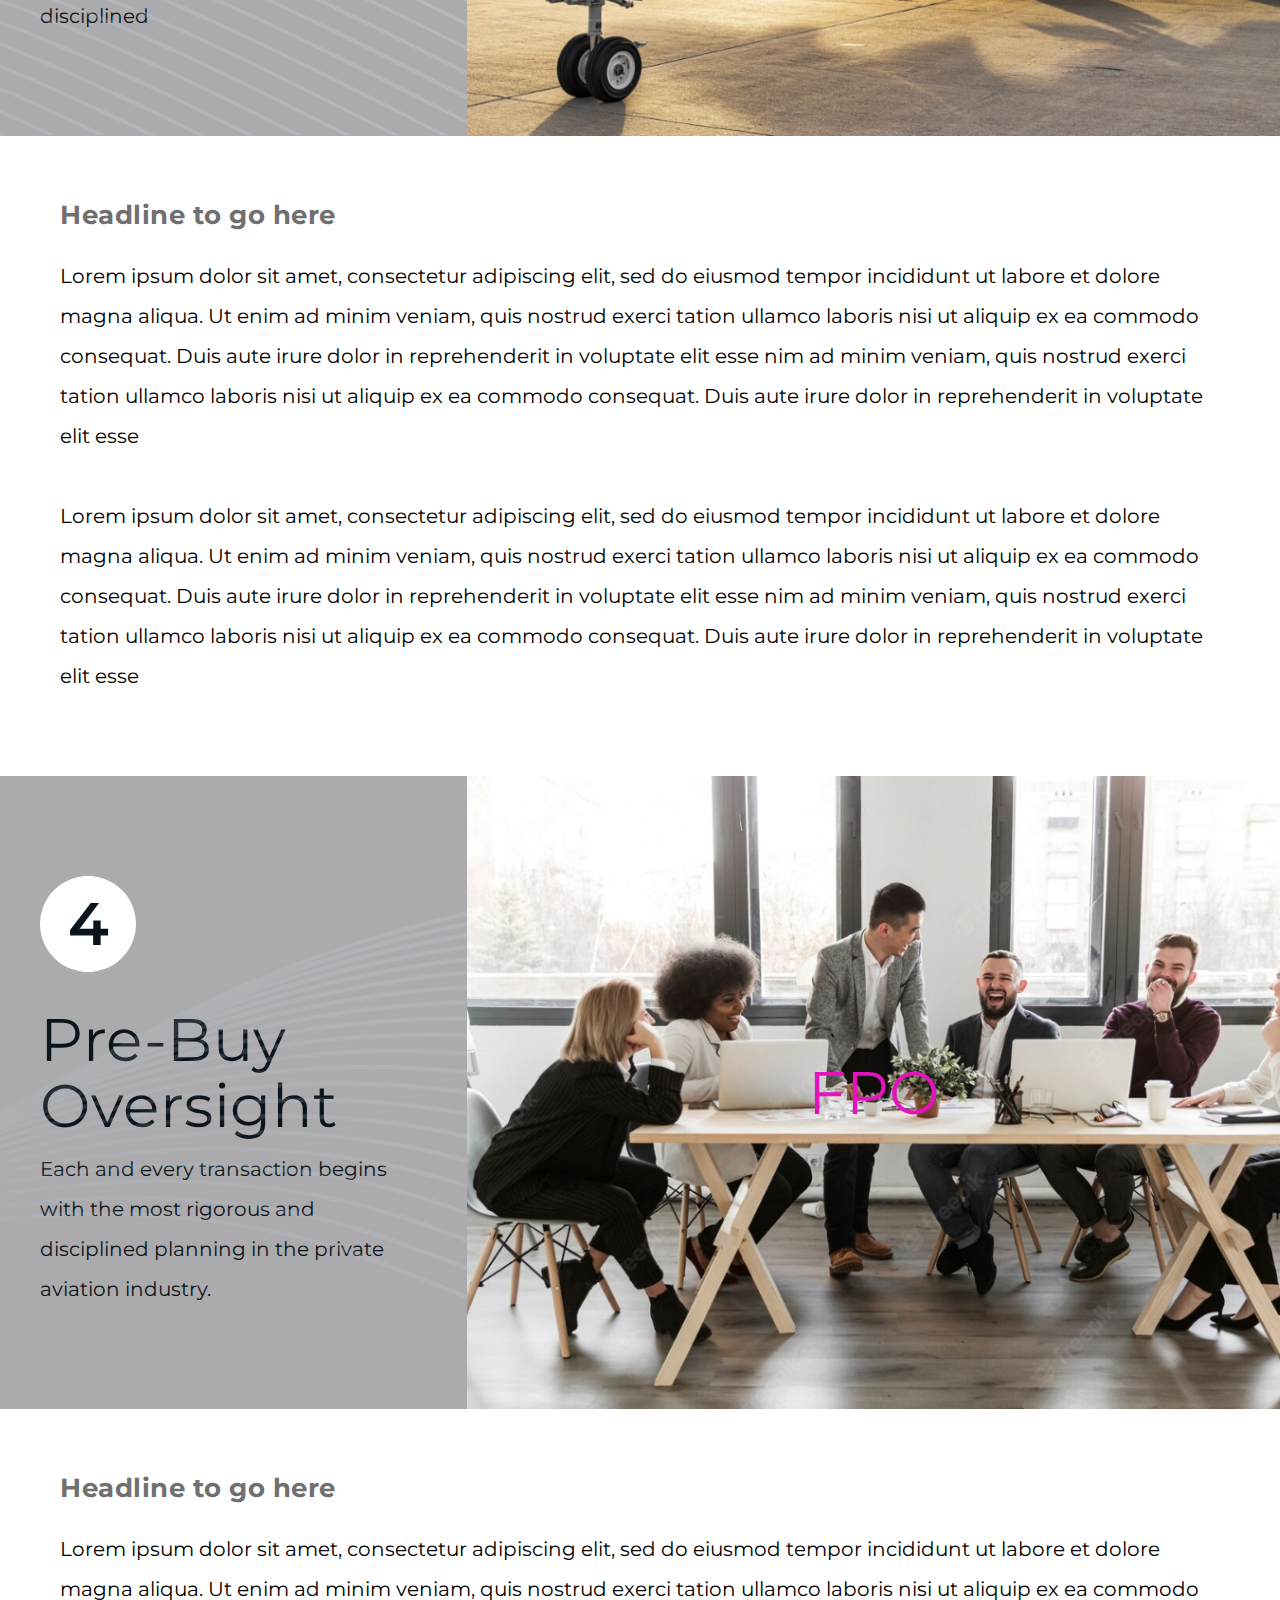
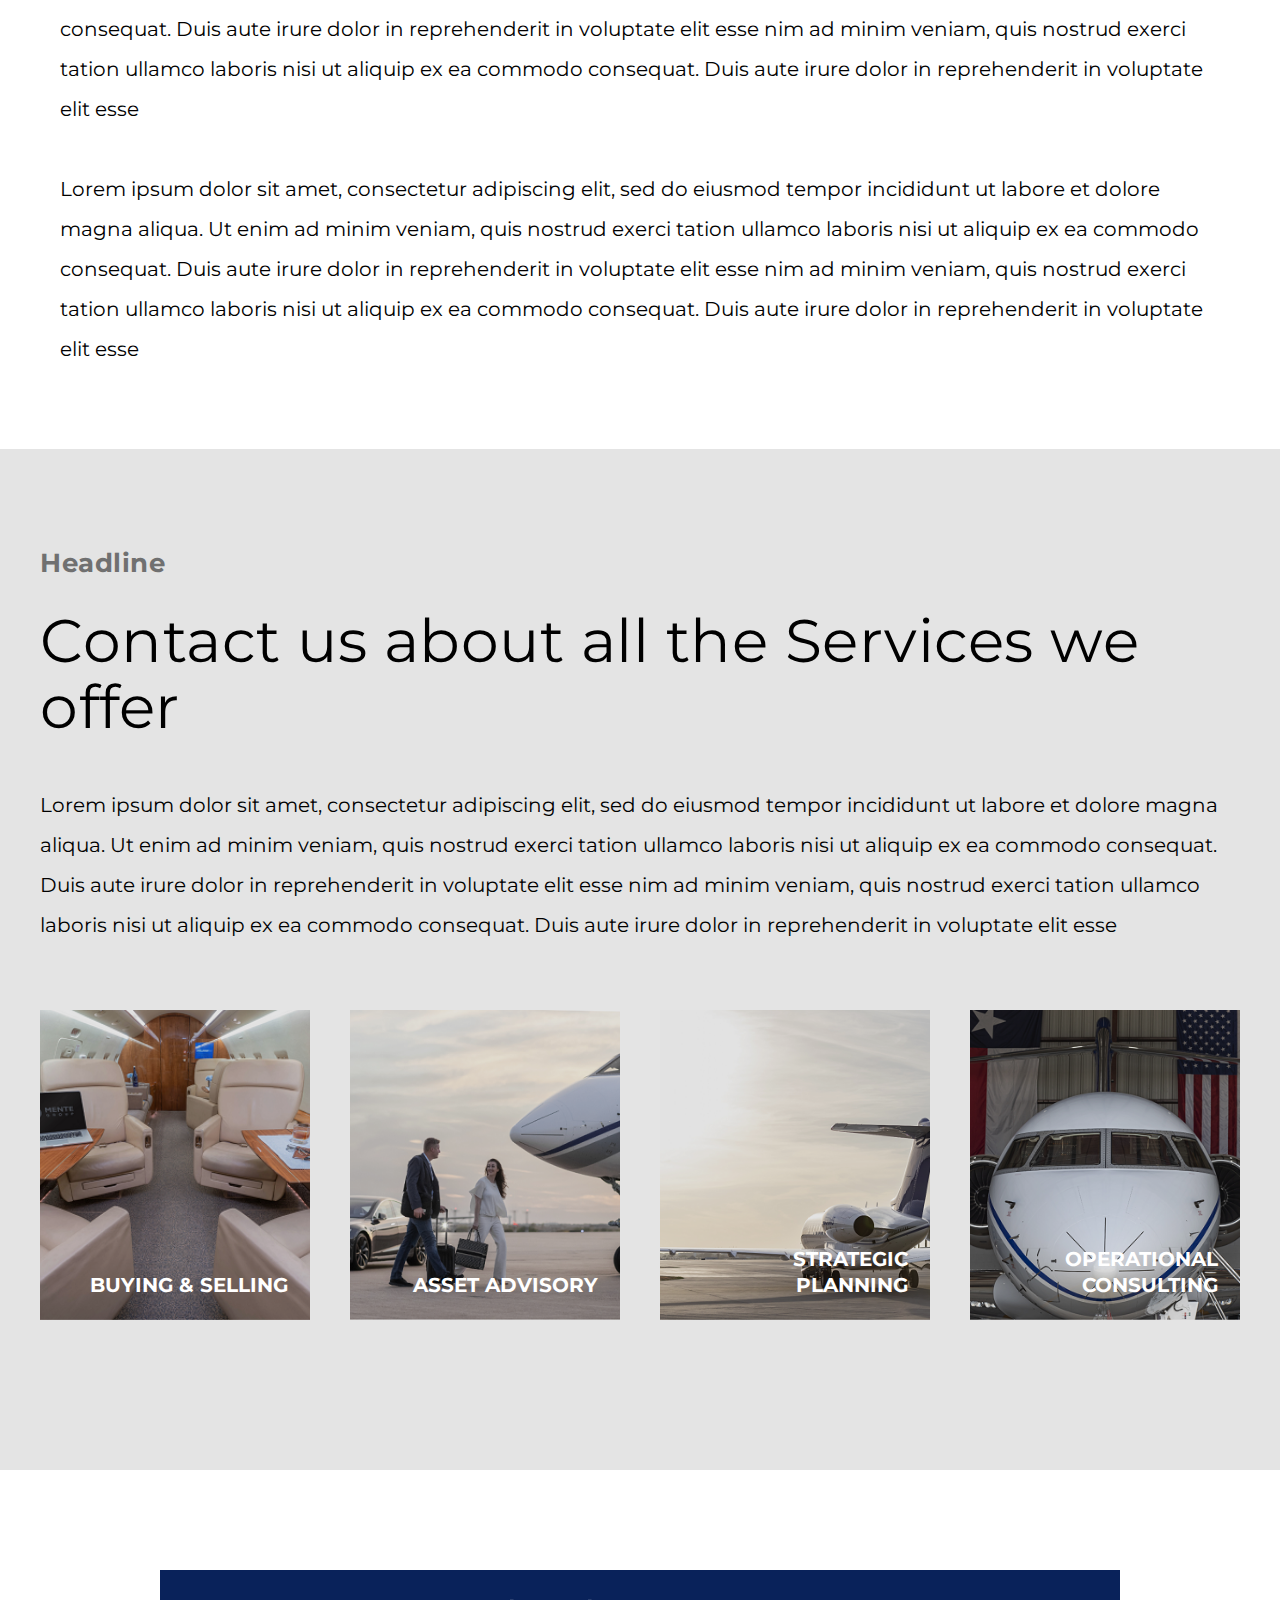
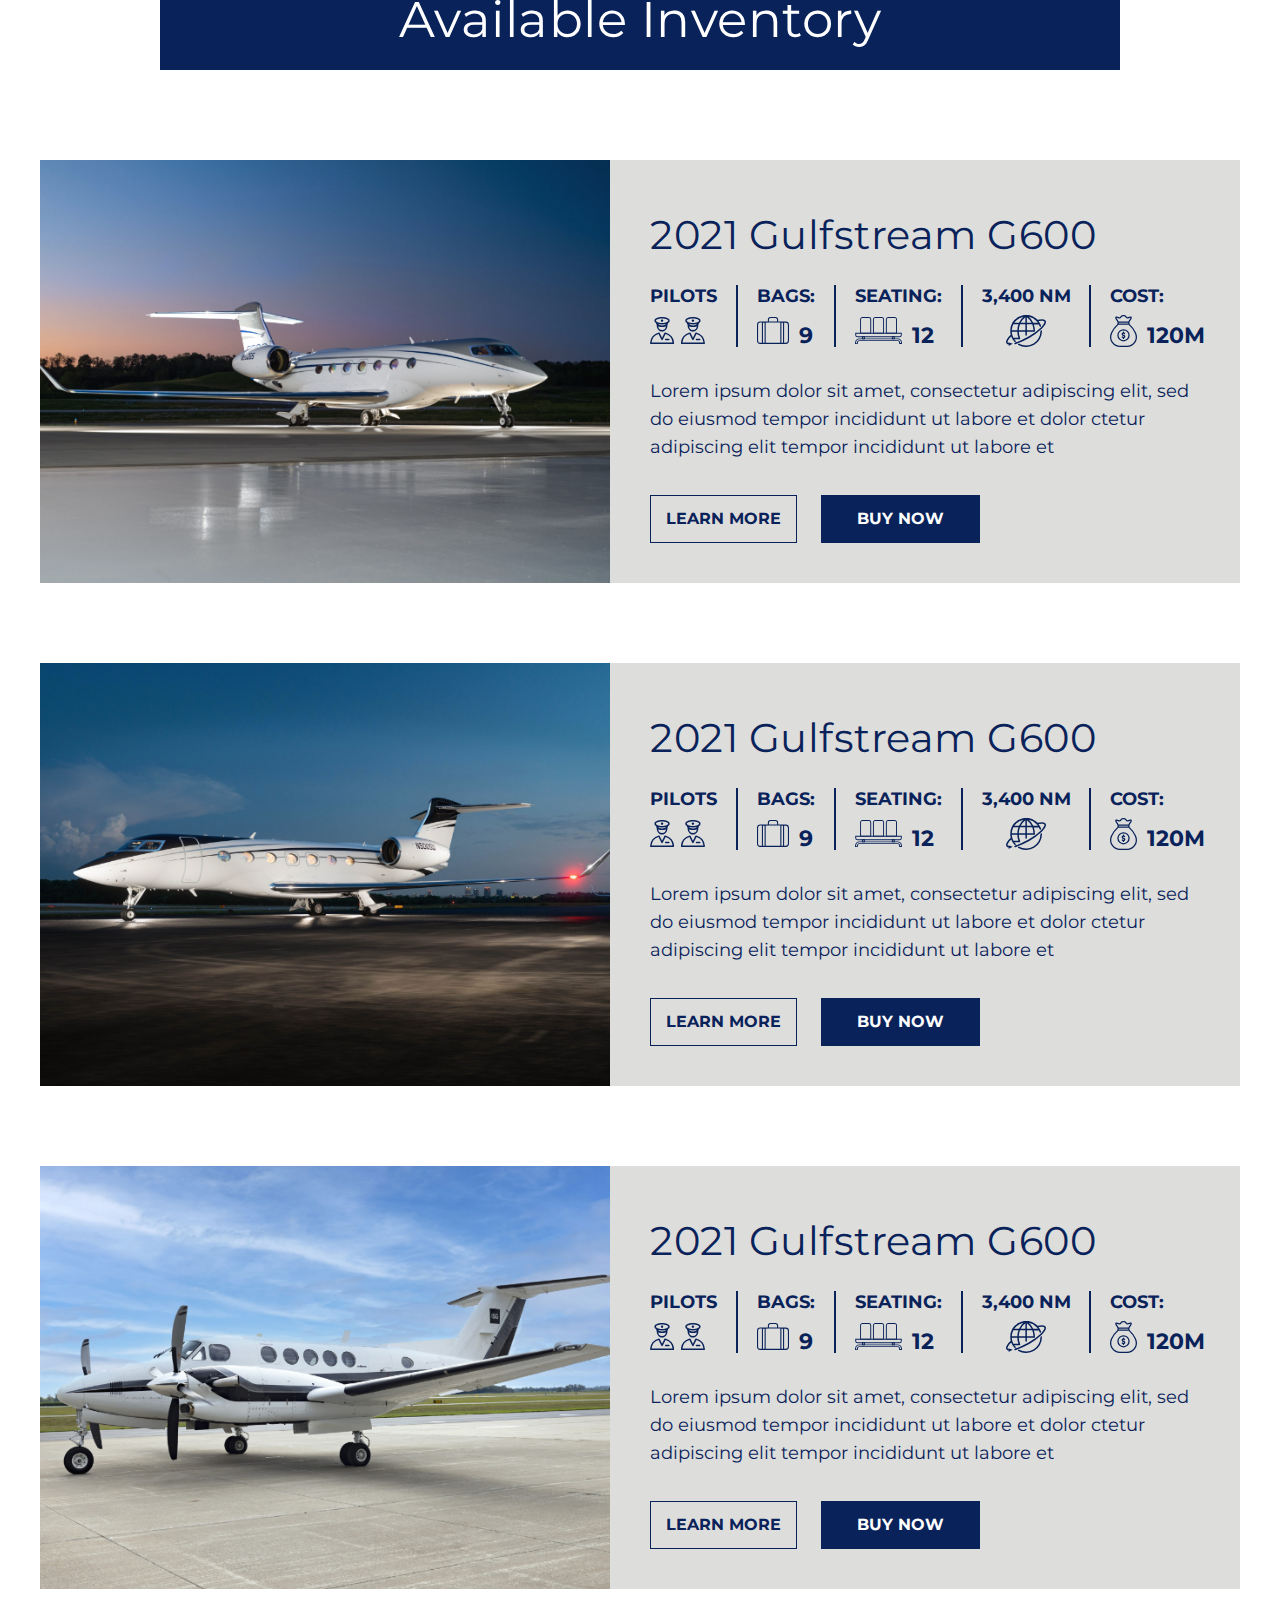
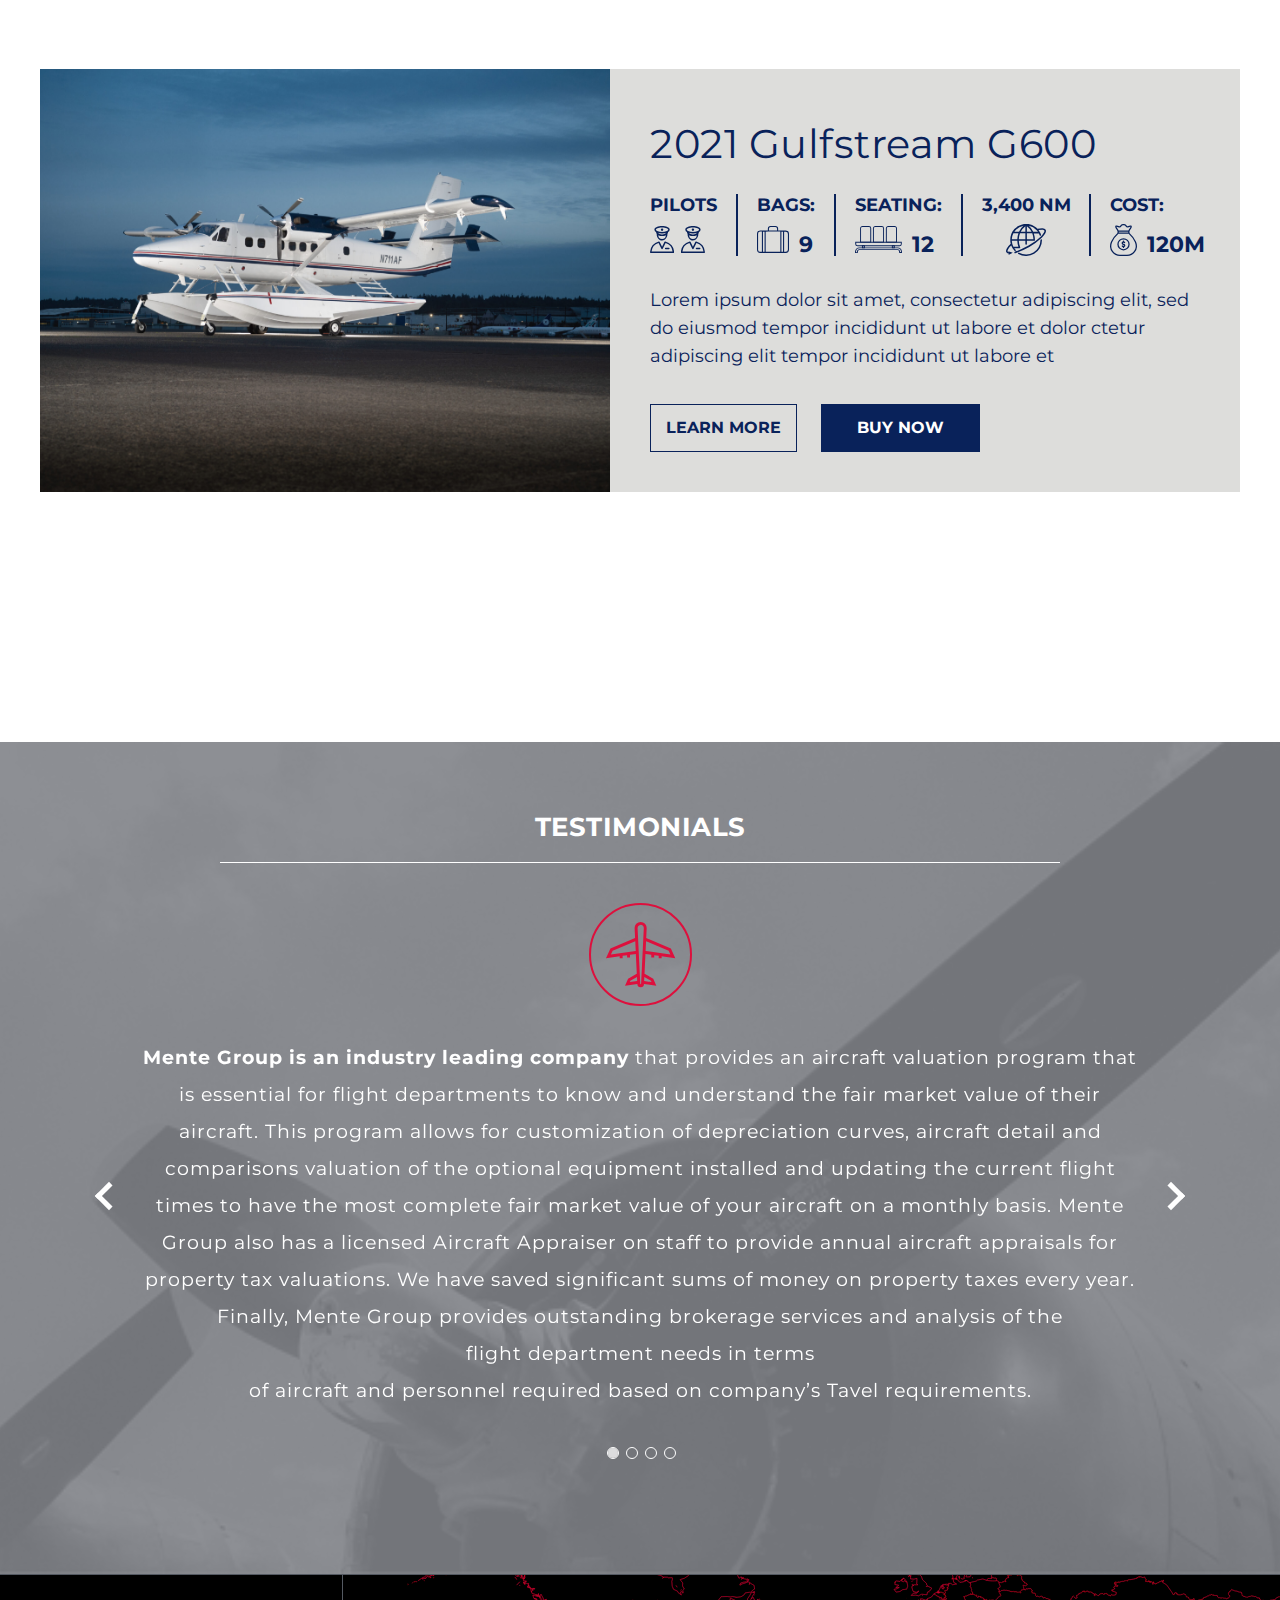
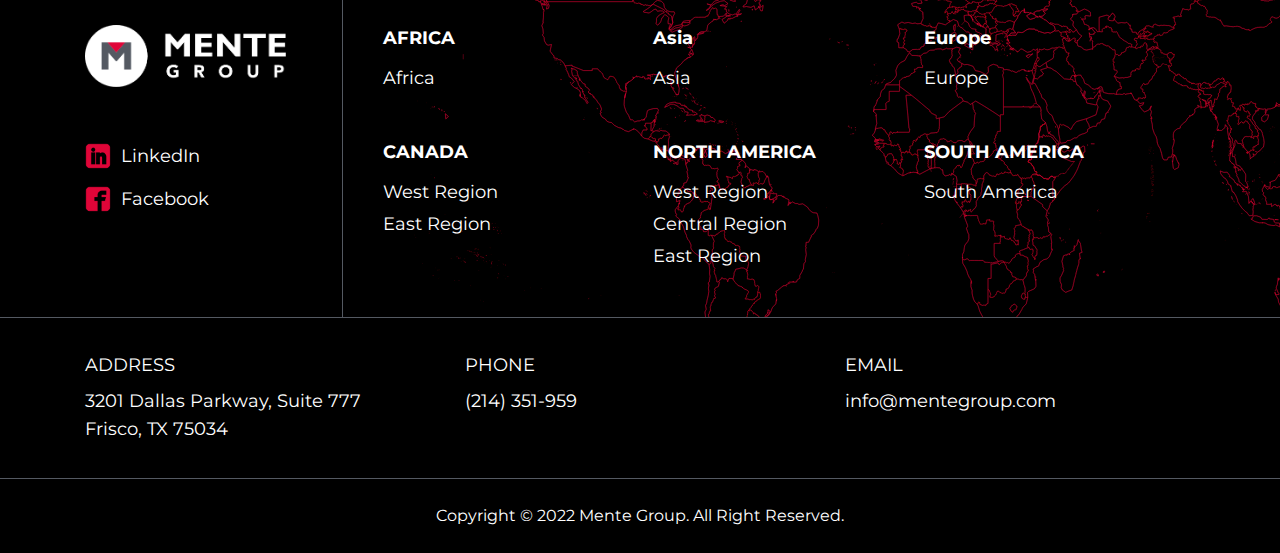
==== commit 6835d999: "last" ====
--- a/mente/index.html
+++ b/mente/index.html
@@ -280,29 +280,29 @@
           </div>
         </div>
       </div>
+      <div class="intro__bottom-wrapper">
+        <div class="auto__container">
+          <div class="intro__bottom-outer">
+            <div class="intro__bottom">
+              <div class="intro__bottom-image">
+                <img src="./images/intro.jpg" alt="">
+                <span>
+                  FPO
+                </span>
+              </div>
+              <div class="intro__bottom-content">
+                <h2>
+                  A Team with Vision
+                </h2>
+                <p>
+                  We have a team of veterans who have influenced over $10 Billion in aircraft transactions. Let our seasoned negotiators add real economic value to your next aircraft transaction.
+                </p>
+              </div>
+            </div>
+          </div>
+        </div>
+      </div>
     </section>
-    <div class="intro__bottom-wrapper">
-      <div class="auto__container">
-        <div class="intro__bottom-outer">
-          <div class="intro__bottom">
-            <div class="intro__bottom-image">
-              <img src="./images/intro.jpg" alt="">
-              <span>
-                FPO
-              </span>
-            </div>
-            <div class="intro__bottom-content">
-              <h2>
-                A Team with Vision
-              </h2>
-              <p>
-                We have a team of veterans who have influenced over $10 Billion in aircraft transactions. Let our seasoned negotiators add real economic value to your next aircraft transaction.
-              </p>
-            </div>
-          </div>
-        </div>
-      </div>
-    </div>
     <!-- intro end
     =========================================== -->
     <!-- info start
@@ -1079,13 +1079,6 @@
     <!-- testimonilas end
     =========================================== -->
     <!-- footer start
-    =========================================== -->
-    <footer class="footer">
-      <div class="auto__container">
-
-      </div>
-    </footer>
-    <!-- footer end
     =========================================== -->
     <footer class="footer">
       <div class="footerMain">
@@ -1190,7 +1183,9 @@
                Phone
               </h5>
               <p>
-                (214) 351-959
+                <a href="tel:(214) 351-959">
+                  (214) 351-959
+                </a>
               </p>
             </div>
             <div class="footerInfo__inner-item">
@@ -1198,17 +1193,20 @@
                 EMAIL 
               </h5>
               <p>
-                info@mentegroup.com
-              </p>
-            </div>
-          </div>
-        </div>
-       
+                <a href="mailto:info@mentegroup.com">
+                  info@mentegroup.com
+                </a>
+              </p>
+            </div>
+          </div>
+        </div>
       </div>
       <div class="copy">
         Copyright © 2022 Mente Group. All Right Reserved.
       </div>
     </footer>
+    <!-- footer end
+    =========================================== -->
     <!-- Sprites
     =========================================== -->
     <svg style="display: none">
@@ -1289,6 +1287,5 @@
     <script src="./js/jquery.js"></script>
     <script src="./js/slick.min.js"></script>
     <script src="./js/main.js"></script>
-
   </body>
 </html>
--- a/mente/css/main.css
+++ b/mente/css/main.css
@@ -133,7 +133,7 @@
 
 main {
   overflow: hidden;
-  margin-top: 191px;
+  margin-top: 188.55px;
   background-color: #fff;
 }
 
@@ -273,6 +273,13 @@
 .header__inner-top .button {
   border: 1px solid #fff;
   background-color: transparent;
+  -webkit-transition: 0.4s ease;
+  transition: 0.4s ease;
+}
+.header__inner-top .button:hover {
+  border-color: #e00538;
+  opacity: 0.9;
+  background-color: #000;
 }
 .header__inner-bottom {
   display: -webkit-box;
@@ -1747,7 +1754,7 @@
   }
 
   main {
-    margin-top: 130px;
+    margin-top: 133.81px;
   }
 
   h1 {
@@ -1856,6 +1863,9 @@
   .header__inner-top .button {
     font-size: 15px;
     line-height: 18px;
+  }
+  .header__inner-bottom {
+    padding: 8px 0;
   }
 
   .hero__inner-content {
@@ -2877,7 +2887,7 @@
 }
 @media (max-width: 540px) {
   main {
-    margin-top: 110px;
+    margin-top: 114.45px;
   }
 
   .header__inner-logo {
@@ -3076,6 +3086,10 @@
   }
 }
 @media (max-width: 370px) {
+  main {
+    margin-top: 102.2px;
+  }
+
   .button {
     font-size: 15px;
   }
@@ -3087,6 +3101,22 @@
   }
   .button.secondary {
     padding: 6px 25px;
+  }
+
+  .header__inner-logo {
+    width: 100px;
+  }
+  .header__inner-top .button {
+    font-size: 10px;
+    line-height: 13px;
+    padding: 6px 10px;
+  }
+  .header__inner-bottom {
+    padding: 5px 0;
+  }
+  .header__inner-bottom button {
+    width: 18px;
+    height: 18px;
   }
 
   .aboutItem h4 {
